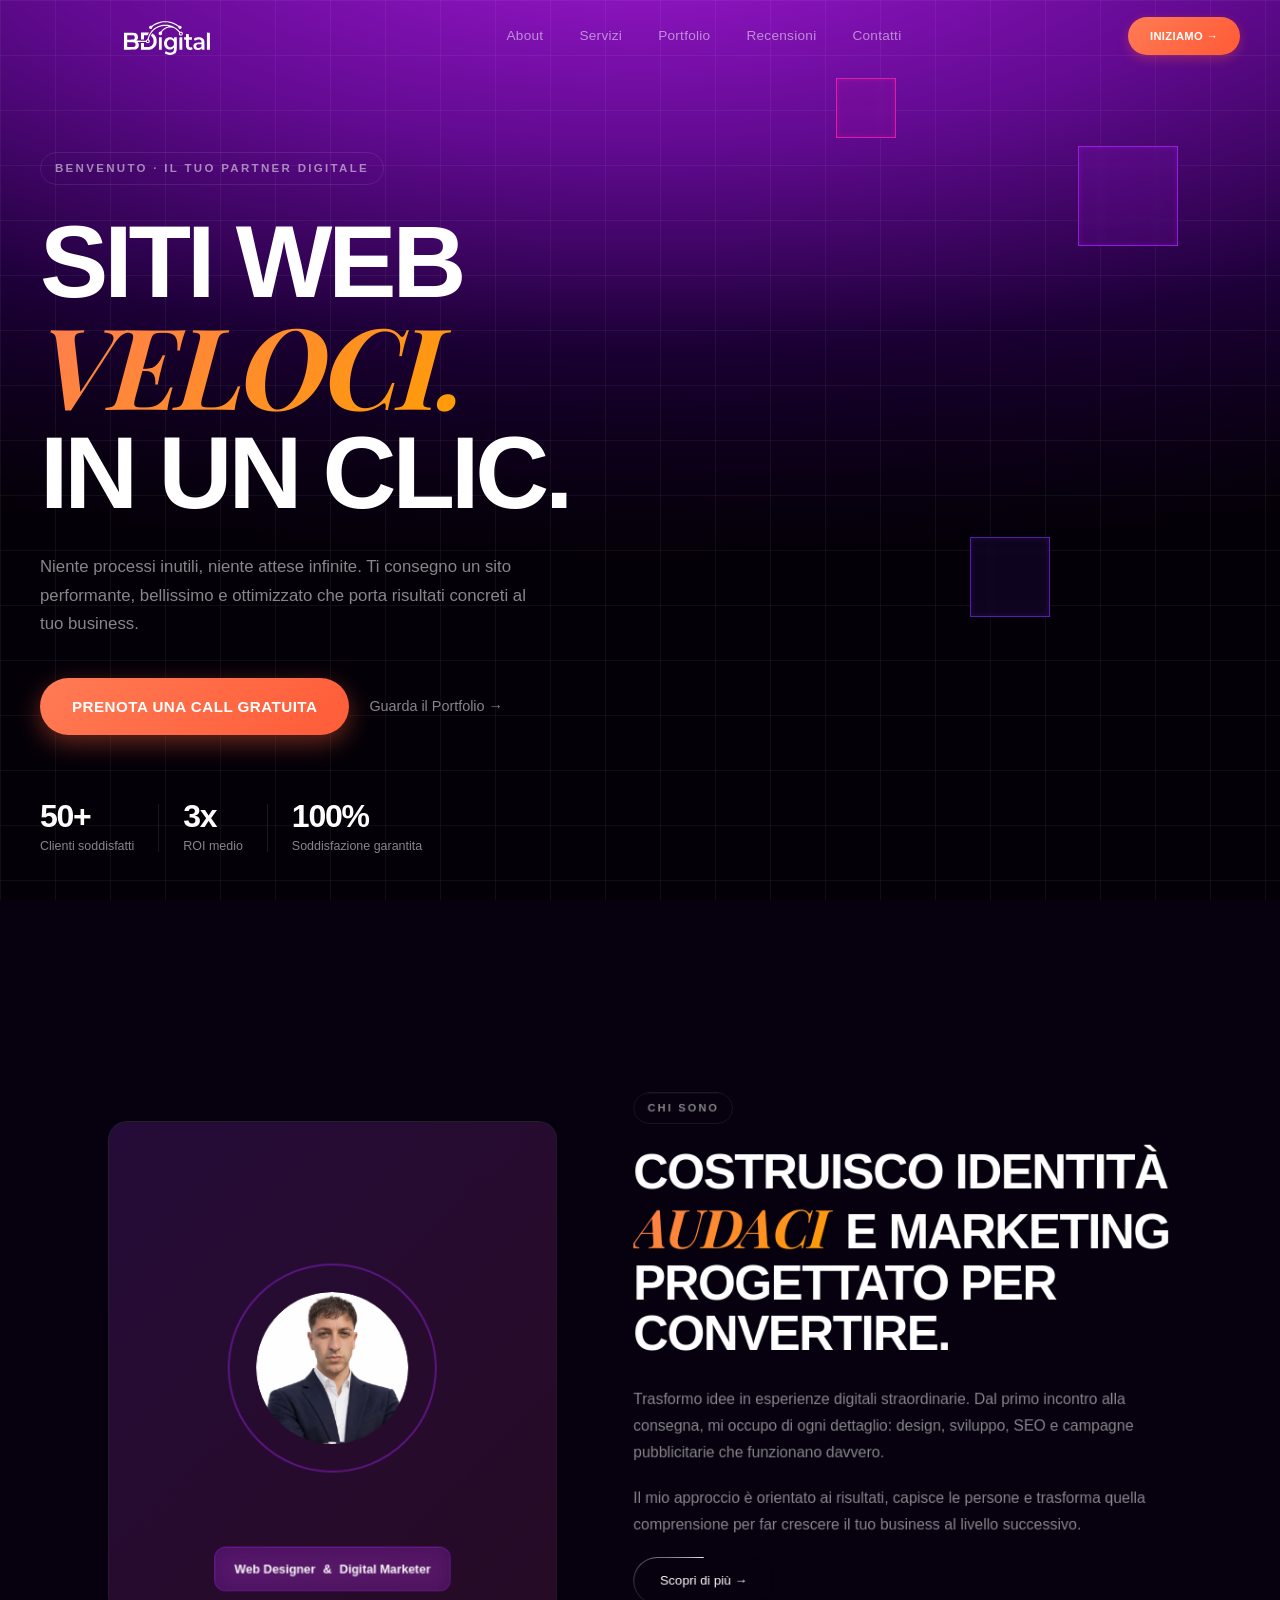
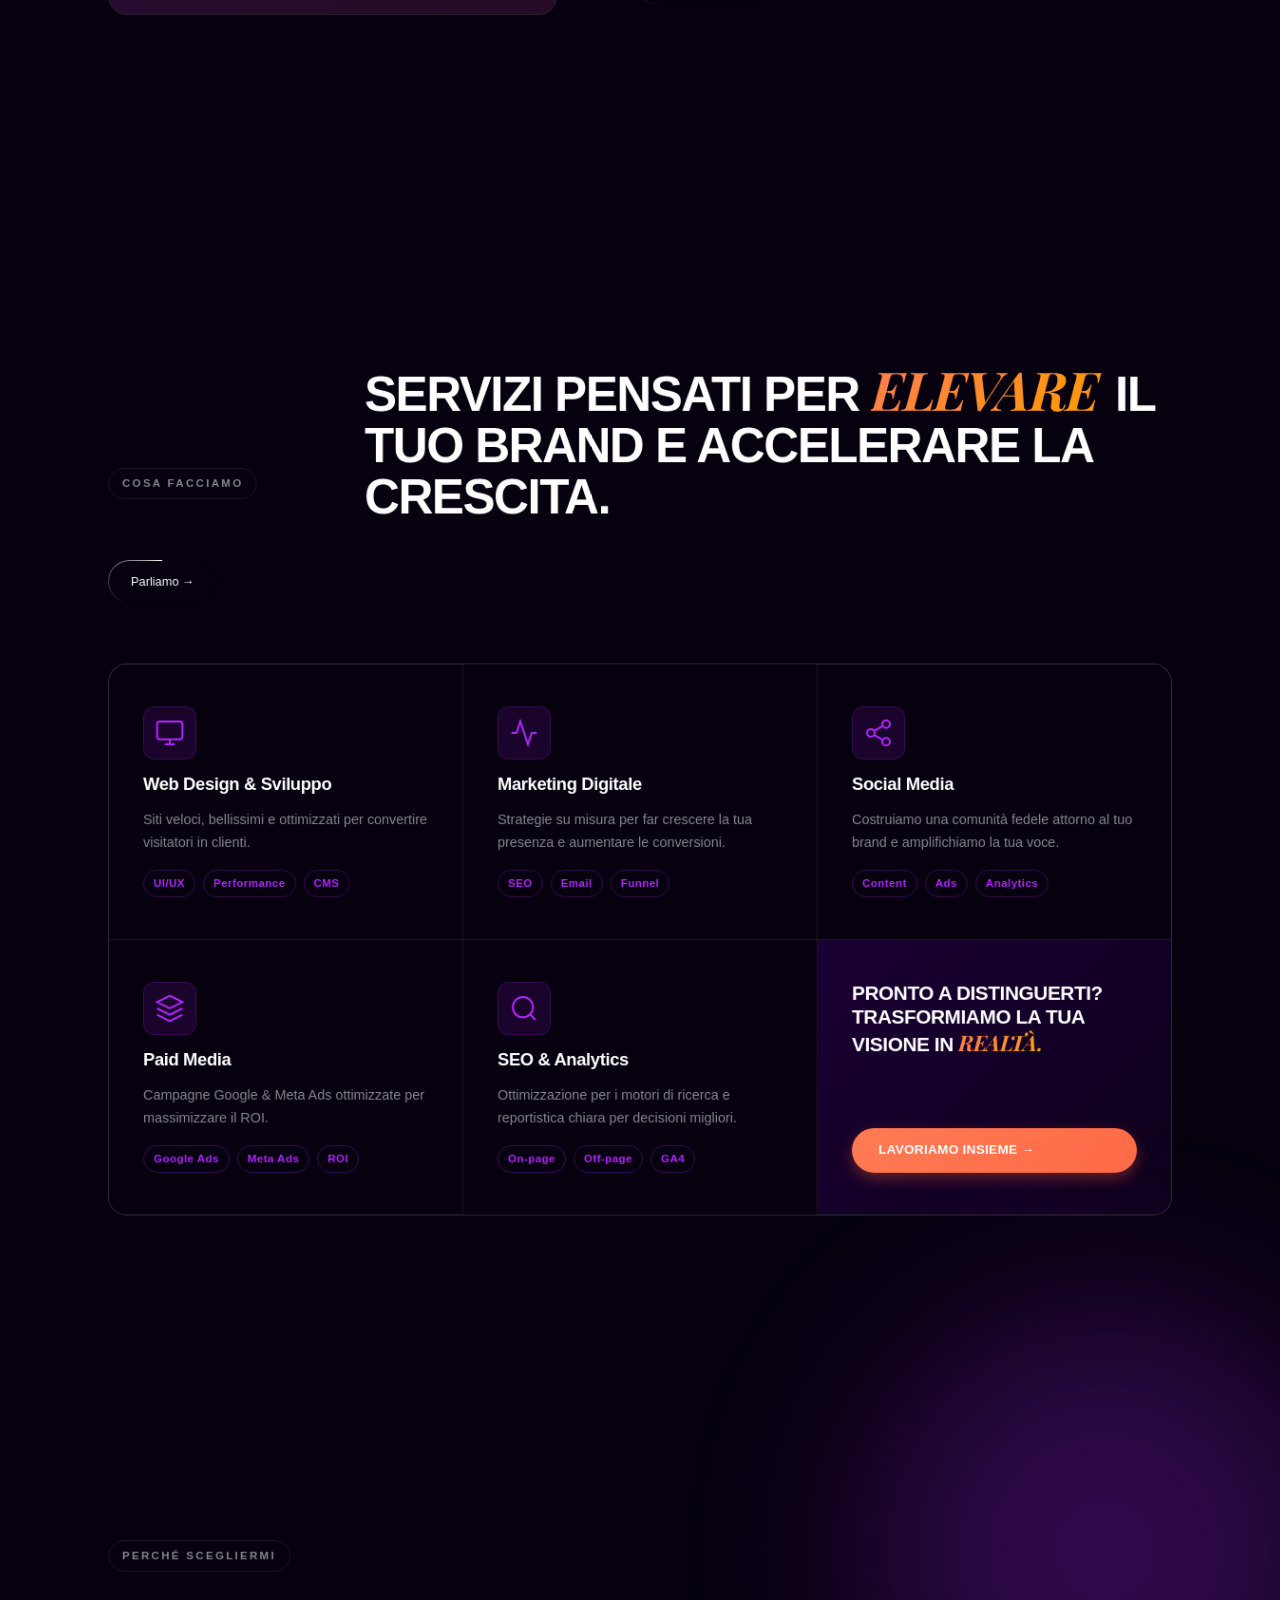
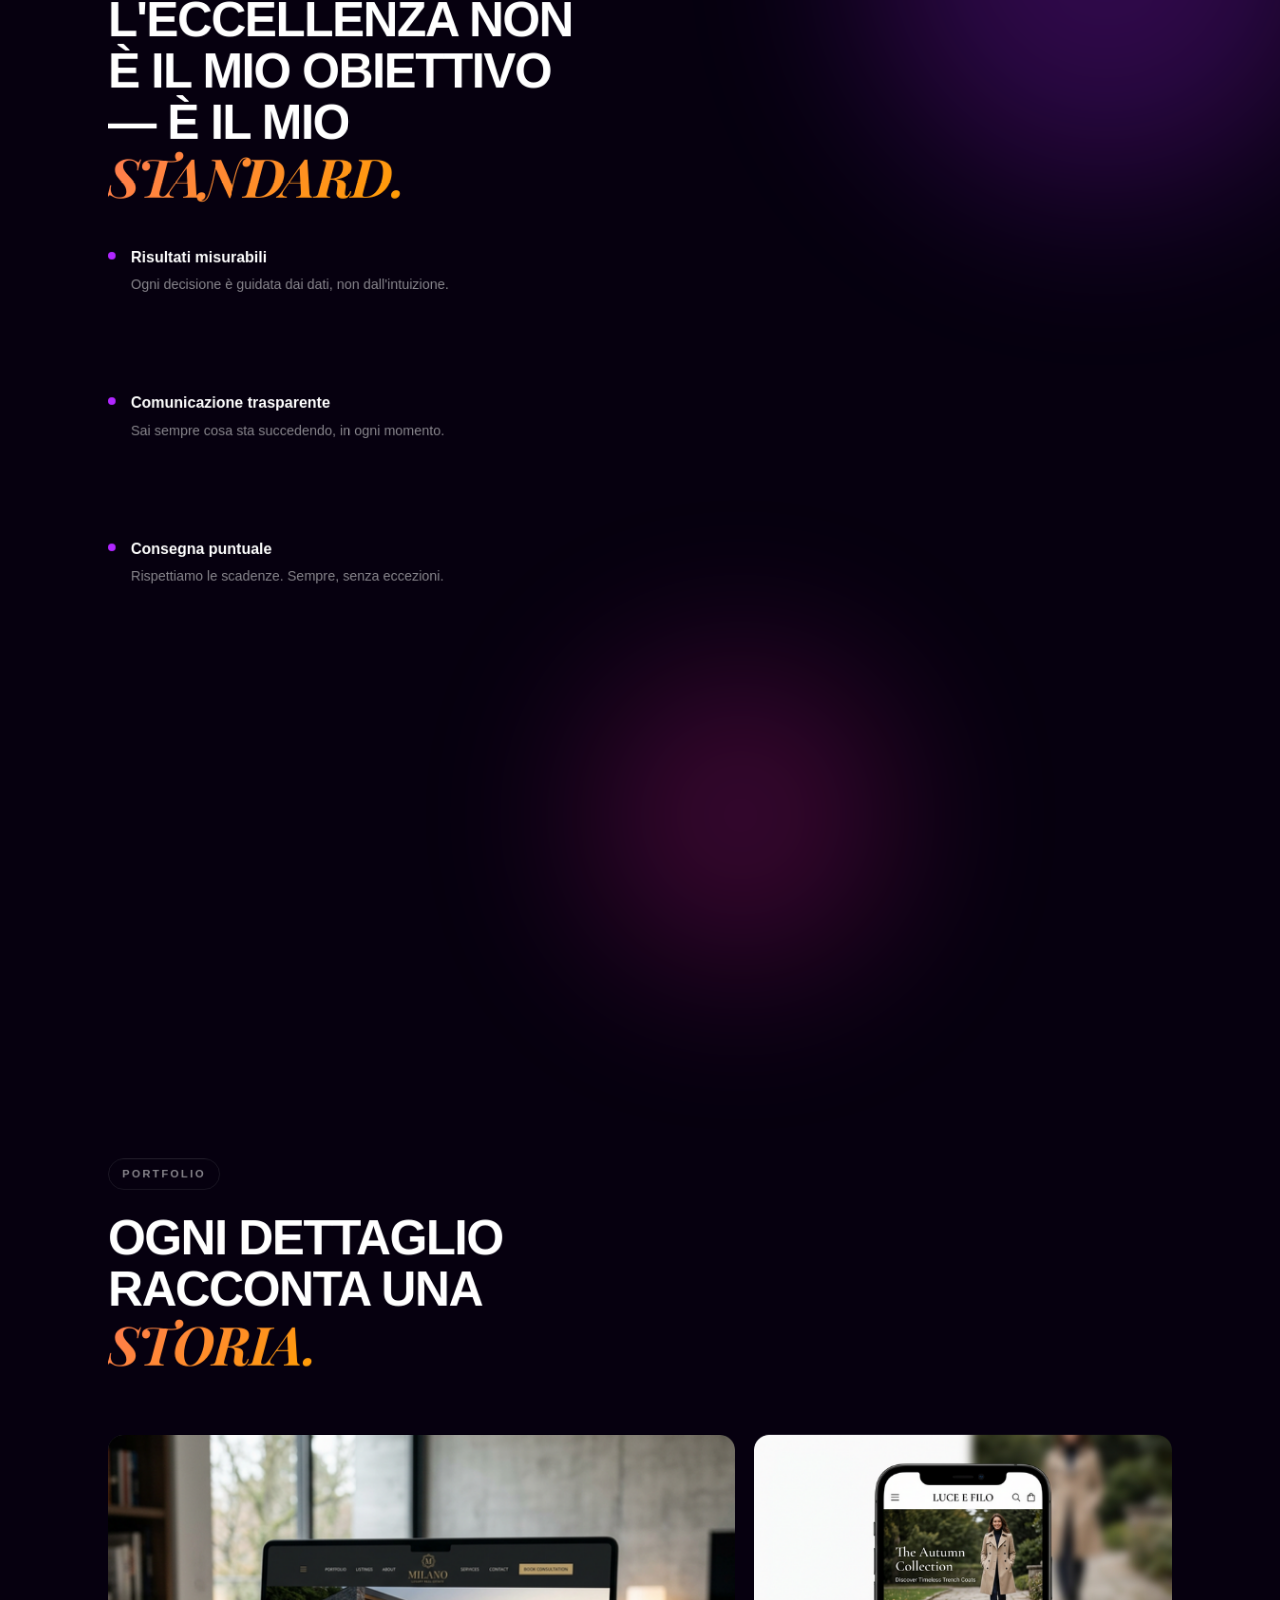
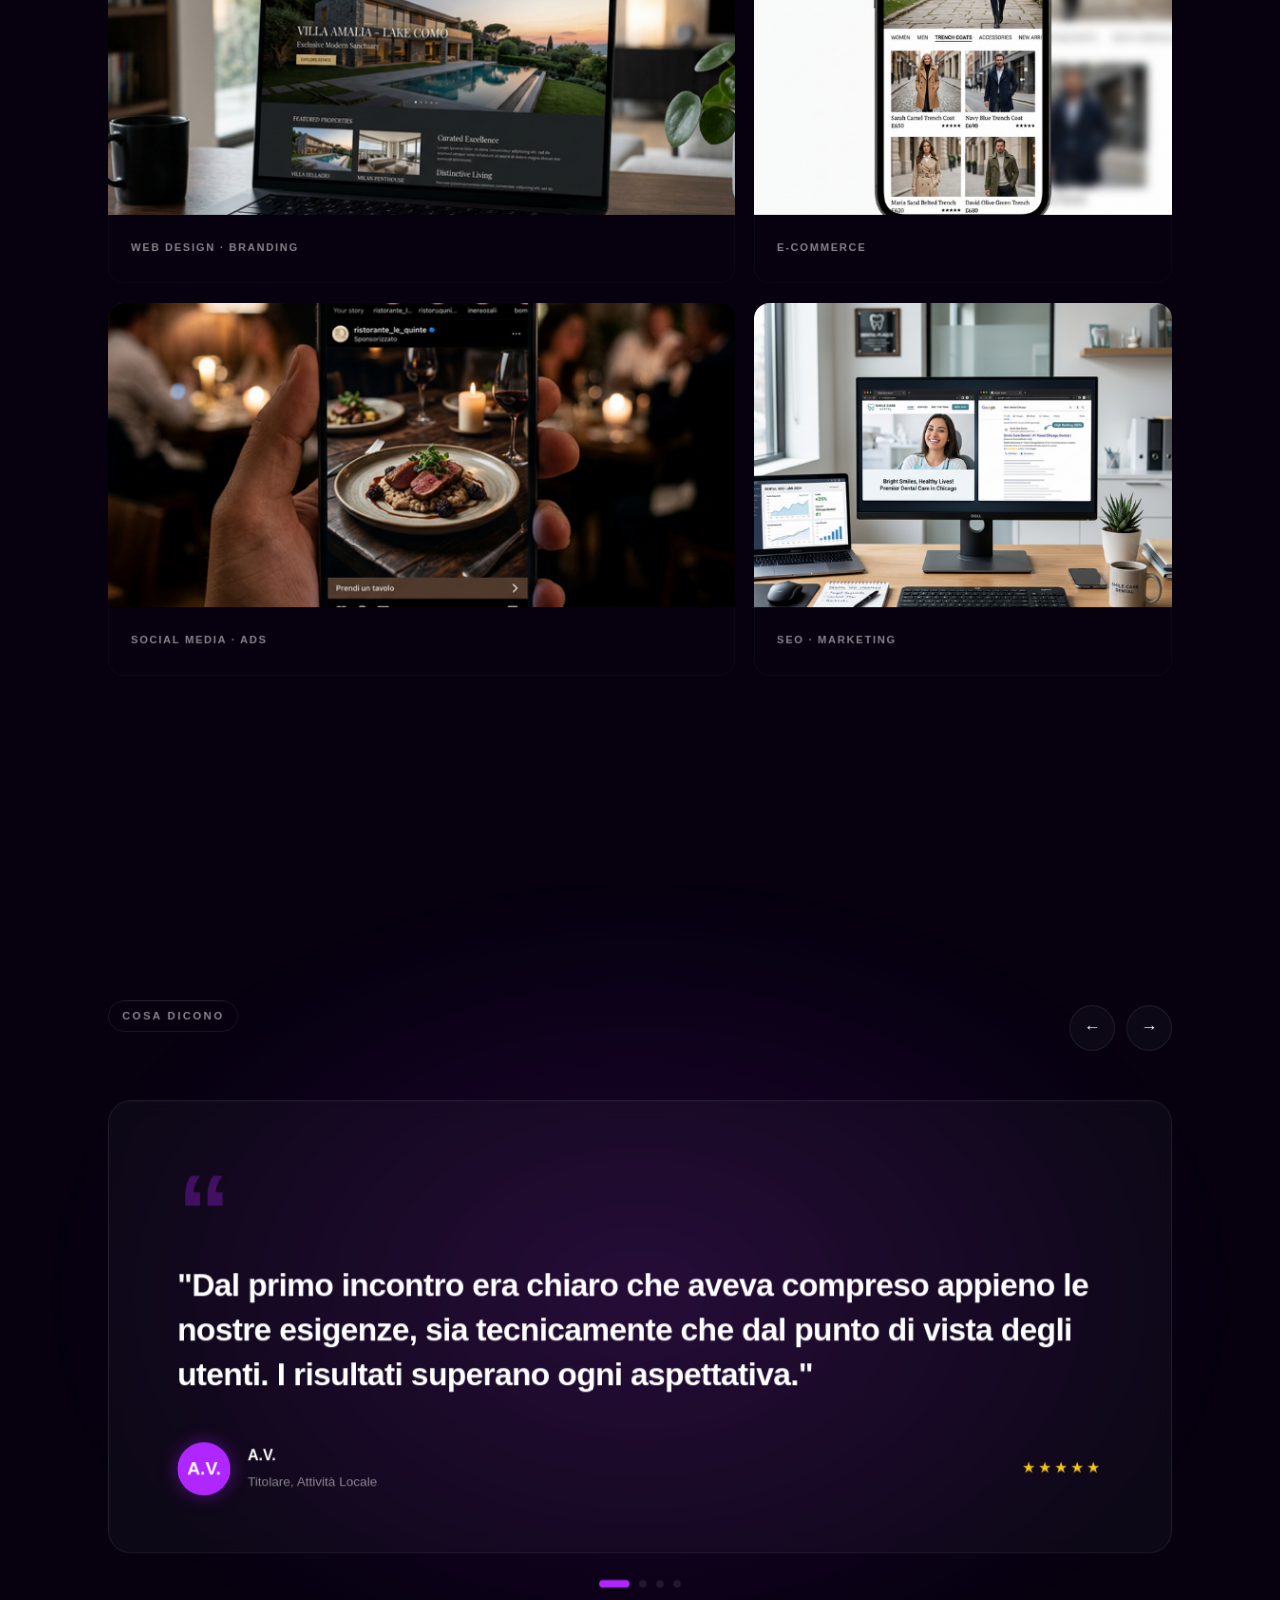
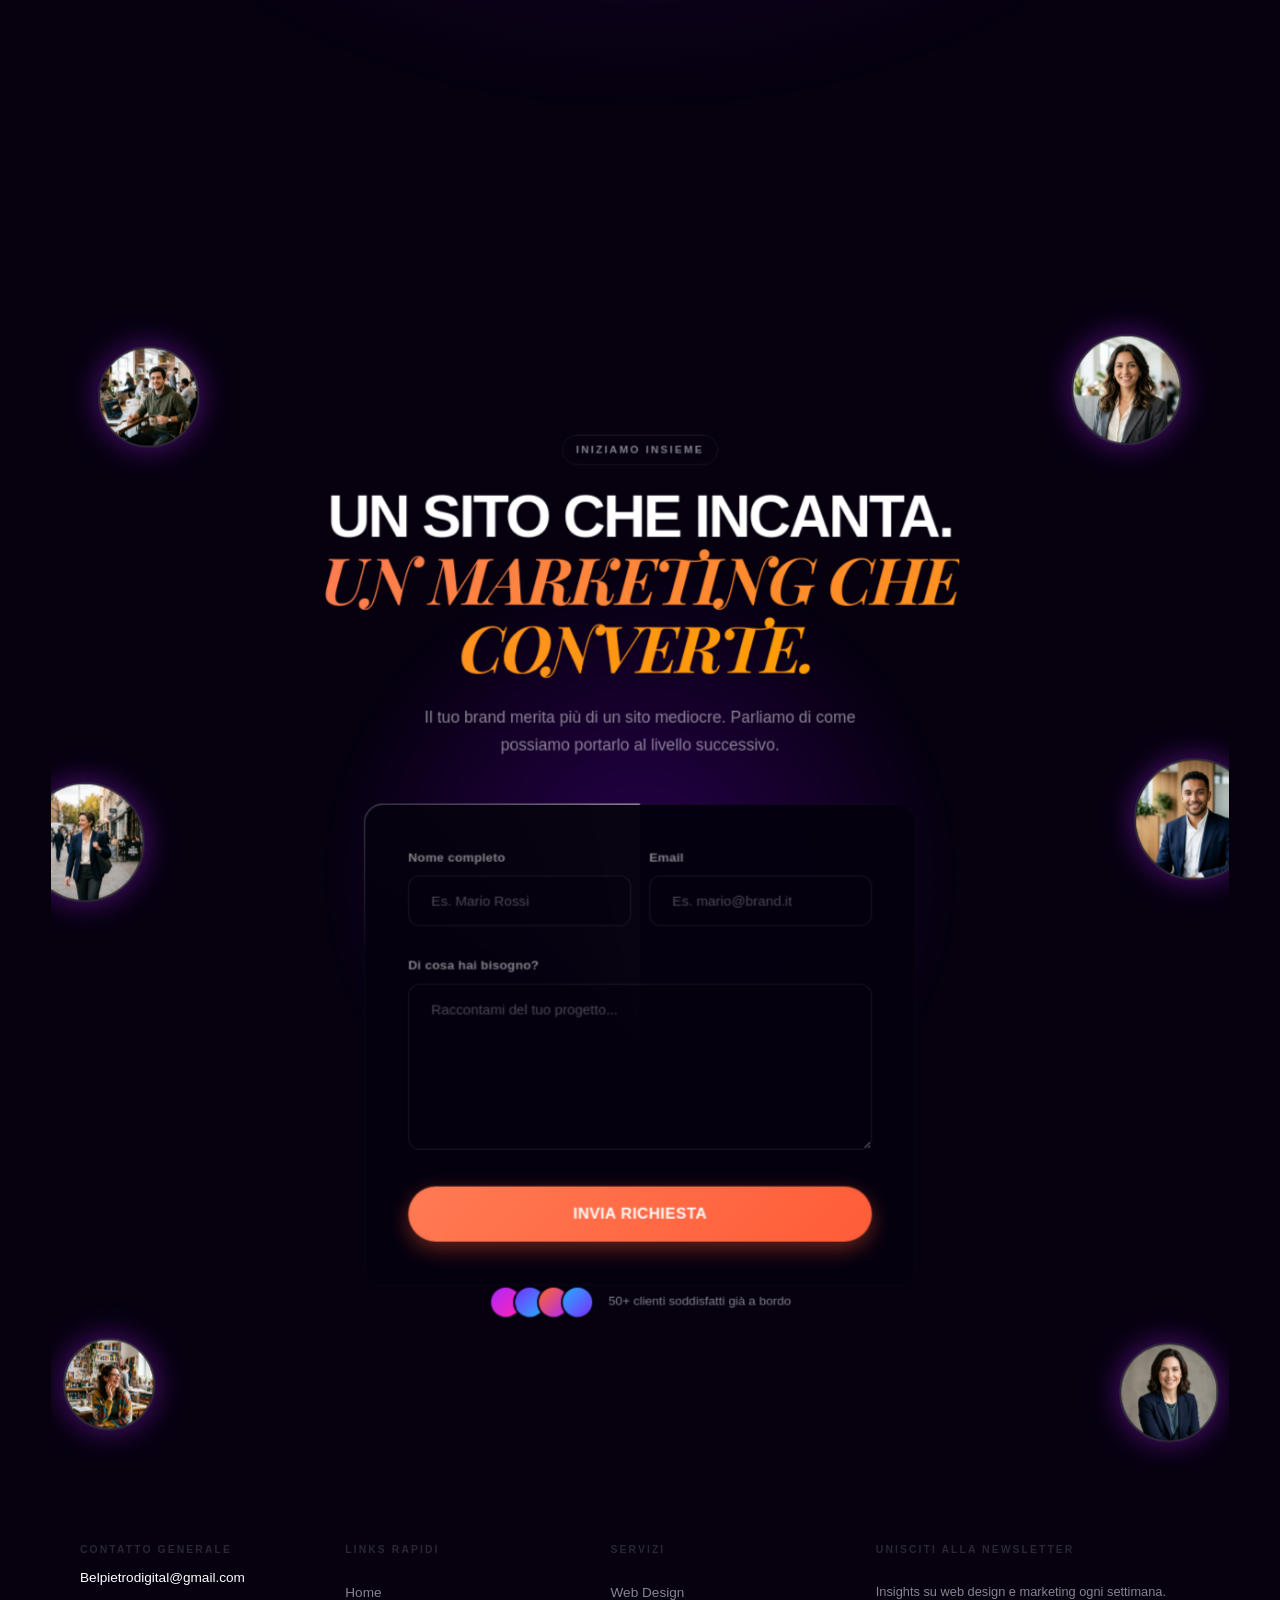
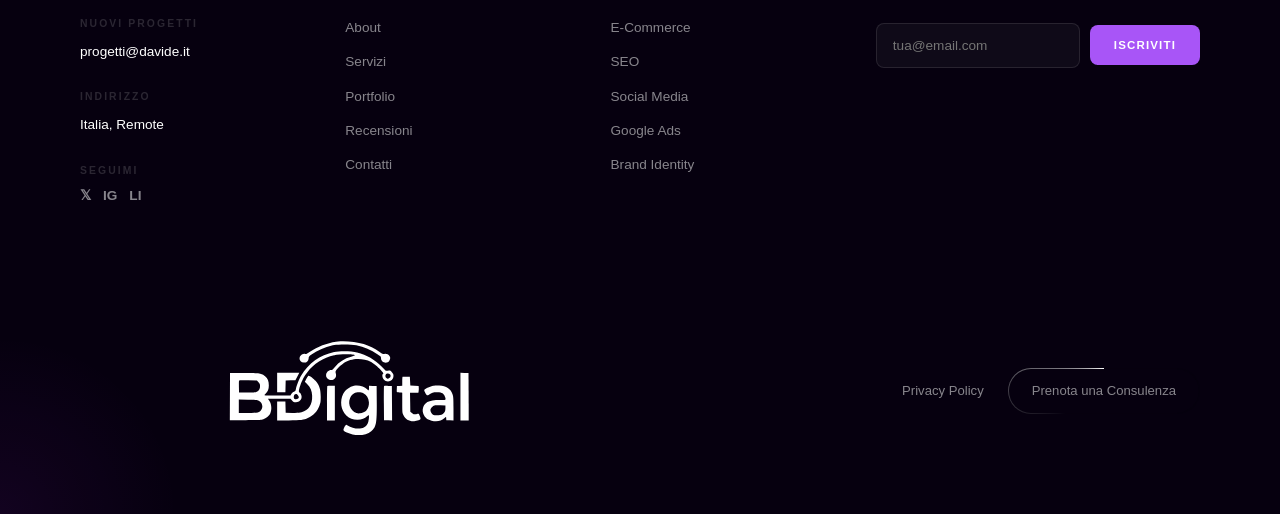
==== index.html @ a038f0a9 "Privacy: Anonymize testimonials with letter-avatars and initials" ====
<!DOCTYPE html>
<html lang="it">

<head>
    <meta charset="UTF-8" />
    <meta name="viewport" content="width=device-width, initial-scale=1.0" />
    <title>BDigital · Web Design & Digital Marketing</title>
    <meta name="description"
        content="Creo siti web veloci, bellissimi e campagne di marketing digitale che fanno crescere il tuo brand. Risultati concreti, non promesse." />

    <link rel="stylesheet" href="style.css" />
    <link href="https://fonts.googleapis.com/css2?family=Playfair+Display:ital,wght@1,700&display=swap"
        rel="stylesheet">
</head>

<body>

    <!-- ══════════════ GLOBAL BACKGROUND ══════════════ -->
    <div class="global-bg" aria-hidden="true">
        <div class="global-glow"></div>
        <div class="global-vignette"></div>
        <div class="global-grid"></div>
    </div>

    <!-- ═══════════════════════════════ NAVBAR ═══════════════════════════════ -->
    <nav class="navbar" id="navbar">
        <div class="nav-brand">
            <svg class="brand-logo" version="1.0" xmlns="http://www.w3.org/2000/svg" width="160" height="40"
                viewBox="0 0 691 361" preserveAspectRatio="xMidYMid meet">
                <g transform="translate(0.000000,361.000000) scale(0.100000,-0.100000)" fill="white" stroke="none">
                    <path
                        d="M3627 2690 c-207 -24 -429 -105 -606 -223 -70 -47 -87 -55 -103 -46 -31 17 -93 -15 -113 -57 -29 -61 9 -121 82 -131 56 -7 101 31 105 90 3 38 8 45 63 84 118 83 278 152 460 199 101 26 397 26 510 0 171 -39 315 -100 465 -196 65 -41 70 -46 70 -83 0 -94 131 -132 180 -53 24 40 26 74 4 104 -22 32 -79 54 -109 42 -21 -8 -36 -2 -97 39 -113 76 -243 140 -353 175 -154 49 -401 73 -558 56z" />
                    <path
                        d="M3545 2460 c-310 -67 -555 -243 -717 -515 -40 -67 -102 -228 -113 -291 -5 -34 -11 -42 -40 -53 -20 -7 -43 -26 -55 -46 l-22 -35 -277 0 c-153 0 -281 3 -284 7 -4 3 6 18 22 32 50 46 71 97 71 178 0 90 -23 147 -81 197 -77 65 -113 71 -457 71 l-303 0 -2 -510 -2 -510 345 0 c338 1 346 1 393 23 58 28 113 75 133 113 43 84 36 213 -16 287 l-30 42 245 0 245 0 33 -37 c30 -32 40 -37 83 -37 75 -1 124 44 124 115 0 36 -23 84 -45 92 -23 9 -18 56 16 154 43 121 78 187 150 283 140 186 349 319 583 371 124 27 434 27 451 -1 3 -4 -34 -17 -81 -29 -146 -37 -264 -112 -357 -227 -35 -45 -57 -64 -73 -64 -62 0 -114 -53 -114 -116 0 -73 97 -125 162 -87 55 32 67 78 43 158 -11 36 122 167 225 224 14 7 56 24 94 37 127 44 327 28 441 -35 29 -15 41 -24 116 -81 52 -40 159 -151 159 -166 0 -7 -4 -16 -10 -19 -21 -13 -11 -82 16 -114 76 -91 214 -41 214 77 0 32 -7 48 -35 77 -32 34 -38 37 -83 33 l-49 -3 -91 93 c-150 151 -317 246 -532 303 -115 31 -375 35 -495 9z m1213 -488 c18 -24 11 -52 -19 -75 -21 -15 -31 -17 -48 -8 -30 17 -43 45 -32 75 15 38 71 43 99 8z m-2852 -164 c28 -31 34 -45 34 -82 0 -60 -16 -92 -59 -119 -34 -21 -47 -22 -216 -22 l-180 0 -3 119 c-1 66 0 126 3 134 4 11 40 13 196 10 l191 -3 34 -37z m853 -284 c25 -32 26 -47 5 -68 -21 -21 -80 -21 -88 0 -17 45 5 94 44 94 10 0 28 -12 39 -26z m-848 -116 c74 -33 102 -131 56 -199 -41 -62 -68 -68 -289 -69 l-198 0 0 146 0 146 198 -4 c153 -3 205 -7 233 -20z" />
                    <path d="M2310 1800 l0 -210 90 0 89 0 3 128 3 127 105 3 105 3 43 79 42 80 -240 0 -240 0 0 -210z" />
                    <path d="M6280 1495 l0 -515 90 0 90 0 -2 513 -3 512 -87 3 -88 3 0 -516z" />
                    <path
                        d="M2964 1918 c-9 -17 -25 -47 -36 -66 l-19 -35 49 -46 c74 -70 106 -144 110 -258 8 -190 -71 -311 -230 -358 -42 -12 -90 -15 -199 -13 l-144 3 -3 123 -3 122 -89 0 -90 0 0 -205 0 -205 250 0 c270 0 322 6 415 50 125 60 204 143 251 266 24 61 27 84 28 189 0 167 -23 243 -112 353 -34 43 -126 112 -149 112 -7 0 -20 -14 -29 -32z" />
                    <path
                        d="M5027 1924 c-4 -4 -7 -49 -7 -100 l0 -93 -57 -3 -58 -3 -3 -67 c-3 -65 -2 -68 20 -69 13 -1 30 -2 38 -3 8 -2 25 -3 38 -4 l22 -2 0 -217 c0 -208 1 -220 24 -268 42 -89 115 -135 215 -135 51 0 141 26 153 44 9 13 4 35 -19 89 -12 28 -21 36 -32 31 -9 -3 -34 -8 -57 -11 -35 -5 -46 -1 -75 25 l-34 30 -3 206 -4 206 91 0 90 0 6 33 c4 18 5 51 3 72 l-3 40 -90 5 -90 5 -5 95 -5 95 -75 3 c-42 1 -79 0 -83 -4z" />
                    <path
                        d="M3975 1731 c-89 -16 -193 -94 -233 -175 -80 -159 -52 -359 66 -467 72 -67 141 -93 242 -93 96 0 156 21 208 74 16 16 32 26 36 23 11 -11 6 -89 -9 -140 -19 -63 -46 -98 -98 -126 -84 -44 -255 -22 -350 45 -29 21 -30 21 -44 2 -8 -10 -23 -36 -34 -56 -25 -49 -15 -66 61 -101 177 -84 412 -71 528 29 109 93 123 167 120 629 l-3 350 -82 3 -83 3 0 -51 c0 -27 -4 -50 -8 -50 -5 0 -19 12 -33 26 -57 61 -181 94 -284 75z m203 -160 c72 -37 112 -102 120 -196 5 -65 -17 -136 -56 -178 -25 -29 -86 -57 -137 -64 -158 -21 -284 171 -215 331 23 54 42 76 90 105 47 28 145 29 198 2z" />
                    <path
                        d="M5691 1729 c-55 -9 -172 -61 -191 -84 -8 -10 -4 -27 17 -65 15 -29 33 -54 39 -57 6 -2 28 7 49 21 55 38 102 49 186 45 91 -5 129 -28 154 -94 28 -71 23 -75 -106 -75 -255 0 -351 -53 -376 -206 -9 -55 24 -139 73 -184 34 -31 56 -41 119 -55 114 -26 210 -8 275 51 l39 35 3 -38 3 -38 78 -3 77 -3 0 254 c0 230 -2 259 -21 315 -39 115 -134 177 -287 186 -42 3 -101 1 -131 -5z m264 -484 c0 -64 -14 -92 -64 -131 -37 -27 -168 -33 -205 -9 -32 21 -56 64 -56 99 0 33 54 94 88 99 15 2 74 4 132 3 l105 -1 0 -60z" />
                    <path
                        d="M3397 1723 c-4 -3 -7 -172 -7 -375 l0 -368 85 0 85 0 0 375 0 375 -78 0 c-43 0 -82 -3 -85 -7z" />
                    <path
                        d="M4625 1718 c-3 -7 -4 -175 -3 -373 l3 -360 88 -3 87 -3 -2 373 -3 373 -83 3 c-60 2 -84 -1 -87 -10z" />
                </g>
            </svg>
        </div>
        <div class="nav-links" id="navLinks">
            <a href="#about">About</a>
            <a href="#services">Servizi</a>
            <a href="#works">Portfolio</a>
            <a href="#testimonials">Recensioni</a>
            <a href="#contact">Contatti</a>
        </div>
        <div class="nav-right">
            <a href="#contact" class="nav-cta" id="navCta">Iniziamo →</a>
            <button class="menu-toggle" id="menuToggle" aria-label="Menu">
                <span></span><span></span><span></span>
            </button>
        </div>
    </nav>

    <!-- Mobile Menu -->
    <div class="mobile-menu" id="mobileMenu">
        <div class="mobile-menu-inner">
            <a href="#about" class="mobile-link">About</a>
            <a href="#services" class="mobile-link">Servizi</a>
            <a href="#works" class="mobile-link">Portfolio</a>
            <a href="#testimonials" class="mobile-link">Recensioni</a>
            <a href="#contact" class="mobile-link">Contatti</a>
            <a href="#contact" class="mobile-link mobile-menu-cta">Iniziamo →</a>
        </div>
    </div>

    <!-- ═══════════════════════════════ HERO ═══════════════════════════════ -->
    <section class="hero" id="hero">
        <div class="hero-bg-shapes">
            <div class="cube cube-1">
                <div class="cube-face cube-front"></div>
                <div class="cube-face cube-back"></div>
                <div class="cube-face cube-left"></div>
                <div class="cube-face cube-right"></div>
                <div class="cube-face cube-top"></div>
                <div class="cube-face cube-bottom"></div>
            </div>
            <div class="cube cube-2">
                <div class="cube-face cube-front"></div>
                <div class="cube-face cube-back"></div>
                <div class="cube-face cube-left"></div>
                <div class="cube-face cube-right"></div>
                <div class="cube-face cube-top"></div>
                <div class="cube-face cube-bottom"></div>
            </div>
            <div class="cube cube-3">
                <div class="cube-face cube-front"></div>
                <div class="cube-face cube-back"></div>
                <div class="cube-face cube-left"></div>
                <div class="cube-face cube-right"></div>
                <div class="cube-face cube-top"></div>
                <div class="cube-face cube-bottom"></div>
            </div>
        </div>

        <div class="hero-content">
            <div class="hero-tag reveal-up">BENVENUTO · IL TUO PARTNER DIGITALE</div>
            <h1 class="hero-title reveal-up">
                SITI WEB<br />
                <span class="serif-highlight highlight">VELOCI.</span><br />
                IN UN CLIC.
            </h1>
            <p class="hero-desc reveal-up">
                Niente processi inutili, niente attese infinite. Ti consegno un sito performante,
                bellissimo e ottimizzato che porta risultati concreti al tuo business.
            </p>
            <div class="hero-actions reveal-up">
                <a href="#contact" class="btn-primary" id="heroCtaBtn">Prenota una Call Gratuita</a>
                <a href="#works" class="btn-ghost" id="heroWorkBtn">Guarda il Portfolio →</a>
            </div>
            <div class="hero-stats reveal-up">
                <div class="stat">
                    <span class="stat-num">5+</span>
                    <span class="stat-label">Clienti soddisfatti</span>
                </div>
                <div class="stat-divider"></div>
                <div class="stat">
                    <span class="stat-num">3x</span>
                    <span class="stat-label">ROI medio</span>
                </div>
                <div class="stat-divider"></div>
                <div class="stat">
                    <span class="stat-num">100%</span>
                    <span class="stat-label">Soddisfazione garantita</span>
                </div>
            </div>
        </div>
    </section>

    <!-- ═══════════════════════════════ ABOUT ═══════════════════════════════ -->
    <section class="about section-blur" id="about">
        <div class="container">
            <div class="about-grid">
                <div class="about-image-wrap reveal-left">
                    <div class="about-img-card">
                        <div class="about-img-overlay"></div>
                        <div class="about-img-placeholder">
                            <div class="avatar-ring"></div>
                            <div class="avatar-inner">
                                <img src="assets/images/IMG_1176.PNG" alt="Davide"
                                    style="width: 100%; height: 100%; object-fit: cover; border-radius: 50%;" />
                            </div>
                        </div>
                        <div class="about-img-badge">
                            <span>Web Designer</span>
                            <span>&amp;</span>
                            <span>Digital Marketer</span>
                        </div>
                    </div>
                </div>
                <div class="about-text reveal-right">
                    <div class="section-tag">CHI SONO</div>
                    <h2 class="section-title">COSTRUISCO IDENTITÀ <span class="serif-highlight highlight">AUDACI</span>
                        E
                        MARKETING PROGETTATO PER CONVERTIRE.</h2>
                    <p class="about-body">
                        Trasformo idee in esperienze digitali straordinarie. Dal primo incontro alla consegna, mi occupo
                        di ogni dettaglio: design, sviluppo, SEO e campagne pubblicitarie che funzionano davvero.
                    </p>
                    <p class="about-body">
                        Il mio approccio è orientato ai risultati, capisce le persone e trasforma quella comprensione
                        per far
                        crescere il tuo business al livello successivo.
                    </p>
                    <a href="#about" class="btn-outline" id="aboutViewBtn">Scopri di più →</a>

                </div>
            </div>
        </div>
    </section>

    <!-- ═══════════════════════════════ SERVICES ═══════════════════════════════ -->
    <section class="services section-blur" id="services">
        <div class="container">
            <div class="services-header reveal-up">
                <div class="section-tag">COSA FACCIAMO</div>
                <h2 class="section-title">SERVIZI PENSATI PER <span class="serif-highlight highlight">ELEVARE</span> IL
                    TUO BRAND E
                    ACCELERARE LA CRESCITA.</h2>
                <a href="#contact" class="btn-outline-small" id="servicesTalkBtn">Parliamo →</a>
            </div>

            <div class="services-grid">
                <div class="service-card reveal-up" id="serviceCard1">
                    <div class="service-icon">
                        <svg width="32" height="32" viewBox="0 0 24 24" fill="none" stroke="currentColor"
                            stroke-width="1.5">
                            <rect x="2" y="3" width="20" height="14" rx="2" />
                            <path d="M8 21h8M12 17v4" />
                        </svg>
                    </div>
                    <h3 class="service-name">Web Design &amp; Sviluppo</h3>
                    <p class="service-desc">Siti veloci, bellissimi e ottimizzati per convertire visitatori in clienti.
                    </p>
                    <div class="service-tags">
                        <span>UI/UX</span><span>Performance</span><span>CMS</span>
                    </div>
                </div>

                <div class="service-card reveal-up" id="serviceCard2">
                    <div class="service-icon">
                        <svg width="32" height="32" viewBox="0 0 24 24" fill="none" stroke="currentColor"
                            stroke-width="1.5">
                            <path d="M22 12h-4l-3 9L9 3l-3 9H2" />
                        </svg>
                    </div>
                    <h3 class="service-name">Marketing Digitale</h3>
                    <p class="service-desc">Strategie su misura per far crescere la tua presenza e aumentare le
                        conversioni.</p>
                    <div class="service-tags">
                        <span>SEO</span><span>Email</span><span>Funnel</span>
                    </div>
                </div>

                <div class="service-card reveal-up" id="serviceCard3">
                    <div class="service-icon">
                        <svg width="32" height="32" viewBox="0 0 24 24" fill="none" stroke="currentColor"
                            stroke-width="1.5">
                            <circle cx="18" cy="5" r="3" />
                            <circle cx="6" cy="12" r="3" />
                            <circle cx="18" cy="19" r="3" />
                            <line x1="8.59" y1="13.51" x2="15.42" y2="17.49" />
                            <line x1="15.41" y1="6.51" x2="8.59" y2="10.49" />
                        </svg>
                    </div>
                    <h3 class="service-name">Social Media</h3>
                    <p class="service-desc">Costruiamo una comunità fedele attorno al tuo brand e amplifichiamo la tua
                        voce.</p>
                    <div class="service-tags">
                        <span>Content</span><span>Ads</span><span>Analytics</span>
                    </div>
                </div>

                <div class="service-card reveal-up" id="serviceCard4">
                    <div class="service-icon">
                        <svg width="32" height="32" viewBox="0 0 24 24" fill="none" stroke="currentColor"
                            stroke-width="1.5">
                            <path d="M12 2L2 7l10 5 10-5-10-5z" />
                            <path d="M2 17l10 5 10-5" />
                            <path d="M2 12l10 5 10-5" />
                        </svg>
                    </div>
                    <h3 class="service-name">Paid Media</h3>
                    <p class="service-desc">Campagne Google &amp; Meta Ads ottimizzate per massimizzare il ROI.</p>
                    <div class="service-tags">
                        <span>Google Ads</span><span>Meta Ads</span><span>ROI</span>
                    </div>
                </div>

                <div class="service-card reveal-up" id="serviceCard5">
                    <div class="service-icon">
                        <svg width="32" height="32" viewBox="0 0 24 24" fill="none" stroke="currentColor"
                            stroke-width="1.5">
                            <circle cx="11" cy="11" r="8" />
                            <path d="m21 21-4.35-4.35" />
                        </svg>
                    </div>
                    <h3 class="service-name">SEO &amp; Analytics</h3>
                    <p class="service-desc">Ottimizzazione per i motori di ricerca e reportistica chiara per decisioni
                        migliori.</p>
                    <div class="service-tags">
                        <span>On-page</span><span>Off-page</span><span>GA4</span>
                    </div>
                </div>

                <div class="service-card service-card-cta reveal-up" id="serviceCard6">
                    <h3 class="service-cta-title">PRONTO A DISTINGUERTI? TRASFORMIAMO LA TUA VISIONE IN <span
                            class="serif-highlight highlight">REALTÀ.</span></h3>
                    <a href="#contact" class="btn-primary-sm" id="serviceContactBtn">Lavoriamo insieme →</a>
                </div>
            </div>
        </div>
    </section>

    <!-- ═══════════════════════════════ EXCELLENCE ═══════════════════════════════ -->
    <section class="excellence section-blur" id="excellence">
        <div class="excellence-bg">
            <div class="exc-glow exc-glow-1"></div>
            <div class="exc-glow exc-glow-2"></div>
        </div>
        <div class="container">
            <div class="excellence-inner">
                <div class="excellence-text reveal-left">
                    <div class="section-tag">PERCHÉ SCEGLIERMI</div>
                    <h2 class="section-title">L'ECCELLENZA NON È IL MIO OBIETTIVO — È IL MIO <span
                            class="serif-highlight highlight">STANDARD.</span></h2>
                    <div class="excellence-features">
                        <div class="exc-feature">
                            <div class="exc-dot"></div>
                            <div>
                                <strong>Risultati misurabili</strong>
                                <p>Ogni decisione è guidata dai dati, non dall'intuizione.</p>
                            </div>
                        </div>
                        <div class="exc-feature">
                            <div class="exc-dot"></div>
                            <div>
                                <strong>Comunicazione trasparente</strong>
                                <p>Sai sempre cosa sta succedendo, in ogni momento.</p>
                            </div>
                        </div>
                        <div class="exc-feature">
                            <div class="exc-dot"></div>
                            <div>
                                <strong>Consegna puntuale</strong>
                                <p>Rispettiamo le scadenze. Sempre, senza eccezioni.</p>
                            </div>
                        </div>
                    </div>
                </div>
            </div>
        </div>
        </div>
    </section>

    <!-- ═══════════════════════════════ PORTFOLIO ═══════════════════════════════ -->
    <section class="works section-blur" id="works">
        <div class="container">
            <div class="works-header reveal-up">
                <div class="section-tag">PORTFOLIO</div>
                <h2 class="section-title">OGNI DETTAGLIO RACCONTA UNA<br /><span
                        class="serif-highlight highlight">STORIA.</span></h2>
            </div>
            <div class="works-grid">
                <div class="work-item work-item-large reveal-up" id="work1">
                    <div class="work-img"
                        style="background-image: url('assets/images/real_estate_mockup.png'); background-size: cover; background-position: center 25%;">
                        <div class="work-img-inner">
                        </div>
                    </div>
                    <div class="work-info">
                        <span class="work-type">WEB DESIGN · BRANDING</span>
                        <h4 class="work-title"></h4>
                    </div>
                </div>
                <div class="work-item reveal-up" id="work2">
                    <div class="work-img"
                        style="background-image: url('assets/images/ecommerce_mockup.png'); background-size: cover; background-position: center 15%;">
                        <div class="work-img-inner">
                        </div>
                    </div>
                    <div class="work-info">
                        <span class="work-type">E-COMMERCE</span>
                        <h4 class="work-title"></h4>
                    </div>
                </div>
                <div class="work-item reveal-up" id="work3">
                    <div class="work-img"
                        style="background-image: url('assets/images/restaurant_ads_mockup.png'); background-size: cover; background-position: center;">
                        <div class="work-img-inner">
                        </div>
                    </div>
                    <div class="work-info">
                        <span class="work-type">SOCIAL MEDIA · ADS</span>
                        <h4 class="work-title"></h4>
                    </div>
                </div>
                <div class="work-item reveal-up" id="work4">
                    <div class="work-img"
                        style="background-image: url('assets/images/dentist_seo_mockup.png'); background-size: cover; background-position: center;">
                        <div class="work-img-inner">
                        </div>
                    </div>
                    <div class="work-info">
                        <span class="work-type">SEO · MARKETING</span>
                        <h4 class="work-title"></h4>
                    </div>
                </div>
            </div>
        </div>
    </section>

    <!-- ═══════════════════════════════ TESTIMONIALS SLIDER ═══════════════════════════════ -->
    <section class="testimonials section-blur" id="testimonials">
        <div class="testi-slider-bg" id="testiSliderBg"></div>
        <div class="container">
            <div class="testi-header reveal-up">
                <div class="section-tag">COSA DICONO</div>
                <div class="testi-nav">
                    <button class="testi-btn" id="testiPrev" aria-label="precedente">←</button>
                    <button class="testi-btn" id="testiNext" aria-label="successivo">→</button>
                </div>
            </div>

            <!-- Slider Track -->
            <div class="testi-track-wrap reveal-up">
                <div class="testi-track" id="testiTrack">

                    <!-- Slide 1 -->
                    <div class="testi-slide" data-color="#b026ff" data-color2="#ff26b0">
                        <div class="slide-quote-mark">&ldquo;</div>
                        <blockquote class="slide-quote">"Dal primo incontro era chiaro che aveva compreso appieno le
                            nostre esigenze, sia tecnicamente che dal punto di vista degli utenti. I risultati superano
                            ogni aspettativa."</blockquote>
                        <div class="slide-author">
                            <div class="slide-avatar"><span style="background: #b026ff">A.V.</span></div>
                            <div class="slide-info">
                                <strong>A.V.</strong>
                                <span>Titolare, Attività Locale</span>
                            </div>
                            <div class="slide-stars">★★★★★</div>
                        </div>
                    </div>

                    <!-- Slide 2 -->
                    <div class="testi-slide" data-color="#7b2fff" data-color2="#26b0ff">
                        <div class="slide-quote-mark">&ldquo;</div>
                        <blockquote class="slide-quote">"Il sito ha triplicato le nostre richieste di preventivo in soli
                            due mesi. Comunicazione impeccabile e risultati che vanno oltre ogni aspettativa."
                        </blockquote>
                        <div class="slide-author">
                            <div class="slide-avatar"><span style="background: #7b2fff">M.B.</span></div>
                            <div class="slide-info">
                                <strong>M.B.</strong>
                                <span>Proprietario, Piccola Impresa</span>
                            </div>
                            <div class="slide-stars">★★★★★</div>
                        </div>
                    </div>

                    <!-- Slide 3 -->
                    <div class="testi-slide" data-color="#ff26b0" data-color2="#ff6b26">
                        <div class="slide-quote-mark">&ldquo;</div>
                        <blockquote class="slide-quote">"Professionale, veloce e con un occhio estetico unico. In pochi
                            mesi le vendite online sono cresciute del 180%. Consiglio assolutamente."</blockquote>
                        <div class="slide-author">
                            <div class="slide-avatar"><span style="background: #ff26b0">G.R.</span></div>
                            <div class="slide-info">
                                <strong>G.R.</strong>
                                <span>Responsabile, Store Online</span>
                            </div>
                            <div class="slide-stars">★★★★★</div>
                        </div>
                    </div>

                    <!-- Slide 4 -->
                    <div class="testi-slide" data-color="#26b0ff" data-color2="#7b2fff">
                        <div class="slide-quote-mark">&ldquo;</div>
                        <blockquote class="slide-quote">"Le campagne Google Ads hanno abbassato il costo per
                            acquisizione del 60%. Dati alla mano, è il miglior investimento che abbiamo fatto."
                        </blockquote>
                        <div class="slide-author">
                            <div class="slide-avatar"><span style="background: #26b0ff">L.M.</span></div>
                            <div class="slide-info">
                                <strong>L.M.</strong>
                                <span>CEO, Startup Tech</span>
                            </div>
                            <div class="slide-stars">★★★★★</div>
                        </div>
                    </div>

                </div><!-- /.testi-track -->
            </div><!-- /.testi-track-wrap -->

            <!-- Dots -->
            <div class="testi-dots" id="testiDots">
                <button class="testi-dot active" data-index="0"></button>
                <button class="testi-dot" data-index="1"></button>
                <button class="testi-dot" data-index="2"></button>
                <button class="testi-dot" data-index="3"></button>
            </div>
        </div>
    </section>

    <!-- ═══════════════════════════════ CTA ═══════════════════════════════ -->
    <!-- ═══════════════════════════════ CTA ═══════════════════════════════ -->
    <section class="cta-section section-blur" id="contact">

        <!-- Floating avatar circles with pulse rings -->
        <div class="float-avatars" aria-hidden="true">
            <!-- Top-left -->
            <div class="float-av float-av-1">
                <div class="pulse-ring"></div>
                <div class="pulse-ring delay1"></div>
                <div class="av-circle"><img src="assets/images/avatar_1.png" alt="Alessandro Villa" /></div>
            </div>
            <!-- Mid-left -->
            <div class="float-av float-av-2">
                <div class="pulse-ring"></div>
                <div class="pulse-ring delay1"></div>
                <div class="av-circle"><img src="assets/images/avatar_2.png" alt="Lorenzo Martini" /></div>
            </div>
            <!-- Bottom-left (partial) -->
            <div class="float-av float-av-3">
                <div class="pulse-ring"></div>
                <div class="pulse-ring delay1"></div>
                <div class="av-circle"><img src="assets/images/avatar_3.png" alt="Giulia Romano" /></div>
            </div>
            <!-- Top-right -->
            <div class="float-av float-av-4">
                <div class="pulse-ring"></div>
                <div class="pulse-ring delay1"></div>
                <div class="av-circle"><img src="assets/images/avatar_4.png" alt="Marco Bianchi" /></div>
            </div>
            <!-- Mid-right -->
            <div class="float-av float-av-5">
                <div class="pulse-ring"></div>
                <div class="pulse-ring delay1"></div>
                <div class="av-circle"><img src="assets/images/avatar_5.png" alt="Cliente soddisfatto" /></div>
            </div>
            <!-- Bottom-right (partial) -->
            <div class="float-av float-av-6">
                <div class="pulse-ring"></div>
                <div class="pulse-ring delay1"></div>
                <div class="av-circle"><img src="assets/images/avatar_6.png" alt="Cliente soddisfatta" /></div>
            </div>
        </div>

        <div class="container">
            <div class="cta-inner reveal-up">
                <div class="section-tag">INIZIAMO INSIEME</div>
                <h2 class="cta-title">UN SITO CHE INCANTA. <span class="serif-highlight highlight">UN MARKETING CHE
                        CONVERTE.</span>
                </h2>
                <p class="cta-desc">Il tuo brand merita più di un sito mediocre. Parliamo di come possiamo portarlo al
                    livello successivo.</p>
                <div class="cta-form-wrapper">
                    <form action="https://formsubmit.co/Belpietrodigital@gmail.com" method="POST" class="cta-form"
                        id="contactForm">
                        <!-- Redirige l'utente dopo l'invio (Fallback) -->
                        <input type="hidden" name="_next"
                            value="https://belpietrodavide01-beep.github.io/sito-web-personale/">
                        <!-- Disabilita la pagina intermedia del CAPTCHA per uno scorrimento più fluido -->
                        <input type="hidden" name="_captcha" value="false">
                        <input type="hidden" name="_subject" value="Nuovo lead dal sito web!">
                        <input type="hidden" name="_template" value="table">
                        <input type="text" name="_honey" style="display:none">

                        <div class="form-row">
                            <div class="form-group">
                                <label for="name">Nome completo</label>
                                <input type="text" id="name" name="name" placeholder="Es. Mario Rossi" required>
                            </div>
                            <div class="form-group">
                                <label for="email">Email</label>
                                <input type="email" id="email" name="email" placeholder="Es. mario@brand.it" required>
                            </div>
                        </div>
                        <div class="form-group">
                            <label for="message">Di cosa hai bisogno?</label>
                            <textarea id="message" name="message" placeholder="Raccontami del tuo progetto..." rows="4"
                                required></textarea>
                        </div>
                        <button type="submit" class="btn-primary btn-large btn-submit" id="contactSubmitBtn">Invia
                            Richiesta</button>
                    </form>

                    <!-- Messaggio di Successo (Nascosto di default) -->
                    <div id="contactSuccess" class="cta-success-message" style="display: none;">
                        <div class="success-icon">✓</div>
                        <h3>Messaggio Inviato!</h3>
                        <p>Grazie per avermi contattato. Ti risponderò il prima possibile, solitamente entro 24 ore.</p>
                        <button class="btn-outline-sm" onclick="location.reload()">Invia un altro messaggio</button>
                    </div>
                </div>
                <div class="cta-clients">
                    <div class="client-avatars">
                        <div class="client-avatar ca1"></div>
                        <div class="client-avatar ca2"></div>
                        <div class="client-avatar ca3"></div>
                        <div class="client-avatar ca4"></div>
                    </div>
                    <span>50+ clienti soddisfatti già a bordo</span>
                </div>
            </div>
        </div>
    </section>

    <!-- ═══════════════════════════════ FOOTER ═══════════════════════════════ -->
    <footer class="footer" id="footer">
        <div class="container">
            <div class="footer-grid">
                <div class="footer-col footer-brand-col">
                    <div class="footer-contact">
                        <div class="footer-contact-label">CONTATTO GENERALE</div>
                        <a href="mailto:Belpietrodigital@gmail.com">Belpietrodigital@gmail.com</a>
                    </div>
                    <div class="footer-contact">
                        <div class="footer-contact-label">NUOVI PROGETTI</div>
                        <a href="mailto:progetti@davide.it">progetti@davide.it</a>
                    </div>
                    <div class="footer-contact">
                        <div class="footer-contact-label">INDIRIZZO</div>
                        <span>Italia, Remote</span>
                    </div>
                    <div class="footer-social">
                        <div class="footer-contact-label">SEGUIMI</div>
                        <div class="social-links">
                            <a href="#" id="footerX">𝕏</a>
                            <a href="#" id="footerIg">IG</a>
                            <a href="#" id="footerLi">LI</a>
                        </div>
                    </div>
                </div>

                <div class="footer-col">
                    <div class="footer-nav-label">LINKS RAPIDI</div>
                    <nav class="footer-nav">
                        <a href="#hero">Home</a>
                        <a href="#about">About</a>
                        <a href="#services">Servizi</a>
                        <a href="#works">Portfolio</a>
                        <a href="#testimonials">Recensioni</a>
                        <a href="#contact">Contatti</a>
                    </nav>
                </div>

                <div class="footer-col">
                    <div class="footer-nav-label">SERVIZI</div>
                    <nav class="footer-nav">
                        <a href="#services">Web Design</a>
                        <a href="#services">E-Commerce</a>
                        <a href="#services">SEO</a>
                        <a href="#services">Social Media</a>
                        <a href="#services">Google Ads</a>
                        <a href="#services">Brand Identity</a>
                    </nav>
                </div>

                <div class="footer-col footer-newsletter-col">
                    <div class="footer-nav-label">UNISCITI ALLA NEWSLETTER</div>
                    <p class="newsletter-desc">Insights su web design e marketing ogni settimana.</p>
                    <form class="newsletter-form" id="newsletterForm">
                        <input type="email" placeholder="tua@email.com" id="emailInput" required />
                        <button type="submit" id="subscribeBtn">ISCRIVITI</button>
                    </form>
                </div>
            </div>

            <div class="footer-bottom">
                <div class="footer-brand-huge">
                    <svg width="600" height="200" viewBox="0 0 691 361" preserveAspectRatio="xMidYMid meet"
                        style="width: 100%; height: auto; max-width: 500px;">
                        <g transform="translate(0.000000,361.000000) scale(0.100000,-0.100000)" fill="white"
                            stroke="none">
                            <path
                                d="M3627 2690 c-207 -24 -429 -105 -606 -223 -70 -47 -87 -55 -103 -46 -31 17 -93 -15 -113 -57 -29 -61 9 -121 82 -131 56 -7 101 31 105 90 3 38 8 45 63 84 118 83 278 152 460 199 101 26 397 26 510 0 171 -39 315 -100 465 -196 65 -41 70 -46 70 -83 0 -94 131 -132 180 -53 24 40 26 74 4 104 -22 32 -79 54 -109 42 -21 -8 -36 -2 -97 39 -113 76 -243 140 -353 175 -154 49 -401 73 -558 56z" />
                            <path
                                d="M3545 2460 c-310 -67 -555 -243 -717 -515 -40 -67 -102 -228 -113 -291 -5 -34 -11 -42 -40 -53 -20 -7 -43 -26 -55 -46 l-22 -35 -277 0 c-153 0 -281 3 -284 7 -4 3 6 18 22 32 50 46 71 97 71 178 0 90 -23 147 -81 197 -77 65 -113 71 -457 71 l-303 0 -2 -510 -2 -510 345 0 c338 1 346 1 393 23 58 28 113 75 133 113 43 84 36 213 -16 287 l-30 42 245 0 245 0 33 -37 c30 -32 40 -37 83 -37 75 -1 124 44 124 115 0 36 -23 84 -45 92 -23 9 -18 56 16 154 43 121 78 187 150 283 140 186 349 319 583 371 124 27 434 27 451 -1 3 -4 -34 -17 -81 -29 -146 -37 -264 -112 -357 -227 -35 -45 -57 -64 -73 -64 -62 0 -114 -53 -114 -116 0 -73 97 -125 162 -87 55 32 67 78 43 158 -11 36 122 167 225 224 14 7 56 24 94 37 127 44 327 28 441 -35 29 -15 41 -24 116 -81 52 -40 159 -151 159 -166 0 -7 -4 -16 -10 -19 -21 -13 -11 -82 16 -114 76 -91 214 -41 214 77 0 32 -7 48 -35 77 -32 34 -38 37 -83 33 l-49 -3 -91 93 c-150 151 -317 246 -532 303 -115 31 -375 35 -495 9z m1213 -488 c18 -24 11 -52 -19 -75 -21 -15 -31 -17 -48 -8 -30 17 -43 45 -32 75 15 38 71 43 99 8z m-2852 -164 c28 -31 34 -45 34 -82 0 -60 -16 -92 -59 -119 -34 -21 -47 -22 -216 -22 l-180 0 -3 119 c-1 66 0 126 3 134 4 11 40 13 196 10 l191 -3 34 -37z m853 -284 c25 -32 26 -47 5 -68 -21 -21 -80 -21 -88 0 -17 45 5 94 44 94 10 0 28 -12 39 -26z m-848 -116 c74 -33 102 -131 56 -199 -41 -62 -68 -68 -289 -69 l-198 0 0 146 0 146 198 -4 c153 -3 205 -7 233 -20z" />
                            <path
                                d="M2310 1800 l0 -210 90 0 89 0 3 128 3 127 105 3 105 3 43 79 42 80 -240 0 -240 0 0 -210z" />
                            <path d="M6280 1495 l0 -515 90 0 90 0 -2 513 -3 512 -87 3 -88 3 0 -516z" />
                            <path
                                d="M2964 1918 c-9 -17 -25 -47 -36 -66 l-19 -35 49 -46 c74 -70 106 -144 110 -258 8 -190 -71 -311 -230 -358 -42 -12 -90 -15 -199 -13 l-144 3 -3 123 -3 122 -89 0 -90 0 0 -205 0 -205 250 0 c270 0 322 6 415 50 125 60 204 143 251 266 24 61 27 84 28 189 0 167 -23 243 -112 353 -34 43 -126 112 -149 112 -7 0 -20 -14 -29 -32z" />
                            <path
                                d="M5027 1924 c-4 -4 -7 -49 -7 -100 l0 -93 -57 -3 -58 -3 -3 -67 c-3 -65 -2 -68 20 -69 13 -1 30 -2 38 -3 8 -2 25 -3 38 -4 l22 -2 0 -217 c0 -208 1 -220 24 -268 42 -89 115 -135 215 -135 51 0 141 26 153 44 9 13 4 35 -19 89 -12 28 -21 36 -32 31 -9 -3 -34 -8 -57 -11 -35 -5 -46 -1 -75 25 l-34 30 -3 206 -4 206 91 0 90 0 6 33 c4 18 5 51 3 72 l-3 40 -90 5 -90 5 -5 95 -5 95 -75 3 c-42 1 -79 0 -83 -4z" />
                            <path
                                d="M3975 1731 c-89 -16 -193 -94 -233 -175 -80 -159 -52 -359 66 -467 72 -67 141 -93 242 -93 96 0 156 21 208 74 16 16 32 26 36 23 11 -11 6 -89 -9 -140 -19 -63 -46 -98 -98 -126 -84 -44 -255 -22 -350 45 -29 21 -30 21 -44 2 -8 -10 -23 -36 -34 -56 -25 -49 -15 -66 61 -101 177 -84 412 -71 528 29 109 93 123 167 120 629 l-3 350 -82 3 -83 3 0 -51 c0 -27 -4 -50 -8 -50 -5 0 -19 12 -33 26 -57 61 -181 94 -284 75z m203 -160 c72 -37 112 -102 120 -196 5 -65 -17 -136 -56 -178 -25 -29 -86 -57 -137 -64 -158 -21 -284 171 -215 331 23 54 42 76 90 105 47 28 145 29 198 2z" />
                            <path
                                d="M5691 1729 c-55 -9 -172 -61 -191 -84 -8 -10 -4 -27 17 -65 15 -29 33 -54 39 -57 6 -2 28 7 49 21 55 38 102 49 186 45 91 -5 129 -28 154 -94 28 -71 23 -75 -106 -75 -255 0 -351 -53 -376 -206 -9 -55 24 -139 73 -184 34 -31 56 -41 119 -55 114 -26 210 -8 275 51 l39 35 3 -38 3 -38 78 -3 77 -3 0 254 c0 230 -2 259 -21 315 -39 115 -134 177 -287 186 -42 3 -101 1 -131 -5z m264 -484 c0 -64 -14 -92 -64 -131 -37 -27 -168 -33 -205 -9 -32 21 -56 64 -56 99 0 33 54 94 88 99 15 2 74 4 132 3 l105 -1 0 -60z" />
                            <path
                                d="M3397 1723 c-4 -3 -7 -172 -7 -375 l0 -368 85 0 85 0 0 375 0 375 -78 0 c-43 0 -82 -3 -85 -7z" />
                            <path
                                d="M4625 1718 c-3 -7 -4 -175 -3 -373 l3 -360 88 -3 87 -3 -2 373 -3 373 -83 3 c-60 2 -84 -1 -87 -10z" />
                        </g>
                    </svg>
                </div>
                <div class="footer-meta">
                    <a href="#" id="footerPrivacy">Privacy Policy</a>
                    <a href="#contact" class="btn-outline-sm" id="footerConsultBtn">Prenota una Consulenza</a>
                </div>
            </div>
        </div>
    </footer>

    <script src="app.js"></script>
</body>

</html>
---- style.css ----
/* ═══════════════════════════════════════════════════════════
   FONTS & DESIGN TOKENS
═══════════════════════════════════════════════════════════ */
@font-face {
    font-family: 'Soligant';
    src: url('fonts/Soligant.otf') format('opentype'),
        url('fonts/Soligant.ttf') format('truetype');
    font-weight: normal;
    font-style: normal;
    font-display: swap;
}

@font-face {
    font-family: 'Griffiths';
    src: url('fonts/Griffiths.otf') format('opentype');
    font-weight: normal;
    font-style: normal;
    font-display: swap;
}

:root {
    --bg: #06000f;
    --bg-2: #0d0020;
    --bg-card: rgba(255, 255, 255, 0.03);
    --bg-card-hover: rgba(255, 255, 255, 0.07);
    --purple: #b026ff;
    --purple-mid: #7b2fff;
    --purple-dark: #3d0080;
    --pink: #ff26b0;
    --white: #ffffff;
    --gray: rgba(255, 255, 255, 0.52);
    --gray-dim: rgba(255, 255, 255, 0.15);
    --border: rgba(255, 255, 255, 0.09);
    /* Helvetica system stack — crisp, classic, no CDN */
    --font: 'Helvetica Neue', Helvetica, Arial, sans-serif;
    --font-title: 'Soligant', var(--font);
    --font-serif: 'Playfair Display', serif;
    --nav-h: 72px;
    --easing: cubic-bezier(0.16, 1, 0.3, 1);
    --testi-color: #b026ff;
    --testi-color2: #ff26b0;
}

/* ═══════════════════════════════════════════════════════════
   RESET & BASE
═══════════════════════════════════════════════════════════ */
*,
*::before,
*::after {
    box-sizing: border-box;
    margin: 0;
    padding: 0;
}

html {
    scroll-behavior: smooth;
    font-size: 16px;
    overflow-x: hidden !important;
    width: 100%;
}

h1,
h2,
h3,
h4,
h5,
h6 {
    font-family: var(--font);
    /* Back to ultra-clean Helvetica */
    font-weight: 800;
    line-height: 1.1;
    letter-spacing: -0.03em;
}

body {
    background-color: var(--bg);
    color: var(--white);
    font-family: var(--font);
    line-height: 1.65;
    overflow-x: hidden !important;
    width: 100%;
    position: relative;
    -webkit-font-smoothing: antialiased;
    -moz-osx-font-smoothing: grayscale;
}

/* Single font stack for everything */
h1,
h2,
h3,
h4,
h5,
h6,
.hero-title,
.section-title,
.cta-title,
.service-cta-title,
.nav-brand,
.footer-brand-huge,
.mobile-link,
.slide-quote,
.slide-quote-mark,
.section-tag,
.btn-primary,
.btn-outline,
.btn-ghost,
.btn-primary-sm,
button {
    font-family: var(--font);
}

/* ═══════════════════════════════════════════════════════════
   GLOBAL BACKGROUND — Fixed purple glow & restricted grid
═══════════════════════════════════════════════════════════ */
.global-bg {
    position: fixed;
    inset: 0;
    z-index: 0;
    pointer-events: none;
    background: #040008;
}

/* Square grid lines — visible across the entire page */
.global-grid {
    position: fixed;
    /* Changed from absolute to fixed for total stability */
    inset: 0;
    background-image:
        linear-gradient(rgba(255, 255, 255, 0.05) 1px, transparent 1px),
        linear-gradient(90deg, rgba(255, 255, 255, 0.05) 1px, transparent 1px);
    background-size: 55px 55px;
    pointer-events: none;
}

/* Wide, soft purple wave/glow at the top — tuned to reference image */
.global-glow {
    position: absolute;
    inset: 0;
    background:
        radial-gradient(ellipse 140% 75% at 50% -10%,
            #a119d5 0%,
            #620a91 35%,
            #1e003a 65%,
            transparent 95%);
}

/* Bottom fade to pure black to ensure content grounds perfectly */
.global-vignette {
    position: absolute;
    inset: 0;
    background: linear-gradient(to bottom, transparent 30%, #040008 100%);
}

/* All content sits above the fixed background */
.navbar,
section,
footer {
    position: relative;
    z-index: 1;
}

a {
    color: inherit;
    text-decoration: none;
}

img {
    display: block;
    max-width: 100%;
}

button {
    cursor: pointer;
    font-family: var(--font);
}

/* ═══════════════════════════════════════════════════════════
   SCROLL ANIMATION CLASSES
═══════════════════════════════════════════════════════════ */
.reveal-up {
    opacity: 0;
    transform: translateY(30px);
    transition: opacity 0.5s var(--easing), transform 0.5s var(--easing);
    will-change: transform, opacity;
}

.reveal-left {
    opacity: 0;
    transform: translateX(-40px);
    transition: opacity 0.5s var(--easing), transform 0.5s var(--easing);
    will-change: transform, opacity;
}

.reveal-right {
    opacity: 0;
    transform: translateX(40px);
    transition: opacity 0.5s var(--easing), transform 0.5s var(--easing);
    will-change: transform, opacity;
}

.reveal-up.visible,
.reveal-left.visible,
.reveal-right.visible {
    opacity: 1;
    transform: translate(0, 0);
}

/* Stagger delays */
.reveal-up:nth-child(2) {
    transition-delay: 0.1s;
}

.reveal-up:nth-child(3) {
    transition-delay: 0.2s;
}

.reveal-up:nth-child(4) {
    transition-delay: 0.3s;
}

.reveal-up:nth-child(5) {
    transition-delay: 0.4s;
}

/* Progressive blur — JS writes inline filter/opacity on each section */
.section-blur {
    transition: transform 0.8s cubic-bezier(0.2, 0.8, 0.2, 1), opacity 0.8s ease;
}

@media (max-width: 768px) {
    .section-blur {
        transition: none !important;
        will-change: auto !important;
        transform: none !important;
        opacity: 1 !important;
    }
}

/* ═══════════════════════════════════════════════════════════
   CONTAINER
═══════════════════════════════════════════════════════════ */
.container {
    width: 100%;
    max-width: 1280px;
    margin: 0 auto;
    padding: 0 40px;
}

/* ═══════════════════════════════════════════════════════════
   BUTTONS
═══════════════════════════════════════════════════════════ */
.btn-primary {
    display: inline-flex;
    align-items: center;
    gap: 8px;
    background: linear-gradient(135deg, #ff7b54, #ff5e3a, #ff9f00);
    background-size: 200% auto;
    color: var(--white);
    border: none;
    padding: 16px 32px;
    border-radius: 999px;
    font-size: 0.95rem;
    font-weight: 700;
    letter-spacing: 0.03em;
    box-shadow: 0 8px 24px rgba(255, 94, 58, 0.4);
    transition: all 0.4s cubic-bezier(0.16, 1, 0.3, 1);
    cursor: pointer;
    text-transform: uppercase;
}

.btn-primary:hover {
    background-position: right center;
    transform: translateY(-3px);
    box-shadow: 0 16px 40px rgba(255, 123, 84, 0.6);
}

.btn-primary.btn-large {
    padding: 20px 48px;
    font-size: 1.05rem;
}

.btn-primary-sm {
    display: inline-block;
    background: linear-gradient(135deg, #ff7b54, #ff5e3a);
    background-size: 200% auto;
    color: var(--white);
    padding: 12px 28px;
    border-radius: 999px;
    font-size: 0.85rem;
    font-weight: 700;
    letter-spacing: 0.02em;
    box-shadow: 0 6px 16px rgba(255, 94, 58, 0.35);
    transition: all 0.4s ease;
    text-transform: uppercase;
}

.btn-primary-sm:hover {
    background-position: right center;
    transform: translateY(-2px);
    box-shadow: 0 10px 24px rgba(255, 123, 84, 0.5);
}

.btn-ghost {
    display: inline-flex;
    align-items: center;
    gap: 8px;
    background: transparent;
    color: var(--gray);
    padding: 16px 0;
    font-size: 0.9rem;
    font-weight: 500;
    transition: color 0.3s;
}

.btn-ghost:hover {
    color: var(--white);
}

.btn-outline,
.btn-outline-small,
.btn-outline-sm {
    position: relative;
    display: inline-flex;
    align-items: center;
    gap: 8px;
    color: var(--white);
    border-radius: 999px;
    font-weight: 500;
    overflow: hidden;
    background: rgba(6, 0, 15, 0.5);
    cursor: pointer;
    border: none;
    z-index: 1;
    text-decoration: none;
}

.btn-outline {
    padding: 14px 28px;
    font-size: 0.85rem;
}

.btn-outline-small,
.btn-outline-sm {
    padding: 12px 24px;
    font-size: 0.8rem;
}

/* Inner masking layer for outline button */
.btn-outline::after,
.btn-outline-small::after,
.btn-outline-sm::after {
    content: '';
    position: absolute;
    inset: 1px;
    /* Creates the 1px border */
    background: var(--bg);
    border-radius: 999px;
    z-index: -1;
    transition: background 0.3s;
}

/* Spinning conic gradient for the border */
.btn-outline::before,
.btn-outline-small::before,
.btn-outline-sm::before {
    content: '';
    position: absolute;
    top: 50%;
    left: 50%;
    width: 300%;
    height: 300%;
    background: conic-gradient(transparent, transparent, transparent, var(--white));
    transform: translate(-50%, -50%);
    animation: borderSpin 2.5s linear infinite;
    z-index: -2;
}

@keyframes borderSpin {
    from {
        transform: translate(-50%, -50%) rotate(0deg);
    }

    to {
        transform: translate(-50%, -50%) rotate(360deg);
    }
}

/* ═══════════════════════════════════════════════════════════
   TYPOGRAPHY HELPERS
═══════════════════════════════════════════════════════════ */
.section-tag {
    display: inline-block;
    font-size: 0.72rem;
    font-weight: 600;
    letter-spacing: 0.2em;
    color: var(--gray);
    border: 1px solid var(--border);
    padding: 6px 14px;
    border-radius: 999px;
    margin-bottom: 24px;
    text-transform: uppercase;
}

.section-title {
    font-size: clamp(2rem, 4vw, 3.6rem);
    font-weight: 800;
    line-height: 1.05;
    letter-spacing: -0.03em;
    color: var(--white);
}

.highlight {
    background: linear-gradient(135deg, #ff7b54, #ff9f00);
    -webkit-background-clip: text;
    -webkit-text-fill-color: transparent;
    background-clip: text;
}

.serif-highlight {
    font-family: 'Playfair Display', serif;
    font-style: italic;
    text-transform: none;
    font-weight: 700;
    font-size: 1.1em;
    padding-right: 0.1em;
}

/* ═══════════════════════════════════════════════════════════
   NAVBAR
═══════════════════════════════════════════════════════════ */
.navbar {
    position: fixed;
    top: 0;
    left: 0;
    right: 0;
    height: var(--nav-h);
    z-index: 1000;
    display: flex;
    align-items: center;
    justify-content: space-between;
    padding: 0 40px;
    transition: background 0.4s, border-bottom 0.4s, backdrop-filter 0.4s;
}

.navbar.scrolled {
    background: rgba(6, 0, 15, 0.85);
    backdrop-filter: blur(20px);
    -webkit-backdrop-filter: blur(20px);
    border-bottom: 1px solid var(--border);
}

.nav-brand {
    font-size: 1.5rem;
    font-weight: 800;
    letter-spacing: -0.04em;
    color: var(--white);
    display: flex;
    align-items: center;
    z-index: 2;
}

.brand-logo {
    height: 60px;
    width: auto;
    color: var(--white);
    transition: color 0.3s ease;
}

.nav-brand:hover .brand-logo {
    color: var(--purple);
}

.nav-links {
    display: flex;
    align-items: center;
    gap: 36px;
}

.nav-links a {
    font-size: 0.85rem;
    font-weight: 500;
    color: var(--gray);
    transition: color 0.3s;
    letter-spacing: 0.02em;
}

.nav-links a:hover {
    color: var(--white);
}

.nav-right {
    display: flex;
    align-items: center;
    gap: 16px;
    z-index: 2;
}

.nav-cta {
    background: linear-gradient(135deg, #ff7b54, #ff5e3a, #ff9f00);
    background-size: 200% auto;
    color: var(--white);
    padding: 10px 22px;
    border-radius: 999px;
    font-size: 0.70rem;
    font-weight: 700;
    text-transform: uppercase;
    letter-spacing: 0.03em;
    box-shadow: 0 4px 12px rgba(255, 94, 58, 0.3);
    transition: all 0.3s ease;
    text-decoration: none;
}

.nav-cta:hover {
    background-position: right center;
    transform: translateY(-2px);
    box-shadow: 0 8px 20px rgba(255, 94, 58, 0.5);
}

.menu-toggle {
    display: none;
    flex-direction: column;
    gap: 5px;
    background: none;
    border: none;
    padding: 4px;
}

.menu-toggle span {
    display: block;
    width: 24px;
    height: 2px;
    background: var(--white);
    border-radius: 2px;
    transition: transform 0.3s, opacity 0.3s;
}

.menu-toggle.active span:nth-child(1) {
    transform: translateY(7px) rotate(45deg);
}

.menu-toggle.active span:nth-child(2) {
    opacity: 0;
}

.menu-toggle.active span:nth-child(3) {
    transform: translateY(-7px) rotate(-45deg);
}

/* Mobile Menu */
.mobile-menu {
    position: fixed;
    inset: 0;
    z-index: 999;
    background: rgba(6, 0, 15, 0.98);
    backdrop-filter: blur(20px);
    display: flex;
    align-items: center;
    justify-content: center;
    opacity: 0;
    pointer-events: none;
    transition: opacity 0.3s;
}

.mobile-menu.open {
    opacity: 1;
    pointer-events: all;
}

.mobile-menu-inner {
    display: flex;
    flex-direction: column;
    align-items: center;
    gap: 32px;
}

.mobile-link {
    font-size: 2.5rem;
    font-weight: 800;
    color: var(--white);
    letter-spacing: -0.03em;
    transition: color 0.3s;
}

.mobile-link:hover {
    color: var(--purple);
}

/* ═══════════════════════════════════════════════════════════
   HERO
═══════════════════════════════════════════════════════════ */
.hero {
    position: relative;
    min-height: 100vh;
    display: flex;
    align-items: center;
    padding-top: var(--nav-h);
    overflow: hidden;
}



.hero-bg-shapes {
    position: absolute;
    inset: 0;
    z-index: 1;
    pointer-events: none;
}

/* Glowing blobs */
.shape {
    position: absolute;
    border-radius: 50%;
    filter: blur(80px);
    opacity: 0.4;
    animation: floatShape 8s ease-in-out infinite;
}

.shape-1 {
    width: 500px;
    height: 500px;
    background: var(--purple);
    top: -120px;
    right: 8%;
    animation-delay: 0s;
    opacity: 0.55;
}

.shape-2 {
    width: 300px;
    height: 300px;
    background: var(--pink);
    top: 22%;
    right: 22%;
    animation-delay: 2s;
    opacity: 0.45;
}

.shape-3 {
    width: 380px;
    height: 380px;
    background: var(--purple-mid);
    bottom: 5%;
    right: 2%;
    animation-delay: 4s;
    opacity: 0.45;
}

.shape-4 {
    width: 200px;
    height: 200px;
    background: #8b00ff;
    top: 55%;
    right: 38%;
    animation-delay: 1s;
    opacity: 0.35;
}

.shape-5 {
    width: 260px;
    height: 260px;
    background: var(--purple);
    bottom: 18%;
    right: 12%;
    animation-delay: 3s;
    opacity: 0.4;
}

@keyframes floatShape {

    0%,
    100% {
        transform: translateY(0px) scale(1);
    }

    50% {
        transform: translateY(-30px) scale(1.05);
    }
}

/* 3D Cubes */
.cube {
    position: absolute;
    transform-style: preserve-3d;
    animation: rotateCube 12s linear infinite;
}

.cube-1 {
    right: 8%;
    top: 15%;
    width: 100px;
    height: 100px;
    animation-duration: 14s;
}

.cube-2 {
    right: 30%;
    top: 8%;
    width: 60px;
    height: 60px;
    animation-duration: 10s;
    animation-direction: reverse;
}

.cube-3 {
    right: 18%;
    top: 55%;
    width: 80px;
    height: 80px;
    animation-duration: 16s;
    animation-delay: 2s;
}

@keyframes rotateCube {
    from {
        transform: rotateX(0deg) rotateY(0deg) rotateZ(0deg);
    }

    to {
        transform: rotateX(360deg) rotateY(360deg) rotateZ(360deg);
    }
}

.cube-face {
    position: absolute;
    width: 100%;
    height: 100%;
    border: 1.5px solid rgba(176, 38, 255, 0.6);
    background: rgba(176, 38, 255, 0.06);
    backdrop-filter: blur(2px);
}

.cube-front {
    transform: translateZ(50px);
}

.cube-back {
    transform: rotateY(180deg) translateZ(50px);
}

.cube-left {
    transform: rotateY(-90deg) translateZ(50px);
}

.cube-right {
    transform: rotateY(90deg) translateZ(50px);
}

.cube-top {
    transform: rotateX(90deg) translateZ(50px);
}

.cube-bottom {
    transform: rotateX(-90deg) translateZ(50px);
}

.cube-2 .cube-face {
    border-color: rgba(255, 38, 176, 0.6);
    background: rgba(255, 38, 176, 0.04);
}

.cube-2 .cube-front {
    transform: translateZ(30px);
}

.cube-2 .cube-back {
    transform: rotateY(180deg) translateZ(30px);
}

.cube-2 .cube-left {
    transform: rotateY(-90deg) translateZ(30px);
}

.cube-2 .cube-right {
    transform: rotateY(90deg) translateZ(30px);
}

.cube-2 .cube-top {
    transform: rotateX(90deg) translateZ(30px);
}

.cube-2 .cube-bottom {
    transform: rotateX(-90deg) translateZ(30px);
}

.cube-3 .cube-face {
    border-color: rgba(123, 47, 255, 0.5);
    background: rgba(123, 47, 255, 0.05);
}

.cube-3 .cube-front {
    transform: translateZ(40px);
}

.cube-3 .cube-back {
    transform: rotateY(180deg) translateZ(40px);
}

.cube-3 .cube-left {
    transform: rotateY(-90deg) translateZ(40px);
}

.cube-3 .cube-right {
    transform: rotateY(90deg) translateZ(40px);
}

.cube-3 .cube-top {
    transform: rotateX(90deg) translateZ(40px);
}

.cube-3 .cube-bottom {
    transform: rotateX(-90deg) translateZ(40px);
}

.hero-content {
    position: relative;
    z-index: 2;
    padding: 80px 40px 120px;
    max-width: 750px;
}

.hero-tag {
    display: inline-block;
    font-size: 0.72rem;
    font-weight: 600;
    letter-spacing: 0.2em;
    color: var(--gray);
    border: 1px solid var(--border);
    padding: 6px 14px;
    border-radius: 999px;
    margin-bottom: 28px;
    text-transform: uppercase;
}

.hero-title {
    font-size: clamp(3.5rem, 8vw, 7.5rem);
    font-weight: 900;
    line-height: 0.95;
    letter-spacing: -0.04em;
    margin-bottom: 32px;
    color: var(--white);
}

.hero-desc {
    font-size: 1.05rem;
    color: var(--gray);
    max-width: 500px;
    margin-bottom: 40px;
    line-height: 1.7;
}

.hero-actions {
    display: flex;
    align-items: center;
    gap: 20px;
    flex-wrap: wrap;
    margin-bottom: 64px;
}

.hero-stats {
    display: flex;
    align-items: center;
    gap: 0;
}

.stat {
    display: flex;
    flex-direction: column;
    padding: 0 24px;
}

.stat:first-child {
    padding-left: 0;
}

.stat-num {
    font-size: 2rem;
    font-weight: 800;
    letter-spacing: -0.04em;
    line-height: 1;
    color: var(--white);
}

.stat-label {
    font-size: 0.78rem;
    color: var(--gray);
    margin-top: 4px;
}

.stat-divider {
    width: 1px;
    height: 48px;
    background: var(--border);
}

/* ═══════════════════════════════════════════════════════════
   ABOUT
═══════════════════════════════════════════════════════════ */
.about {
    padding: 140px 0;
    position: relative;
}


.about-grid {
    display: grid;
    grid-template-columns: 1fr 1.2fr;
    gap: 80px;
    align-items: center;
}

.about-img-card {
    position: relative;
    border-radius: 20px;
    overflow: hidden;
    background: var(--bg-card);
    border: 1px solid var(--border);
    height: 520px;
    display: flex;
    align-items: center;
    justify-content: center;
}

.about-img-overlay {
    position: absolute;
    inset: 0;
    background: linear-gradient(135deg, rgba(176, 38, 255, 0.15), rgba(255, 38, 176, 0.1));
}

.about-img-placeholder {
    position: relative;
    display: flex;
    align-items: center;
    justify-content: center;
}

.avatar-ring {
    position: absolute;
    width: 220px;
    height: 220px;
    border-radius: 50%;
    border: 2px solid rgba(176, 38, 255, 0.4);
    animation: pulse-ring 3s ease-in-out infinite;
}

@keyframes pulse-ring {

    0%,
    100% {
        transform: scale(1);
        opacity: 0.6;
    }

    50% {
        transform: scale(1.08);
        opacity: 1;
    }
}

.avatar-inner {
    width: 160px;
    height: 160px;
    border-radius: 50%;
    overflow: hidden;
    display: flex;
    align-items: center;
    justify-content: center;
    position: relative;
    z-index: 1;
}

.about-img-badge {
    position: absolute;
    bottom: 24px;
    left: 50%;
    transform: translateX(-50%);
    background: rgba(176, 38, 255, 0.2);
    border: 1px solid rgba(176, 38, 255, 0.4);
    backdrop-filter: blur(12px);
    padding: 12px 20px;
    border-radius: 12px;
    display: flex;
    gap: 8px;
    font-size: clamp(0.7rem, 3.5vw, 0.8rem);
    font-weight: 600;
    white-space: nowrap;
    color: var(--white);
    width: max-content;
    max-width: 90%;
}

.about-text .section-title {
    margin-bottom: 28px;
}

.about-body {
    color: var(--gray);
    font-size: 1rem;
    line-height: 1.75;
    margin-bottom: 20px;
}

.about-text .btn-outline {
    margin-bottom: 40px;
}




/* ═══════════════════════════════════════════════════════════
   SERVICES
═══════════════════════════════════════════════════════════ */
.services {
    padding: 140px 0;
    position: relative;
}


.services-header {
    display: flex;
    align-items: flex-end;
    justify-content: space-between;
    gap: 40px;
    margin-bottom: 64px;
    flex-wrap: wrap;
}

.services-header .section-title {
    max-width: 850px;
}

.services-grid {
    display: grid;
    grid-template-columns: repeat(3, 1fr);
    gap: 1px;
    background: var(--border);
    border: 1px solid var(--border);
    border-radius: 20px;
    overflow: hidden;
}

.service-card {
    background: var(--bg);
    padding: 44px 36px;
    display: flex;
    flex-direction: column;
    gap: 16px;
    transition: background 0.3s;
    position: relative;
}

.service-card:hover {
    background: var(--bg-card-hover);
}

.service-icon {
    width: 56px;
    height: 56px;
    border-radius: 12px;
    background: rgba(176, 38, 255, 0.12);
    border: 1px solid rgba(176, 38, 255, 0.2);
    display: flex;
    align-items: center;
    justify-content: center;
    color: var(--purple);
}

.service-name {
    font-size: 1.15rem;
    font-weight: 700;
    color: var(--white);
    letter-spacing: -0.02em;
}

.service-desc {
    font-size: 0.9rem;
    color: var(--gray);
    line-height: 1.65;
    flex: 1;
}

.service-tags {
    display: flex;
    flex-wrap: wrap;
    gap: 8px;
}

.service-tags span {
    font-size: 0.72rem;
    font-weight: 600;
    color: var(--purple);
    border: 1px solid rgba(176, 38, 255, 0.3);
    padding: 4px 10px;
    border-radius: 999px;
    letter-spacing: 0.04em;
}

.service-card-cta {
    background: linear-gradient(135deg, #1a0035, #0d001a);
    justify-content: space-between;
}

.service-cta-title {
    font-size: 1.3rem;
    font-weight: 800;
    line-height: 1.2;
    letter-spacing: -0.02em;
    color: var(--white);
}

/* ═══════════════════════════════════════════════════════════
   EXCELLENCE
═══════════════════════════════════════════════════════════ */
.excellence {
    padding: 140px 0;
    position: relative;
    /* overflow removed to allow sticky */
}


.excellence-bg {
    position: absolute;
    inset: 0;
    pointer-events: none;
}

.exc-glow {
    position: absolute;
    border-radius: 50%;
    filter: blur(100px);
    opacity: 0.25;
}

.exc-glow-1 {
    width: 500px;
    height: 500px;
    background: var(--purple);
    top: -100px;
    right: -100px;
}

.exc-glow-2 {
    width: 300px;
    height: 300px;
    background: var(--pink);
    bottom: 0;
    right: 30%;
}

.excellence-inner {
    position: relative;
    z-index: 1;
    display: grid;
    grid-template-columns: 1fr 1fr;
    gap: 120px;
    align-items: start;
}

.excellence-text .section-title {
    margin-bottom: 40px;
}

.excellence-features {
    display: flex;
    flex-direction: column;
    gap: 100px;
    /* Even more space between points */
    padding-bottom: 250px;
    /* Much more room at the bottom for the cards to "travel" */
}

.exc-feature {
    display: flex;
    gap: 16px;
    align-items: flex-start;
}

.exc-dot {
    width: 8px;
    height: 8px;
    border-radius: 50%;
    background: var(--purple);
    margin-top: 7px;
    flex-shrink: 0;
}

.exc-feature strong {
    display: block;
    font-weight: 700;
    font-size: 1rem;
    color: var(--white);
    margin-bottom: 4px;
}

.exc-feature p {
    font-size: 0.9rem;
    color: var(--gray);
    line-height: 1.6;
}

.excellence-cards {
    display: flex;
    flex-direction: column;
    gap: 40px;
    position: relative;
    z-index: 2;
}

.exc-card-large {
    position: sticky;
    top: 160px;
    z-index: 2;
    align-self: start;
}

.exc-card-small {
    position: sticky;
    top: 220px;
    z-index: 3;
    align-self: start;
    margin-top: -60px;
    /* Overlap effect */
}

.exc-card {
    border-radius: 16px;
    border: 1px solid var(--border);
    padding: 28px;
    position: relative;
    overflow: hidden;
    min-height: 260px;
    display: flex;
    flex-direction: column;
    justify-content: space-between;
    background: var(--bg-card);
    transition: transform 0.4s var(--easing), box-shadow 0.4s;
}

.exc-card:hover {
    transform: translateY(-4px);
    box-shadow: 0 24px 48px rgba(176, 38, 255, 0.15);
}

.exc-card-label {
    font-size: 0.7rem;
    font-weight: 700;
    letter-spacing: 0.15em;
    color: var(--gray);
}

.exc-card-sub {
    font-size: 0.85rem;
    color: var(--gray);
    margin-top: 4px;
}

.exc-visual {
    position: absolute;
    border-radius: 50%;
    filter: blur(40px);
}

.exc-visual-1 {
    width: 180px;
    height: 180px;
    background: linear-gradient(135deg, var(--purple), var(--pink));
    bottom: -40px;
    right: -40px;
    opacity: 0.5;
}

.exc-visual-2 {
    width: 140px;
    height: 140px;
    background: linear-gradient(135deg, var(--purple-mid), var(--purple));
    bottom: -30px;
    right: -30px;
    opacity: 0.4;
}

/* ═══════════════════════════════════════════════════════════
   PORTFOLIO / WORKS
═══════════════════════════════════════════════════════════ */
.works {
    padding: 140px 0;
    position: relative;
    overflow: visible;
    /* Prevents ghost scrollbars on some devices */
}


.works-header {
    margin-bottom: 64px;
}

.works-header .section-title {
    max-width: 700px;
}

.works-grid {
    display: grid;
    grid-template-columns: 1.5fr 1fr;
    grid-template-rows: auto auto;
    gap: 20px;
}

.work-item {
    border-radius: 16px;
    overflow: hidden;
    background: var(--bg-card);
    transition: transform 0.4s var(--easing), box-shadow 0.4s;
    cursor: pointer;
    position: relative;
    z-index: 1;
}

/* Inner masking for Portfolio */
.work-item::after {
    content: '';
    position: absolute;
    inset: 1px;
    background: var(--bg);
    border-radius: 16px;
    z-index: -1;
}

/* Animated border for Portfolio */
.work-item::before {
    content: '';
    position: absolute;
    top: 50%;
    left: 50%;
    width: 200%;
    height: 200%;
    background: conic-gradient(from 0deg, transparent 0%, transparent 80%, rgba(255, 255, 255, 0.8) 100%);
    transform: translate(-50%, -50%);
    animation: borderSpin 4s linear infinite;
    z-index: -2;
}

.work-item:hover {
    transform: translateY(-6px);
    box-shadow: 0 32px 64px rgba(0, 0, 0, 0.5);
}

.work-item-large {
    grid-row: span 1;
}

.work-img {
    height: 320px;
    position: relative;
    overflow: hidden;
    border-top-left-radius: 15px;
    border-top-right-radius: 15px;
}

.work-item-large .work-img,
#work2 .work-img {
    height: 400px;
}

.work-img-inner {
    position: absolute;
    inset: 0;
    display: flex;
    align-items: center;
    justify-content: center;
}

.work-shape {
    position: absolute;
    border-radius: 50%;
    border: 2px solid rgba(255, 255, 255, 0.15);
}

.ws1 {
    width: 200px;
    height: 200px;
    top: 20%;
    left: 20%;
    animation: spin 20s linear infinite;
}

.ws2 {
    width: 120px;
    height: 120px;
    top: 50%;
    left: 50%;
    animation: spin 15s linear infinite reverse;
}

.ws3 {
    width: 160px;
    height: 160px;
    top: 30%;
    left: 30%;
    animation: spin 18s linear infinite;
}

.ws4 {
    width: 180px;
    height: 180px;
    animation: spin 22s linear infinite;
}

.ws5 {
    width: 100px;
    height: 100px;
    top: 60%;
    left: 60%;
    animation: spin 12s linear infinite reverse;
}

.ws6 {
    width: 150px;
    height: 150px;
    top: 25%;
    left: 25%;
    animation: spin 16s linear infinite;
}

@keyframes spin {
    from {
        transform: rotate(0deg);
    }

    to {
        transform: rotate(360deg);
    }
}

.work-info {
    padding: 20px 24px;
}

.work-type {
    font-size: 0.7rem;
    font-weight: 600;
    letter-spacing: 0.15em;
    color: var(--gray);
    text-transform: uppercase;
}

.work-title {
    font-size: 1.1rem;
    font-weight: 700;
    color: var(--white);
    margin-top: 6px;
    letter-spacing: -0.02em;
}

/* ═══════════════════════════════════════════════════════════
   TESTIMONIALS — SLIDER
═══════════════════════════════════════════════════════════ */
.testimonials {
    padding: 140px 0;
    position: relative;
    overflow: hidden;
}


/* Full-bleed color wash that transitions per slide */
.testi-slider-bg {
    position: absolute;
    inset: 0;
    background: radial-gradient(ellipse 70% 70% at 50% 50%,
            rgba(var(--testi-rgb, 176, 38, 255), 0.14) 0%,
            transparent 70%);
    transition: background 0.8s ease;
    pointer-events: none;
    z-index: 0;
}

/* Header row: tag + nav buttons */
.testi-header {
    display: flex;
    align-items: center;
    justify-content: space-between;
    margin-bottom: 48px;
    position: relative;
    z-index: 1;
}

.testi-nav {
    display: flex;
    gap: 12px;
}

.testi-btn {
    width: 48px;
    height: 48px;
    border-radius: 50%;
    border: 1px solid var(--border);
    background: var(--bg-card);
    color: var(--white);
    font-size: 1.1rem;
    display: flex;
    align-items: center;
    justify-content: center;
    cursor: pointer;
    transition: background 0.3s, border-color 0.3s, transform 0.3s;
}

.testi-btn:hover {
    background: var(--testi-color, var(--purple));
    border-color: transparent;
    transform: scale(1.08);
}

/* Slider viewport */
.testi-track-wrap {
    overflow: hidden;
    border-radius: 24px;
    border: 1px solid var(--border);
    background: var(--bg-card);
    position: relative;
    z-index: 1;
    backdrop-filter: blur(10px);
    -webkit-backdrop-filter: blur(10px);
}

.testi-track {
    display: flex;
    transition: transform 0.75s var(--easing);
    will-change: transform;
}

/* Individual slide */
.testi-slide {
    flex: 0 0 100%;
    width: 100%;
    max-width: 100%;
    padding: 72px 72px 60px;
    position: relative;
    display: flex;
    flex-direction: column;
    justify-content: flex-start;
}

.slide-quote-mark {
    font-size: 7rem;
    line-height: 0.8;
    font-family: var(--font);
    font-weight: 800;
    color: var(--testi-color, var(--purple));
    opacity: 0.3;
    margin-bottom: 8px;
    transition: color 0.6s ease;
    user-select: none;
}

.slide-quote {
    font-family: var(--font);
    font-size: clamp(1.3rem, 2.8vw, 2.1rem);
    font-weight: 600;
    line-height: 1.4;
    color: var(--white);
    letter-spacing: -0.02em;
    margin-bottom: 48px;
    quotes: none;
    white-space: normal;
    overflow-wrap: break-word;
    word-break: break-word;
}

.slide-author {
    display: flex;
    align-items: center;
    gap: 18px;
    flex-wrap: wrap;
}

.slide-avatar {
    width: 56px;
    height: 56px;
    border-radius: 50%;
    overflow: hidden;
    flex-shrink: 0;
    box-shadow: 0 0 20px rgba(176, 38, 255, 0.4);
}

.slide-avatar img {
    width: 100%;
    height: 100%;
    object-fit: cover;
    object-position: center top;
    display: block;
}

.slide-avatar span {
    display: flex;
    align-items: center;
    justify-content: center;
    width: 100%;
    height: 100%;
    font-size: 1.2rem;
    font-weight: 800;
    color: var(--white);
    background: var(--purple);
    /* Default, will be overridden by inline styles */
    text-transform: uppercase;
}

.slide-info {
    flex: 1;
}

.slide-info strong {
    display: block;
    font-weight: 700;
    font-size: 1rem;
}

.slide-info span {
    font-size: 0.85rem;
    color: var(--gray);
}

.slide-stars {
    color: #f5c518;
    font-size: 1rem;
    letter-spacing: 3px;
    margin-left: auto;
}

/* Progress dots */
.testi-dots {
    display: flex;
    align-items: center;
    justify-content: center;
    gap: 10px;
    margin-top: 28px;
    position: relative;
    z-index: 1;
}

.container {
    max-width: 1200px;
    margin: 0 auto;
    padding: 0 40px;
    position: relative;
    z-index: 2;
    overflow-x: hidden;
}

.testi-dot {
    width: 8px;
    height: 8px;
    border-radius: 999px;
    border: none;
    background: var(--border);
    cursor: pointer;
    transition: width 0.4s var(--easing), background 0.4s ease;
    padding: 0;
}

.testi-dot.active {
    width: 32px;
    background: var(--testi-color, var(--purple));
}

/* ═══════════════════════════════════════════════════════════
   CTA SECTION
═══════════════════════════════════════════════════════════ */

.cta-section {
    padding: 160px 0;
    position: relative;
    overflow-x: hidden;
    /* Prevent floating avatars from stretching viewport */
    overflow-y: visible;
}

/* Extra purple glow centered in CTA */
.cta-section::after {
    content: '';
    position: absolute;
    width: 700px;
    height: 700px;
    background: radial-gradient(circle, rgba(120, 0, 220, 0.3) 0%, transparent 70%);
    top: 50%;
    left: 50%;
    transform: translate(-50%, -50%);
    pointer-events: none;
    z-index: 0;
    will-change: transform;
}

.cta-inner {
    position: relative;
    z-index: 2;
    text-align: center;
    max-width: 780px;
    margin: 0 auto;
}

.cta-title {
    font-size: clamp(2.5rem, 5vw, 5rem);
    font-weight: 900;
    line-height: 1.0;
    letter-spacing: -0.04em;
    margin-bottom: 24px;
}

.cta-desc {
    font-size: 1.1rem;
    color: var(--gray);
    max-width: 520px;
    margin: 0 auto 48px;
    line-height: 1.7;
}

.cta-actions {
    margin-bottom: 40px;
}

.cta-clients {
    display: flex;
    align-items: center;
    justify-content: center;
    gap: 16px;
    font-size: 0.85rem;
    color: var(--gray);
}

.client-avatars {
    display: flex;
}

.client-avatar {
    width: 36px;
    height: 36px;
    border-radius: 50%;
    border: 2px solid var(--bg);
    margin-left: -10px;
}

.client-avatar:first-child {
    margin-left: 0;
}

.ca1 {
    background: linear-gradient(135deg, #b026ff, #ff26b0);
}

.ca2 {
    background: linear-gradient(135deg, #7b2fff, #26b0ff);
}

.ca3 {
    background: linear-gradient(135deg, #ff6b26, #b026ff);
}

.ca4 {
    background: linear-gradient(135deg, #26b0ff, #7b2fff);
}

/* ═══════════════════════════════════════════════════════════
   CTA CONTACT FORM
═══════════════════════════════════════════════════════════ */
.cta-form-wrapper {
    margin: 40px auto 0;
    max-width: 600px;
    width: 100%;
    text-align: left;
    background: rgba(255, 255, 255, 0.03);
    backdrop-filter: blur(12px);
    -webkit-backdrop-filter: blur(12px);
    border-radius: 20px;
    padding: 48px;
    position: relative;
    z-index: 1;
    overflow: hidden;
    /* Contains the spinning border */
}

/* Inner mask for form wrapper */
.cta-form-wrapper::after {
    content: '';
    position: absolute;
    inset: 1px;
    background: rgba(6, 0, 15, 0.98);
    border-radius: 20px;
    z-index: -1;
}

/* Animated border for form wrapper */
.cta-form-wrapper::before {
    content: '';
    position: absolute;
    top: 50%;
    left: 50%;
    width: 200%;
    height: 200%;
    background: conic-gradient(from 0deg, transparent 0%, transparent 80%, rgba(255, 255, 255, 0.8) 100%);
    transform: translate(-50%, -50%);
    animation: borderSpin 4s linear infinite;
    z-index: -2;
    will-change: transform;
}

.cta-form {
    display: flex;
    flex-direction: column;
    gap: 32px;
}

.form-row {
    display: flex;
    gap: 20px;
}

.form-row .form-group {
    flex: 1;
}

/* Success Message Styles */
.cta-success-message {
    display: none;
    flex-direction: column;
    align-items: center;
    justify-content: center;
    text-align: center;
    padding: 60px 20px;
    animation: fadeInSuccess 0.5s ease forwards;
}

.success-icon {
    width: 64px;
    height: 64px;
    background: var(--purple);
    color: var(--white);
    border-radius: 50%;
    display: flex;
    align-items: center;
    justify-content: center;
    font-size: 2rem;
    margin-bottom: 24px;
    box-shadow: 0 0 30px rgba(176, 38, 255, 0.4);
}

.cta-success-message h3 {
    font-size: 1.8rem;
    color: var(--white);
    margin-bottom: 16px;
}

.cta-success-message p {
    color: var(--gray);
    margin-bottom: 32px;
    max-width: 400px;
}

@keyframes fadeInSuccess {
    from {
        opacity: 0;
        transform: translateY(10px);
    }

    to {
        opacity: 1;
        transform: translateY(0);
    }
}

.form-group {
    display: flex;
    flex-direction: column;
    gap: 8px;
    flex: 1;
}

.form-group label {
    font-size: 0.85rem;
    font-weight: 600;
    color: var(--gray);
    letter-spacing: 0.02em;
}

.form-group input,
.form-group textarea {
    width: 100%;
    background: rgba(6, 0, 15, 0.5);
    border: 1px solid rgba(255, 255, 255, 0.1);
    color: var(--white);
    font-family: var(--font);
    font-size: 0.95rem;
    padding: 18px 24px;
    border-radius: 12px;
    outline: none;
    transition: all 0.3s ease;
}

.form-group textarea {
    resize: vertical;
    min-height: 180px;
}

.form-group input::placeholder,
.form-group textarea::placeholder {
    color: rgba(255, 255, 255, 0.3);
}

.form-group input:focus,
.form-group textarea:focus {
    border-color: var(--purple);
    background: rgba(6, 0, 15, 0.8);
    box-shadow: 0 0 16px rgba(176, 38, 255, 0.2);
}

.btn-submit {
    margin-top: 8px;
    width: 100%;
    justify-content: center;
}

@media (max-width: 640px) {
    .form-row {
        flex-direction: column;
        gap: 20px;
    }
}

/* ═══════════════════════════════════════════════════════════
   FLOATING AVATAR CIRCLES + PULSE RINGS (CTA section)
═══════════════════════════════════════════════════════════ */
.float-avatars {
    position: absolute;
    inset: 0;
    pointer-events: none;
    z-index: 1;
}

/* Wrapper for each avatar + its rings */
.float-av {
    position: absolute;
    display: flex;
    align-items: center;
    justify-content: center;
    animation: floatBob 6s ease-in-out infinite;
}

/* Positions matching the reference image */
.float-av-1 {
    top: 5%;
    left: 4%;
    --av-s: 110px;
    animation-delay: 0s;
}

.float-av-2 {
    top: 42%;
    left: 0%;
    --av-s: 130px;
    animation-delay: 1.2s;
}

.float-av-3 {
    bottom: 3%;
    left: 3%;
    --av-s: 100px;
    animation-delay: 2.1s;
}

.float-av-4 {
    top: 4%;
    right: 4%;
    --av-s: 120px;
    animation-delay: 0.6s;
}

.float-av-5 {
    top: 40%;
    right: 0%;
    --av-s: 132px;
    animation-delay: 1.8s;
}

.float-av-6 {
    bottom: 2%;
    right: 3%;
    --av-s: 108px;
    animation-delay: 2.7s;
}

/* Partially cut off at left/right edges */
.float-av-2 {
    transform: translateX(-22%);
}

.float-av-3 {
    transform: translateX(-25%);
}

.float-av-5 {
    transform: translateX(22%);
}

.float-av-6 {
    transform: translateX(25%);
}

/* The visible gradient circle */
.av-circle {
    width: var(--av-s, 120px);
    height: var(--av-s, 120px);
    border-radius: 50%;
    overflow: hidden;
    /* clips the photo into a circle */
    position: relative;
    z-index: 2;
    box-shadow: 0 0 36px rgba(176, 38, 255, 0.45);
    border: 2.5px solid rgba(255, 255, 255, 0.18);
    flex-shrink: 0;
}

.av-circle img {
    width: 100%;
    height: 100%;
    object-fit: cover;
    object-position: center top;
    display: block;
}

/* Expanding ring that pulses outward */
.pulse-ring {
    display: none;
    /* Disabled for extreme performance */
}

.pulse-ring.delay1 {
    animation-delay: 1.4s;
}

@keyframes pulseRing {
    0% {
        transform: scale(1);
        opacity: 0.75;
    }

    100% {
        transform: scale(2.5);
        opacity: 0;
    }
}

@keyframes floatBob {

    0%,
    100% {
        transform: translateY(0px);
    }

    50% {
        transform: translateY(-14px);
    }
}

/* Overrides for the clipped avatars – floatBob vs translateX combined */
.float-av-2 {
    animation-name: floatBobLeft2;
}

.float-av-3 {
    animation-name: floatBobLeft3;
}

.float-av-5 {
    animation-name: floatBobRight5;
}

.float-av-6 {
    animation-name: floatBobRight6;
}

@keyframes floatBobLeft2 {

    0%,
    100% {
        transform: translateX(-22%) translateY(0px)
    }

    50% {
        transform: translateX(-22%) translateY(-14px)
    }
}

@keyframes floatBobLeft3 {

    0%,
    100% {
        transform: translateX(-25%) translateY(0px)
    }

    50% {
        transform: translateX(-25%) translateY(-14px)
    }
}

@keyframes floatBobRight5 {

    0%,
    100% {
        transform: translateX(22%) translateY(0px)
    }

    50% {
        transform: translateX(22%) translateY(-14px)
    }
}

@keyframes floatBobRight6 {

    0%,
    100% {
        transform: translateX(25%) translateY(0px)
    }

    50% {
        transform: translateX(25%) translateY(-14px)
    }
}

/* Responsive: hide avatars on very small screens */
@media (max-width: 480px) {
    .float-avatars {
        display: none;
    }
}

/* ═══════════════════════════════════════════════════════════
   FOOTER
═══════════════════════════════════════════════════════════ */
.footer {
    padding: 80px 0 0;
    background: transparent !important;
}

.footer-grid {
    display: grid;
    grid-template-columns: repeat(4, 1fr);
    gap: 40px;
    padding-bottom: 60px;
}

.footer-contact {
    margin-bottom: 24px;
}

.footer-contact-label {
    font-size: 0.65rem;
    font-weight: 700;
    letter-spacing: 0.2em;
    color: var(--gray-dim);
    text-transform: uppercase;
    margin-bottom: 6px;
}

.footer-contact a {
    font-size: 0.85rem;
    color: var(--white);
    transition: color 0.3s;
}

.footer-contact a:hover {
    color: var(--purple);
}

.footer-contact span {
    font-size: 0.85rem;
    color: var(--white);
}

.social-links {
    display: flex;
    gap: 12px;
    margin-top: 4px;
}

.social-links a {
    font-size: 0.85rem;
    font-weight: 700;
    color: var(--gray);
    transition: color 0.3s;
}

.social-links a:hover {
    color: var(--purple);
}

.footer-nav-label {
    font-size: 0.65rem;
    font-weight: 700;
    letter-spacing: 0.2em;
    color: var(--gray-dim);
    text-transform: uppercase;
    margin-bottom: 24px;
}

.footer-nav {
    display: flex;
    flex-direction: column;
    gap: 12px;
}

.footer-nav a {
    font-size: 0.85rem;
    color: var(--gray);
    transition: color 0.3s;
}

.footer-nav a:hover {
    color: var(--white);
}

.newsletter-desc {
    font-size: 0.8rem;
    color: var(--gray);
    margin-bottom: 20px;
    line-height: 1.6;
}

.newsletter-form {
    display: flex;
    gap: 10px;
    align-items: center;
}

.newsletter-form input {
    flex: 1;
    background: rgba(255, 255, 255, 0.04);
    border: 1px solid rgba(255, 255, 255, 0.1);
    border-radius: 8px;
    padding: 14px 16px;
    font-size: 0.85rem;
    color: var(--white);
    outline: none;
    transition: border-color 0.3s;
}

.newsletter-form button {
    background: #a855f7;
    color: var(--white);
    border: none;
    padding: 14px 24px;
    border-radius: 8px;
    font-size: 0.72rem;
    font-weight: 800;
    letter-spacing: 0.1em;
    cursor: pointer;
    transition: transform 0.3s, background 0.3s;
    text-transform: uppercase;
}


.newsletter-form button:hover {
    background: #9333ea;
    transform: translateY(-2px);
}

.footer-bottom {
    display: flex;
    align-items: center;
    justify-content: space-between;
    padding: 32px 0;
    flex-wrap: wrap;
    gap: 20px;
}

.footer-brand-huge {
    font-size: clamp(3rem, 8vw, 7rem);
    font-weight: 900;
    letter-spacing: -0.04em;
    color: rgba(255, 255, 255, 0.07);
    user-select: none;
    line-height: 1;
}

.footer-meta {
    display: flex;
    align-items: center;
    gap: 24px;
    flex-wrap: wrap;
}

.footer-meta a {
    font-size: 0.82rem;
    color: var(--gray);
    transition: color 0.3s;
}

.footer-meta a:hover {
    color: var(--white);
}



/* ═══════════════════════════════════════════════════════════
   RESPONSIVE
═══════════════════════════════════════════════════════════ */

/* ── Mobile Menu Link Animation ── */
.mobile-link {
    font-size: clamp(2rem, 8vw, 2.8rem);
    font-weight: 800;
    color: var(--white);
    letter-spacing: -0.03em;
    transition: color 0.3s, opacity 0.4s, transform 0.4s;
    opacity: 0;
    transform: translateY(20px);
    display: block;
}

.mobile-link.visible {
    opacity: 1;
    transform: translateY(0);
}

.mobile-link:hover {
    color: var(--purple);
}

.mobile-menu-cta {
    margin-top: 8px;
    background: linear-gradient(135deg, #ff7b54, #ff5e3a, #ff9f00);
    -webkit-background-clip: text;
    -webkit-text-fill-color: transparent;
    background-clip: text;
}

/* ── Tablet (≤ 1024px) ── */
@media (max-width: 1024px) {

    /* Force background grid visibility on tablet & boost contrast for Retina */
    .global-bg {
        transform: translateZ(0);
        /* Hardware acceleration for iOS */
    }

    .global-grid {
        display: block !important;
        opacity: 1 !important;
        background-image:
            linear-gradient(rgba(255, 255, 255, 0.12) 1.5px, transparent 1.5px),
            linear-gradient(90deg, rgba(255, 255, 255, 0.12) 1.5px, transparent 1.5px);
    }

    .hero,
    .about,
    .services,
    .excellence,
    .works,
    .testimonials,
    .cta-section,
    .footer {
        background: transparent !important;
    }

    /* Navbar Symmetry Fix */
    .navbar {
        padding: 0 40px !important;
        /* Force symmetry */
    }

    .nav-brand {
        padding-left: 0;
        margin-left: 0;
    }

    .nav-right {
        padding-right: 0;
        margin-right: 0;
    }

    .about-grid {
        grid-template-columns: 1fr;
        gap: 48px;
    }

    .about-img-card {
        height: auto;
        padding: 60px 20px 80px;
    }

    .excellence-inner {
        grid-template-columns: 1fr;
        gap: 48px;
    }

    .excellence-cards {
        gap: 24px;
        /* Inherits vertical sticky stack from desktop */
    }

    .services-grid {
        grid-template-columns: repeat(2, 1fr);
    }

    .footer-grid {
        grid-template-columns: repeat(4, 1fr);
        /* Restored to 4 columns for iPad */
        gap: 30px;
    }

    .works-grid {
        display: grid;
        grid-template-columns: 1fr 1fr;
        gap: 32px;
    }

    /* Pattern: 100% - 50% - 50% - 100% */
    #work1 {
        grid-column: span 2;
    }

    #work1 .work-img {
        height: 380px;
    }

    #work2,
    #work3 {
        grid-column: span 1;
    }

    #work2 .work-img,
    #work3 .work-img {
        height: 280px;
    }

    #work4 {
        grid-column: span 2;
    }

    #work4 .work-img {
        height: 380px;
    }

    .cta-inner {
        padding: 60px 40px;
    }

    /* Brutal Performance Optimization for Form Area */
    .cta-form-wrapper {
        background: rgba(14, 5, 23, 0.95) !important;
        /* Solid elegant dark background */
        backdrop-filter: none !important;
        /* Disable expensive blur */
        -webkit-backdrop-filter: none !important;
        border: 1px solid rgba(255, 255, 255, 0.08);
        /* Fallback subtle border */
    }

    /* Restore conic-gradient animation */
    .cta-form-wrapper::before {
        display: block !important;
    }

    .form-row {
        flex-direction: column;
        gap: 20px;
    }

    .cta-form {
        grid-template-columns: 1fr;
    }
}

/* ── Smartphone Large (≤ 768px) ── */
@media (max-width: 768px) {

    /* Navbar */
    .container {
        padding: 0 24px;
    }

    .navbar {
        padding: 0 24px;
        height: 60px;
    }

    .brand-logo {
        height: 40px;
    }

    .nav-links,
    .nav-cta {
        display: none;
    }

    /* Move hamburger to the LEFT: logo goes right */
    .navbar {
        flex-direction: row-reverse;
        justify-content: space-between;
    }

    .menu-toggle {
        display: flex;
        cursor: pointer;
        order: -1;
        /* ensures it's first (left) */
    }

    /* Hero */
    .hero {
        min-height: 100svh;
        align-items: flex-end;
    }

    .hero-content {
        padding: 80px 24px 60px;
        max-width: 100%;
    }

    .hero-title {
        font-size: clamp(2.8rem, 12vw, 5rem);
        margin-bottom: 20px;
    }

    .hero-desc {
        font-size: 0.95rem;
        margin-bottom: 28px;
    }

    .hero-actions {
        flex-direction: column;
        align-items: flex-start;
        gap: 12px;
        margin-bottom: 40px;
    }

    .hero-actions .btn-primary,
    .hero-actions .btn-ghost {
        width: 100%;
        text-align: center;
    }

    .hero-stats {
        flex-direction: row;
        flex-wrap: wrap;
        gap: 20px;
        align-items: flex-start;
    }

    .stat {
        padding: 0;
    }

    .stat-divider {
        display: none;
    }

    /* Hide 3D cubes on mobile (performance) */
    .hero-bg-shapes .cube {
        display: none;
    }

    /* About */
    .about {
        padding: 80px 0;
    }

    .about-grid {
        display: flex;
        flex-direction: column;
        align-items: stretch;
        /* Force children to take full width */
        gap: 40px;
    }

    .about-text {
        order: 1;
        /* Text comes first */
    }

    .about-img {
        order: 2;
        /* Image comes second */
    }

    .about-img-card {
        height: 380px;
        /* Bit more height for better proportions */
        width: 100%;
        max-width: 480px;
        /* Sufficiently wide but elegant */
        margin: 0 auto;
        padding: 0;
    }

    .avatar-ring {
        width: 180px;
        /* Slightly larger for better balance */
        height: 180px;
    }

    .avatar-inner {
        width: 140px;
        height: 140px;
    }

    .about-img-badge {
        bottom: 30px;
        font-size: 0.72rem;
        padding: 10px 18px;
        white-space: nowrap;
        /* MUST be on one line as requested */
        text-align: center;
        letter-spacing: 0.02em;
    }

    .about-text .btn-outline {
        margin-bottom: 24px;
    }

    /* Services */
    .services {
        padding: 80px 0;
    }

    .services-grid {
        grid-template-columns: 1fr;
    }

    .service-card {
        padding: 32px 24px;
    }

    .services-header {
        flex-direction: column;
        align-items: flex-start;
        gap: 16px;
    }

    .services-header .section-title {
        font-size: clamp(1.8rem, 7vw, 2.8rem);
    }

    /* Restore global background & grid for mobile */
    .global-bg,
    .global-grid,
    .global-glow {
        display: block !important;
        pointer-events: none !important;
        z-index: -10;
        opacity: 1;
        /* Restore original visibility */
    }

    /* Excellence - Text Only for Mobile flow */
    .excellence {
        padding: 60px 0 0 0;
        /* Direct flow to portfolio */
        overflow: visible !important;
        touch-action: pan-y !important;
    }

    /* Completely disable localized Excellence glows to avoid interference */
    .excellence-bg,
    .exc-glow-1,
    .exc-glow-2 {
        display: none !important;
    }

    .excellence-inner {
        padding: 0 16px;
        grid-template-columns: 1fr;
        gap: 0;
    }

    .excellence-features {
        gap: 20px;
        padding-bottom: 0px;
    }

    /* Portfolio */
    .works-grid {
        grid-template-columns: 1fr;
        gap: 32px;
    }

    .work-item-large,
    #work1,
    #work2,
    #work3,
    #work4 {
        grid-column: span 1;
    }

    .work-item-large .work-img,
    #work2 .work-img,
    .work-img {
        height: 240px;
    }

    /* Testimonials */
    .testi-quote {
        padding: 32px 24px;
    }

    .slide-quote {
        font-size: clamp(1.1rem, 4vw, 1.4rem);
    }

    .testi-nav {
        margin-top: 20px;
        gap: 12px;
    }

    .testi-arrow {
        width: 40px;
        height: 40px;
    }

    /* CTA Section */
    .cta-inner {
        padding: 48px 24px;
        border-radius: 16px;
    }

    .cta-title {
        font-size: clamp(1.8rem, 7vw, 2.8rem);
    }

    .cta-form {
        grid-template-columns: 1fr;
        gap: 12px;
    }

    .cta-form input,
    .cta-form textarea {
        padding: 14px 16px;
    }

    .cta-form textarea {
        min-height: 120px;
    }

    .cta-form button {
        width: 100%;
    }

    /* Floating avatars: hide them on small screens */
    .cta-float-1,
    .cta-float-2,
    .cta-float-3 {
        display: none;
    }

    /* Footer - Unified 4-column layout as per image reference */
    .footer {
        padding: 80px 0 0;
    }

    .footer-grid {
        grid-template-columns: repeat(4, 1fr);
        gap: 40px;
        padding-bottom: 60px;
    }

    .footer-newsletter-col {
        grid-column: span 1;
        /* Reset to 1 column */
    }

    .footer-bottom {
        flex-direction: row;
        justify-content: space-between;
        align-items: center;
        padding: 40px 0;
    }

    .footer-brand-huge {
        display: none !important;
        /* Hide as per second reference image */
    }
}

/* ── Smartphone Small (≤ 480px) ── */
@media (max-width: 480px) {

    .hero-title {
        font-size: clamp(2.4rem, 13vw, 3.5rem);
    }

    .section-title {
        font-size: clamp(1.6rem, 7vw, 2.4rem);
    }

    .hero-tag {
        font-size: 0.62rem;
    }

    .about-img-badge {
        font-size: 0.65rem;
        padding: 8px 12px;
    }

    .exc-card {
        min-height: 160px;
        padding: 20px;
    }

    .testi-quote {
        padding: 24px 16px;
    }

    .slide-quote {
        font-size: 1rem;
    }

    .slide-author-name {
        font-size: 0.85rem;
    }

    .cta-inner {
        padding: 36px 16px;
    }

    /* Footer - Compact but matching the 4-col grouping */
    .footer-grid {
        grid-template-columns: 1fr 1fr;
        gap: 40px 20px;
    }

    .footer-newsletter-col {
        grid-column: span 2;
        margin-top: 20px;
    }

    .newsletter-form {
        flex-direction: row;
        gap: 10px;
    }

    .newsletter-form button {
        width: auto;
        flex-shrink: 0;
    }

    .footer-bottom {
        flex-direction: column;
        align-items: center;
        gap: 20px;
        text-align: center;
    }
}

/* Reduced motion */
@media (prefers-reduced-motion: reduce) {

    *,
    *::before,
    *::after {
        animation-duration: 0.01ms !important;
        transition-duration: 0.01ms !important;
    }

    .reveal-up,
    .reveal-left,
    .reveal-right {
        opacity: 1;
        transform: none;
    }
}
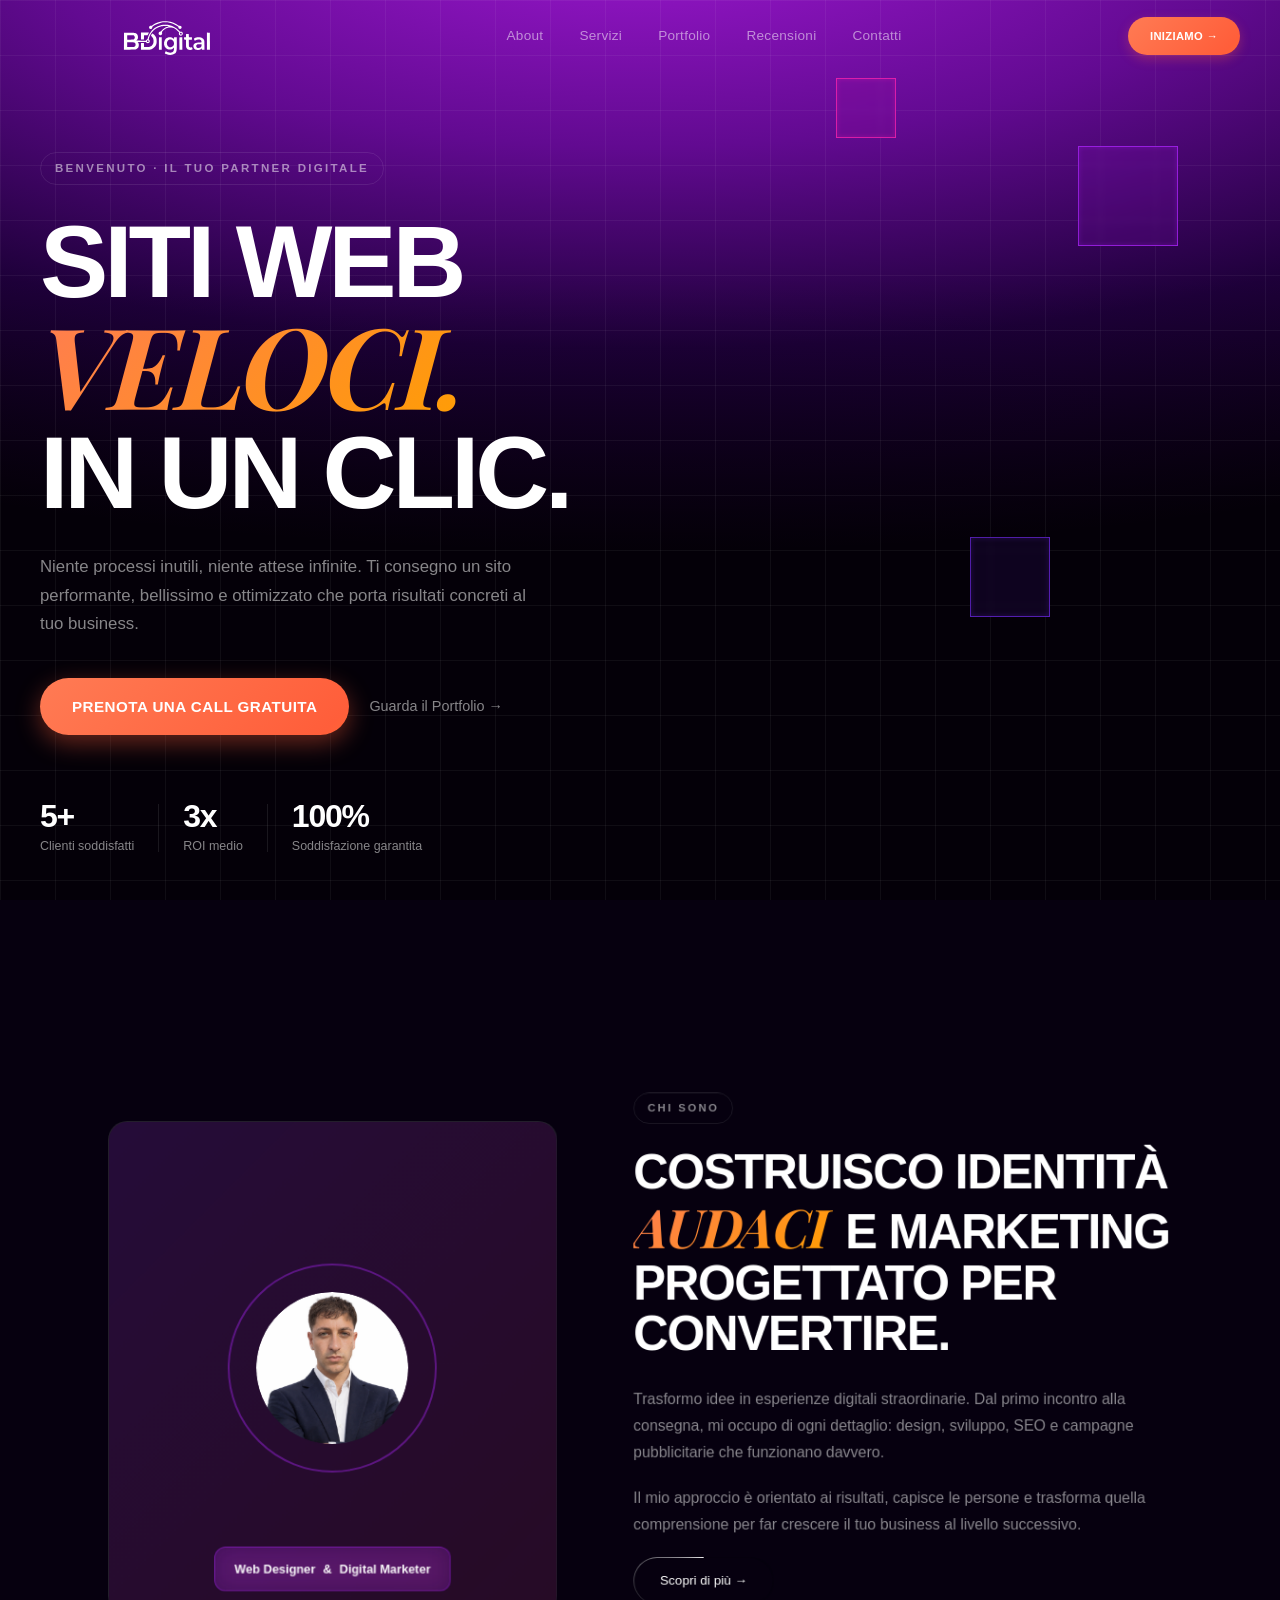
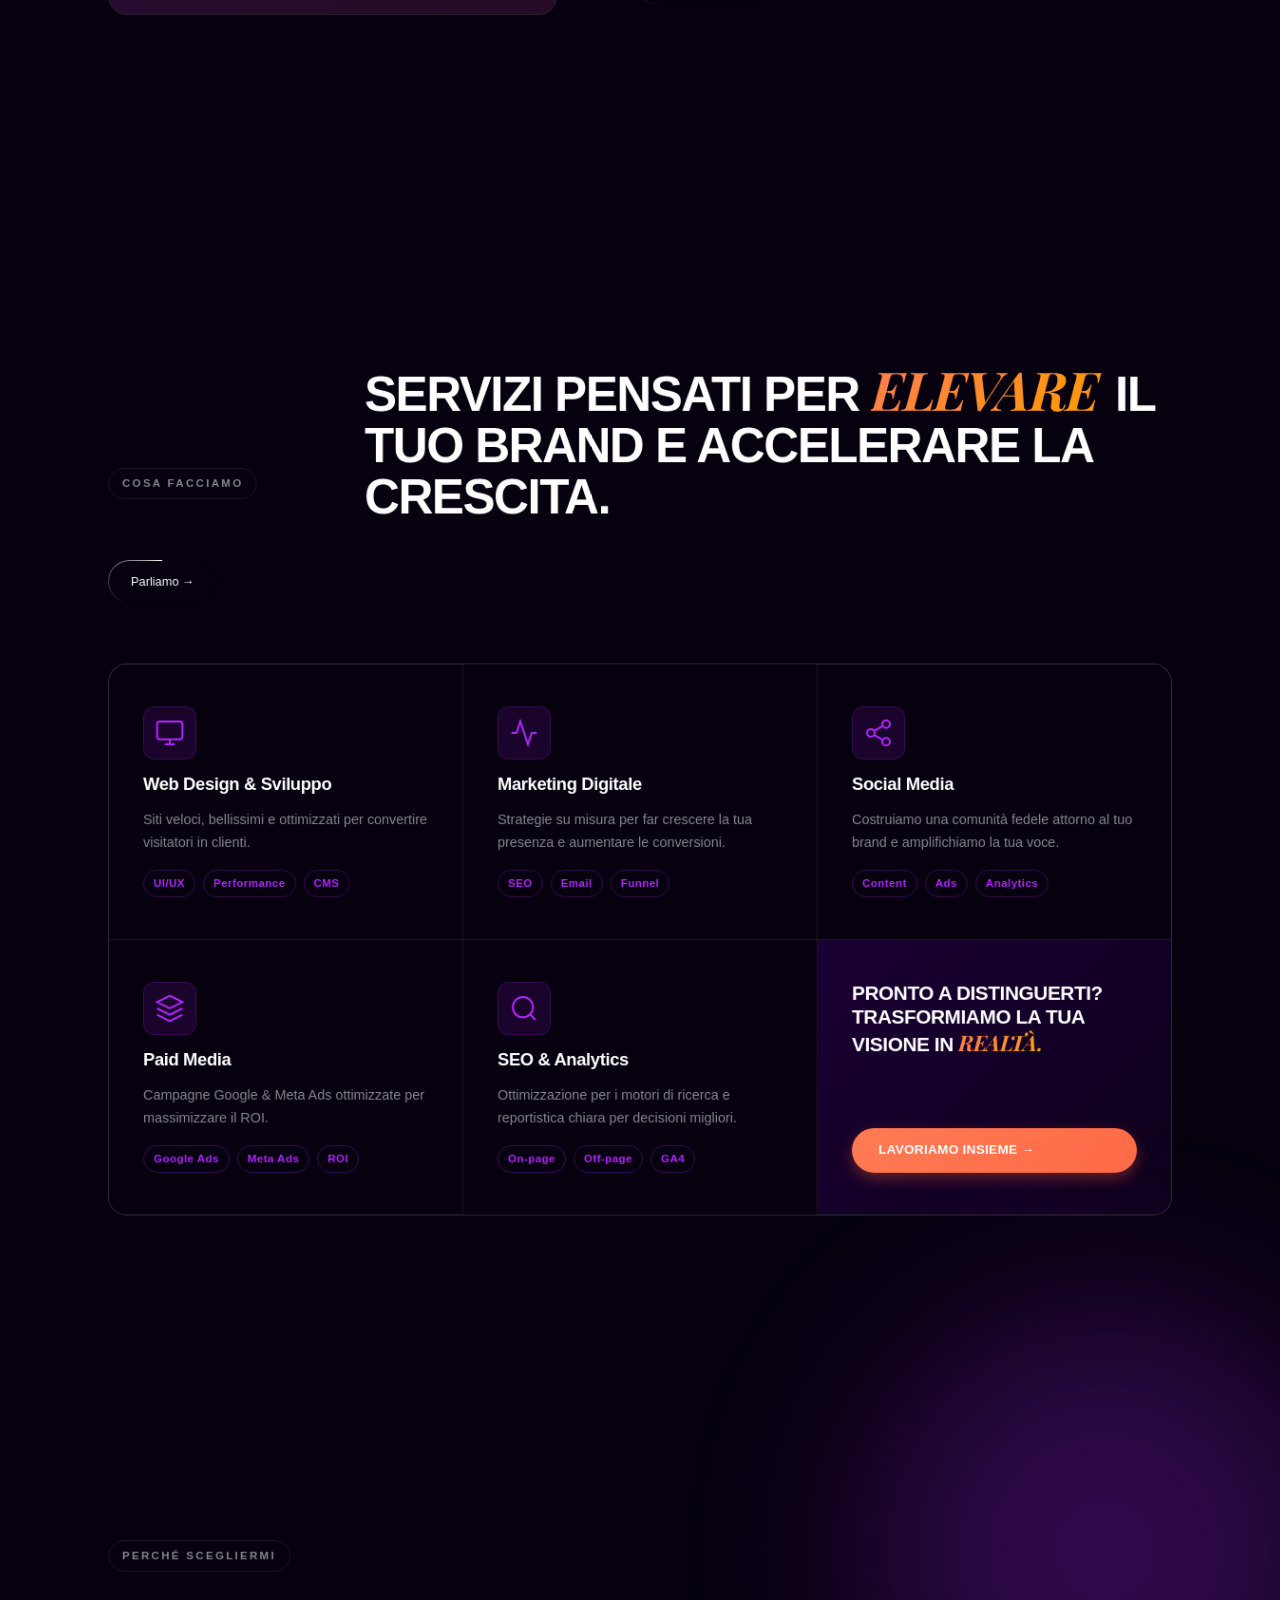
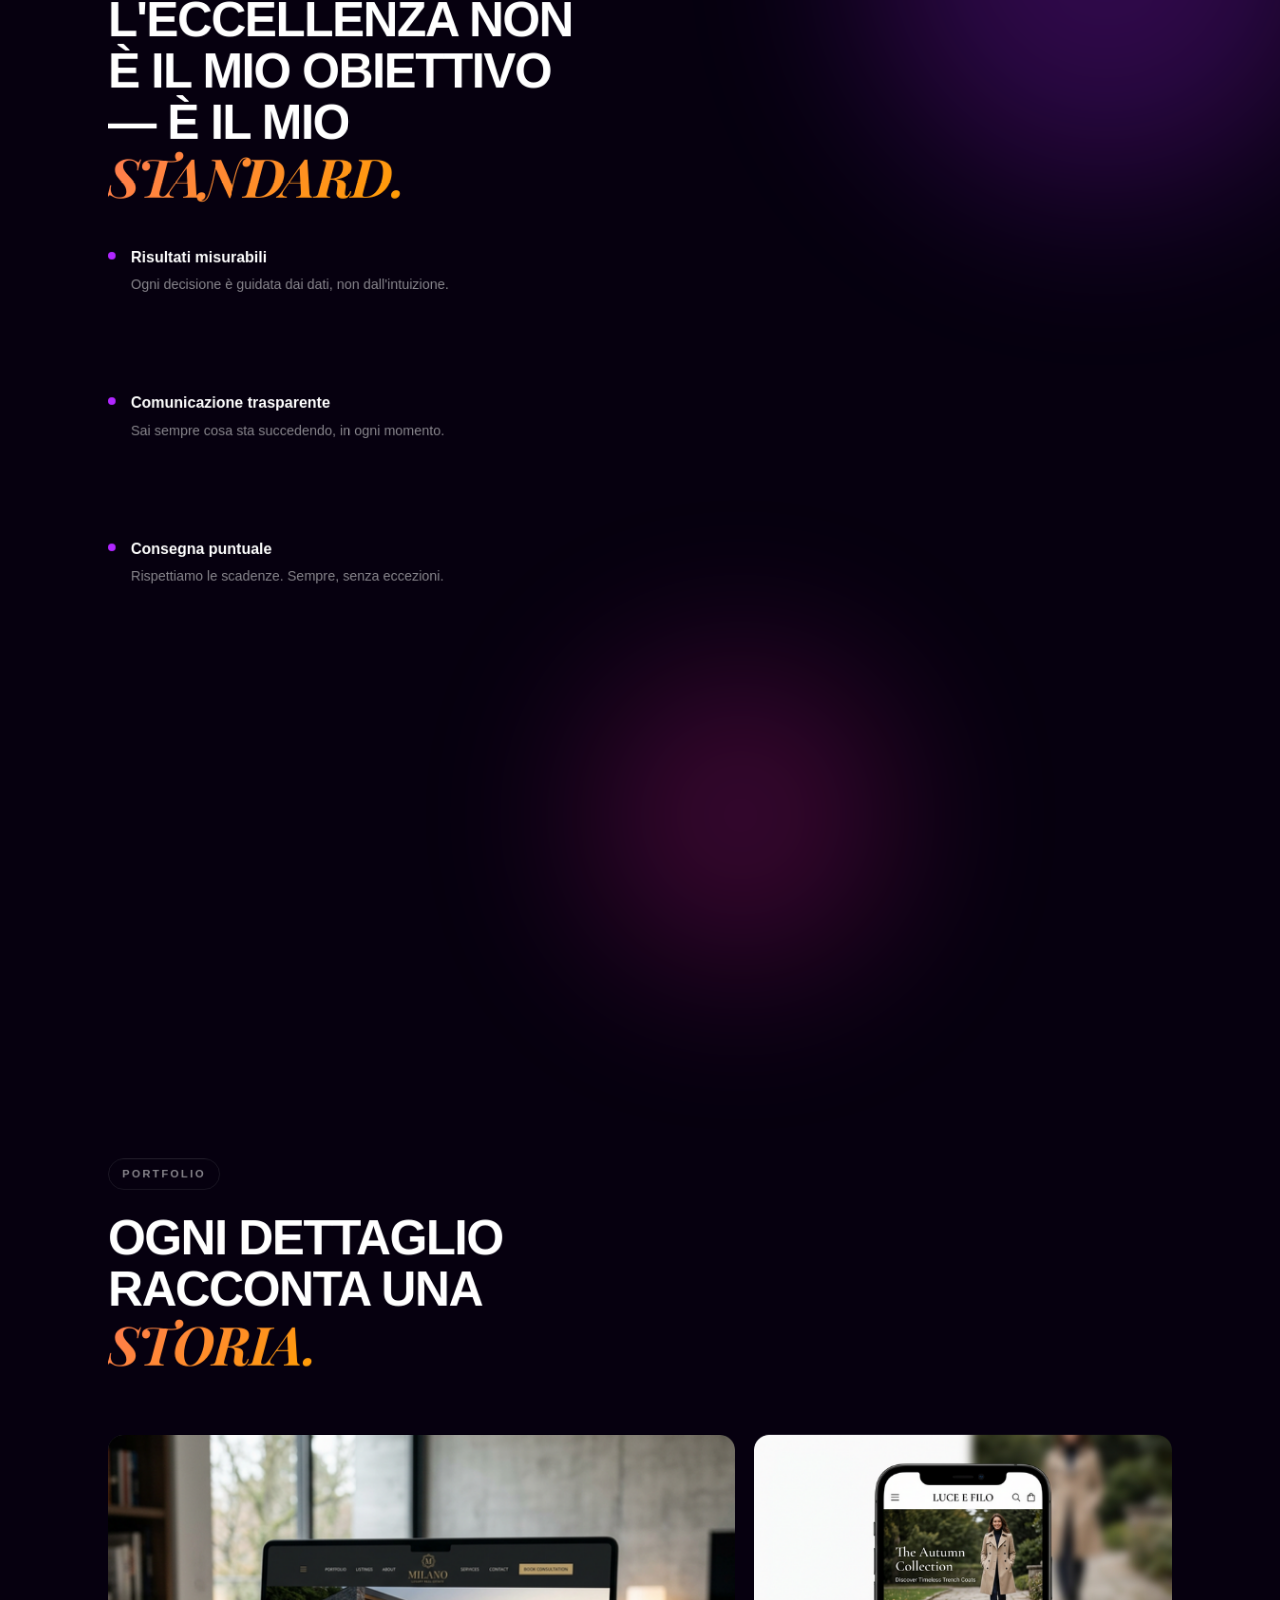
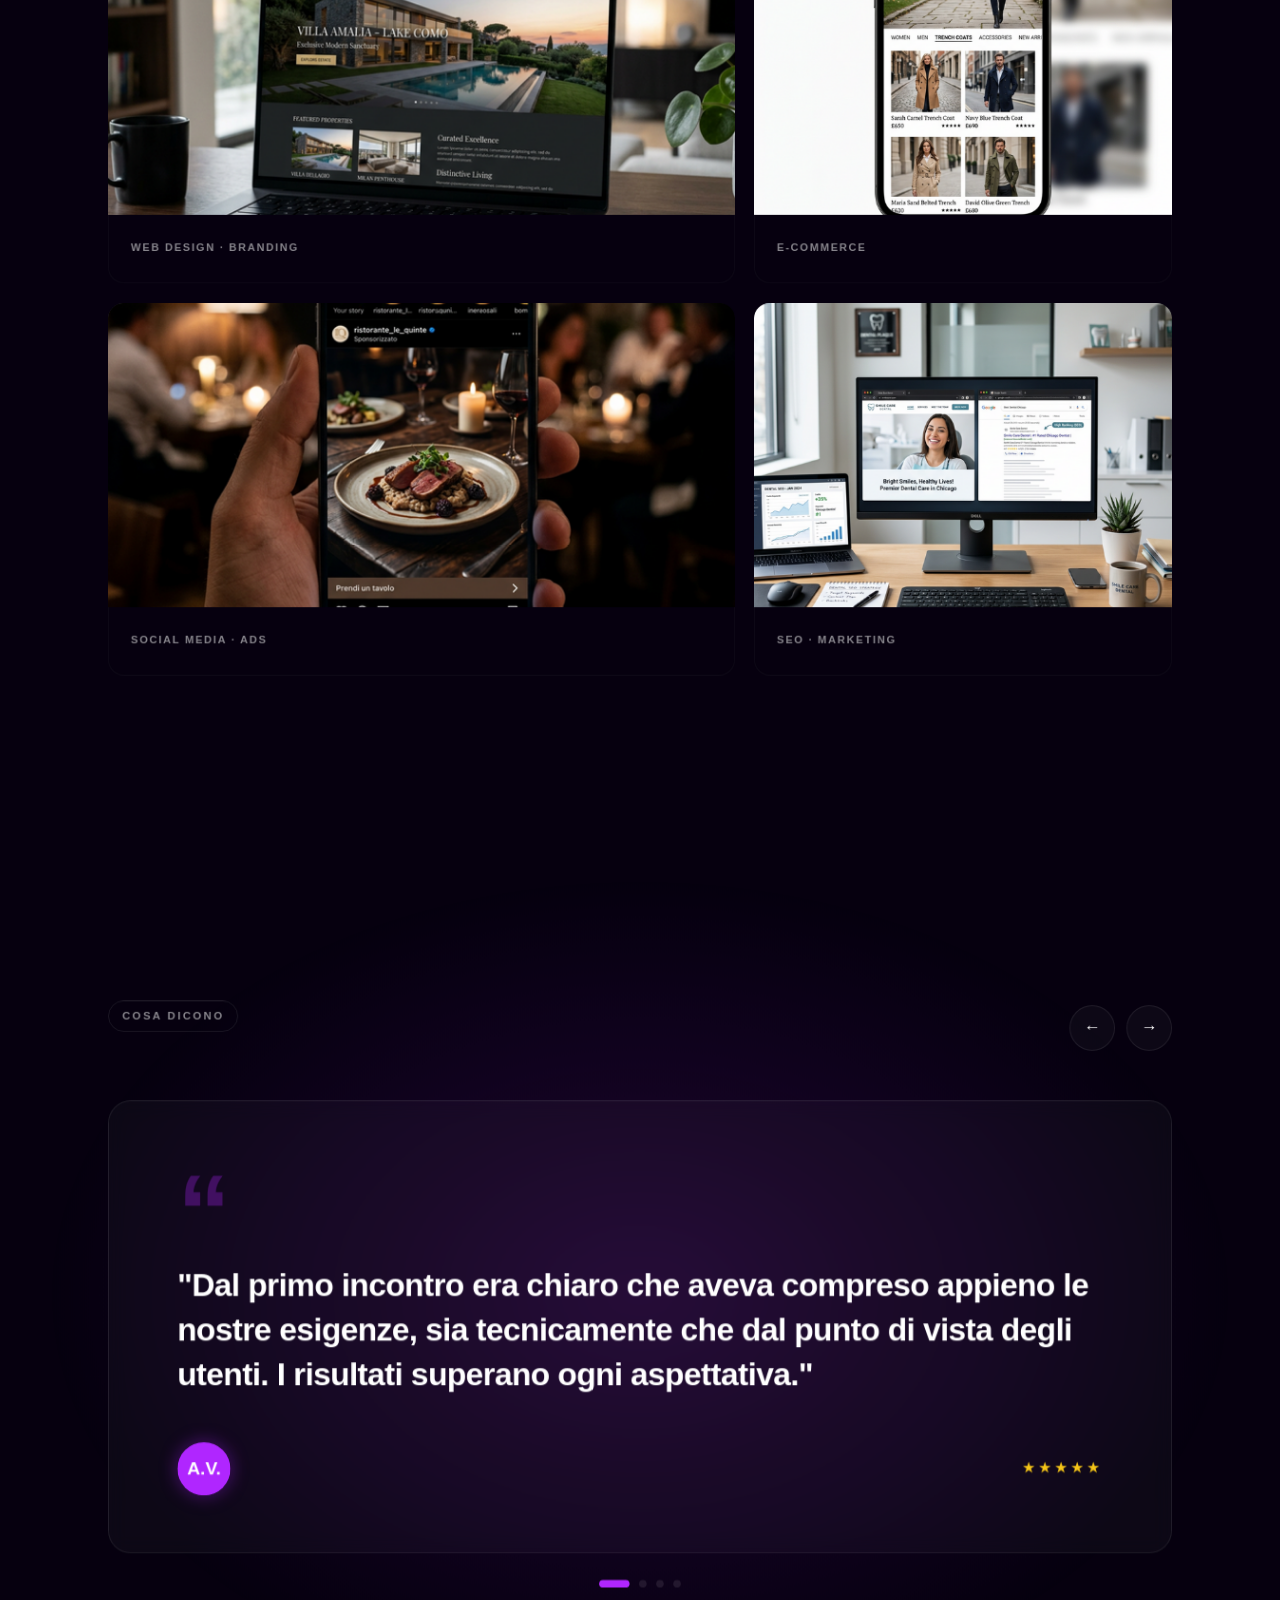
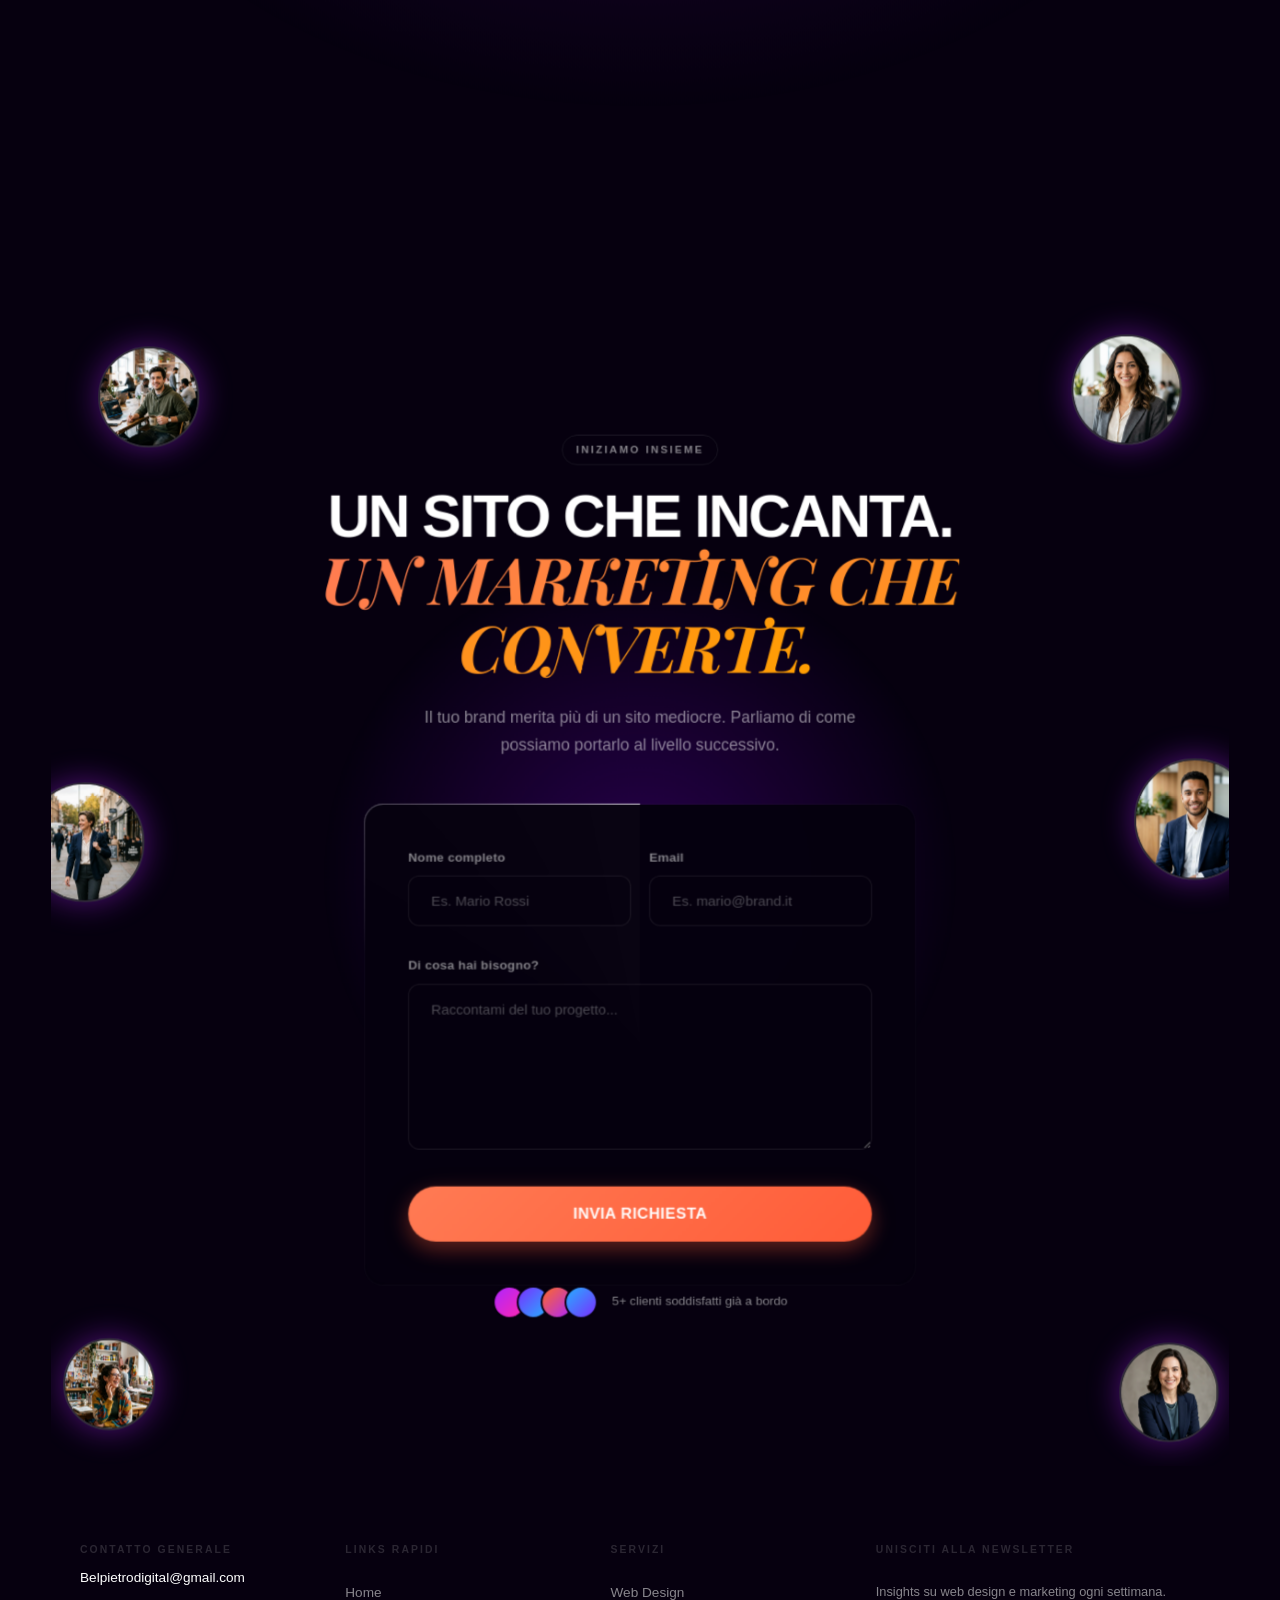
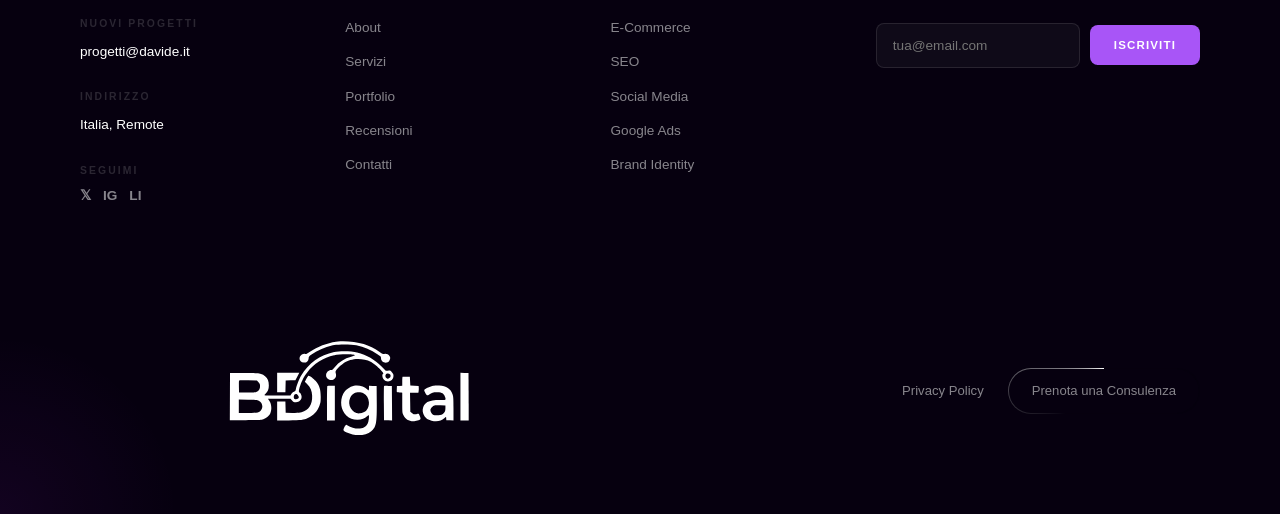
==== commit 87597e8c: "Aggiornamento contatore clienti e testi recensioni" ====
--- a/index.html
+++ b/index.html
@@ -407,8 +407,7 @@
                         <div class="slide-author">
                             <div class="slide-avatar"><span style="background: #b026ff">A.V.</span></div>
                             <div class="slide-info">
-                                <strong>A.V.</strong>
-                                <span>Titolare, Attività Locale</span>
+
                             </div>
                             <div class="slide-stars">★★★★★</div>
                         </div>
@@ -417,14 +416,13 @@
                     <!-- Slide 2 -->
                     <div class="testi-slide" data-color="#7b2fff" data-color2="#26b0ff">
                         <div class="slide-quote-mark">&ldquo;</div>
-                        <blockquote class="slide-quote">"Il sito ha triplicato le nostre richieste di preventivo in soli
+                        <blockquote class="slide-quote">"Il sito ha duplicato le nostre richieste di preventivo in soli
                             due mesi. Comunicazione impeccabile e risultati che vanno oltre ogni aspettativa."
                         </blockquote>
                         <div class="slide-author">
                             <div class="slide-avatar"><span style="background: #7b2fff">M.B.</span></div>
                             <div class="slide-info">
-                                <strong>M.B.</strong>
-                                <span>Proprietario, Piccola Impresa</span>
+
                             </div>
                             <div class="slide-stars">★★★★★</div>
                         </div>
@@ -434,12 +432,11 @@
                     <div class="testi-slide" data-color="#ff26b0" data-color2="#ff6b26">
                         <div class="slide-quote-mark">&ldquo;</div>
                         <blockquote class="slide-quote">"Professionale, veloce e con un occhio estetico unico. In pochi
-                            mesi le vendite online sono cresciute del 180%. Consiglio assolutamente."</blockquote>
+                            mesi le vendite online sono cresciute del 90%. Consiglio assolutamente."</blockquote>
                         <div class="slide-author">
                             <div class="slide-avatar"><span style="background: #ff26b0">G.R.</span></div>
                             <div class="slide-info">
-                                <strong>G.R.</strong>
-                                <span>Responsabile, Store Online</span>
+
                             </div>
                             <div class="slide-stars">★★★★★</div>
                         </div>
@@ -449,13 +446,12 @@
                     <div class="testi-slide" data-color="#26b0ff" data-color2="#7b2fff">
                         <div class="slide-quote-mark">&ldquo;</div>
                         <blockquote class="slide-quote">"Le campagne Google Ads hanno abbassato il costo per
-                            acquisizione del 60%. Dati alla mano, è il miglior investimento che abbiamo fatto."
+                            acquisizione del 60%. Ottimo investimento"
                         </blockquote>
                         <div class="slide-author">
                             <div class="slide-avatar"><span style="background: #26b0ff">L.M.</span></div>
                             <div class="slide-info">
-                                <strong>L.M.</strong>
-                                <span>CEO, Startup Tech</span>
+
                             </div>
                             <div class="slide-stars">★★★★★</div>
                         </div>
@@ -572,7 +568,7 @@
                         <div class="client-avatar ca3"></div>
                         <div class="client-avatar ca4"></div>
                     </div>
-                    <span>50+ clienti soddisfatti già a bordo</span>
+                    <span>5+ clienti soddisfatti già a bordo</span>
                 </div>
             </div>
         </div>
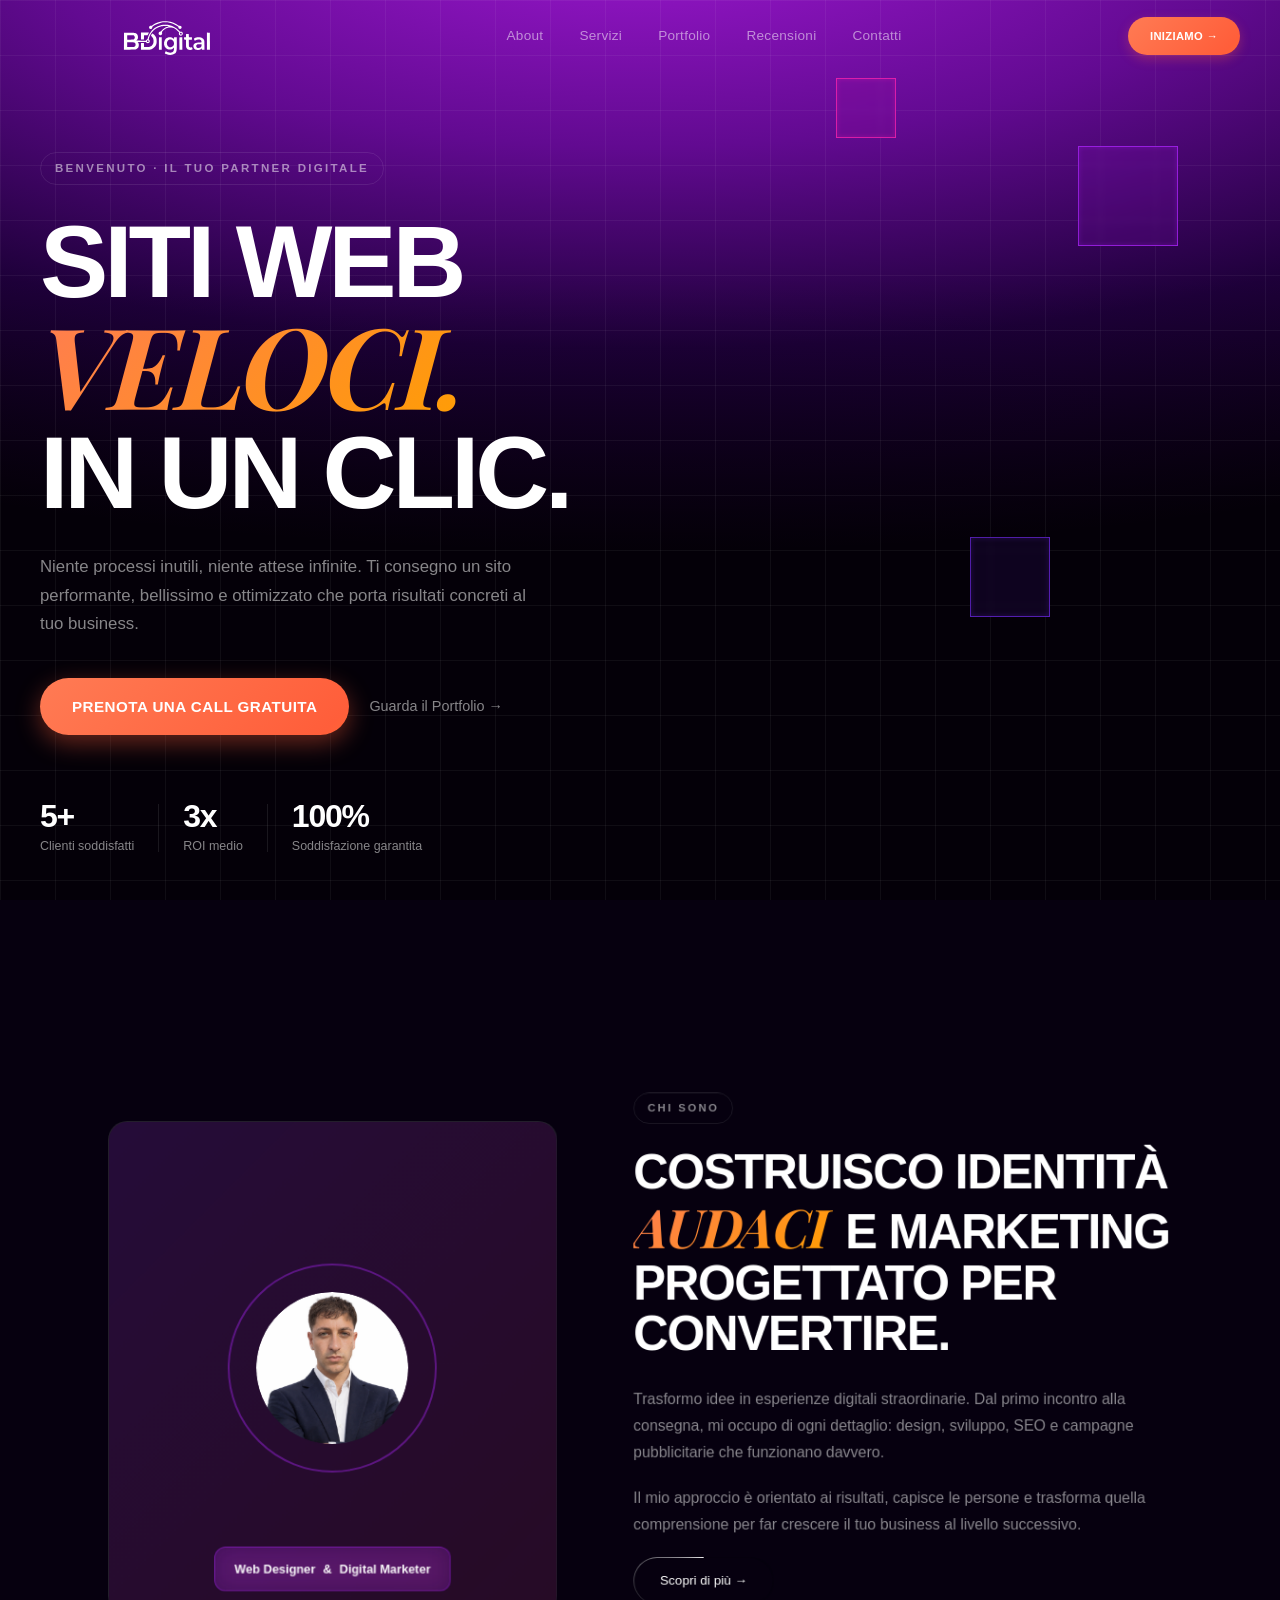
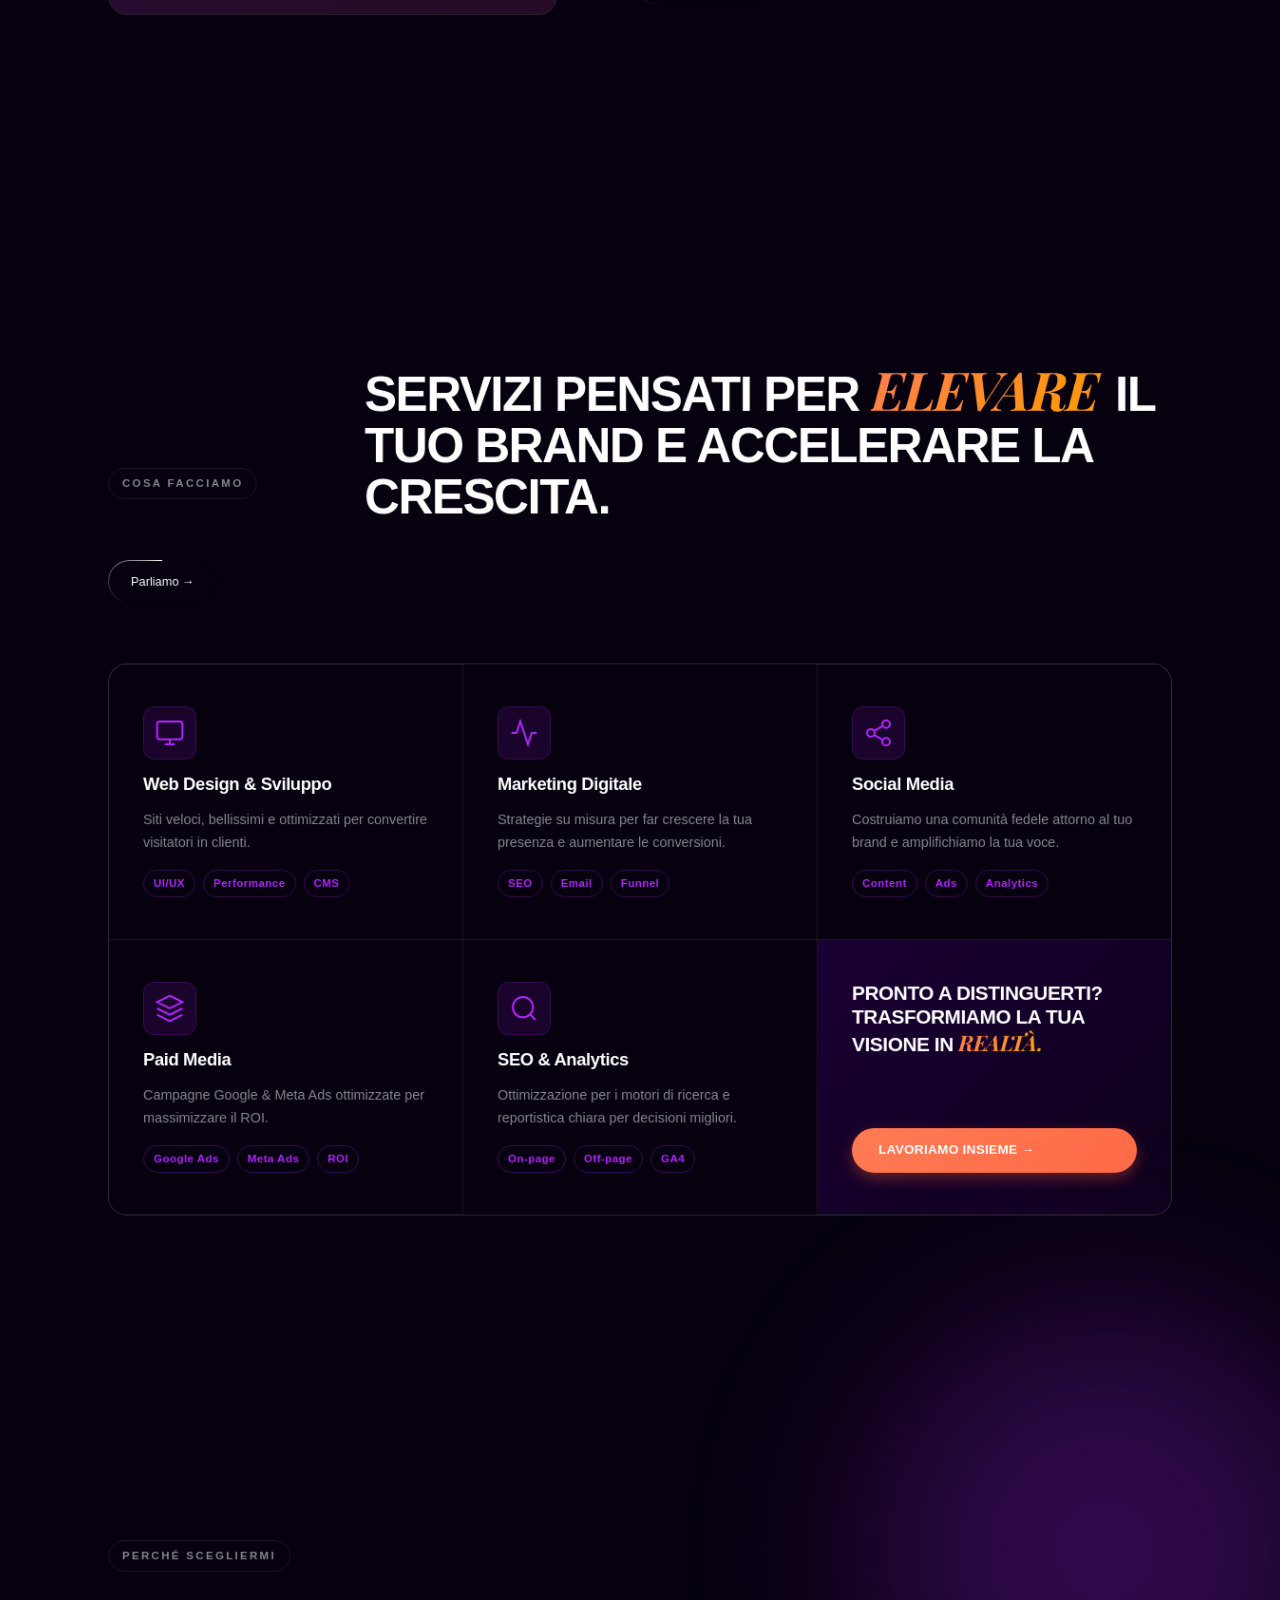
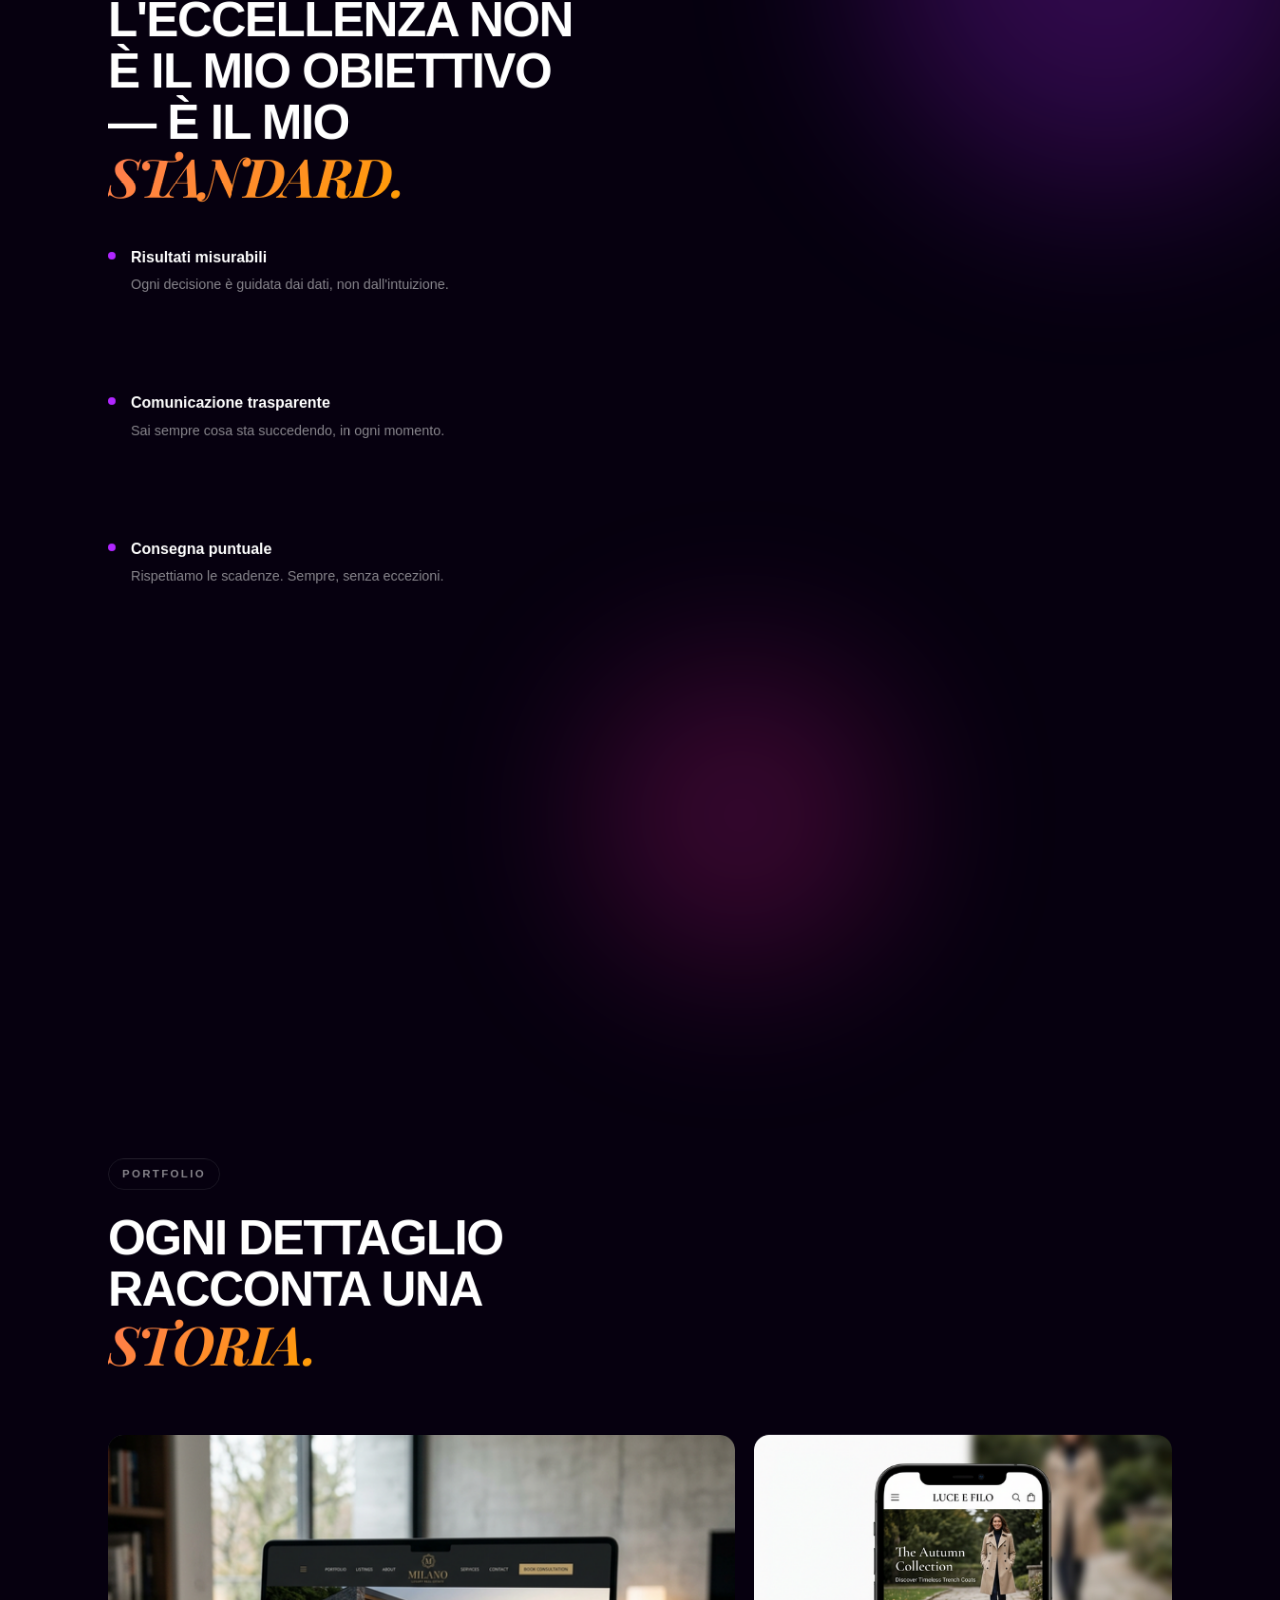
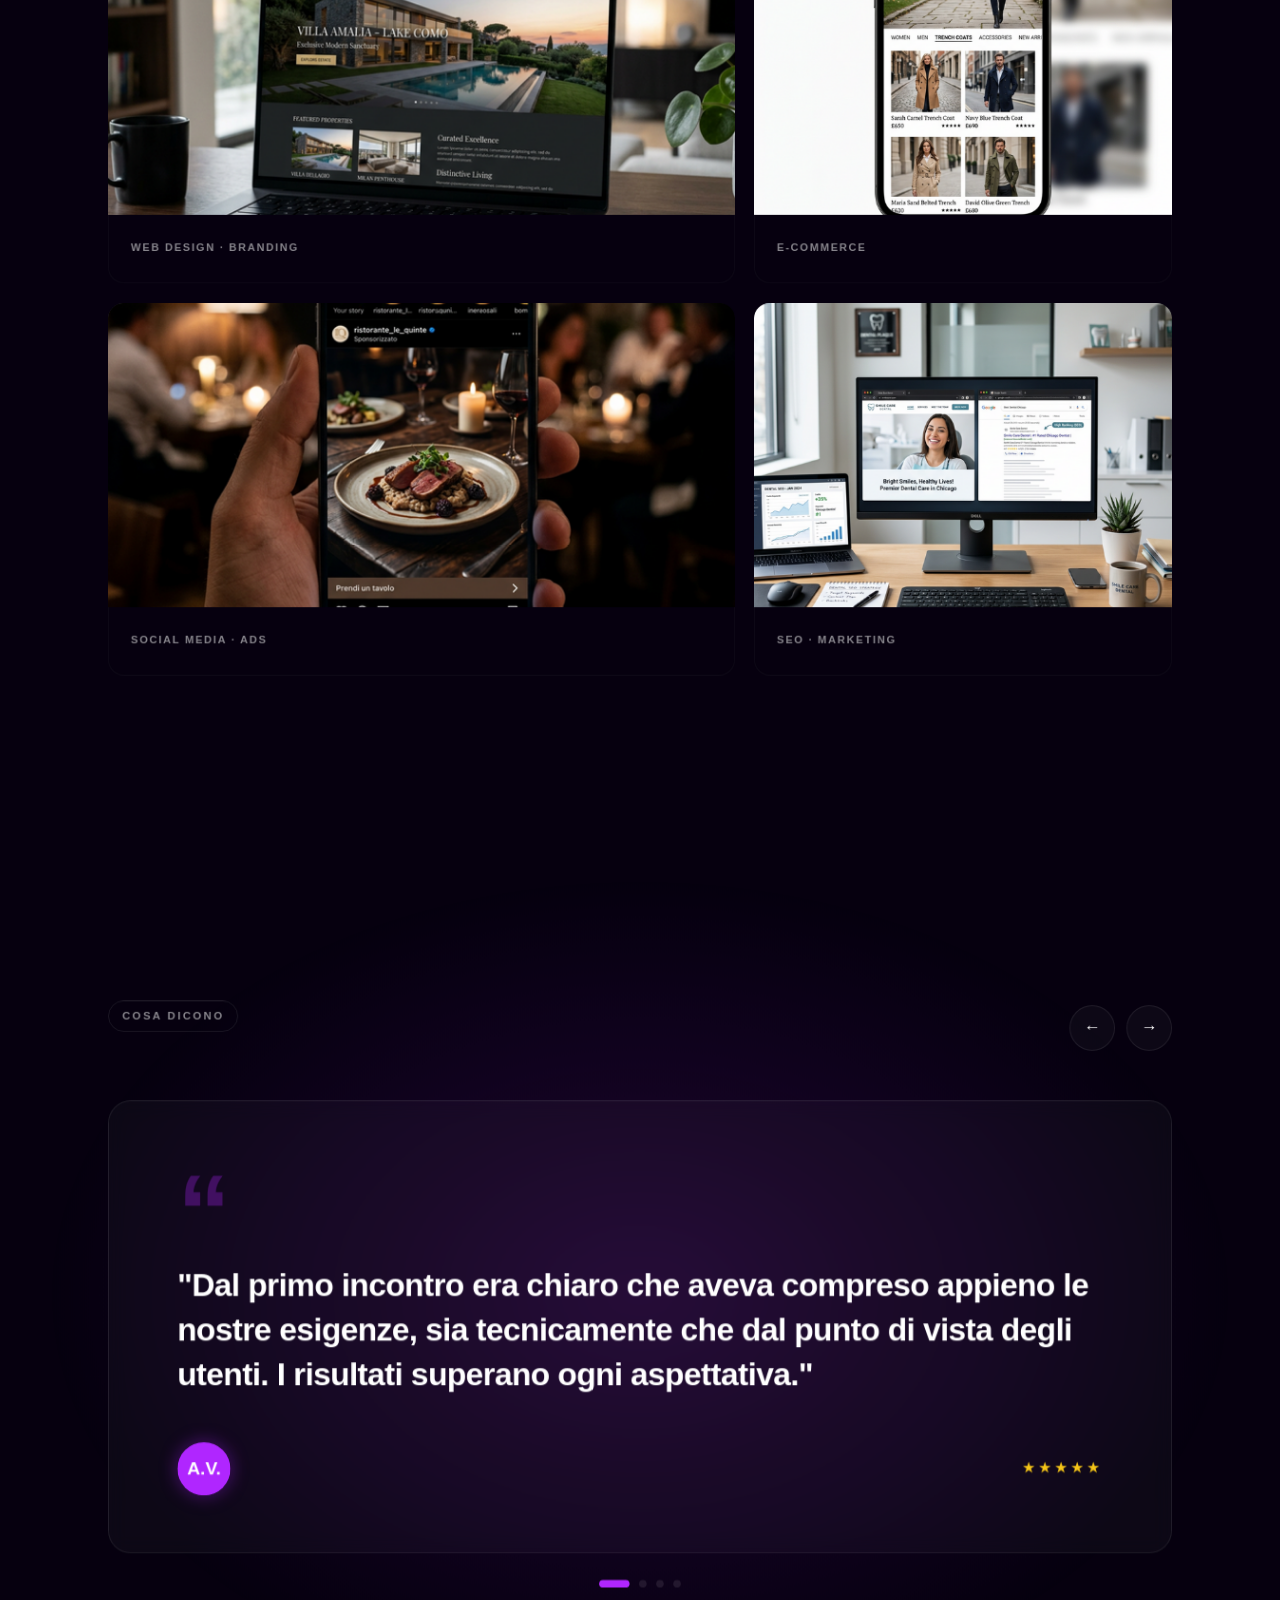
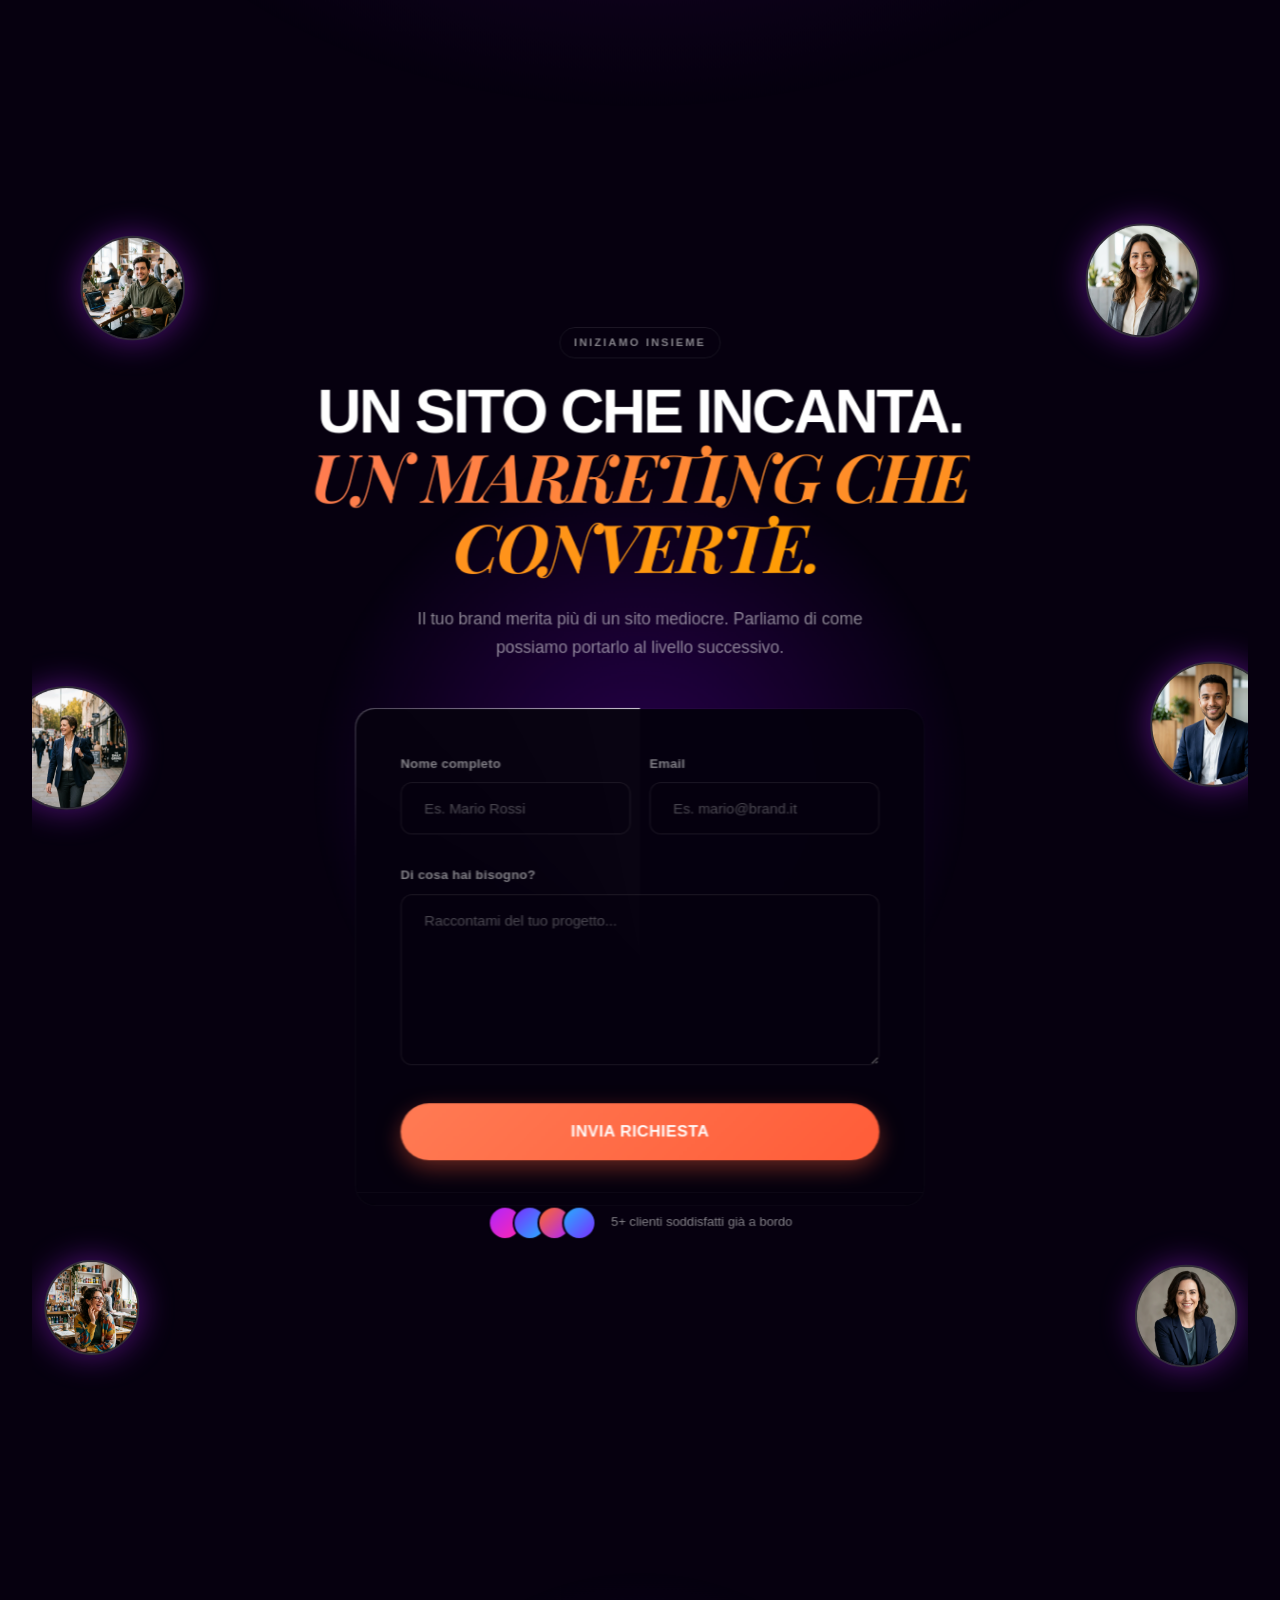
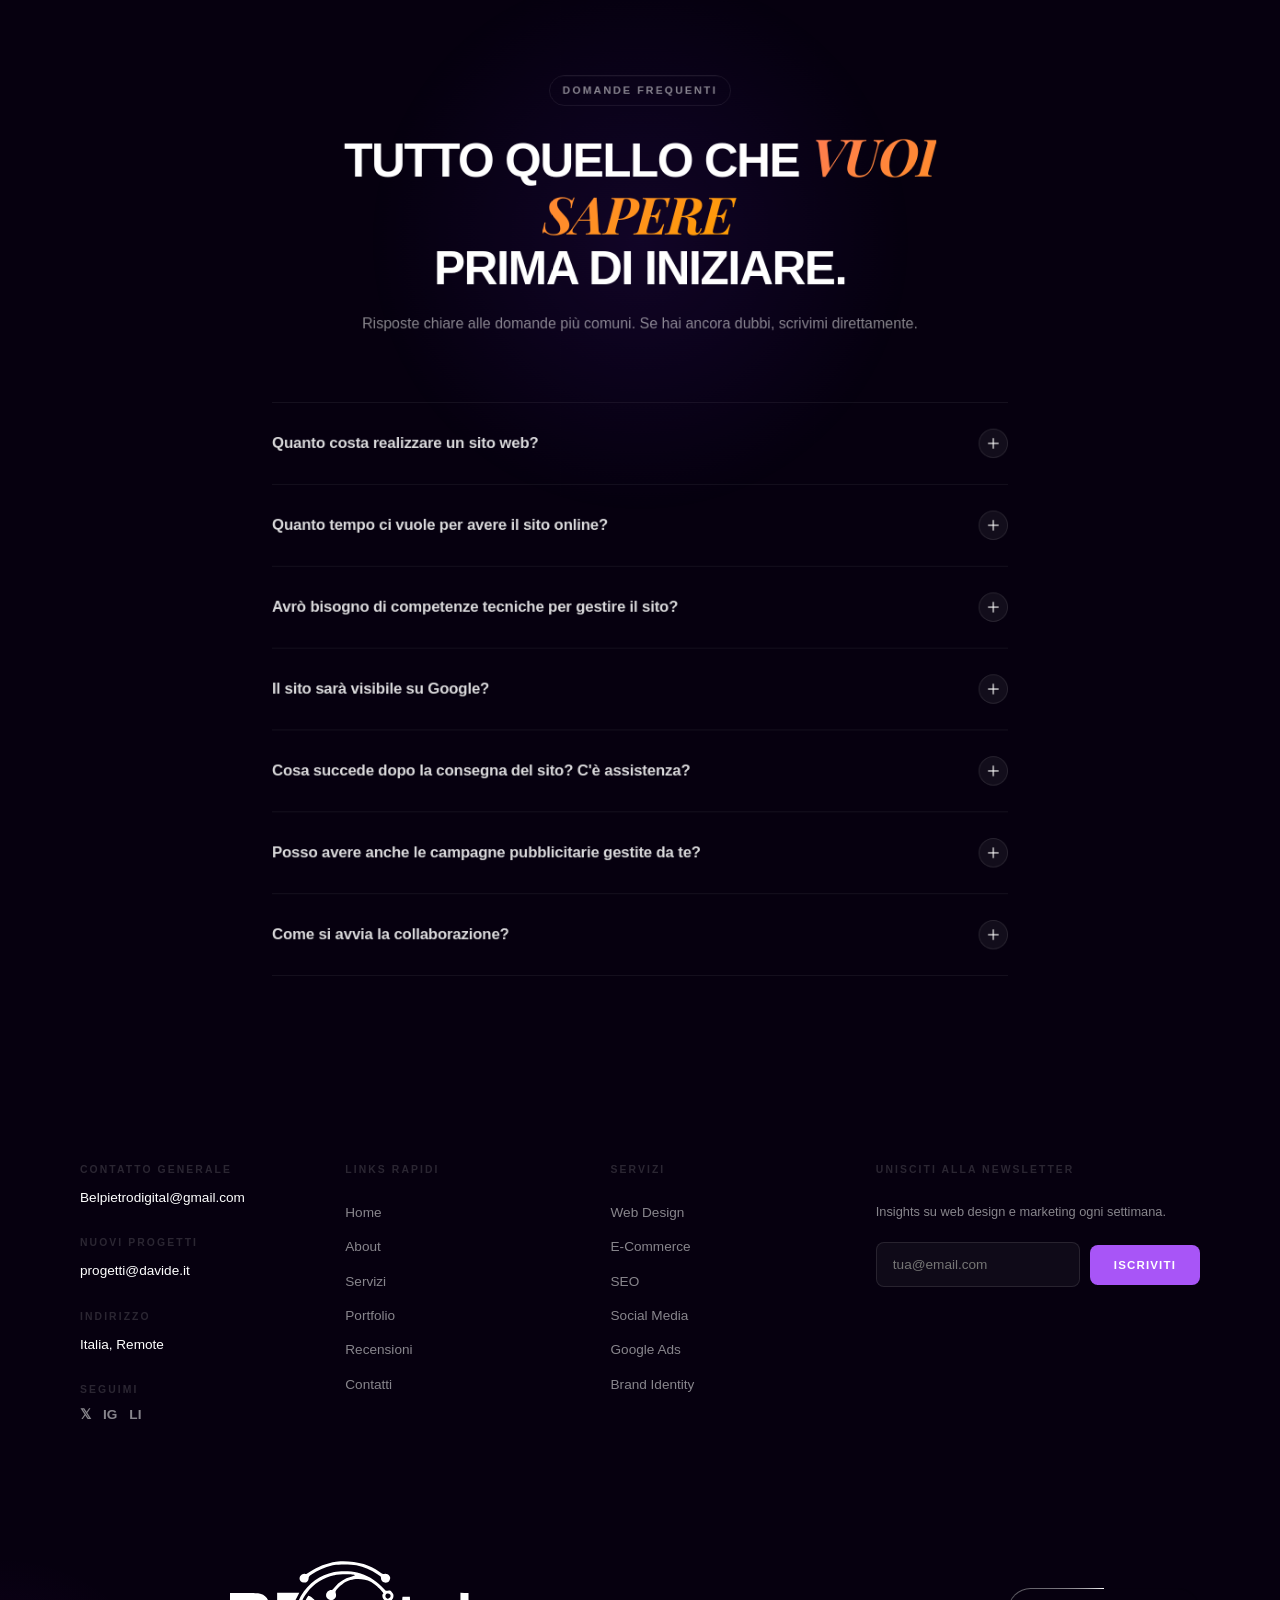
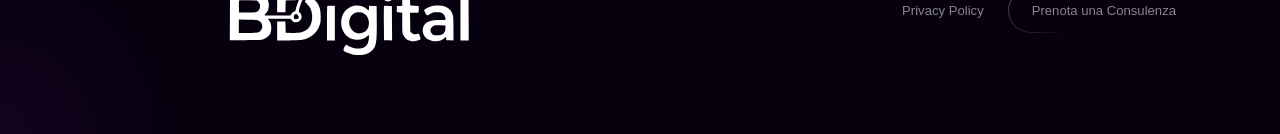
==== commit eb71e81c: "Aggiunta sezione FAQ con accordion e stili personalizzati" ====
--- a/index.html
+++ b/index.html
@@ -574,6 +574,91 @@
         </div>
     </section>
 
+    <!-- ═══════════════════════════════ FAQ ═══════════════════════════════ -->
+    <section class="faq-section section-blur" id="faq">
+        <div class="container">
+            <div class="faq-header reveal-up">
+                <div class="section-tag">DOMANDE FREQUENTI</div>
+                <h2 class="section-title">TUTTO QUELLO CHE <span class="serif-highlight highlight">VUOI SAPERE</span><br>PRIMA DI INIZIARE.</h2>
+                <p class="faq-intro">Risposte chiare alle domande più comuni. Se hai ancora dubbi, scrivimi direttamente.</p>
+            </div>
+
+            <div class="faq-list reveal-up" id="faqList">
+
+                <div class="faq-item" id="faqItem1">
+                    <button class="faq-question" aria-expanded="false" aria-controls="faqAnswer1" id="faqBtn1">
+                        <span>Quanto costa realizzare un sito web?</span>
+                        <span class="faq-icon" aria-hidden="true"></span>
+                    </button>
+                    <div class="faq-answer" id="faqAnswer1" role="region" aria-labelledby="faqBtn1">
+                        <p>Il prezzo dipende dalla complessità del progetto. Un sito vetrina professionale parte da circa <strong>500–900€</strong>, mentre soluzioni più articolate (e-commerce, funnel di marketing, animazioni custom) possono variare tra i <strong>1.000€ e i 3.000€+</strong>. Dopo una breve call gratuita, ti fornirò un preventivo su misura senza impegno.</p>
+                    </div>
+                </div>
+
+                <div class="faq-item" id="faqItem2">
+                    <button class="faq-question" aria-expanded="false" aria-controls="faqAnswer2" id="faqBtn2">
+                        <span>Quanto tempo ci vuole per avere il sito online?</span>
+                        <span class="faq-icon" aria-hidden="true"></span>
+                    </button>
+                    <div class="faq-answer" id="faqAnswer2" role="region" aria-labelledby="faqBtn2">
+                        <p>I tempi medi di consegna sono di <strong>7–14 giorni lavorativi</strong> per un sito vetrina completo. Per progetti più complessi (e-commerce, integrazioni avanzate) il processo dura tipicamente 3–6 settimane. Lavoriamo in modo trasparente: ricevi aggiornamenti regolari sull'avanzamento e hai voce in capitolo in ogni fase.</p>
+                    </div>
+                </div>
+
+                <div class="faq-item" id="faqItem3">
+                    <button class="faq-question" aria-expanded="false" aria-controls="faqAnswer3" id="faqBtn3">
+                        <span>Avrò bisogno di competenze tecniche per gestire il sito?</span>
+                        <span class="faq-icon" aria-hidden="true"></span>
+                    </button>
+                    <div class="faq-answer" id="faqAnswer3" role="region" aria-labelledby="faqBtn3">
+                        <p>Assolutamente no. I siti che realizzo integrano pannelli di gestione intuitivi (come CMS su misura o WordPress) che ti permettono di aggiornare testi, immagini e contenuti <strong>in totale autonomia</strong>, anche senza esperienza tecnica. Ti fornisco anche una breve guida video personalizzata a fine progetto.</p>
+                    </div>
+                </div>
+
+                <div class="faq-item" id="faqItem4">
+                    <button class="faq-question" aria-expanded="false" aria-controls="faqAnswer4" id="faqBtn4">
+                        <span>Il sito sarà visibile su Google?</span>
+                        <span class="faq-icon" aria-hidden="true"></span>
+                    </button>
+                    <div class="faq-answer" id="faqAnswer4" role="region" aria-labelledby="faqBtn4">
+                        <p>Sì. Ogni sito che realizzo include una <strong>ottimizzazione SEO on-page di base</strong>: struttura corretta dei titoli, meta tag, velocità di caricamento, sitemap e schema markup. Per risultati più ambiziosi offro anche pacchetti SEO avanzati (link building, content strategy, SEO locale) che posizionano il tuo sito in cima ai risultati di ricerca.</p>
+                    </div>
+                </div>
+
+                <div class="faq-item" id="faqItem5">
+                    <button class="faq-question" aria-expanded="false" aria-controls="faqAnswer5" id="faqBtn5">
+                        <span>Cosa succede dopo la consegna del sito? C'è assistenza?</span>
+                        <span class="faq-icon" aria-hidden="true"></span>
+                    </button>
+                    <div class="faq-answer" id="faqAnswer5" role="region" aria-labelledby="faqBtn5">
+                        <p>Ogni progetto include <strong>30 giorni di assistenza gratuita</strong> per correzioni e piccole modifiche post-lancio. Dopodichè è possibile attivare un piano di manutenzione mensile che copre aggiornamenti, backup automatici, monitoraggio delle performance e supporto prioritario. Non ti lascio mai solo.</p>
+                    </div>
+                </div>
+
+                <div class="faq-item" id="faqItem6">
+                    <button class="faq-question" aria-expanded="false" aria-controls="faqAnswer6" id="faqBtn6">
+                        <span>Posso avere anche le campagne pubblicitarie gestite da te?</span>
+                        <span class="faq-icon" aria-hidden="true"></span>
+                    </button>
+                    <div class="faq-answer" id="faqAnswer6" role="region" aria-labelledby="faqBtn6">
+                        <p>Sì, è uno dei miei servizi principali. Gestisco campagne <strong>Google Ads e Meta Ads</strong> (Facebook & Instagram) dalla strategia alla creazione dei creativi, fino all'ottimizzazione continua. Il mio obiettivo è sempre lo stesso: massimizzare il ritorno sull'investimento abbassando il costo per acquisizione cliente.</p>
+                    </div>
+                </div>
+
+                <div class="faq-item" id="faqItem7">
+                    <button class="faq-question" aria-expanded="false" aria-controls="faqAnswer7" id="faqBtn7">
+                        <span>Come si avvia la collaborazione?</span>
+                        <span class="faq-icon" aria-hidden="true"></span>
+                    </button>
+                    <div class="faq-answer" id="faqAnswer7" role="region" aria-labelledby="faqBtn7">
+                        <p>È semplicissimo: <strong>compila il modulo qui sopra</strong> o scrivimi direttamente via email. Ti rispondo entro 24 ore per fissare una call gratuita di 30 minuti in cui capisco le tue esigenze, ti propongo la soluzione migliore e ti invio un preventivo dettagliato. Nessun impegno, nessun costo nascosto.</p>
+                    </div>
+                </div>
+
+            </div><!-- /.faq-list -->
+        </div>
+    </section>
+
     <!-- ═══════════════════════════════ FOOTER ═══════════════════════════════ -->
     <footer class="footer" id="footer">
         <div class="container">
--- a/style.css
+++ b/style.css
@@ -2129,6 +2129,179 @@
 }
 
 /* ═══════════════════════════════════════════════════════════
+   FAQ
+═══════════════════════════════════════════════════════════ */
+.faq-section {
+    padding: 120px 0;
+    position: relative;
+    overflow: hidden;
+}
+
+.faq-section::before {
+    content: '';
+    position: absolute;
+    top: 0;
+    left: 50%;
+    transform: translateX(-50%);
+    width: 600px;
+    height: 600px;
+    background: radial-gradient(ellipse at center, rgba(123, 47, 255, 0.1) 0%, transparent 70%);
+    pointer-events: none;
+}
+
+.faq-header {
+    text-align: center;
+    max-width: 700px;
+    margin: 0 auto 72px;
+}
+
+.faq-intro {
+    font-size: 1rem;
+    color: var(--gray);
+    margin-top: 20px;
+    line-height: 1.7;
+}
+
+.faq-list {
+    max-width: 800px;
+    margin: 0 auto;
+    display: flex;
+    flex-direction: column;
+    gap: 0;
+}
+
+.faq-item {
+    border-bottom: 1px solid rgba(255, 255, 255, 0.07);
+    position: relative;
+}
+
+.faq-item:first-child {
+    border-top: 1px solid rgba(255, 255, 255, 0.07);
+}
+
+.faq-item::before {
+    content: '';
+    position: absolute;
+    left: 0;
+    bottom: -1px;
+    width: 0;
+    height: 1px;
+    background: linear-gradient(90deg, var(--purple), #26b0ff);
+    transition: width 0.4s ease;
+    z-index: 1;
+}
+
+.faq-item.open::before {
+    width: 100%;
+}
+
+.faq-question {
+    display: flex;
+    align-items: center;
+    justify-content: space-between;
+    width: 100%;
+    background: none;
+    border: none;
+    cursor: pointer;
+    padding: 28px 0;
+    text-align: left;
+    gap: 24px;
+    transition: color 0.3s;
+}
+
+.faq-question span:first-child {
+    font-size: 1.05rem;
+    font-weight: 600;
+    color: rgba(255, 255, 255, 0.85);
+    line-height: 1.4;
+    letter-spacing: -0.01em;
+    transition: color 0.3s;
+    font-family: var(--font);
+}
+
+.faq-item.open .faq-question span:first-child,
+.faq-question:hover span:first-child {
+    color: var(--white);
+}
+
+.faq-icon {
+    flex-shrink: 0;
+    width: 32px;
+    height: 32px;
+    border-radius: 50%;
+    background: rgba(255, 255, 255, 0.05);
+    border: 1px solid rgba(255, 255, 255, 0.1);
+    display: flex;
+    align-items: center;
+    justify-content: center;
+    transition: all 0.35s cubic-bezier(0.4, 0, 0.2, 1);
+    position: relative;
+}
+
+/* Plus icon via pseudo-elements */
+.faq-icon::before,
+.faq-icon::after {
+    content: '';
+    position: absolute;
+    background: rgba(255, 255, 255, 0.6);
+    border-radius: 2px;
+    transition: all 0.35s cubic-bezier(0.4, 0, 0.2, 1);
+}
+
+.faq-icon::before {
+    width: 12px;
+    height: 1.5px;
+}
+
+.faq-icon::after {
+    width: 1.5px;
+    height: 12px;
+}
+
+.faq-item.open .faq-icon {
+    background: rgba(176, 38, 255, 0.15);
+    border-color: rgba(176, 38, 255, 0.4);
+    transform: rotate(45deg);
+}
+
+.faq-item.open .faq-icon::before,
+.faq-item.open .faq-icon::after {
+    background: var(--purple);
+}
+
+.faq-question:hover .faq-icon {
+    background: rgba(255, 255, 255, 0.08);
+    border-color: rgba(255, 255, 255, 0.2);
+}
+
+.faq-answer {
+    overflow: hidden;
+    max-height: 0;
+    transition: max-height 0.45s cubic-bezier(0.4, 0, 0.2, 1),
+                opacity 0.35s ease,
+                padding 0.35s ease;
+    opacity: 0;
+    padding-bottom: 0;
+}
+
+.faq-answer.open {
+    max-height: 400px;
+    opacity: 1;
+    padding-bottom: 28px;
+}
+
+.faq-answer p {
+    font-size: 0.95rem;
+    color: var(--gray);
+    line-height: 1.85;
+}
+
+.faq-answer p strong {
+    color: rgba(255, 255, 255, 0.9);
+    font-weight: 600;
+}
+
+/* ═══════════════════════════════════════════════════════════
    FOOTER
 ═══════════════════════════════════════════════════════════ */
 .footer {
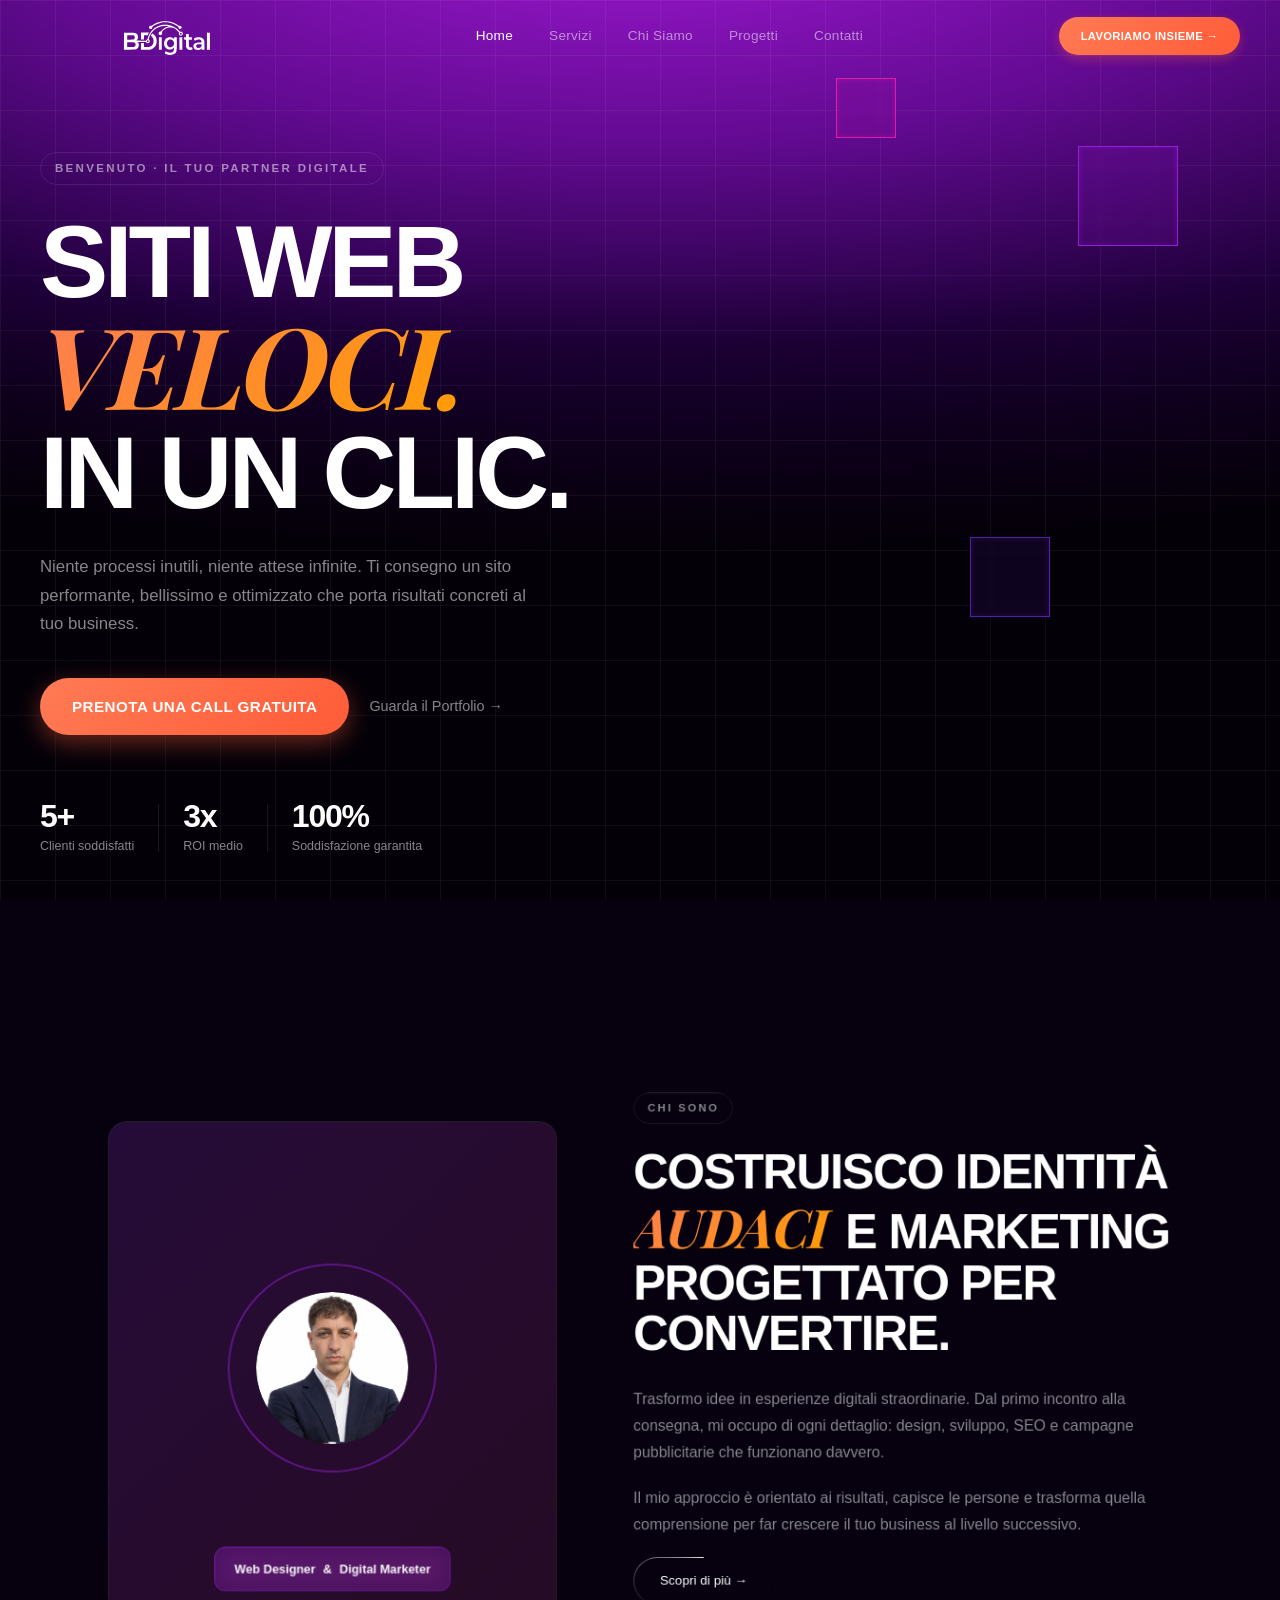
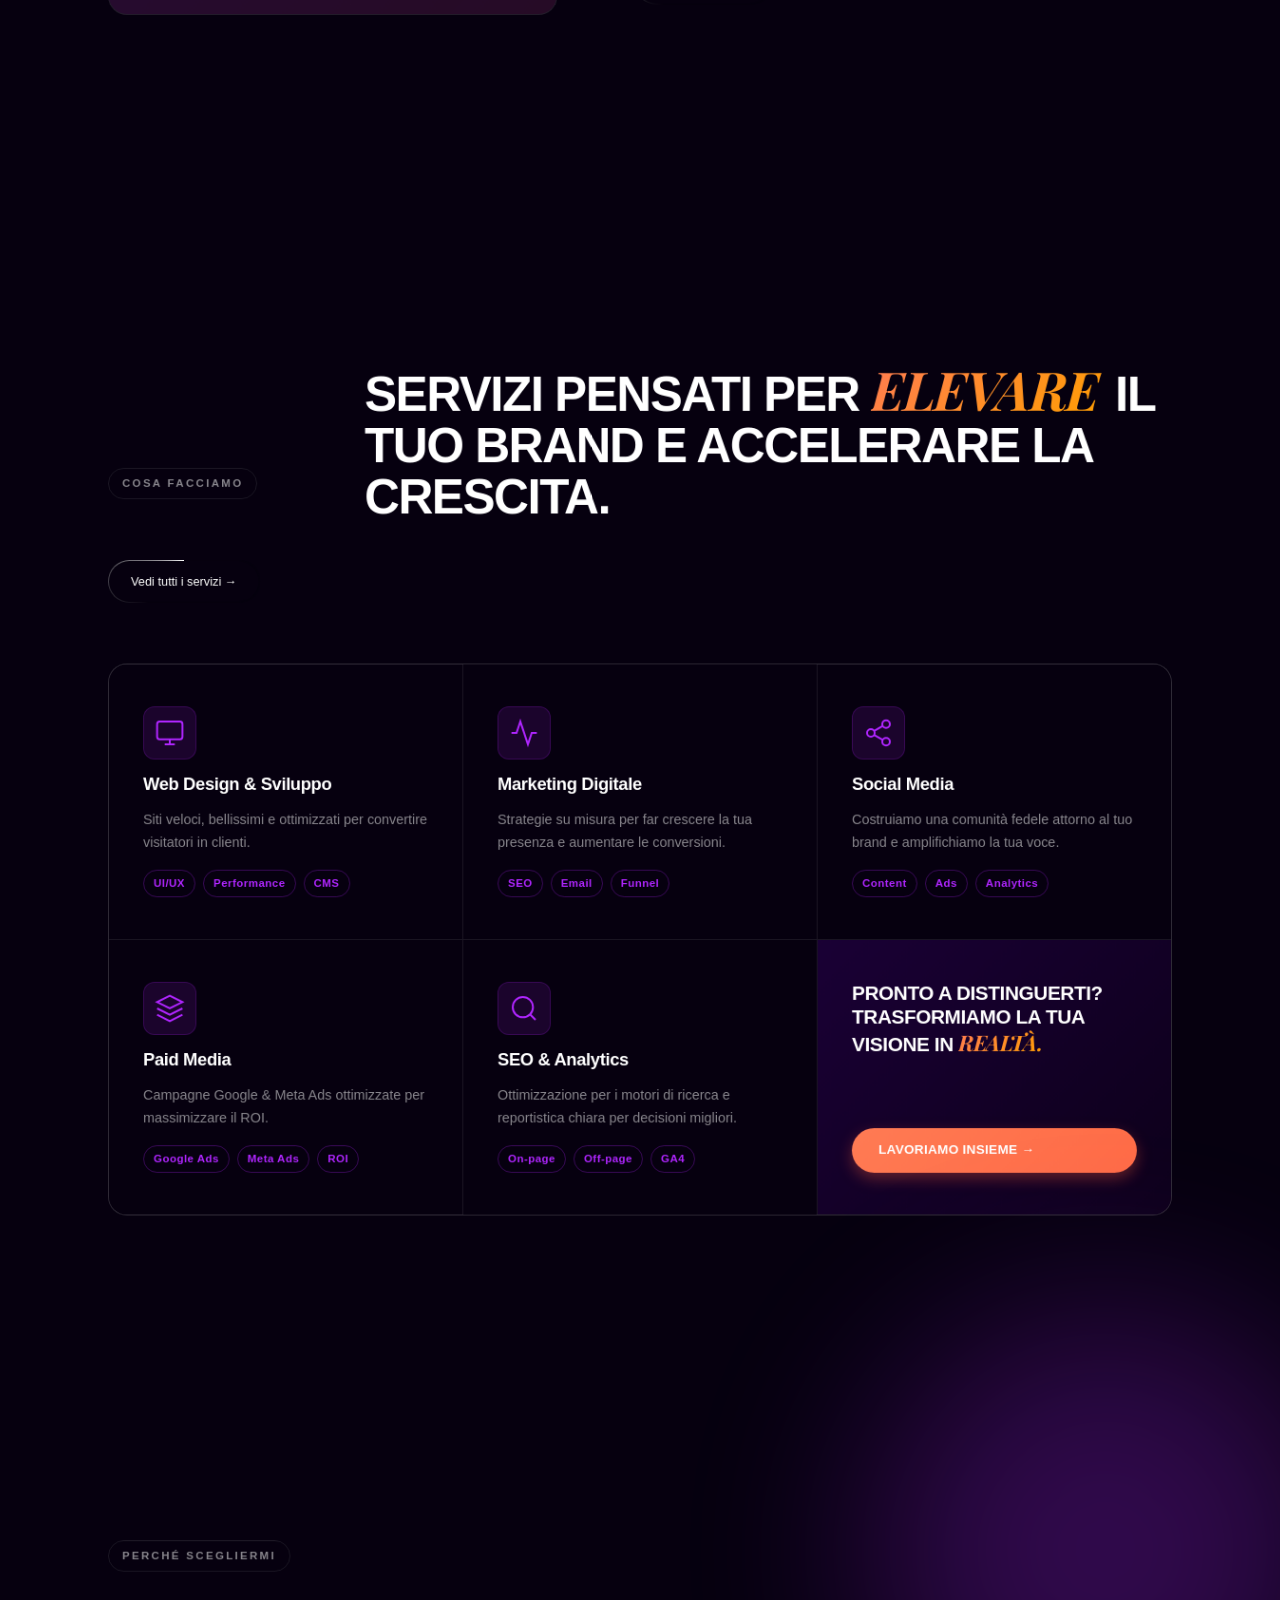
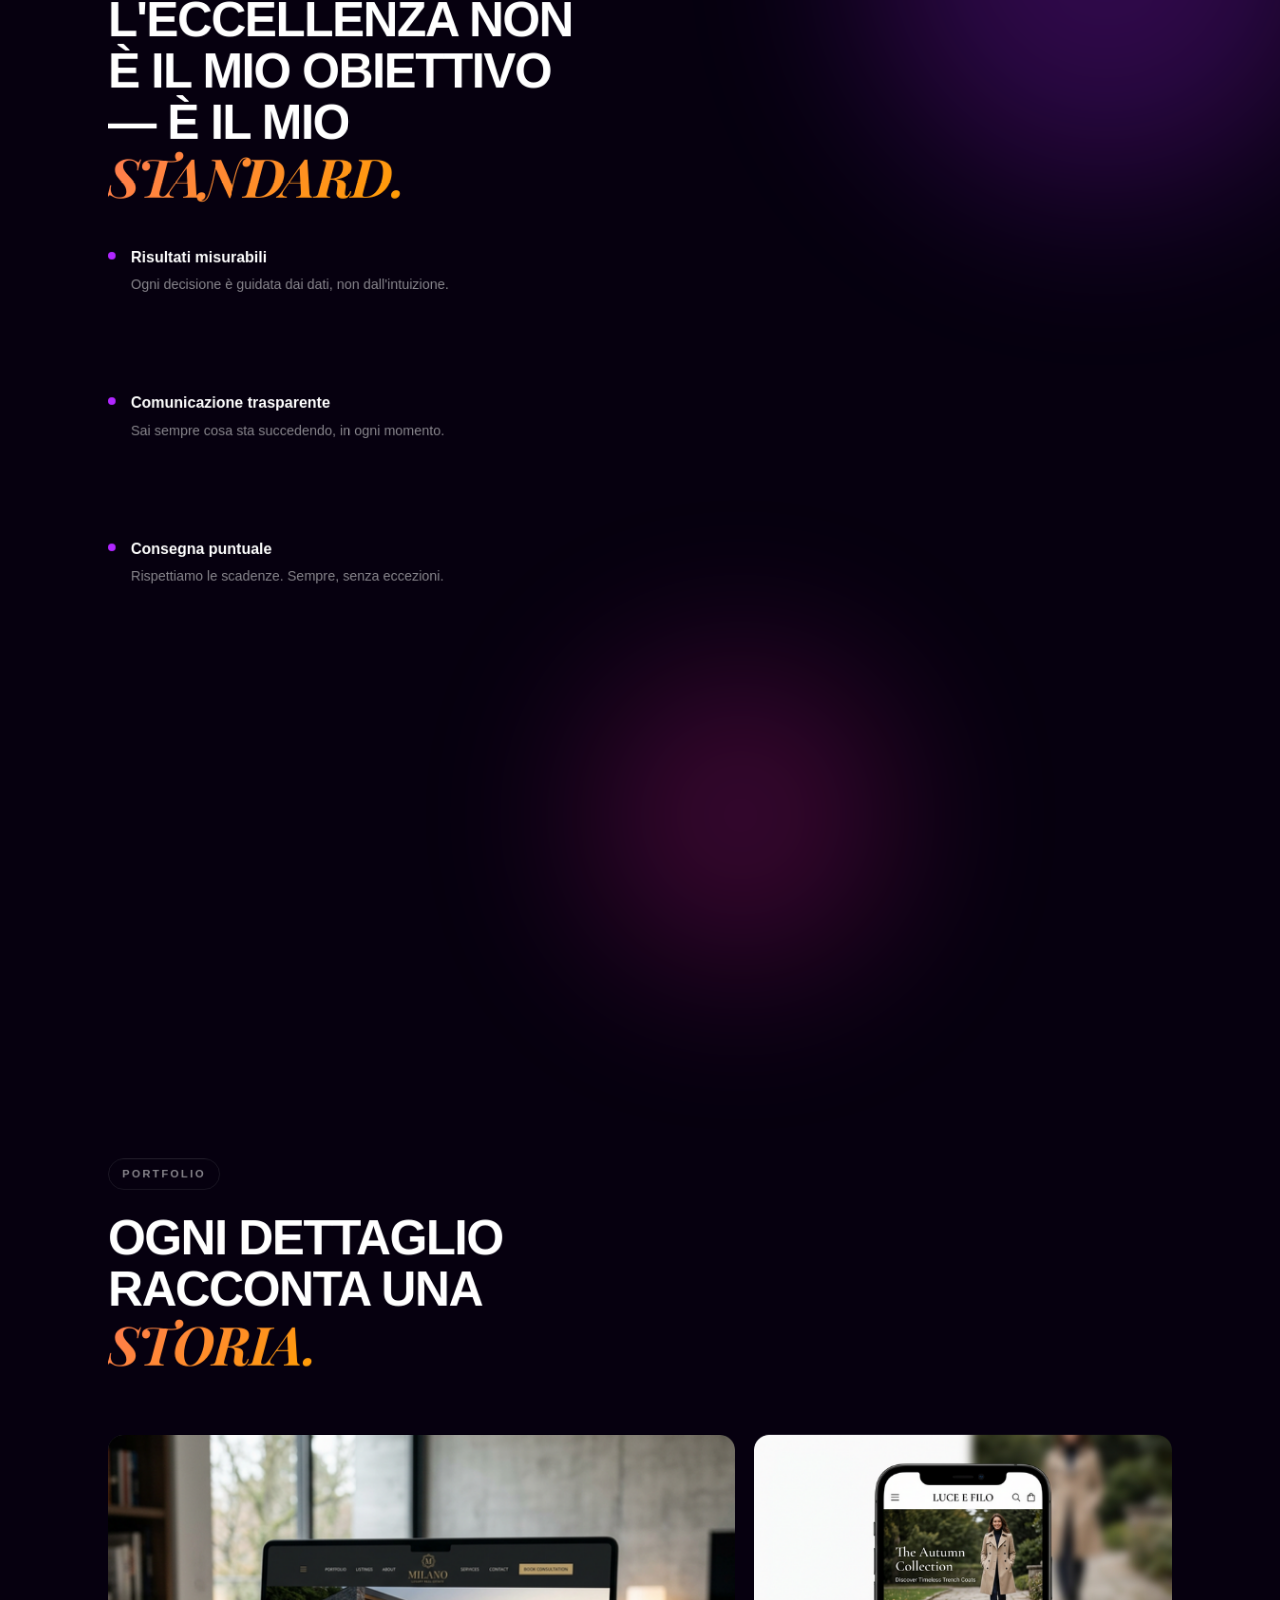
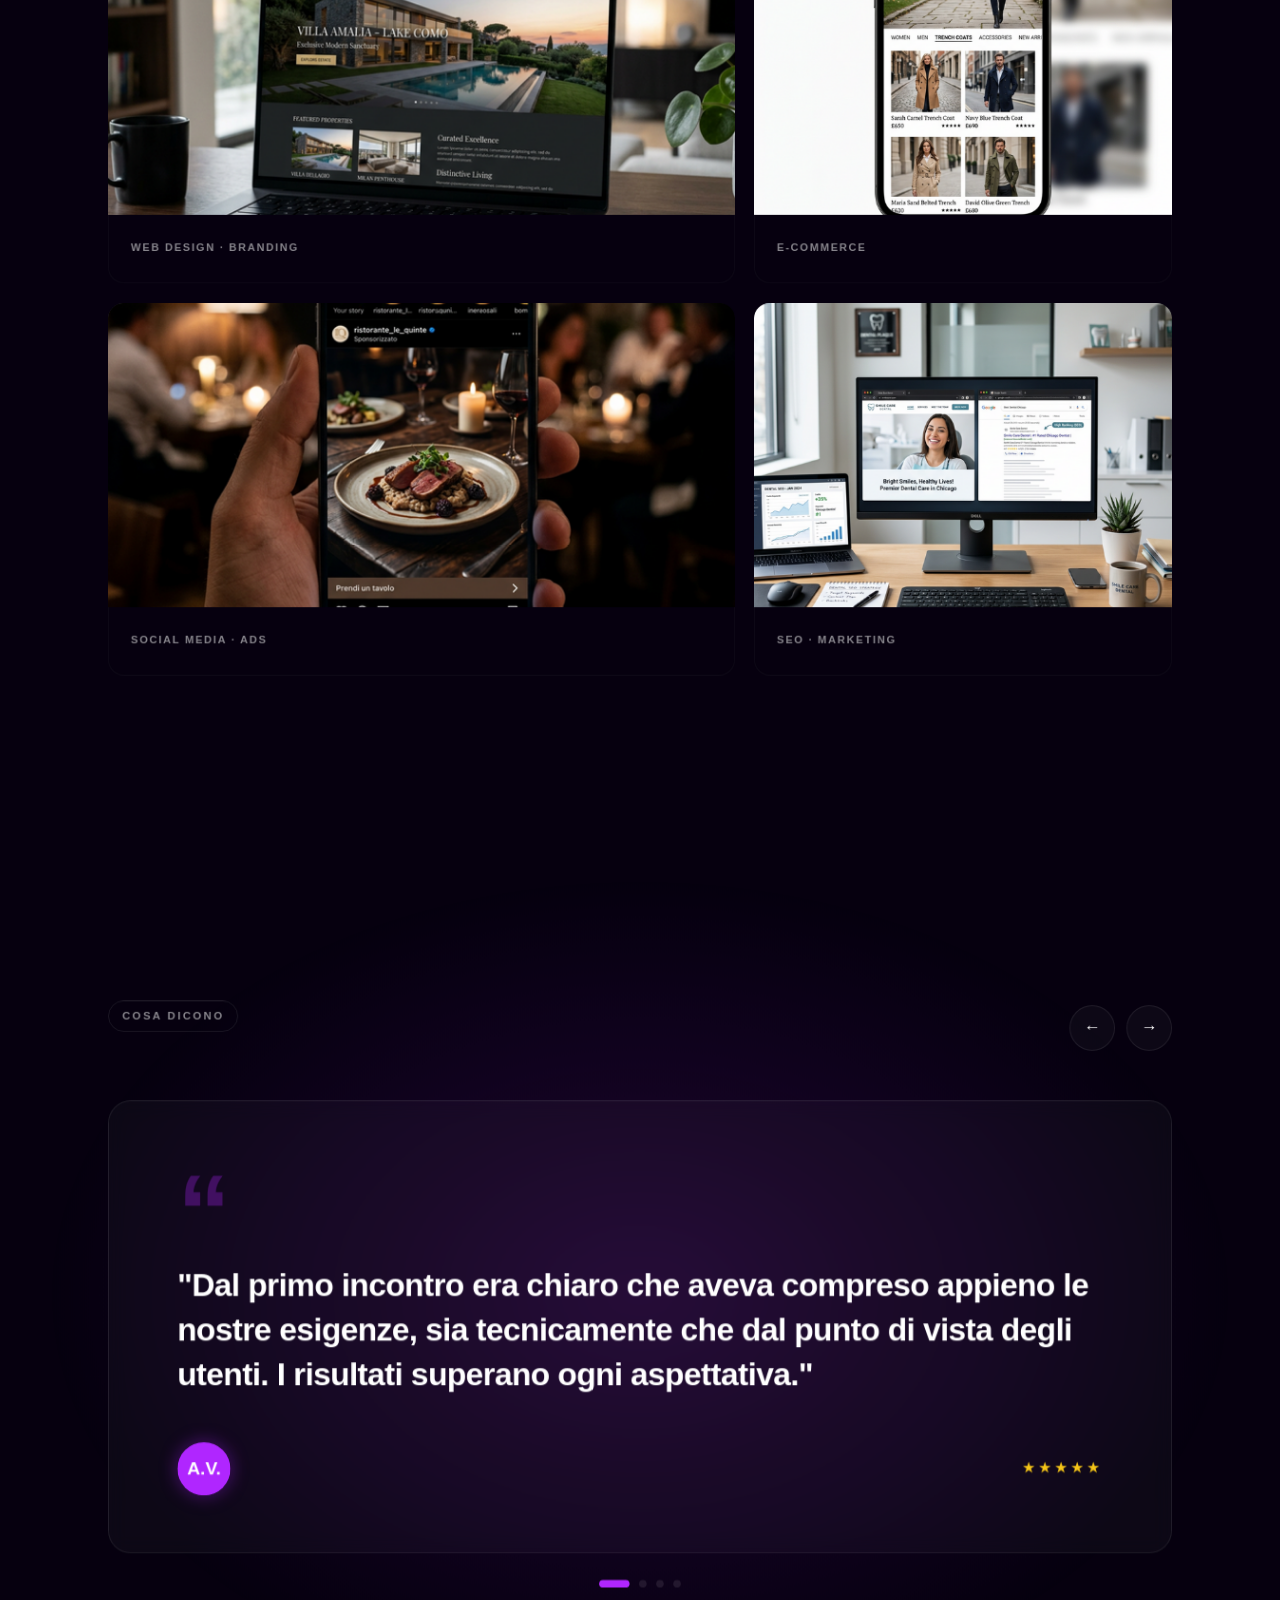
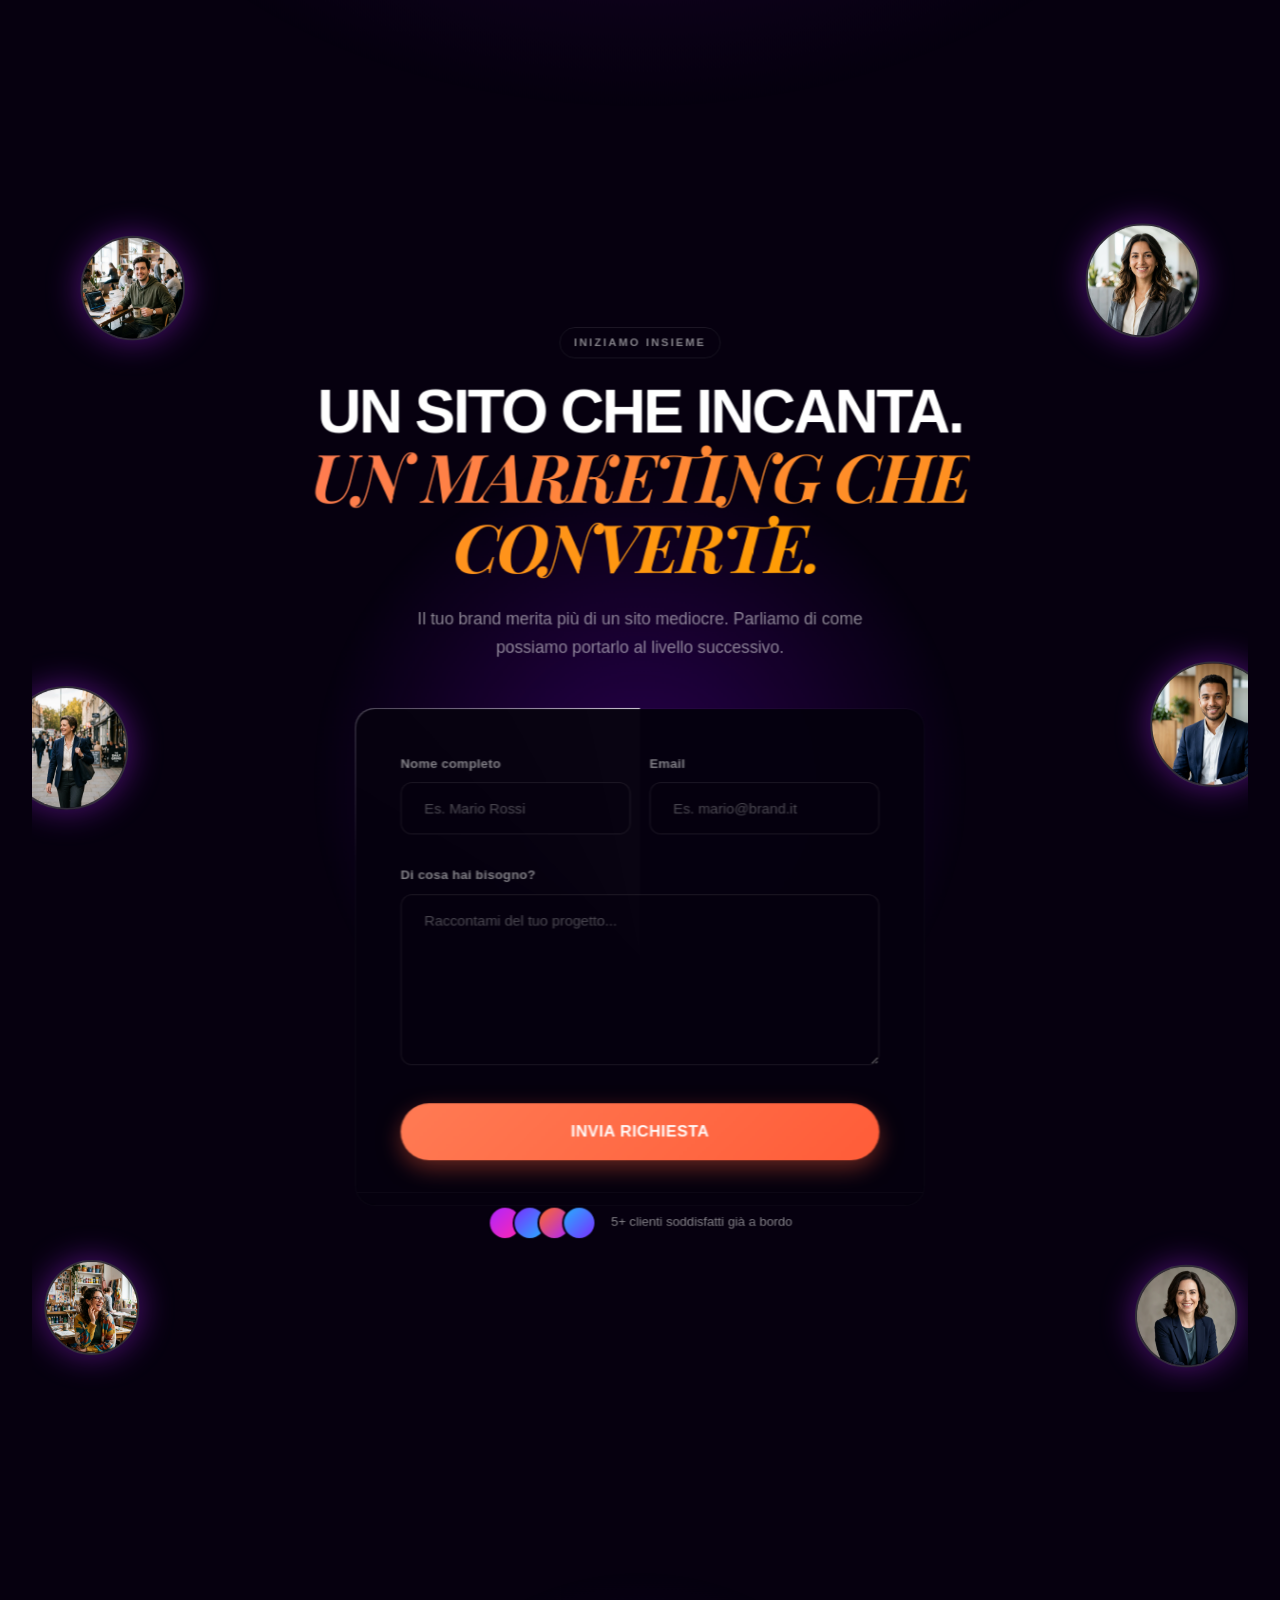
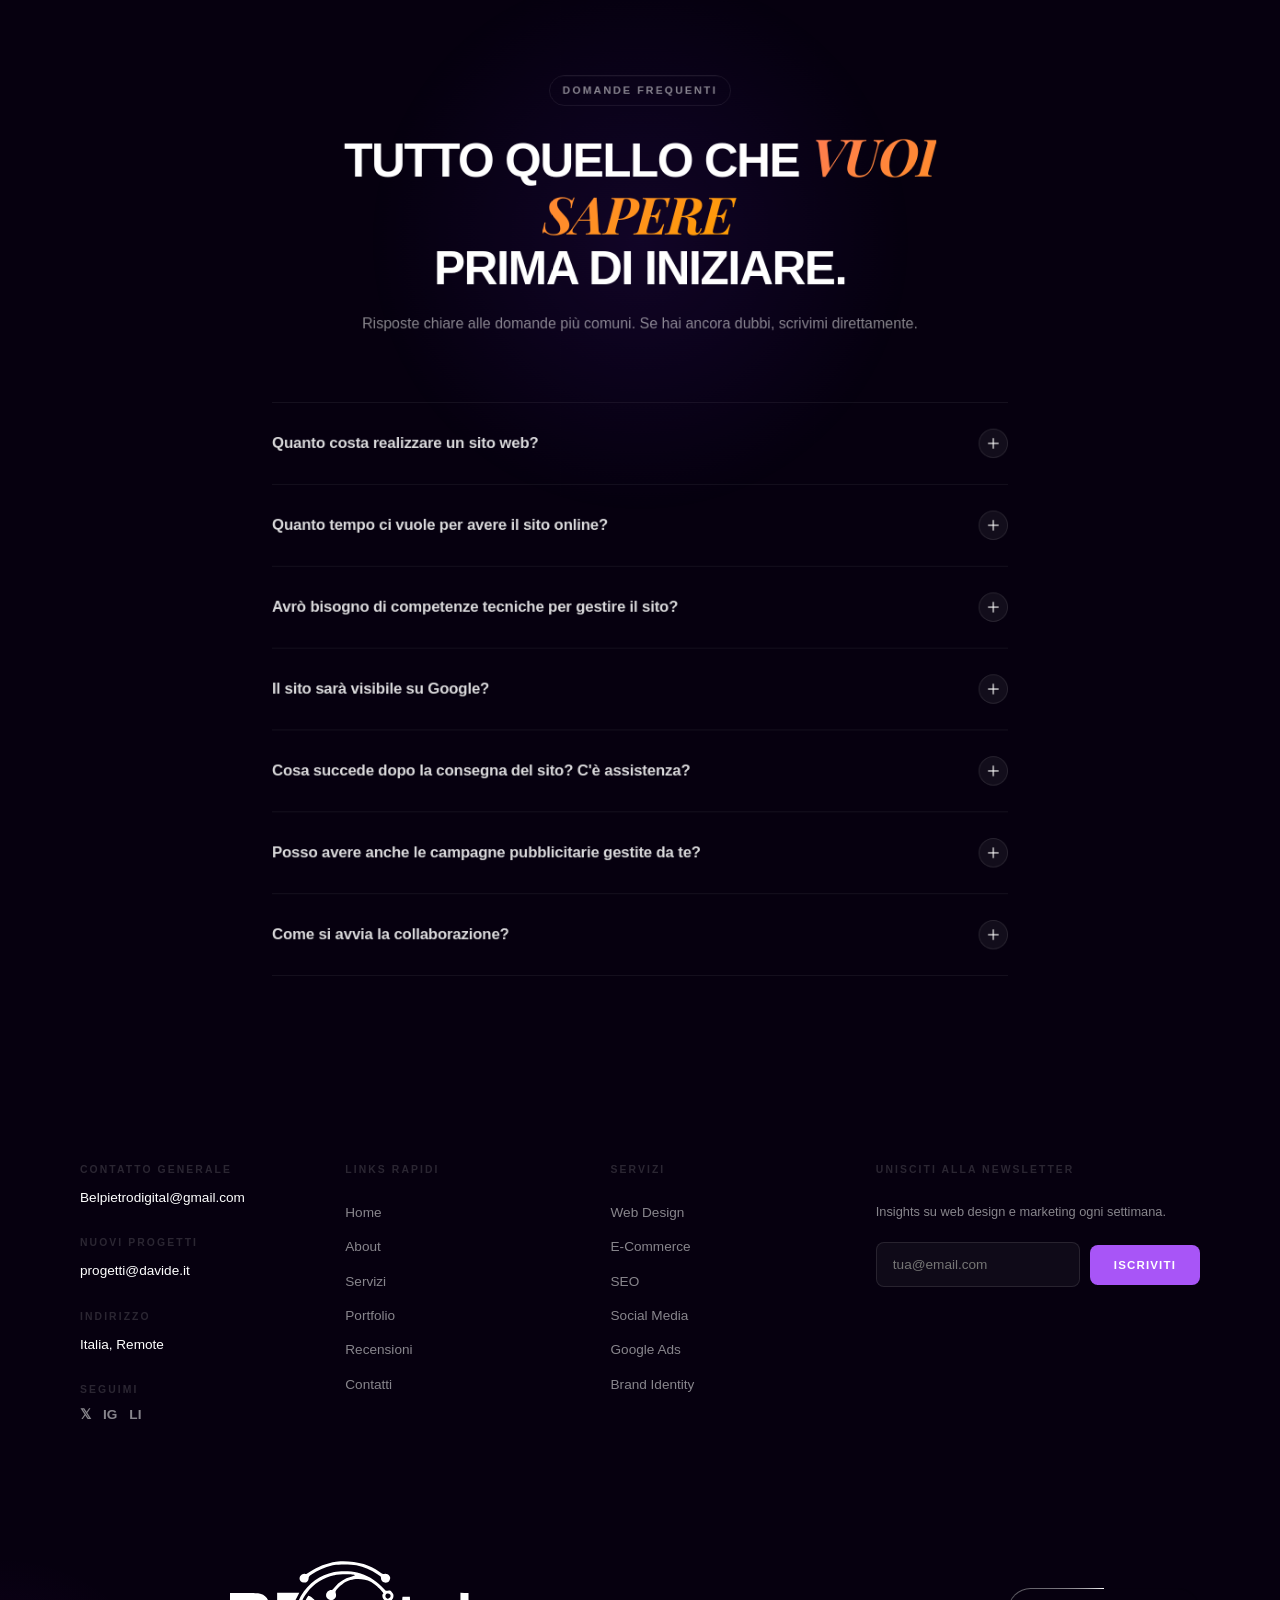
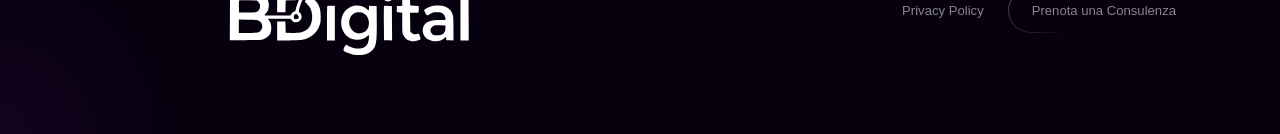
==== commit 2f4ea69f: "Espansione multi-pagina: Home, Servizi, Chi Siamo, Progetti, Contatti" ====
--- a/index.html
+++ b/index.html
@@ -50,14 +50,14 @@
             </svg>
         </div>
         <div class="nav-links" id="navLinks">
-            <a href="#about">About</a>
-            <a href="#services">Servizi</a>
-            <a href="#works">Portfolio</a>
-            <a href="#testimonials">Recensioni</a>
-            <a href="#contact">Contatti</a>
+            <a href="index.html">Home</a>
+            <a href="servizi.html">Servizi</a>
+            <a href="chi-siamo.html">Chi Siamo</a>
+            <a href="progetti.html">Progetti</a>
+            <a href="contatti.html">Contatti</a>
         </div>
         <div class="nav-right">
-            <a href="#contact" class="nav-cta" id="navCta">Iniziamo →</a>
+            <a href="contatti.html" class="nav-cta" id="navCta">Lavoriamo insieme →</a>
             <button class="menu-toggle" id="menuToggle" aria-label="Menu">
                 <span></span><span></span><span></span>
             </button>
@@ -67,12 +67,12 @@
     <!-- Mobile Menu -->
     <div class="mobile-menu" id="mobileMenu">
         <div class="mobile-menu-inner">
-            <a href="#about" class="mobile-link">About</a>
-            <a href="#services" class="mobile-link">Servizi</a>
-            <a href="#works" class="mobile-link">Portfolio</a>
-            <a href="#testimonials" class="mobile-link">Recensioni</a>
-            <a href="#contact" class="mobile-link">Contatti</a>
-            <a href="#contact" class="mobile-link mobile-menu-cta">Iniziamo →</a>
+            <a href="index.html" class="mobile-link">Home</a>
+            <a href="servizi.html" class="mobile-link">Servizi</a>
+            <a href="chi-siamo.html" class="mobile-link">Chi Siamo</a>
+            <a href="progetti.html" class="mobile-link">Progetti</a>
+            <a href="contatti.html" class="mobile-link">Contatti</a>
+            <a href="contatti.html" class="mobile-link mobile-menu-cta">Lavoriamo insieme →</a>
         </div>
     </div>
 
@@ -117,8 +117,8 @@
                 bellissimo e ottimizzato che porta risultati concreti al tuo business.
             </p>
             <div class="hero-actions reveal-up">
-                <a href="#contact" class="btn-primary" id="heroCtaBtn">Prenota una Call Gratuita</a>
-                <a href="#works" class="btn-ghost" id="heroWorkBtn">Guarda il Portfolio →</a>
+                <a href="contatti.html" class="btn-primary" id="heroCtaBtn">Prenota una Call Gratuita</a>
+                <a href="progetti.html" class="btn-ghost" id="heroWorkBtn">Guarda il Portfolio →</a>
             </div>
             <div class="hero-stats reveal-up">
                 <div class="stat">
@@ -174,7 +174,7 @@
                         per far
                         crescere il tuo business al livello successivo.
                     </p>
-                    <a href="#about" class="btn-outline" id="aboutViewBtn">Scopri di più →</a>
+                    <a href="chi-siamo.html" class="btn-outline" id="aboutViewBtn">Scopri di più →</a>
 
                 </div>
             </div>
@@ -189,7 +189,7 @@
                 <h2 class="section-title">SERVIZI PENSATI PER <span class="serif-highlight highlight">ELEVARE</span> IL
                     TUO BRAND E
                     ACCELERARE LA CRESCITA.</h2>
-                <a href="#contact" class="btn-outline-small" id="servicesTalkBtn">Parliamo →</a>
+                <a href="servizi.html" class="btn-outline-small" id="servicesTalkBtn">Vedi tutti i servizi →</a>
             </div>
 
             <div class="services-grid">
@@ -278,7 +278,7 @@
                 <div class="service-card service-card-cta reveal-up" id="serviceCard6">
                     <h3 class="service-cta-title">PRONTO A DISTINGUERTI? TRASFORMIAMO LA TUA VISIONE IN <span
                             class="serif-highlight highlight">REALTÀ.</span></h3>
-                    <a href="#contact" class="btn-primary-sm" id="serviceContactBtn">Lavoriamo insieme →</a>
+                    <a href="contatti.html" class="btn-primary-sm" id="serviceContactBtn">Lavoriamo insieme →</a>
                 </div>
             </div>
         </div>
--- a/style.css
+++ b/style.css
@@ -3034,4 +3034,795 @@
         opacity: 1;
         transform: none;
     }
+}
+
+/* ═══════════════════════════════════════════════════════════
+   MULTI-PAGE — SHARED INNER PAGE STYLES
+═══════════════════════════════════════════════════════════ */
+
+/* Active nav link */
+.nav-links a.active {
+    color: var(--white) !important;
+    opacity: 1 !important;
+}
+
+.nav-links a.active::after {
+    width: 100% !important;
+    opacity: 1 !important;
+}
+
+/* ── Inner Page Hero ── */
+.inner-hero {
+    padding: 160px 0 80px;
+    text-align: center;
+    position: relative;
+    overflow: hidden;
+}
+
+.inner-hero::before {
+    content: '';
+    position: absolute;
+    top: -100px;
+    left: 50%;
+    transform: translateX(-50%);
+    width: 800px;
+    height: 500px;
+    background: radial-gradient(ellipse at center, rgba(123, 47, 255, 0.15) 0%, transparent 65%);
+    pointer-events: none;
+}
+
+.inner-hero .section-tag {
+    margin-bottom: 20px;
+}
+
+.inner-hero-title {
+    font-size: clamp(2.8rem, 7vw, 5.5rem);
+    font-weight: 900;
+    letter-spacing: -0.04em;
+    line-height: 1.05;
+    margin-bottom: 20px;
+    color: var(--white);
+}
+
+.inner-hero-sub {
+    font-size: 1.1rem;
+    color: var(--gray);
+    max-width: 600px;
+    margin: 0 auto 32px;
+    line-height: 1.7;
+}
+
+.breadcrumb {
+    display: flex;
+    align-items: center;
+    gap: 8px;
+    justify-content: center;
+    font-size: 0.78rem;
+    color: var(--gray);
+    letter-spacing: 0.05em;
+    text-transform: uppercase;
+}
+
+.breadcrumb a {
+    color: var(--gray);
+    transition: color 0.3s;
+}
+
+.breadcrumb a:hover {
+    color: var(--white);
+}
+
+.breadcrumb .sep {
+    opacity: 0.3;
+}
+
+/* ── Page Sections ── */
+.page-section {
+    padding: 88px 0;
+}
+
+.page-section-sm {
+    padding: 56px 0;
+}
+
+/* ── Intro Pillars (Home teaser) ── */
+.pillars-grid {
+    display: grid;
+    grid-template-columns: repeat(3, 1fr);
+    gap: 24px;
+    margin-top: 56px;
+}
+
+.pillar-card {
+    background: var(--bg-card);
+    border: 1px solid var(--border);
+    border-radius: 20px;
+    padding: 40px 32px;
+    transition: all 0.3s var(--easing);
+    position: relative;
+    overflow: hidden;
+}
+
+.pillar-card::before {
+    content: '';
+    position: absolute;
+    inset: 0;
+    background: linear-gradient(135deg, rgba(176, 38, 255, 0.05) 0%, transparent 60%);
+    opacity: 0;
+    transition: opacity 0.3s;
+}
+
+.pillar-card:hover {
+    border-color: rgba(176, 38, 255, 0.3);
+    transform: translateY(-6px);
+    background: var(--bg-card-hover);
+}
+
+.pillar-card:hover::before {
+    opacity: 1;
+}
+
+.pillar-num {
+    font-size: 0.65rem;
+    font-weight: 800;
+    letter-spacing: 0.2em;
+    color: var(--purple);
+    text-transform: uppercase;
+    margin-bottom: 20px;
+    display: block;
+}
+
+.pillar-title {
+    font-size: 1.3rem;
+    font-weight: 800;
+    color: var(--white);
+    margin-bottom: 12px;
+}
+
+.pillar-desc {
+    font-size: 0.9rem;
+    color: var(--gray);
+    line-height: 1.7;
+}
+
+.pillar-link {
+    display: inline-flex;
+    align-items: center;
+    gap: 6px;
+    margin-top: 20px;
+    font-size: 0.82rem;
+    font-weight: 700;
+    color: var(--purple);
+    transition: gap 0.3s;
+}
+
+.pillar-link:hover {
+    gap: 10px;
+}
+
+/* ── Methodology Steps ── */
+.method-steps {
+    display: grid;
+    grid-template-columns: repeat(3, 1fr);
+    gap: 0;
+    margin-top: 56px;
+    position: relative;
+}
+
+.method-steps::before {
+    content: '';
+    position: absolute;
+    top: 32px;
+    left: 16%;
+    right: 16%;
+    height: 1px;
+    background: linear-gradient(90deg, transparent, rgba(176, 38, 255, 0.4), transparent);
+}
+
+.method-step {
+    text-align: center;
+    padding: 0 32px;
+    position: relative;
+}
+
+.method-step-num {
+    width: 64px;
+    height: 64px;
+    border-radius: 50%;
+    border: 1px solid var(--border);
+    background: rgba(176, 38, 255, 0.1);
+    display: flex;
+    align-items: center;
+    justify-content: center;
+    font-size: 1.3rem;
+    font-weight: 900;
+    color: var(--purple);
+    margin: 0 auto 24px;
+}
+
+.method-step-title {
+    font-size: 1rem;
+    font-weight: 800;
+    color: var(--white);
+    margin-bottom: 10px;
+}
+
+.method-step-desc {
+    font-size: 0.875rem;
+    color: var(--gray);
+    line-height: 1.7;
+}
+
+/* ── Service Detail Cards ── */
+.services-detail-grid {
+    display: grid;
+    grid-template-columns: repeat(2, 1fr);
+    gap: 24px;
+    margin-top: 56px;
+}
+
+.service-detail-card {
+    background: var(--bg-card);
+    border: 1px solid var(--border);
+    border-radius: 20px;
+    padding: 40px;
+    transition: all 0.3s var(--easing);
+    position: relative;
+    overflow: hidden;
+}
+
+.service-detail-card:hover {
+    border-color: rgba(176, 38, 255, 0.25);
+    background: var(--bg-card-hover);
+    transform: translateY(-4px);
+}
+
+.service-detail-card.card-wide {
+    grid-column: span 2;
+}
+
+.sdc-icon {
+    width: 52px;
+    height: 52px;
+    border-radius: 14px;
+    background: rgba(176, 38, 255, 0.12);
+    border: 1px solid rgba(176, 38, 255, 0.2);
+    display: flex;
+    align-items: center;
+    justify-content: center;
+    margin-bottom: 24px;
+    color: var(--purple);
+}
+
+.sdc-title {
+    font-size: 1.2rem;
+    font-weight: 800;
+    color: var(--white);
+    margin-bottom: 12px;
+}
+
+.sdc-desc {
+    font-size: 0.9rem;
+    color: var(--gray);
+    line-height: 1.7;
+    margin-bottom: 24px;
+}
+
+.sdc-includes {
+    list-style: none;
+    display: flex;
+    flex-direction: column;
+    gap: 8px;
+    margin-bottom: 28px;
+}
+
+.sdc-includes li {
+    font-size: 0.85rem;
+    color: rgba(255, 255, 255, 0.7);
+    display: flex;
+    align-items: center;
+    gap: 10px;
+}
+
+.sdc-includes li::before {
+    content: '✓';
+    color: var(--purple);
+    font-weight: 700;
+    flex-shrink: 0;
+}
+
+.sdc-price {
+    display: inline-block;
+    font-size: 0.75rem;
+    font-weight: 800;
+    letter-spacing: 0.08em;
+    text-transform: uppercase;
+    color: var(--purple);
+    background: rgba(176, 38, 255, 0.1);
+    border: 1px solid rgba(176, 38, 255, 0.2);
+    border-radius: 40px;
+    padding: 6px 16px;
+}
+
+/* ── Values Grid (Chi Siamo) ── */
+.values-grid {
+    display: grid;
+    grid-template-columns: repeat(4, 1fr);
+    gap: 20px;
+    margin-top: 56px;
+}
+
+.value-card {
+    background: var(--bg-card);
+    border: 1px solid var(--border);
+    border-radius: 20px;
+    padding: 32px 24px;
+    text-align: center;
+    transition: all 0.3s var(--easing);
+}
+
+.value-card:hover {
+    border-color: rgba(176, 38, 255, 0.3);
+    background: var(--bg-card-hover);
+    transform: translateY(-4px);
+}
+
+.value-icon {
+    font-size: 2rem;
+    margin-bottom: 16px;
+    display: block;
+}
+
+.value-title {
+    font-size: 1rem;
+    font-weight: 800;
+    color: var(--white);
+    margin-bottom: 10px;
+}
+
+.value-desc {
+    font-size: 0.82rem;
+    color: var(--gray);
+    line-height: 1.65;
+}
+
+/* ── About Split Layout (Chi Siamo hero) ── */
+.about-split {
+    display: grid;
+    grid-template-columns: 1fr 1fr;
+    gap: 80px;
+    align-items: center;
+    padding: 80px 0;
+}
+
+.about-split-img {
+    position: relative;
+}
+
+.about-split-img .about-img-card {
+    aspect-ratio: 3/4;
+    max-height: 560px;
+}
+
+.about-split-text .section-tag {
+    margin-bottom: 16px;
+}
+
+.about-split-text h2 {
+    font-size: clamp(2rem, 4vw, 3rem);
+    margin-bottom: 24px;
+}
+
+.about-split-text p {
+    font-size: 1rem;
+    color: var(--gray);
+    line-height: 1.8;
+    margin-bottom: 16px;
+}
+
+/* ── Tech Stack ── */
+.tech-stack-grid {
+    display: flex;
+    flex-wrap: wrap;
+    gap: 12px;
+    margin-top: 40px;
+}
+
+.tech-chip {
+    display: flex;
+    align-items: center;
+    gap: 8px;
+    background: var(--bg-card);
+    border: 1px solid var(--border);
+    border-radius: 40px;
+    padding: 10px 20px;
+    font-size: 0.85rem;
+    font-weight: 600;
+    color: rgba(255, 255, 255, 0.8);
+    transition: all 0.3s;
+}
+
+.tech-chip:hover {
+    border-color: rgba(176, 38, 255, 0.3);
+    background: var(--bg-card-hover);
+    color: var(--white);
+}
+
+.tech-chip span {
+    font-size: 1.1rem;
+}
+
+/* ── Numbers Strip (Chi Siamo) ── */
+.numbers-strip {
+    display: grid;
+    grid-template-columns: repeat(3, 1fr);
+    gap: 24px;
+    padding: 56px 0;
+    border-top: 1px solid var(--border);
+    border-bottom: 1px solid var(--border);
+    margin: 56px 0;
+}
+
+.number-item {
+    text-align: center;
+}
+
+.number-value {
+    font-size: clamp(2.5rem, 5vw, 4rem);
+    font-weight: 900;
+    letter-spacing: -0.05em;
+    background: linear-gradient(135deg, var(--white), rgba(255,255,255,0.6));
+    -webkit-background-clip: text;
+    -webkit-text-fill-color: transparent;
+    background-clip: text;
+    line-height: 1;
+    margin-bottom: 8px;
+}
+
+.number-label {
+    font-size: 0.82rem;
+    color: var(--gray);
+    letter-spacing: 0.05em;
+    text-transform: uppercase;
+    font-weight: 600;
+}
+
+/* ── Project Filters ── */
+.project-filters {
+    display: flex;
+    gap: 10px;
+    flex-wrap: wrap;
+    margin: 40px 0 56px;
+}
+
+.filter-btn {
+    background: var(--bg-card);
+    border: 1px solid var(--border);
+    border-radius: 40px;
+    padding: 10px 22px;
+    font-size: 0.8rem;
+    font-weight: 700;
+    letter-spacing: 0.06em;
+    text-transform: uppercase;
+    color: var(--gray);
+    cursor: pointer;
+    transition: all 0.3s;
+    font-family: var(--font);
+}
+
+.filter-btn:hover {
+    border-color: rgba(176, 38, 255, 0.3);
+    color: var(--white);
+}
+
+.filter-btn.active {
+    background: var(--purple);
+    border-color: var(--purple);
+    color: var(--white);
+}
+
+/* ── Expanded Project Cards ── */
+.projects-full-grid {
+    display: grid;
+    grid-template-columns: repeat(2, 1fr);
+    gap: 32px;
+}
+
+.project-full-card {
+    background: var(--bg-card);
+    border: 1px solid var(--border);
+    border-radius: 20px;
+    overflow: hidden;
+    transition: all 0.3s var(--easing);
+}
+
+.project-full-card:hover {
+    border-color: rgba(176, 38, 255, 0.25);
+    transform: translateY(-6px);
+}
+
+.project-full-img {
+    width: 100%;
+    height: 260px;
+    object-fit: cover;
+    object-position: center top;
+    display: block;
+    transition: transform 0.5s var(--easing);
+}
+
+.project-full-card:hover .project-full-img {
+    transform: scale(1.04);
+}
+
+.project-full-img-wrap {
+    overflow: hidden;
+    height: 260px;
+}
+
+.project-full-body {
+    padding: 32px;
+}
+
+.project-full-type {
+    font-size: 0.65rem;
+    font-weight: 800;
+    letter-spacing: 0.18em;
+    color: var(--purple);
+    text-transform: uppercase;
+    margin-bottom: 10px;
+}
+
+.project-full-title {
+    font-size: 1.2rem;
+    font-weight: 800;
+    color: var(--white);
+    margin-bottom: 10px;
+}
+
+.project-full-desc {
+    font-size: 0.875rem;
+    color: var(--gray);
+    line-height: 1.7;
+    margin-bottom: 20px;
+}
+
+.project-results {
+    display: flex;
+    gap: 16px;
+    flex-wrap: wrap;
+}
+
+.result-badge {
+    font-size: 0.75rem;
+    font-weight: 700;
+    background: rgba(176, 38, 255, 0.1);
+    border: 1px solid rgba(176, 38, 255, 0.2);
+    color: var(--purple);
+    border-radius: 6px;
+    padding: 5px 12px;
+}
+
+.project-tags {
+    display: flex;
+    gap: 8px;
+    flex-wrap: wrap;
+    margin-top: 14px;
+}
+
+.project-tag {
+    font-size: 0.72rem;
+    color: var(--gray);
+    background: rgba(255,255,255,0.04);
+    border: 1px solid var(--border);
+    border-radius: 4px;
+    padding: 3px 10px;
+}
+
+/* ── Contact Info Cards ── */
+.contact-layout {
+    display: grid;
+    grid-template-columns: 1fr 1fr;
+    gap: 64px;
+    align-items: start;
+}
+
+.contact-info-cards {
+    display: flex;
+    flex-direction: column;
+    gap: 16px;
+}
+
+.contact-info-card {
+    background: var(--bg-card);
+    border: 1px solid var(--border);
+    border-radius: 16px;
+    padding: 24px 28px;
+    display: flex;
+    align-items: flex-start;
+    gap: 20px;
+    transition: all 0.3s;
+}
+
+.contact-info-card:hover {
+    border-color: rgba(176, 38, 255, 0.25);
+    background: var(--bg-card-hover);
+}
+
+.cic-icon {
+    width: 44px;
+    height: 44px;
+    min-width: 44px;
+    border-radius: 12px;
+    background: rgba(176, 38, 255, 0.12);
+    border: 1px solid rgba(176, 38, 255, 0.2);
+    display: flex;
+    align-items: center;
+    justify-content: center;
+    color: var(--purple);
+    font-size: 1.1rem;
+}
+
+.cic-label {
+    font-size: 0.65rem;
+    font-weight: 700;
+    letter-spacing: 0.15em;
+    text-transform: uppercase;
+    color: var(--gray);
+    margin-bottom: 4px;
+}
+
+.cic-value {
+    font-size: 0.95rem;
+    font-weight: 600;
+    color: var(--white);
+}
+
+.cic-value a {
+    color: var(--white);
+    transition: color 0.3s;
+}
+
+.cic-value a:hover {
+    color: var(--purple);
+}
+
+/* ── CTA Strip (shared across pages) ── */
+.cta-strip {
+    margin-top: 80px;
+    padding: 64px;
+    background: linear-gradient(135deg, rgba(176, 38, 255, 0.08) 0%, rgba(123, 47, 255, 0.05) 100%);
+    border: 1px solid rgba(176, 38, 255, 0.15);
+    border-radius: 24px;
+    text-align: center;
+    position: relative;
+    overflow: hidden;
+}
+
+.cta-strip::before {
+    content: '';
+    position: absolute;
+    top: 50%;
+    left: 50%;
+    transform: translate(-50%,-50%);
+    width: 400px;
+    height: 200px;
+    background: radial-gradient(ellipse, rgba(176, 38, 255, 0.12) 0%, transparent 70%);
+    pointer-events: none;
+}
+
+.cta-strip-tag {
+    font-size: 0.65rem;
+    font-weight: 800;
+    letter-spacing: 0.22em;
+    text-transform: uppercase;
+    color: var(--purple);
+    margin-bottom: 16px;
+    display: block;
+}
+
+.cta-strip-title {
+    font-size: clamp(1.8rem, 4vw, 2.6rem);
+    font-weight: 900;
+    color: var(--white);
+    letter-spacing: -0.03em;
+    margin-bottom: 16px;
+}
+
+.cta-strip-sub {
+    font-size: 1rem;
+    color: var(--gray);
+    margin-bottom: 32px;
+}
+
+/* ── Responsive: Multi-page ── */
+@media (max-width: 1024px) {
+    .pillars-grid {
+        grid-template-columns: 1fr;
+    }
+
+    .method-steps {
+        grid-template-columns: 1fr;
+        gap: 40px;
+    }
+
+    .method-steps::before {
+        display: none;
+    }
+
+    .services-detail-grid {
+        grid-template-columns: 1fr;
+    }
+
+    .service-detail-card.card-wide {
+        grid-column: span 1;
+    }
+
+    .values-grid {
+        grid-template-columns: repeat(2, 1fr);
+    }
+
+    .about-split {
+        grid-template-columns: 1fr;
+        gap: 48px;
+    }
+
+    .about-split-img {
+        max-width: 400px;
+        margin: 0 auto;
+    }
+
+    .projects-full-grid {
+        grid-template-columns: 1fr;
+    }
+
+    .contact-layout {
+        grid-template-columns: 1fr;
+        gap: 40px;
+    }
+
+    .cta-strip {
+        padding: 40px 24px;
+    }
+
+    .numbers-strip {
+        grid-template-columns: 1fr;
+        text-align: center;
+    }
+}
+
+@media (max-width: 768px) {
+    .inner-hero {
+        padding: 120px 0 60px;
+    }
+
+    .inner-hero-title {
+        font-size: clamp(2rem, 10vw, 3rem);
+    }
+
+    .values-grid {
+        grid-template-columns: 1fr 1fr;
+    }
+
+    .project-filters {
+        gap: 8px;
+    }
+
+    .filter-btn {
+        padding: 8px 16px;
+        font-size: 0.75rem;
+    }
+
+    .cta-strip {
+        padding: 32px 20px;
+    }
+
+    .tech-stack-grid {
+        gap: 8px;
+    }
+}
+
+@media (max-width: 480px) {
+    .values-grid {
+        grid-template-columns: 1fr;
+    }
 }
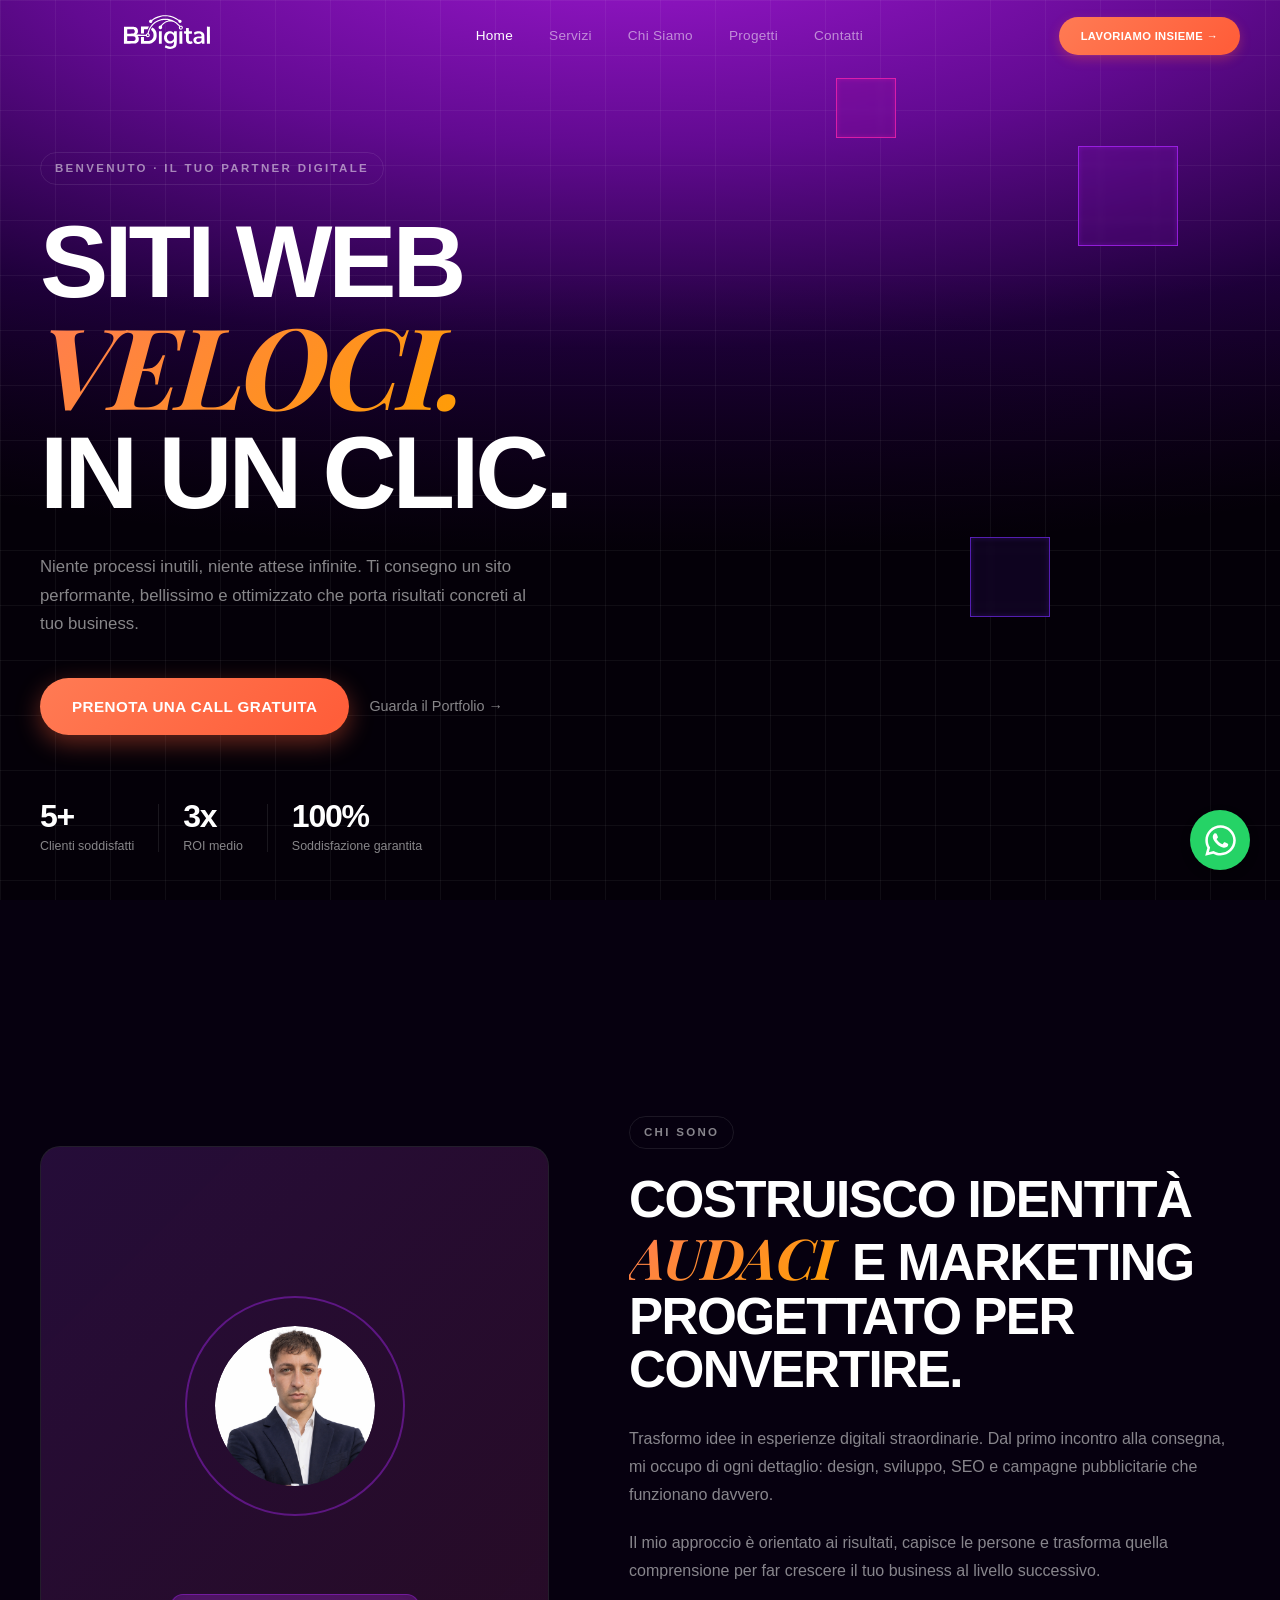
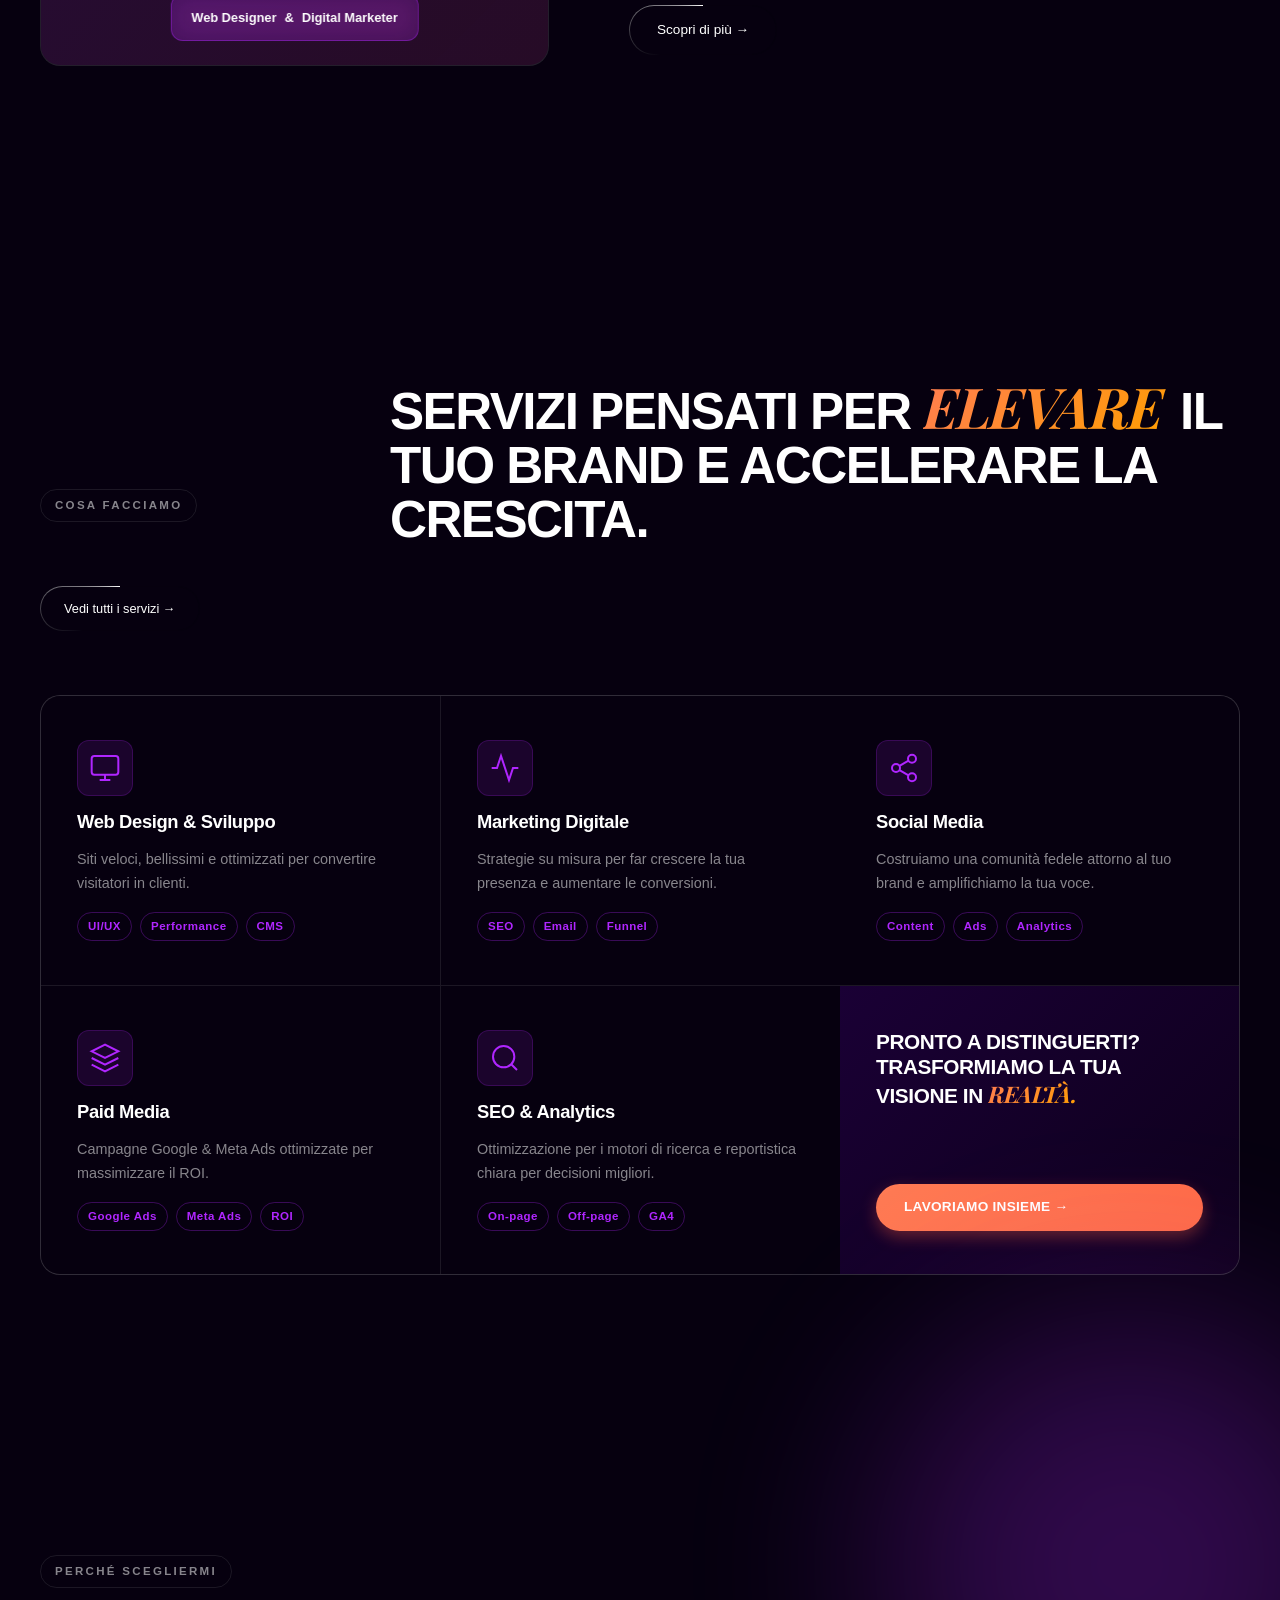
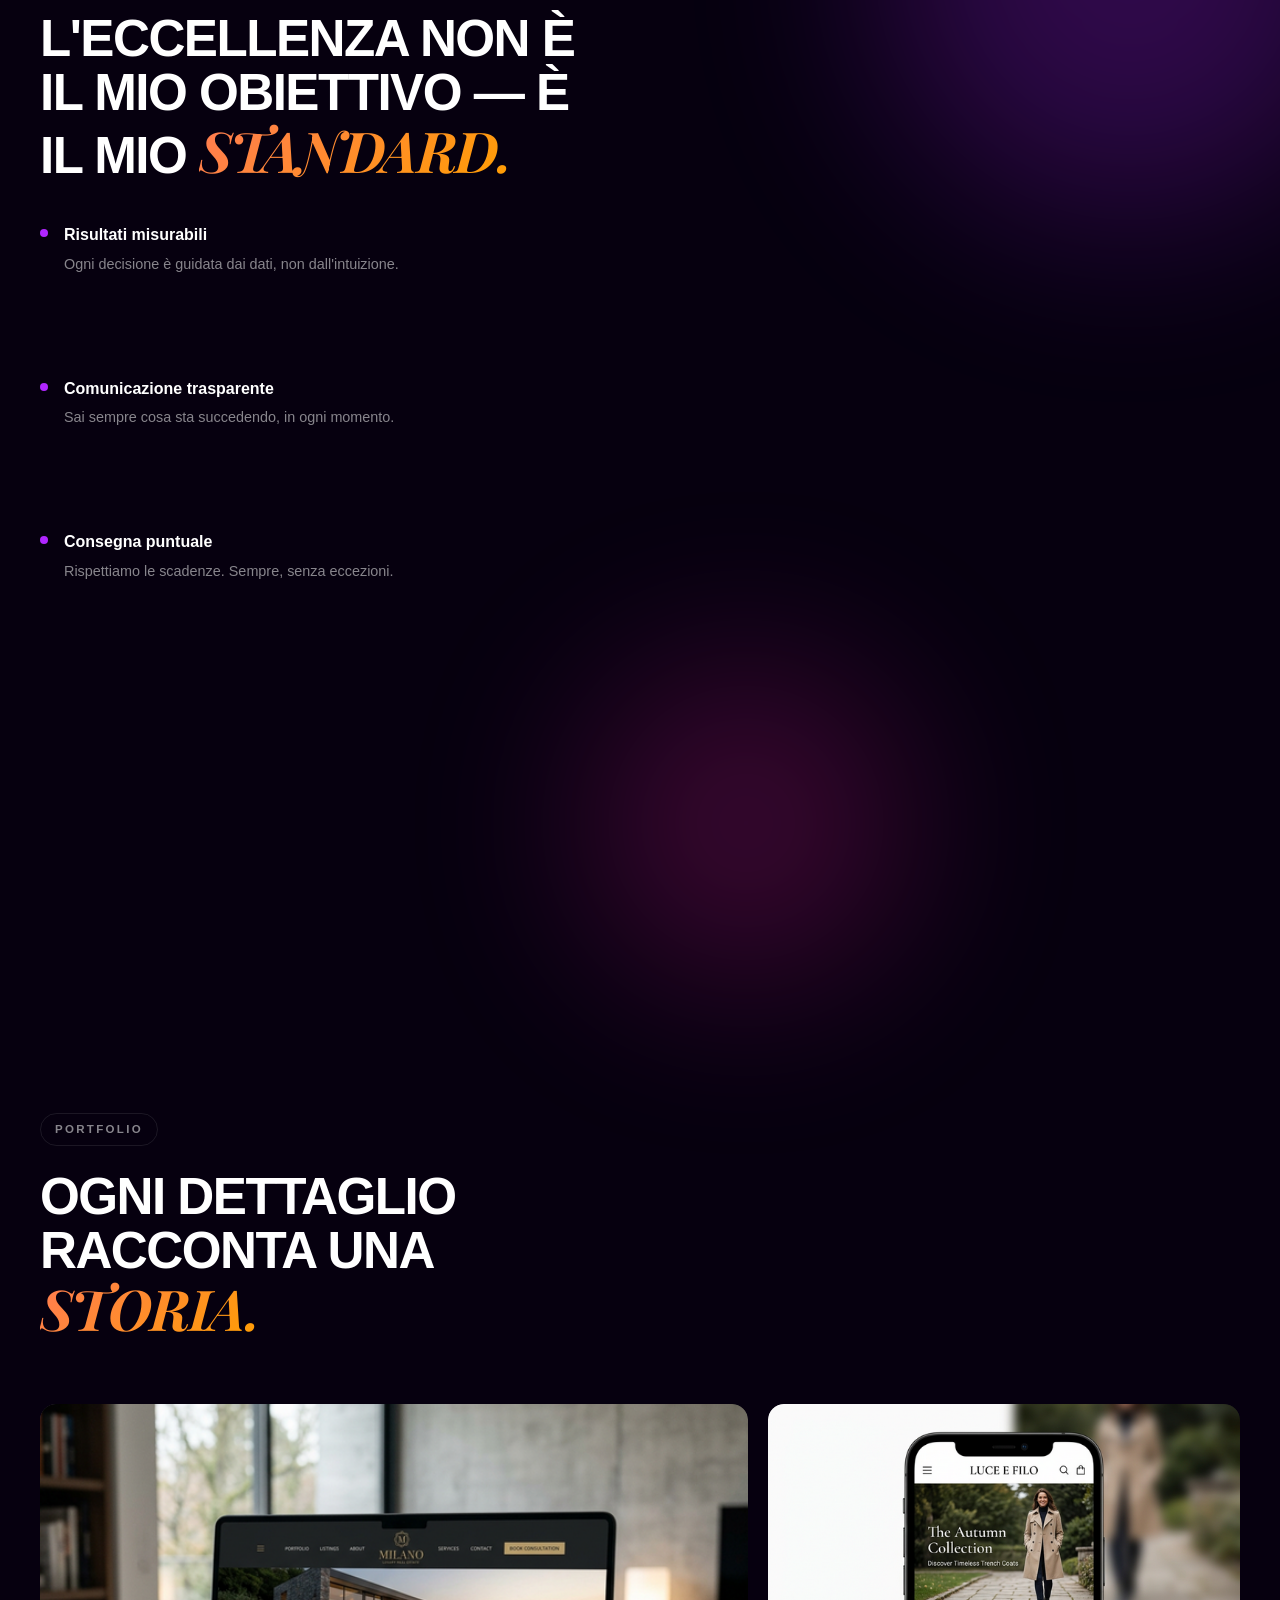
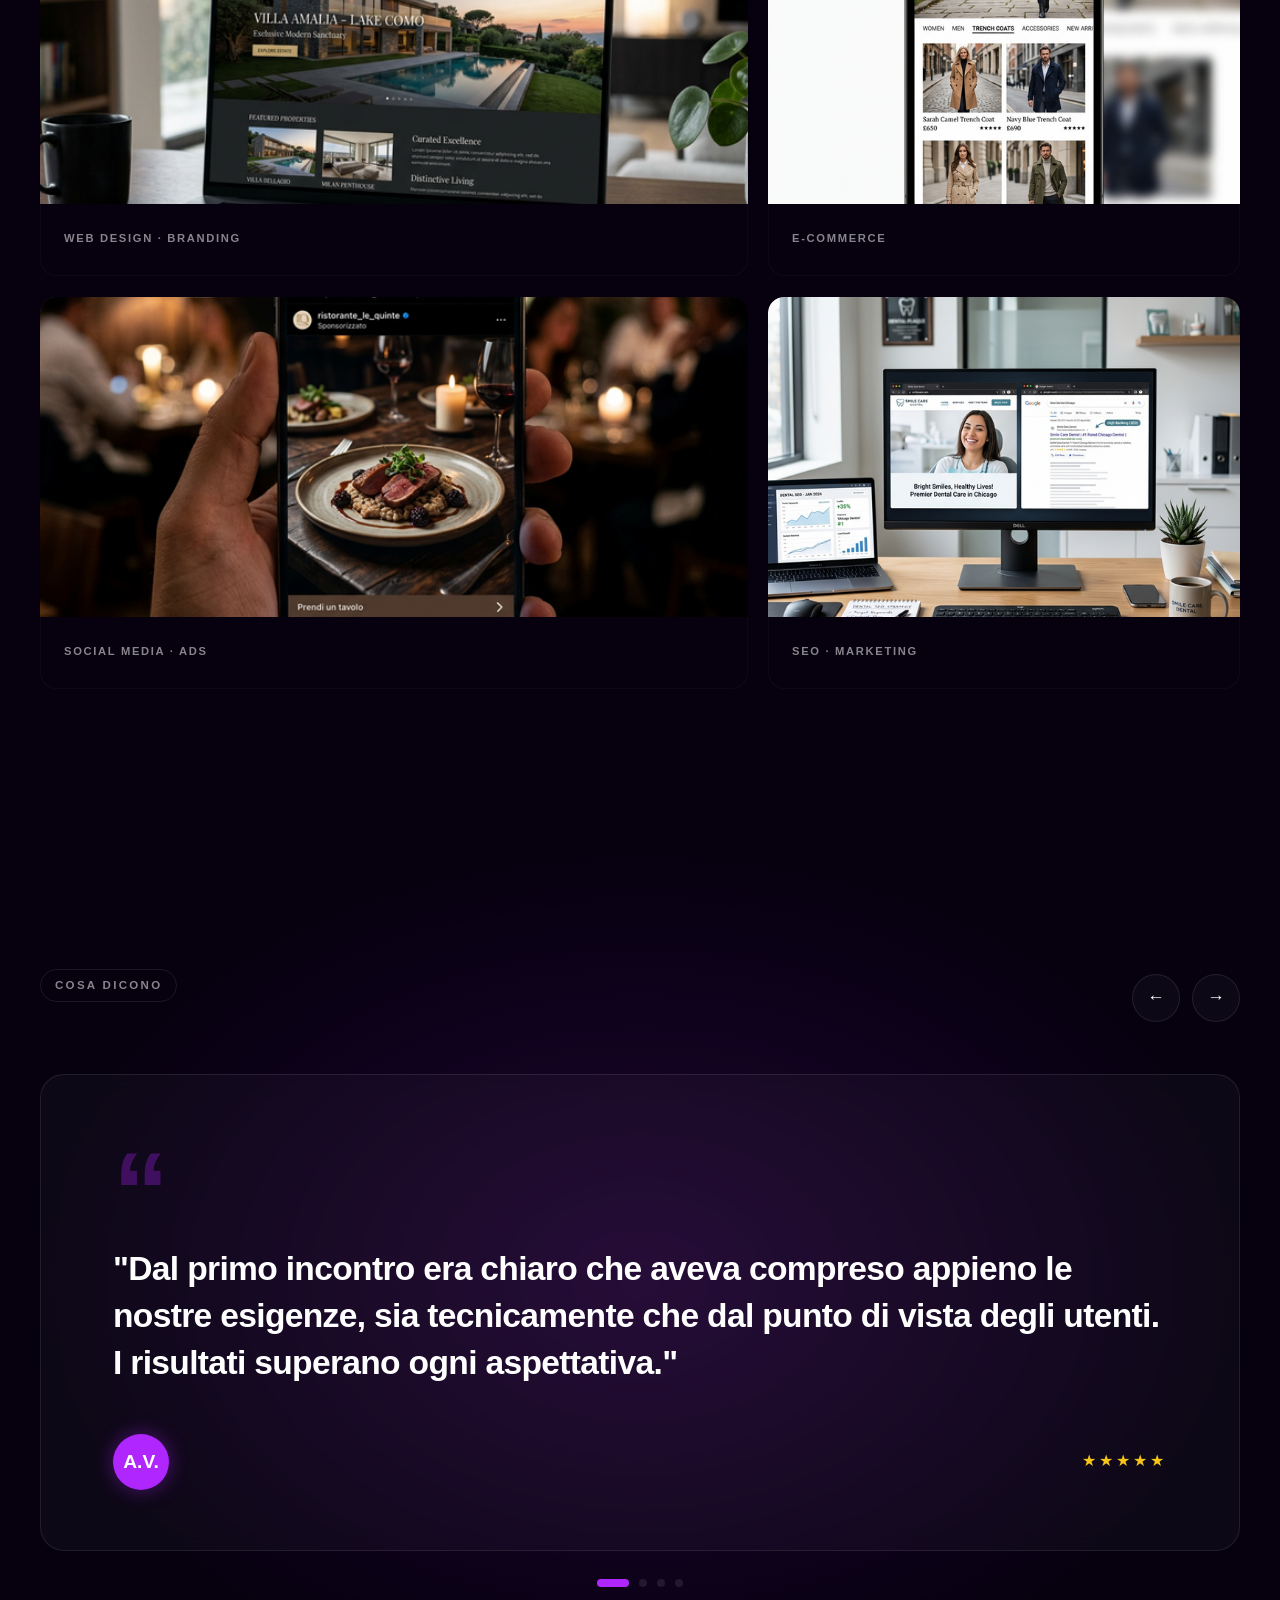
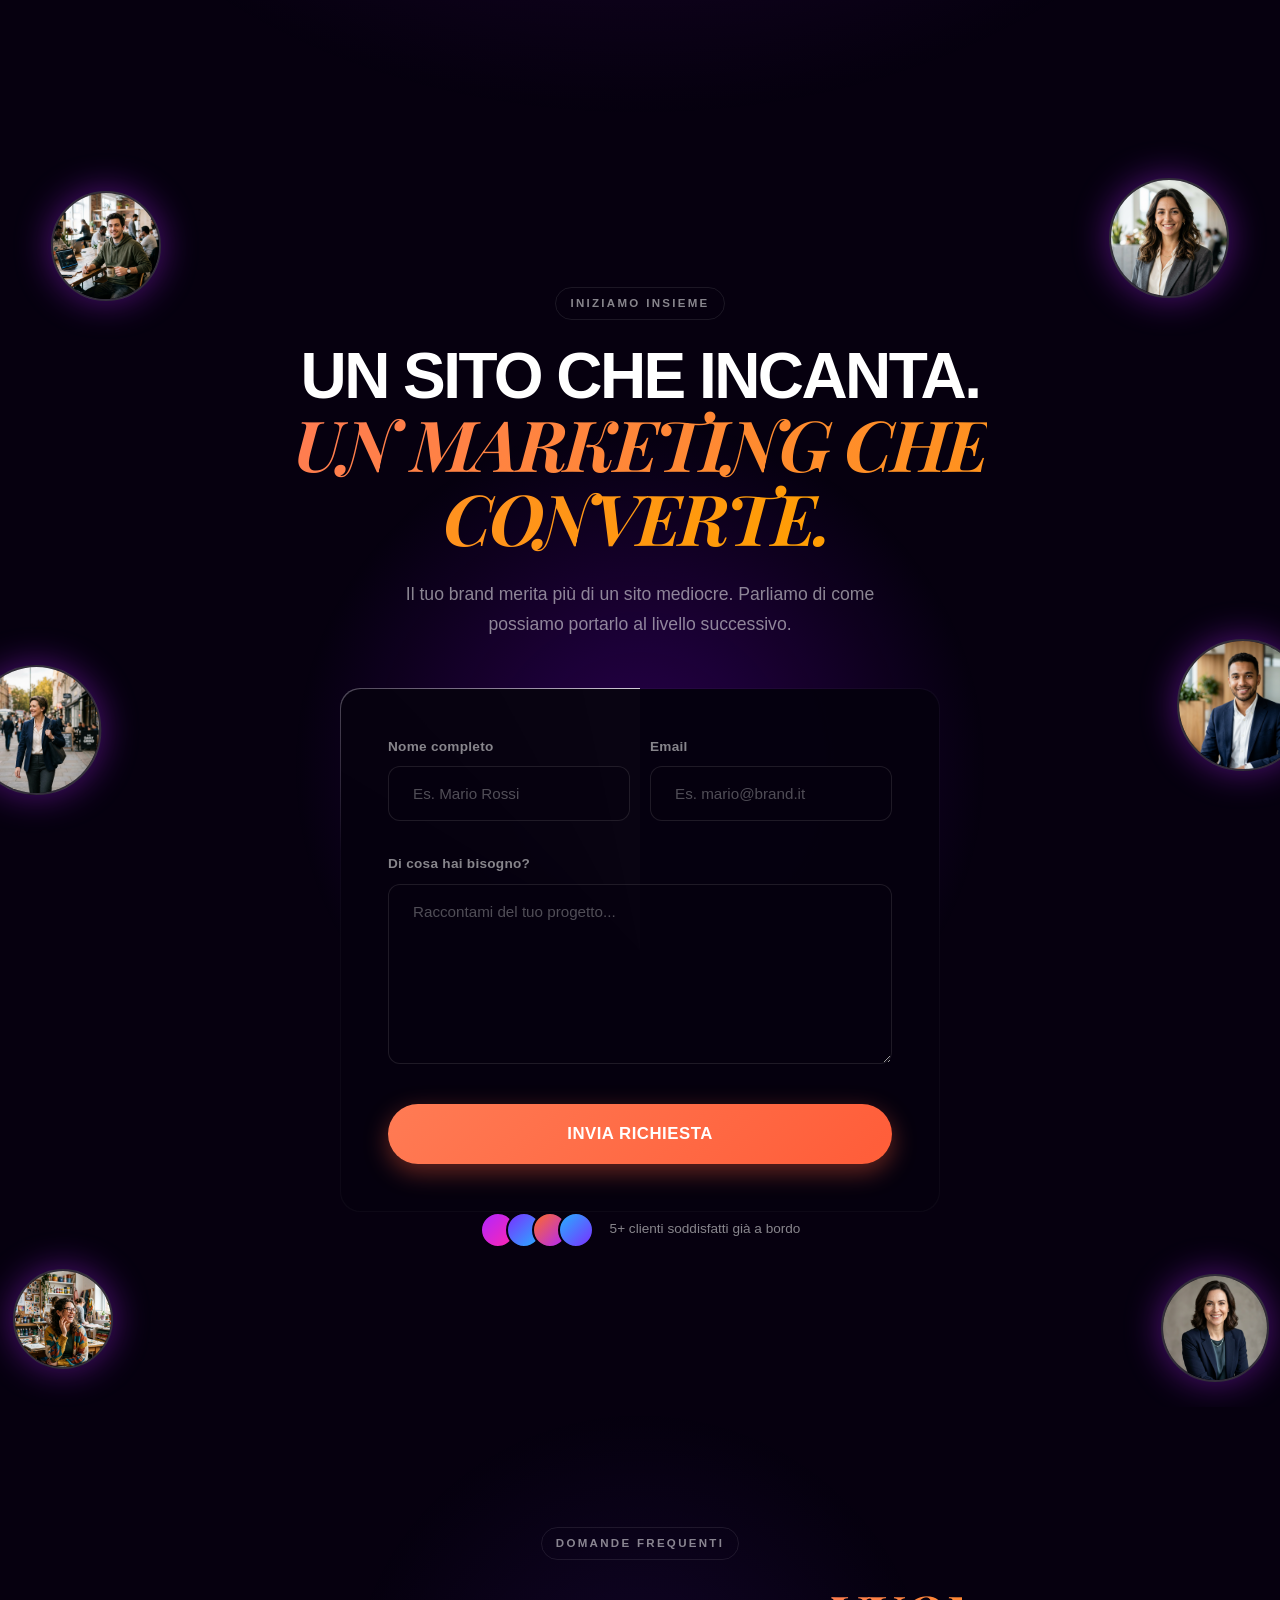
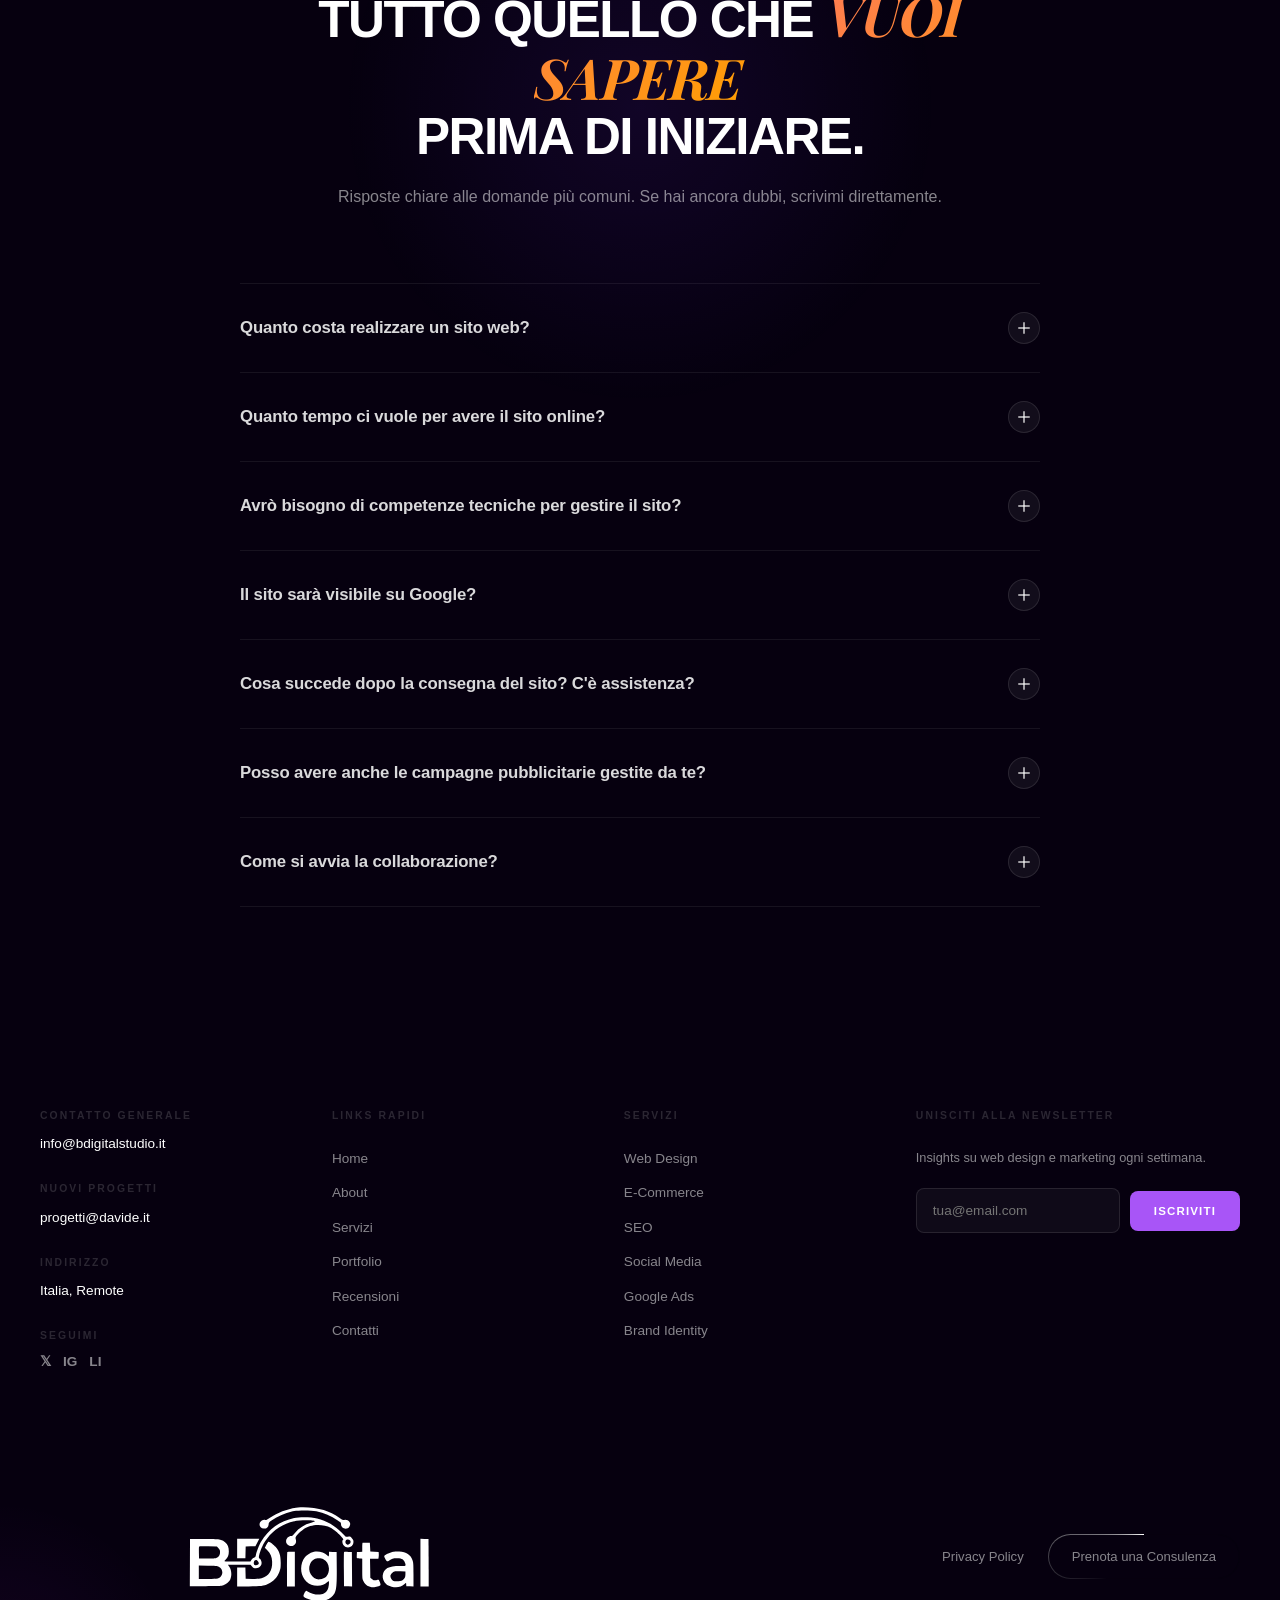
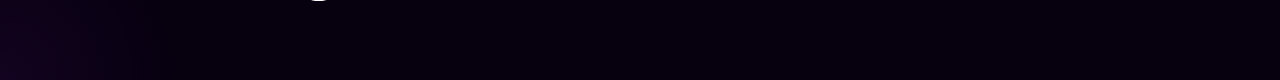
==== commit c015f3c8: "Aggiornamento contenuti e ottimizzazione performance" ====
--- a/index.html
+++ b/index.html
@@ -11,6 +11,7 @@
     <link rel="stylesheet" href="style.css" />
     <link href="https://fonts.googleapis.com/css2?family=Playfair+Display:ital,wght@1,700&display=swap"
         rel="stylesheet">
+    <link rel="icon" type="image/svg+xml" href="assets/images/logo/logo.svg">
 </head>
 
 <body>
@@ -25,29 +26,32 @@
     <!-- ═══════════════════════════════ NAVBAR ═══════════════════════════════ -->
     <nav class="navbar" id="navbar">
         <div class="nav-brand">
-            <svg class="brand-logo" version="1.0" xmlns="http://www.w3.org/2000/svg" width="160" height="40"
-                viewBox="0 0 691 361" preserveAspectRatio="xMidYMid meet">
-                <g transform="translate(0.000000,361.000000) scale(0.100000,-0.100000)" fill="white" stroke="none">
-                    <path
-                        d="M3627 2690 c-207 -24 -429 -105 -606 -223 -70 -47 -87 -55 -103 -46 -31 17 -93 -15 -113 -57 -29 -61 9 -121 82 -131 56 -7 101 31 105 90 3 38 8 45 63 84 118 83 278 152 460 199 101 26 397 26 510 0 171 -39 315 -100 465 -196 65 -41 70 -46 70 -83 0 -94 131 -132 180 -53 24 40 26 74 4 104 -22 32 -79 54 -109 42 -21 -8 -36 -2 -97 39 -113 76 -243 140 -353 175 -154 49 -401 73 -558 56z" />
-                    <path
-                        d="M3545 2460 c-310 -67 -555 -243 -717 -515 -40 -67 -102 -228 -113 -291 -5 -34 -11 -42 -40 -53 -20 -7 -43 -26 -55 -46 l-22 -35 -277 0 c-153 0 -281 3 -284 7 -4 3 6 18 22 32 50 46 71 97 71 178 0 90 -23 147 -81 197 -77 65 -113 71 -457 71 l-303 0 -2 -510 -2 -510 345 0 c338 1 346 1 393 23 58 28 113 75 133 113 43 84 36 213 -16 287 l-30 42 245 0 245 0 33 -37 c30 -32 40 -37 83 -37 75 -1 124 44 124 115 0 36 -23 84 -45 92 -23 9 -18 56 16 154 43 121 78 187 150 283 140 186 349 319 583 371 124 27 434 27 451 -1 3 -4 -34 -17 -81 -29 -146 -37 -264 -112 -357 -227 -35 -45 -57 -64 -73 -64 -62 0 -114 -53 -114 -116 0 -73 97 -125 162 -87 55 32 67 78 43 158 -11 36 122 167 225 224 14 7 56 24 94 37 127 44 327 28 441 -35 29 -15 41 -24 116 -81 52 -40 159 -151 159 -166 0 -7 -4 -16 -10 -19 -21 -13 -11 -82 16 -114 76 -91 214 -41 214 77 0 32 -7 48 -35 77 -32 34 -38 37 -83 33 l-49 -3 -91 93 c-150 151 -317 246 -532 303 -115 31 -375 35 -495 9z m1213 -488 c18 -24 11 -52 -19 -75 -21 -15 -31 -17 -48 -8 -30 17 -43 45 -32 75 15 38 71 43 99 8z m-2852 -164 c28 -31 34 -45 34 -82 0 -60 -16 -92 -59 -119 -34 -21 -47 -22 -216 -22 l-180 0 -3 119 c-1 66 0 126 3 134 4 11 40 13 196 10 l191 -3 34 -37z m853 -284 c25 -32 26 -47 5 -68 -21 -21 -80 -21 -88 0 -17 45 5 94 44 94 10 0 28 -12 39 -26z m-848 -116 c74 -33 102 -131 56 -199 -41 -62 -68 -68 -289 -69 l-198 0 0 146 0 146 198 -4 c153 -3 205 -7 233 -20z" />
-                    <path d="M2310 1800 l0 -210 90 0 89 0 3 128 3 127 105 3 105 3 43 79 42 80 -240 0 -240 0 0 -210z" />
-                    <path d="M6280 1495 l0 -515 90 0 90 0 -2 513 -3 512 -87 3 -88 3 0 -516z" />
-                    <path
-                        d="M2964 1918 c-9 -17 -25 -47 -36 -66 l-19 -35 49 -46 c74 -70 106 -144 110 -258 8 -190 -71 -311 -230 -358 -42 -12 -90 -15 -199 -13 l-144 3 -3 123 -3 122 -89 0 -90 0 0 -205 0 -205 250 0 c270 0 322 6 415 50 125 60 204 143 251 266 24 61 27 84 28 189 0 167 -23 243 -112 353 -34 43 -126 112 -149 112 -7 0 -20 -14 -29 -32z" />
-                    <path
-                        d="M5027 1924 c-4 -4 -7 -49 -7 -100 l0 -93 -57 -3 -58 -3 -3 -67 c-3 -65 -2 -68 20 -69 13 -1 30 -2 38 -3 8 -2 25 -3 38 -4 l22 -2 0 -217 c0 -208 1 -220 24 -268 42 -89 115 -135 215 -135 51 0 141 26 153 44 9 13 4 35 -19 89 -12 28 -21 36 -32 31 -9 -3 -34 -8 -57 -11 -35 -5 -46 -1 -75 25 l-34 30 -3 206 -4 206 91 0 90 0 6 33 c4 18 5 51 3 72 l-3 40 -90 5 -90 5 -5 95 -5 95 -75 3 c-42 1 -79 0 -83 -4z" />
-                    <path
-                        d="M3975 1731 c-89 -16 -193 -94 -233 -175 -80 -159 -52 -359 66 -467 72 -67 141 -93 242 -93 96 0 156 21 208 74 16 16 32 26 36 23 11 -11 6 -89 -9 -140 -19 -63 -46 -98 -98 -126 -84 -44 -255 -22 -350 45 -29 21 -30 21 -44 2 -8 -10 -23 -36 -34 -56 -25 -49 -15 -66 61 -101 177 -84 412 -71 528 29 109 93 123 167 120 629 l-3 350 -82 3 -83 3 0 -51 c0 -27 -4 -50 -8 -50 -5 0 -19 12 -33 26 -57 61 -181 94 -284 75z m203 -160 c72 -37 112 -102 120 -196 5 -65 -17 -136 -56 -178 -25 -29 -86 -57 -137 -64 -158 -21 -284 171 -215 331 23 54 42 76 90 105 47 28 145 29 198 2z" />
-                    <path
-                        d="M5691 1729 c-55 -9 -172 -61 -191 -84 -8 -10 -4 -27 17 -65 15 -29 33 -54 39 -57 6 -2 28 7 49 21 55 38 102 49 186 45 91 -5 129 -28 154 -94 28 -71 23 -75 -106 -75 -255 0 -351 -53 -376 -206 -9 -55 24 -139 73 -184 34 -31 56 -41 119 -55 114 -26 210 -8 275 51 l39 35 3 -38 3 -38 78 -3 77 -3 0 254 c0 230 -2 259 -21 315 -39 115 -134 177 -287 186 -42 3 -101 1 -131 -5z m264 -484 c0 -64 -14 -92 -64 -131 -37 -27 -168 -33 -205 -9 -32 21 -56 64 -56 99 0 33 54 94 88 99 15 2 74 4 132 3 l105 -1 0 -60z" />
-                    <path
-                        d="M3397 1723 c-4 -3 -7 -172 -7 -375 l0 -368 85 0 85 0 0 375 0 375 -78 0 c-43 0 -82 -3 -85 -7z" />
-                    <path
-                        d="M4625 1718 c-3 -7 -4 -175 -3 -373 l3 -360 88 -3 87 -3 -2 373 -3 373 -83 3 c-60 2 -84 -1 -87 -10z" />
-                </g>
-            </svg>
+            <a href="index.html">
+                <svg class="brand-logo" version="1.0" xmlns="http://www.w3.org/2000/svg" width="160" height="40"
+                    viewBox="0 0 691 361" preserveAspectRatio="xMidYMid meet">
+                    <g transform="translate(0.000000,361.000000) scale(0.100000,-0.100000)" fill="white" stroke="none">
+                        <path
+                            d="M3627 2690 c-207 -24 -429 -105 -606 -223 -70 -47 -87 -55 -103 -46 -31 17 -93 -15 -113 -57 -29 -61 9 -121 82 -131 56 -7 101 31 105 90 3 38 8 45 63 84 118 83 278 152 460 199 101 26 397 26 510 0 171 -39 315 -100 465 -196 65 -41 70 -46 70 -83 0 -94 131 -132 180 -53 24 40 26 74 4 104 -22 32 -79 54 -109 42 -21 -8 -36 -2 -97 39 -113 76 -243 140 -353 175 -154 49 -401 73 -558 56z" />
+                        <path
+                            d="M3545 2460 c-310 -67 -555 -243 -717 -515 -40 -67 -102 -228 -113 -291 -5 -34 -11 -42 -40 -53 -20 -7 -43 -26 -55 -46 l-22 -35 -277 0 c-153 0 -281 3 -284 7 -4 3 6 18 22 32 50 46 71 97 71 178 0 90 -23 147 -81 197 -77 65 -113 71 -457 71 l-303 0 -2 -510 -2 -510 345 0 c338 1 346 1 393 23 58 28 113 75 133 113 43 84 36 213 -16 287 l-30 42 245 0 245 0 33 -37 c30 -32 40 -37 83 -37 75 -1 124 44 124 115 0 36 -23 84 -45 92 -23 9 -18 56 16 154 43 121 78 187 150 283 140 186 349 319 583 371 124 27 434 27 451 -1 3 -4 -34 -17 -81 -29 -146 -37 -264 -112 -357 -227 -35 -45 -57 -64 -73 -64 -62 0 -114 -53 -114 -116 0 -73 97 -125 162 -87 55 32 67 78 43 158 -11 36 122 167 225 224 14 7 56 24 94 37 127 44 327 28 441 -35 29 -15 41 -24 116 -81 52 -40 159 -151 159 -166 0 -7 -4 -16 -10 -19 -21 -13 -11 -82 16 -114 76 -91 214 -41 214 77 0 32 -7 48 -35 77 -32 34 -38 37 -83 33 l-49 -3 -91 93 c-150 151 -317 246 -532 303 -115 31 -375 35 -495 9z m1213 -488 c18 -24 11 -52 -19 -75 -21 -15 -31 -17 -48 -8 -30 17 -43 45 -32 75 15 38 71 43 99 8z m-2852 -164 c28 -31 34 -45 34 -82 0 -60 -16 -92 -59 -119 -34 -21 -47 -22 -216 -22 l-180 0 -3 119 c-1 66 0 126 3 134 4 11 40 13 196 10 l191 -3 34 -37z m853 -284 c25 -32 26 -47 5 -68 -21 -21 -80 -21 -88 0 -17 45 5 94 44 94 10 0 28 -12 39 -26z m-848 -116 c74 -33 102 -131 56 -199 -41 -62 -68 -68 -289 -69 l-198 0 0 146 0 146 198 -4 c153 -3 205 -7 233 -20z" />
+                        <path
+                            d="M2310 1800 l0 -210 90 0 89 0 3 128 3 127 105 3 105 3 43 79 42 80 -240 0 -240 0 0 -210z" />
+                        <path d="M6280 1495 l0 -515 90 0 90 0 -2 513 -3 512 -87 3 -88 3 0 -516z" />
+                        <path
+                            d="M2964 1918 c-9 -17 -25 -47 -36 -66 l-19 -35 49 -46 c74 -70 106 -144 110 -258 8 -190 -71 -311 -230 -358 -42 -12 -90 -15 -199 -13 l-144 3 -3 123 -3 122 -89 0 -90 0 0 -205 0 -205 250 0 c270 0 322 6 415 50 125 60 204 143 251 266 24 61 27 84 28 189 0 167 -23 243 -112 353 -34 43 -126 112 -149 112 -7 0 -20 -14 -29 -32z" />
+                        <path
+                            d="M5027 1924 c-4 -4 -7 -49 -7 -100 l0 -93 -57 -3 -58 -3 -3 -67 c-3 -65 -2 -68 20 -69 13 -1 30 -2 38 -3 8 -2 25 -3 38 -4 l22 -2 0 -217 c0 -208 1 -220 24 -268 42 -89 115 -135 215 -135 51 0 141 26 153 44 9 13 4 35 -19 89 -12 28 -21 36 -32 31 -9 -3 -34 -8 -57 -11 -35 -5 -46 -1 -75 25 l-34 30 -3 206 -4 206 91 0 90 0 6 33 c4 18 5 51 3 72 l-3 40 -90 5 -90 5 -5 95 -5 95 -75 3 c-42 1 -79 0 -83 -4z" />
+                        <path
+                            d="M3975 1731 c-89 -16 -193 -94 -233 -175 -80 -159 -52 -359 66 -467 72 -67 141 -93 242 -93 96 0 156 21 208 74 16 16 32 26 36 23 11 -11 6 -89 -9 -140 -19 -63 -46 -98 -98 -126 -84 -44 -255 -22 -350 45 -29 21 -30 21 -44 2 -8 -10 -23 -36 -34 -56 -25 -49 -15 -66 61 -101 177 -84 412 -71 528 29 109 93 123 167 120 629 l-3 350 -82 3 -83 3 0 -51 c0 -27 -4 -50 -8 -50 -5 0 -19 12 -33 26 -57 61 -181 94 -284 75z m203 -160 c72 -37 112 -102 120 -196 5 -65 -17 -136 -56 -178 -25 -29 -86 -57 -137 -64 -158 -21 -284 171 -215 331 23 54 42 76 90 105 47 28 145 29 198 2z" />
+                        <path
+                            d="M5691 1729 c-55 -9 -172 -61 -191 -84 -8 -10 -4 -27 17 -65 15 -29 33 -54 39 -57 6 -2 28 7 49 21 55 38 102 49 186 45 91 -5 129 -28 154 -94 28 -71 23 -75 -106 -75 -255 0 -351 -53 -376 -206 -9 -55 24 -139 73 -184 34 -31 56 -41 119 -55 114 -26 210 -8 275 51 l39 35 3 -38 3 -38 78 -3 77 -3 0 254 c0 230 -2 259 -21 315 -39 115 -134 177 -287 186 -42 3 -101 1 -131 -5z m264 -484 c0 -64 -14 -92 -64 -131 -37 -27 -168 -33 -205 -9 -32 21 -56 64 -56 99 0 33 54 94 88 99 15 2 74 4 132 3 l105 -1 0 -60z" />
+                        <path
+                            d="M3397 1723 c-4 -3 -7 -172 -7 -375 l0 -368 85 0 85 0 0 375 0 375 -78 0 c-43 0 -82 -3 -85 -7z" />
+                        <path
+                            d="M4625 1718 c-3 -7 -4 -175 -3 -373 l3 -360 88 -3 87 -3 -2 373 -3 373 -83 3 c-60 2 -84 -1 -87 -10z" />
+                    </g>
+                </svg>
+            </a>
         </div>
         <div class="nav-links" id="navLinks">
             <a href="index.html">Home</a>
@@ -523,7 +527,7 @@
                 <p class="cta-desc">Il tuo brand merita più di un sito mediocre. Parliamo di come possiamo portarlo al
                     livello successivo.</p>
                 <div class="cta-form-wrapper">
-                    <form action="https://formsubmit.co/Belpietrodigital@gmail.com" method="POST" class="cta-form"
+                    <form action="https://formsubmit.co/info@bdigitalstudio.it" method="POST" class="cta-form"
                         id="contactForm">
                         <!-- Redirige l'utente dopo l'invio (Fallback) -->
                         <input type="hidden" name="_next"
@@ -666,7 +670,7 @@
                 <div class="footer-col footer-brand-col">
                     <div class="footer-contact">
                         <div class="footer-contact-label">CONTATTO GENERALE</div>
-                        <a href="mailto:Belpietrodigital@gmail.com">Belpietrodigital@gmail.com</a>
+                        <a href="mailto:info@bdigitalstudio.it">info@bdigitalstudio.it</a>
                     </div>
                     <div class="footer-contact">
                         <div class="footer-contact-label">NUOVI PROGETTI</div>
@@ -756,6 +760,11 @@
         </div>
     </footer>
 
+    <!-- ═══════════════════════════════ WHATSAPP STICKY BUTTON ═══════════════════════════════ -->
+    <a href="https://wa.me/393272506011" class="whatsapp-float" target="_blank" rel="noopener noreferrer" aria-label="Contattaci su WhatsApp">
+        <svg xmlns="http://www.w3.org/2000/svg" viewBox="0 0 448 512"><!--!Font Awesome Free 6.x.x by @fontawesome - https://fontawesome.com License - https://fontawesome.com/license/free Copyright 2024 Fonticons, Inc.--><path d="M380.9 97.1C339 55.1 283.2 32 223.9 32c-122.4 0-222 99.6-222 222 0 39.1 10.2 77.3 29.6 111L0 480l117.7-30.9c32.4 17.7 68.9 27 106.1 27h.1c122.3 0 224.1-99.6 224.1-222 0-59.3-25.2-115-67.1-157zm-157 341.6c-33.2 0-65.7-8.9-94-25.7l-6.7-4-69.8 18.3L72 359.2l-4.4-7c-18.5-29.4-28.2-63.3-28.2-98.2 0-101.7 82.8-184.5 184.6-184.5 49.3 0 95.6 19.2 130.4 54.1 34.8 34.9 56.2 81.2 56.1 130.5 0 101.8-84.9 184.6-186.6 184.6zm101.2-138.2c-5.5-2.8-32.8-16.2-37.9-18-5.1-1.9-8.8-2.8-12.5 2.8-3.7 5.6-14.3 18-17.6 21.8-3.2 3.7-6.5 4.2-12 1.4-32.6-16.3-54-29.1-75.5-66-5.7-9.8 5.7-9.1 16.3-30.3 1.8-3.7 .9-6.9-.5-9.7-1.4-2.8-12.5-30.1-17.1-41.2-4.5-10.8-9.1-9.3-12.5-9.5-3.2-.2-6.9-.2-10.6-.2-3.7 0-9.7 1.4-14.8 6.9-5.1 5.6-19.4 19-19.4 46.3s19.9 53.7 22.7 57.4c2.8 3.7 39.1 59.7 94.8 83.8 35.2 15.2 49 16.5 66.6 13.9 10.7-1.6 32.8-13.4 37.4-26.4 4.6-13 4.6-24.1 3.2-26.4-1.3-2.5-5-3.9-10.5-6.6z"/></svg>
+    </a>
+
     <script src="app.js"></script>
 </body>
 
--- a/style.css
+++ b/style.css
@@ -244,6 +244,8 @@
     max-width: 1280px;
     margin: 0 auto;
     padding: 0 40px;
+    position: relative;
+    z-index: 2;
 }
 
 /* ═══════════════════════════════════════════════════════════
@@ -613,6 +615,7 @@
     filter: blur(80px);
     opacity: 0.4;
     animation: floatShape 8s ease-in-out infinite;
+    will-change: transform;
 }
 
 .shape-1 {
@@ -682,6 +685,7 @@
     position: absolute;
     transform-style: preserve-3d;
     animation: rotateCube 12s linear infinite;
+    will-change: transform;
 }
 
 .cube-1 {
@@ -1128,6 +1132,7 @@
     border-radius: 50%;
     filter: blur(100px);
     opacity: 0.25;
+    will-change: transform, opacity;
 }
 
 .exc-glow-1 {
@@ -1257,6 +1262,7 @@
     position: absolute;
     border-radius: 50%;
     filter: blur(40px);
+    will-change: transform, opacity;
 }
 
 .exc-visual-1 {
@@ -1634,14 +1640,7 @@
     z-index: 1;
 }
 
-.container {
-    max-width: 1200px;
-    margin: 0 auto;
-    padding: 0 40px;
-    position: relative;
-    z-index: 2;
-    overflow-x: hidden;
-}
+/* NOTE: duplicate .container removed — see top of file */
 
 .testi-dot {
     width: 8px;
@@ -1666,9 +1665,8 @@
 .cta-section {
     padding: 160px 0;
     position: relative;
-    overflow-x: hidden;
-    /* Prevent floating avatars from stretching viewport */
-    overflow-y: visible;
+    overflow: hidden;
+    /* Contain floating avatars so they don't push page horizontally */
 }
 
 /* Extra purple glow centered in CTA */
@@ -3373,6 +3371,23 @@
     display: block;
 }
 
+.value-icon-svg {
+    display: flex;
+    align-items: center;
+    justify-content: center;
+    width: 48px;
+    height: 48px;
+    border-radius: 14px;
+    background: rgba(176, 38, 255, 0.12);
+    border: 1px solid rgba(176, 38, 255, 0.25);
+    color: var(--purple);
+    margin-bottom: 18px;
+}
+
+.value-icon-svg svg {
+    stroke: var(--purple);
+}
+
 .value-title {
     font-size: 1rem;
     font-weight: 800;
@@ -3825,4 +3840,52 @@
     .values-grid {
         grid-template-columns: 1fr;
     }
+}
+
+/* ═══════════════════════════════════════════════════════════
+   WHATSAPP FLOAT
+═══════════════════════════════════════════════════════════ */
+.whatsapp-float {
+    position: fixed;
+    bottom: 30px;
+    right: 30px;
+    width: 60px;
+    height: 60px;
+    background-color: #25d366;
+    color: #FFF;
+    border-radius: 50%;
+    text-align: center;
+    font-size: 30px;
+    box-shadow: 0px 4px 10px rgba(0,0,0,0.3);
+    z-index: 1000;
+    display: flex;
+    align-items: center;
+    justify-content: center;
+    transition: all 0.3s ease;
+}
+
+.whatsapp-float svg {
+    width: 35px;
+    height: 35px;
+    fill: currentColor;
+}
+
+.whatsapp-float:hover {
+    background-color: #1ebe57;
+    transform: translateY(-5px);
+    box-shadow: 0px 6px 15px rgba(37, 211, 102, 0.4);
+    color: #FFF;
+}
+
+@media (max-width: 768px) {
+    .whatsapp-float {
+        bottom: 20px;
+        right: 20px;
+        width: 50px;
+        height: 50px;
+    }
+    .whatsapp-float svg {
+        width: 28px;
+        height: 28px;
+    }
 }
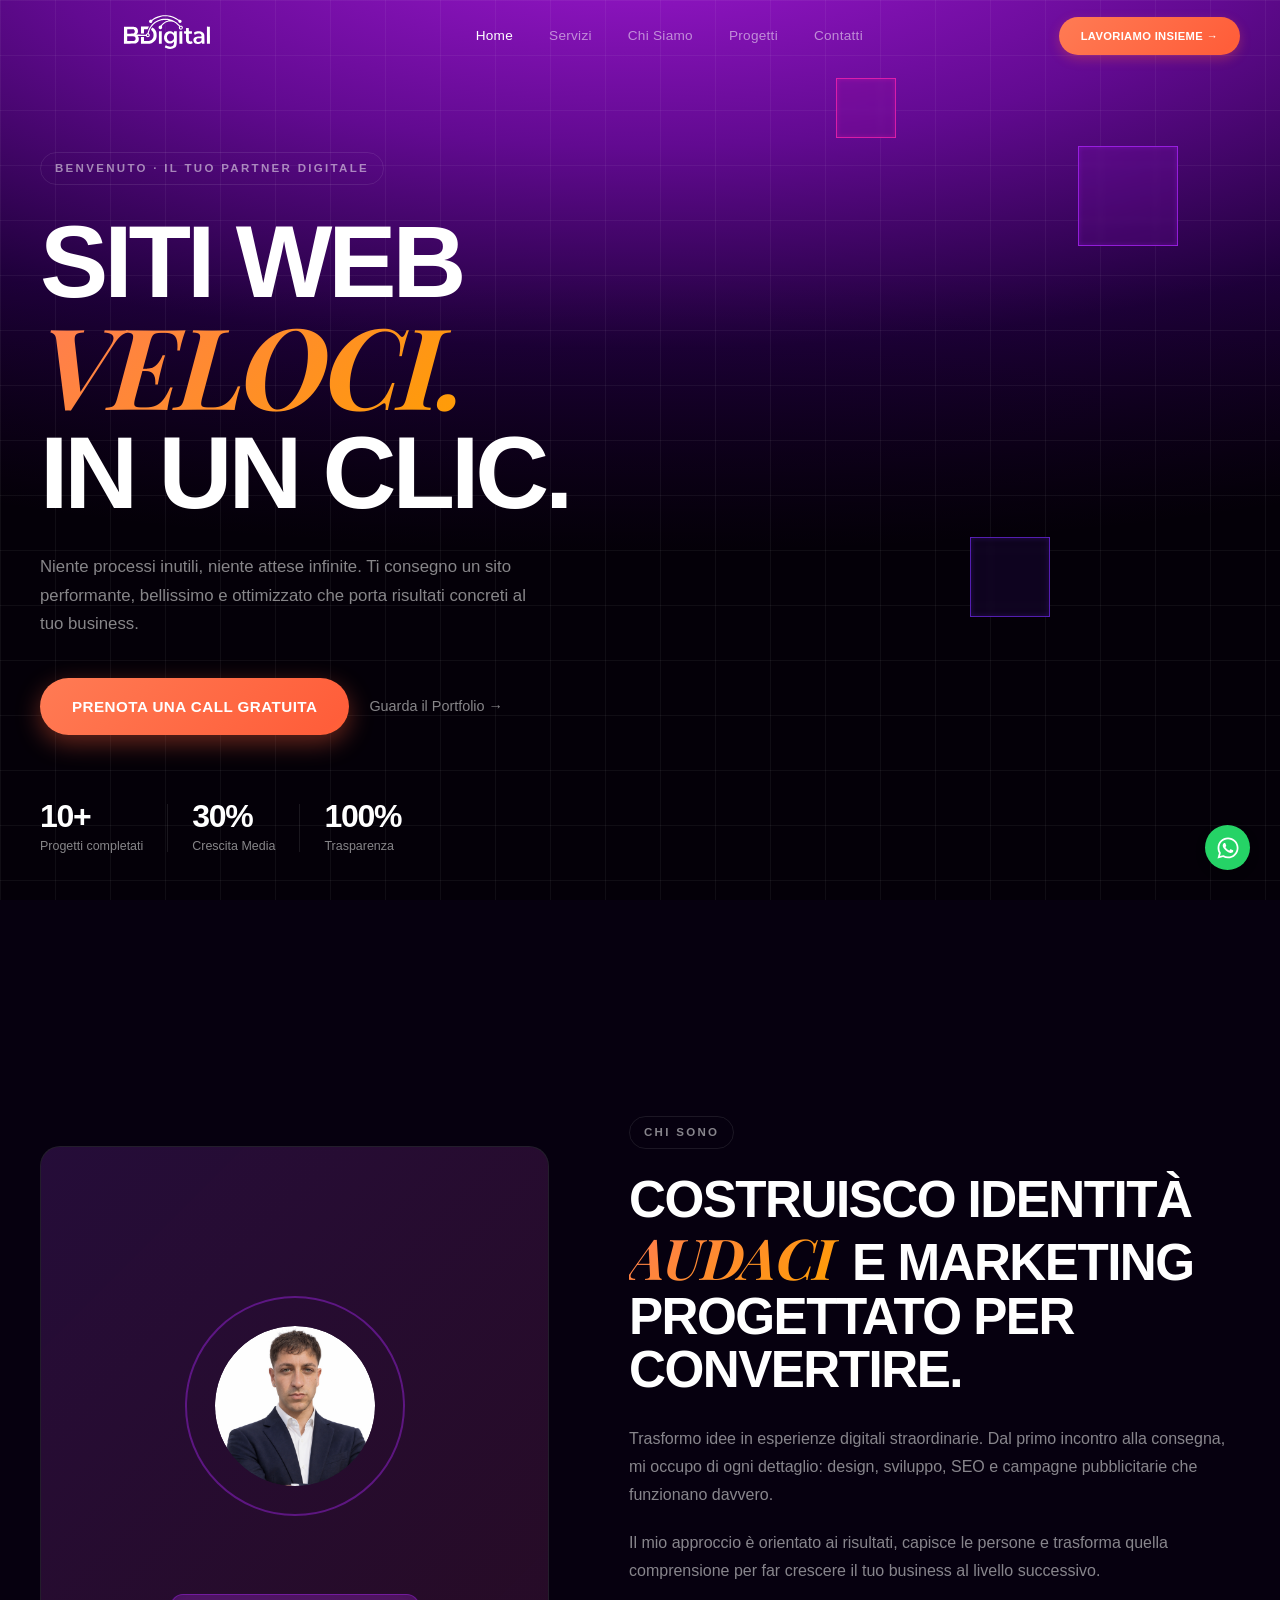
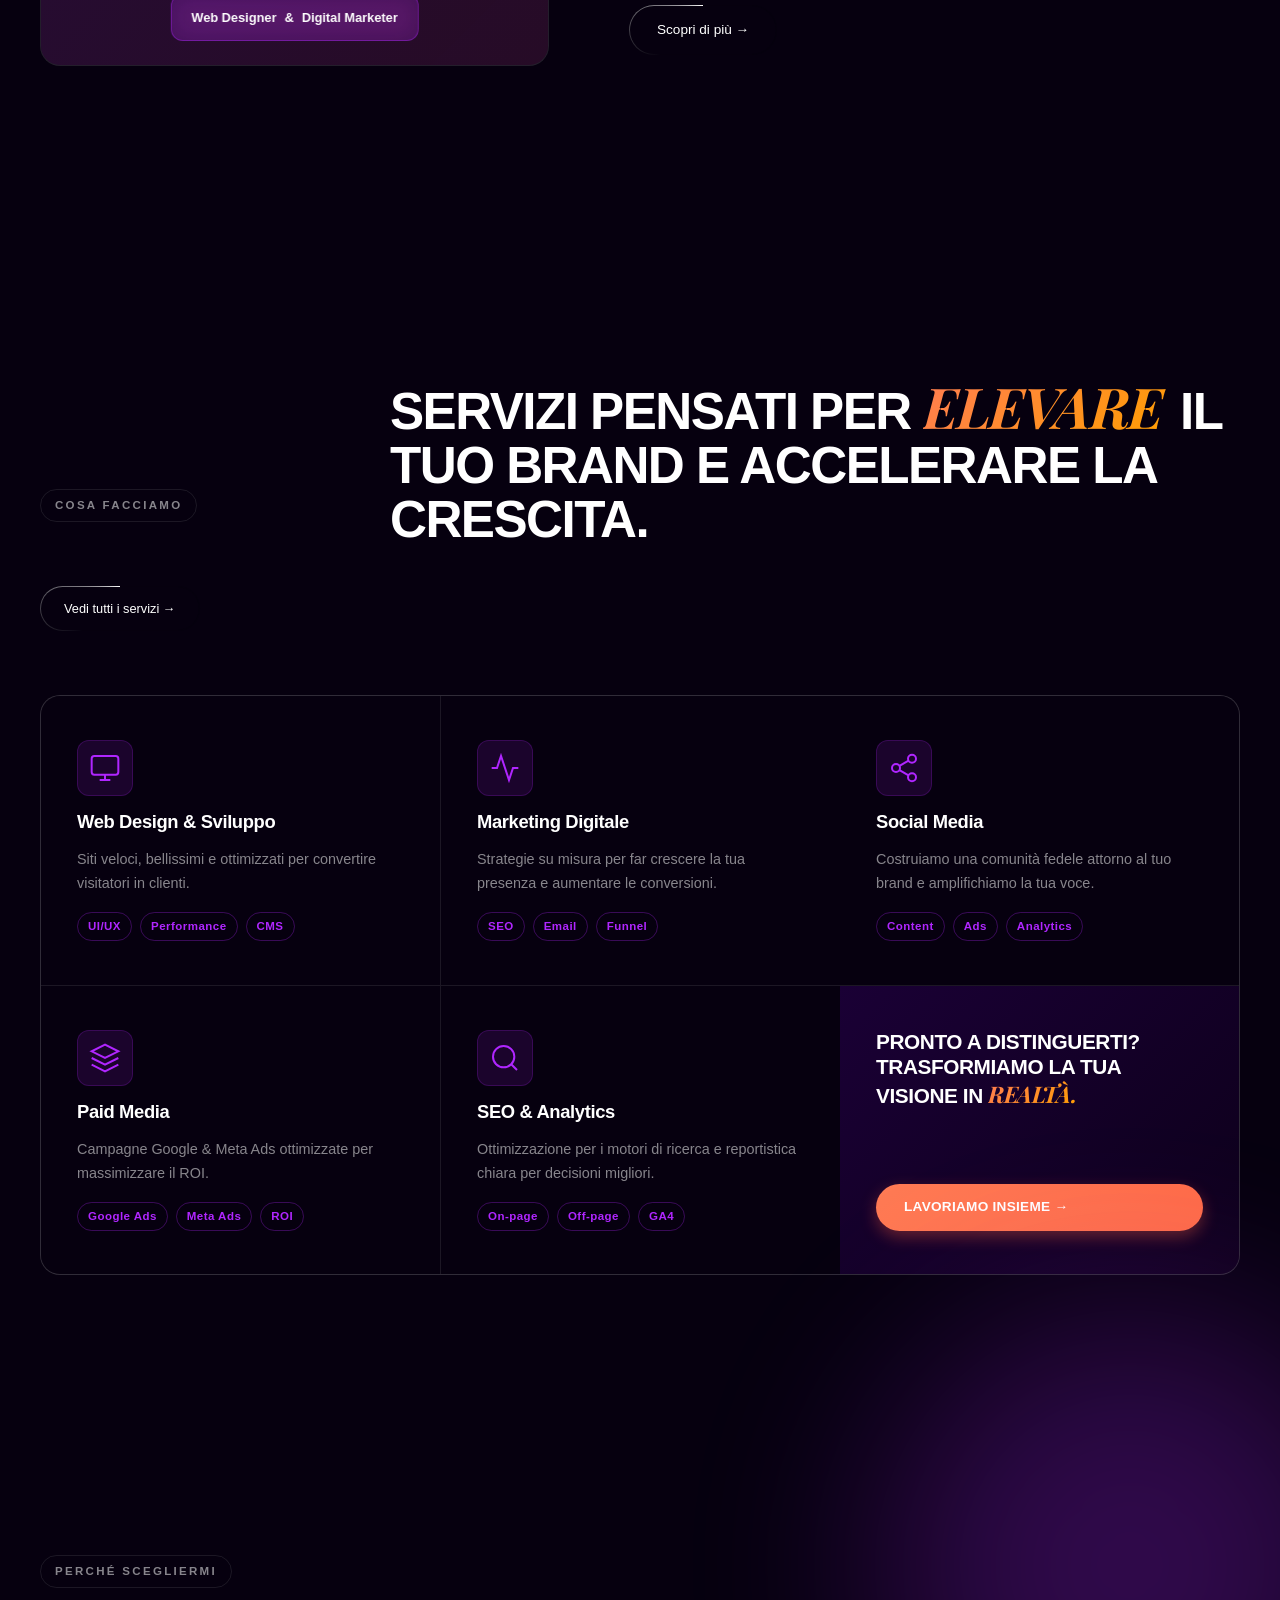
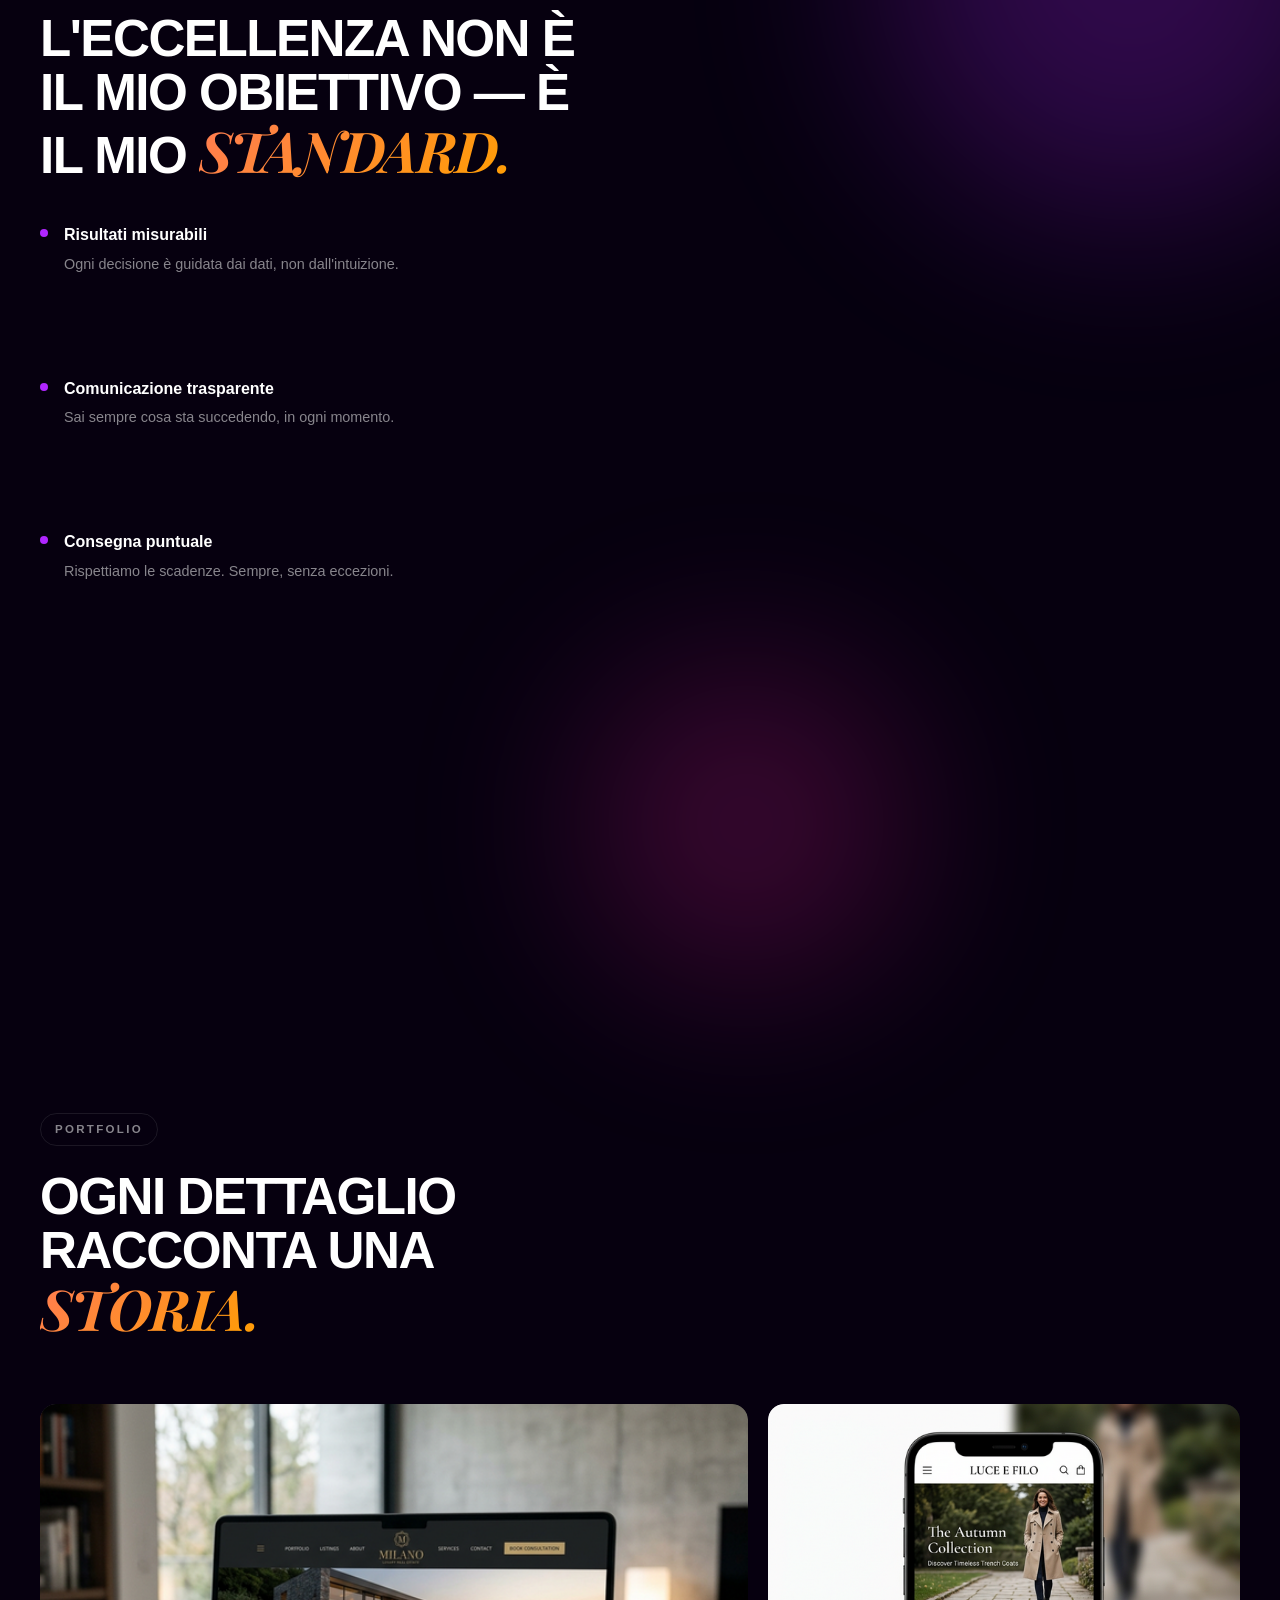
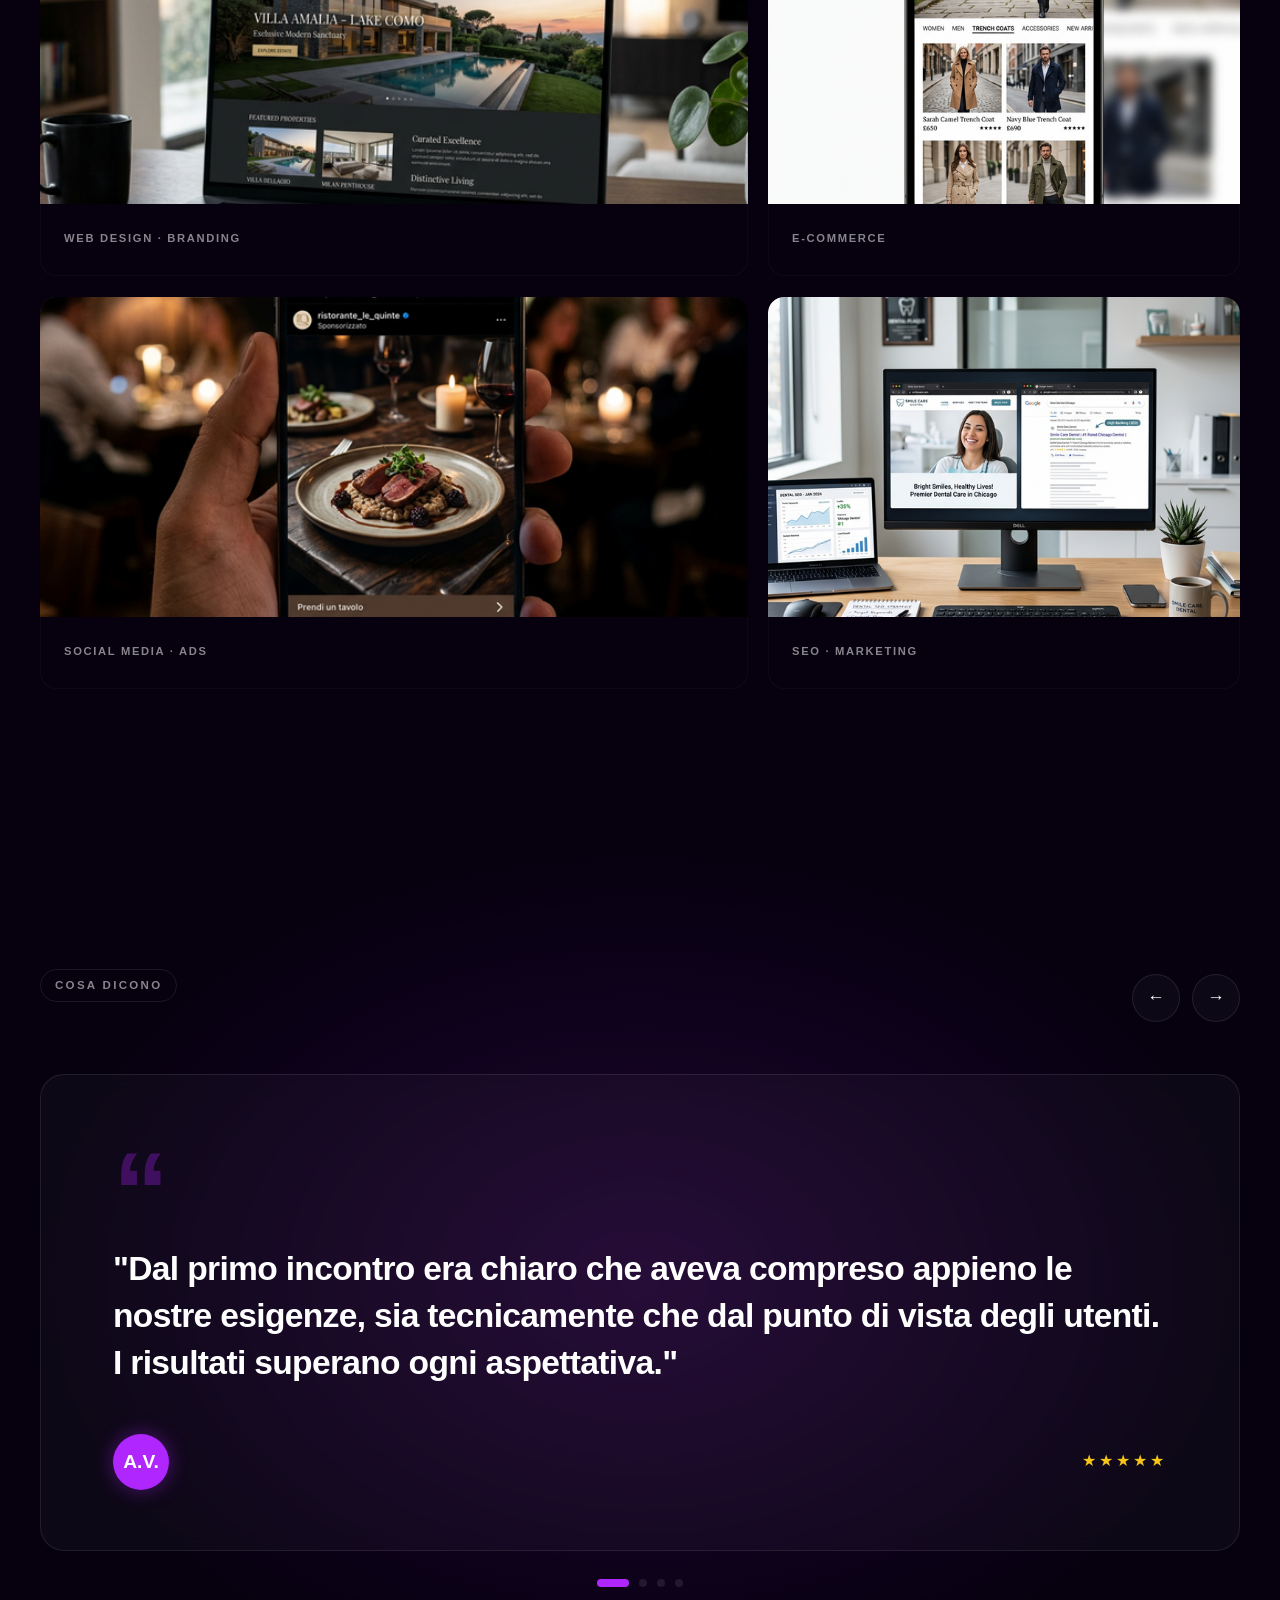
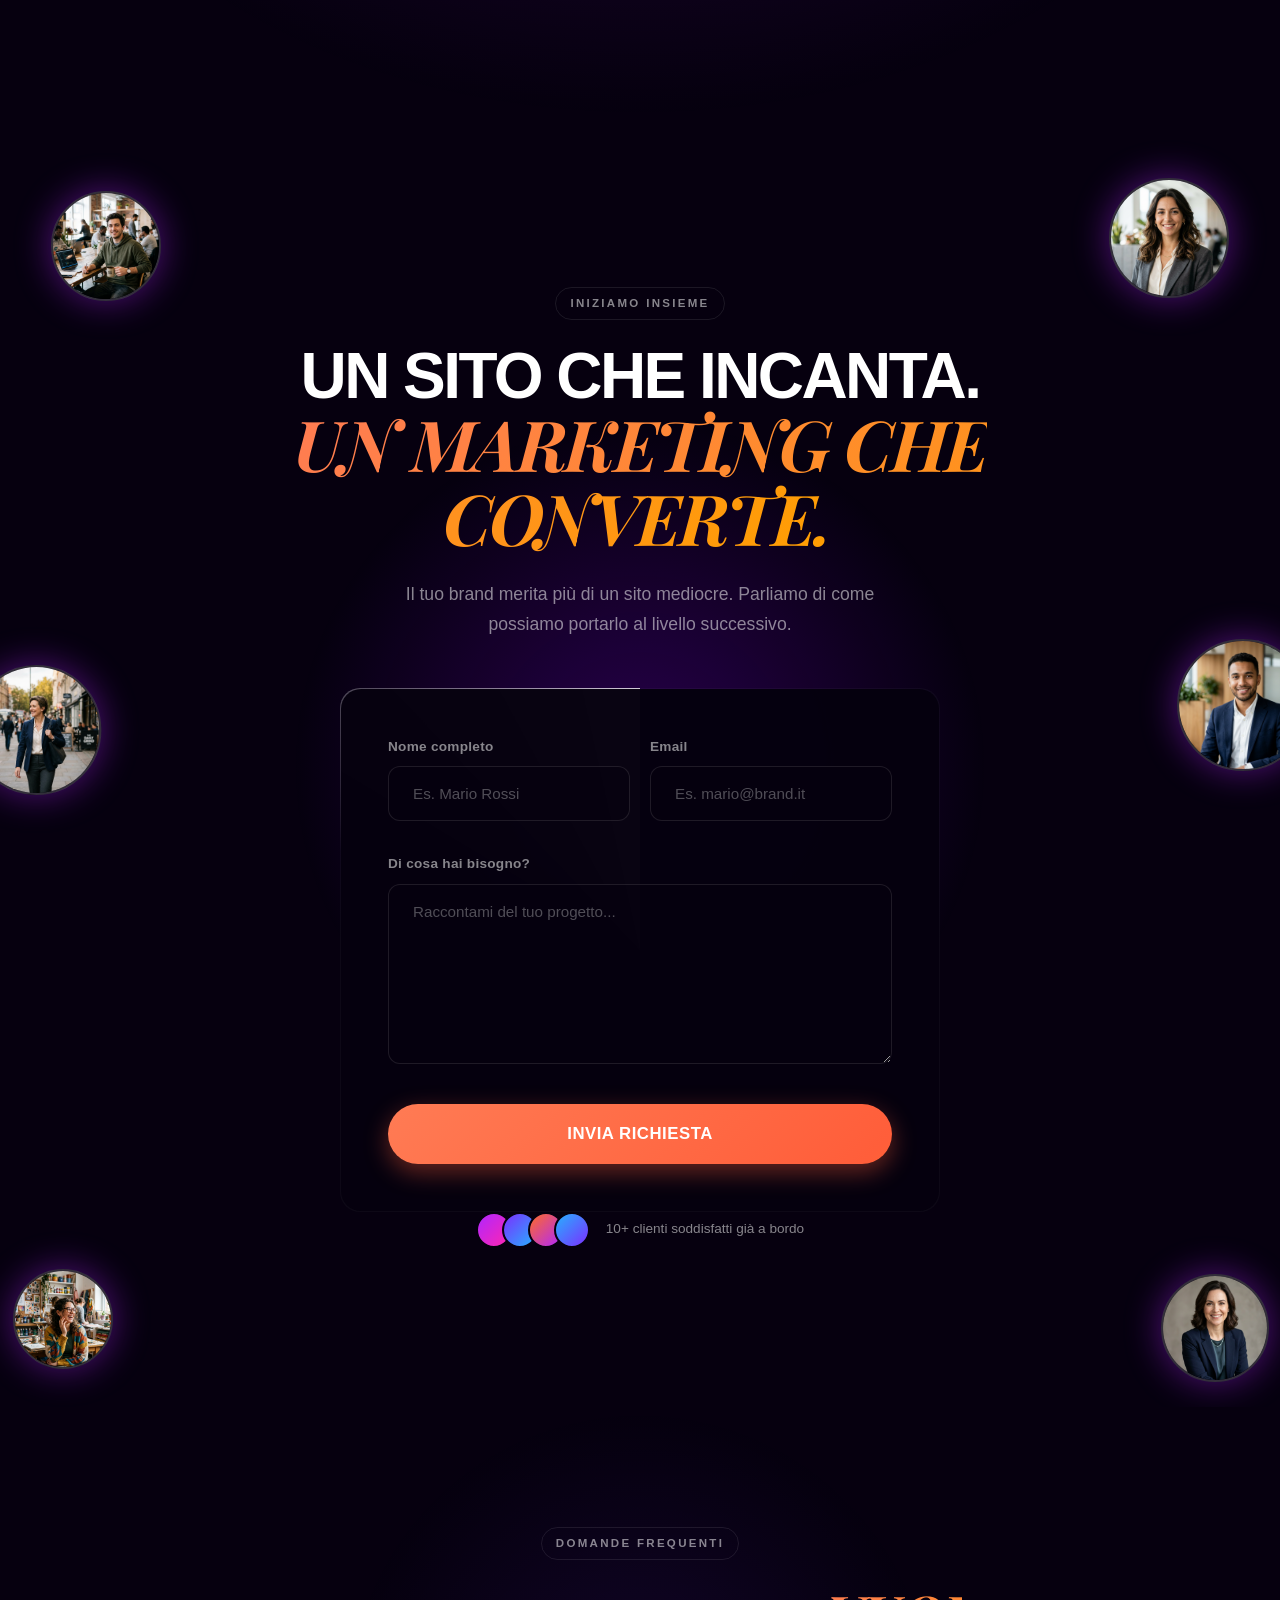
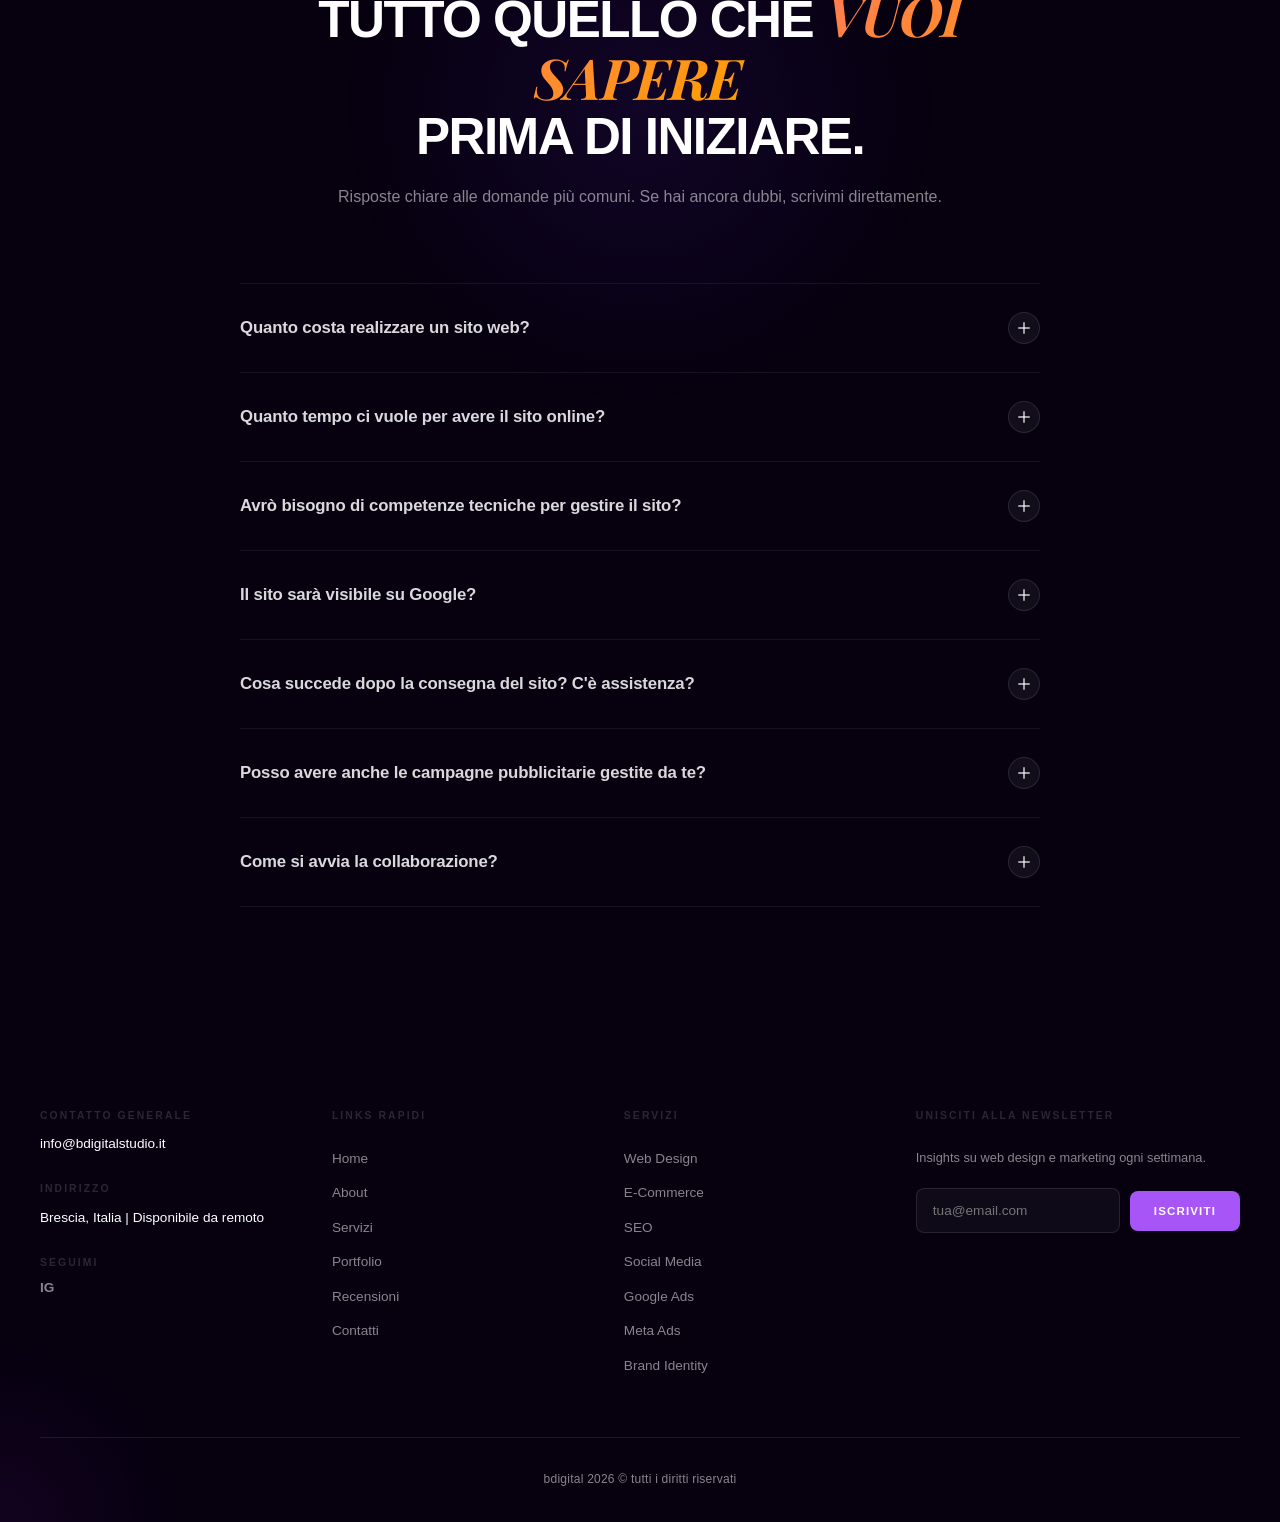
==== commit 9de567a2: "SEO Power Pack, grounded stats alignment, and footer cleanup" ====
--- a/index.html
+++ b/index.html
@@ -12,6 +12,59 @@
     <link href="https://fonts.googleapis.com/css2?family=Playfair+Display:ital,wght@1,700&display=swap"
         rel="stylesheet">
     <link rel="icon" type="image/svg+xml" href="assets/images/logo/logo.svg">
+
+    <!-- SEO & Social Sharing -->
+    <link rel="canonical" href="https://bdigitalstudio.it/" />
+    <meta property="og:site_name" content="BDigital" />
+    <meta property="og:type" content="website" />
+    <meta property="og:title" content="BDigital · Web Design & Digital Marketing" />
+    <meta property="og:description" content="Creo siti web veloci, bellissimi e campagne di marketing digitale che fanno crescere il tuo brand. Risultati concreti, non promesse." />
+    <meta property="og:url" content="https://bdigitalstudio.it/" />
+    <meta property="og:image" content="https://bdigitalstudio.it/assets/images/og-image.jpg" />
+    <meta name="twitter:card" content="summary_large_image" />
+    <meta name="twitter:title" content="BDigital · Web Design & Digital Marketing" />
+    <meta name="twitter:description" content="Creo siti web veloci, bellissimi e campagne di marketing digitale che fanno crescere il tuo brand. Risultati concreti, non promesse." />
+    <meta name="twitter:image" content="https://bdigitalstudio.it/assets/images/og-image.jpg" />
+
+    <!-- Structured Data (JSON-LD) -->
+    <script type="application/ld+json">
+    {
+      "@context": "https://schema.org",
+      "@type": "ProfessionalService",
+      "name": "BDigital",
+      "image": "https://bdigitalstudio.it/assets/images/logo/logo.svg",
+      "@id": "https://bdigitalstudio.it",
+      "url": "https://bdigitalstudio.it",
+      "telephone": "+393272506011",
+      "address": {
+        "@type": "PostalAddress",
+        "streetAddress": "",
+        "addressLocality": "Brescia",
+        "postalCode": "",
+        "addressCountry": "IT"
+      },
+      "geo": {
+        "@type": "GeoCoordinates",
+        "latitude": 45.5415,
+        "longitude": 10.2118
+      },
+      "openingHoursSpecification": {
+        "@type": "OpeningHoursSpecification",
+        "dayOfWeek": [
+          "Monday",
+          "Tuesday",
+          "Wednesday",
+          "Thursday",
+          "Friday"
+        ],
+        "opens": "09:00",
+        "closes": "18:00"
+      },
+      "sameAs": [
+        "https://www.instagram.com/bdigitalstudio"
+      ]
+    }
+    </script>
 </head>
 
 <body>
@@ -126,18 +179,18 @@
             </div>
             <div class="hero-stats reveal-up">
                 <div class="stat">
-                    <span class="stat-num">5+</span>
-                    <span class="stat-label">Clienti soddisfatti</span>
+                    <span class="stat-num">10+</span>
+                    <span class="stat-label">Progetti completati</span>
                 </div>
                 <div class="stat-divider"></div>
                 <div class="stat">
-                    <span class="stat-num">3x</span>
-                    <span class="stat-label">ROI medio</span>
+                    <span class="stat-num">+30%</span>
+                    <span class="stat-label">Crescita Media</span>
                 </div>
                 <div class="stat-divider"></div>
                 <div class="stat">
                     <span class="stat-num">100%</span>
-                    <span class="stat-label">Soddisfazione garantita</span>
+                    <span class="stat-label">Trasparenza</span>
                 </div>
             </div>
         </div>
@@ -420,8 +473,7 @@
                     <!-- Slide 2 -->
                     <div class="testi-slide" data-color="#7b2fff" data-color2="#26b0ff">
                         <div class="slide-quote-mark">&ldquo;</div>
-                        <blockquote class="slide-quote">"Il sito ha duplicato le nostre richieste di preventivo in soli
-                            due mesi. Comunicazione impeccabile e risultati che vanno oltre ogni aspettativa."
+                        <blockquote class="slide-quote">"Il sito ha incrementato sensibilmente le nostre richieste di preventivo, migliorando la qualità dei lead acquisiti. Comunicazione impeccabile e risultati concreti."
                         </blockquote>
                         <div class="slide-author">
                             <div class="slide-avatar"><span style="background: #7b2fff">M.B.</span></div>
@@ -436,7 +488,7 @@
                     <div class="testi-slide" data-color="#ff26b0" data-color2="#ff6b26">
                         <div class="slide-quote-mark">&ldquo;</div>
                         <blockquote class="slide-quote">"Professionale, veloce e con un occhio estetico unico. In pochi
-                            mesi le vendite online sono cresciute del 90%. Consiglio assolutamente."</blockquote>
+                            mesi le vendite online sono cresciute del 25% con una strategia mirata. Consiglio assolutamente."</blockquote>
                         <div class="slide-author">
                             <div class="slide-avatar"><span style="background: #ff26b0">G.R.</span></div>
                             <div class="slide-info">
@@ -450,7 +502,7 @@
                     <div class="testi-slide" data-color="#26b0ff" data-color2="#7b2fff">
                         <div class="slide-quote-mark">&ldquo;</div>
                         <blockquote class="slide-quote">"Le campagne Google Ads hanno abbassato il costo per
-                            acquisizione del 60%. Ottimo investimento"
+                            acquisizione del 20% grazie ad un'ottimizzazione continua. Ottimo investimento."
                         </blockquote>
                         <div class="slide-author">
                             <div class="slide-avatar"><span style="background: #26b0ff">L.M.</span></div>
@@ -572,7 +624,7 @@
                         <div class="client-avatar ca3"></div>
                         <div class="client-avatar ca4"></div>
                     </div>
-                    <span>5+ clienti soddisfatti già a bordo</span>
+                    <span>10+ clienti soddisfatti già a bordo</span>
                 </div>
             </div>
         </div>
@@ -583,8 +635,10 @@
         <div class="container">
             <div class="faq-header reveal-up">
                 <div class="section-tag">DOMANDE FREQUENTI</div>
-                <h2 class="section-title">TUTTO QUELLO CHE <span class="serif-highlight highlight">VUOI SAPERE</span><br>PRIMA DI INIZIARE.</h2>
-                <p class="faq-intro">Risposte chiare alle domande più comuni. Se hai ancora dubbi, scrivimi direttamente.</p>
+                <h2 class="section-title">TUTTO QUELLO CHE <span class="serif-highlight highlight">VUOI
+                        SAPERE</span><br>PRIMA DI INIZIARE.</h2>
+                <p class="faq-intro">Risposte chiare alle domande più comuni. Se hai ancora dubbi, scrivimi
+                    direttamente.</p>
             </div>
 
             <div class="faq-list reveal-up" id="faqList">
@@ -595,7 +649,10 @@
                         <span class="faq-icon" aria-hidden="true"></span>
                     </button>
                     <div class="faq-answer" id="faqAnswer1" role="region" aria-labelledby="faqBtn1">
-                        <p>Il prezzo dipende dalla complessità del progetto. Un sito vetrina professionale parte da circa <strong>500–900€</strong>, mentre soluzioni più articolate (e-commerce, funnel di marketing, animazioni custom) possono variare tra i <strong>1.000€ e i 3.000€+</strong>. Dopo una breve call gratuita, ti fornirò un preventivo su misura senza impegno.</p>
+                        <p>Il prezzo dipende dalla complessità del progetto. Un sito vetrina professionale parte da
+                            circa <strong>500–900€</strong>, mentre soluzioni più articolate (e-commerce, funnel di
+                            marketing, animazioni custom) possono variare tra i <strong>1.000€ e i 3.000€+</strong>.
+                            Dopo una breve call gratuita, ti fornirò un preventivo su misura senza impegno.</p>
                     </div>
                 </div>
 
@@ -605,7 +662,10 @@
                         <span class="faq-icon" aria-hidden="true"></span>
                     </button>
                     <div class="faq-answer" id="faqAnswer2" role="region" aria-labelledby="faqBtn2">
-                        <p>I tempi medi di consegna sono di <strong>7–14 giorni lavorativi</strong> per un sito vetrina completo. Per progetti più complessi (e-commerce, integrazioni avanzate) il processo dura tipicamente 3–6 settimane. Lavoriamo in modo trasparente: ricevi aggiornamenti regolari sull'avanzamento e hai voce in capitolo in ogni fase.</p>
+                        <p>I tempi medi di consegna sono di <strong>7–14 giorni lavorativi</strong> per un sito vetrina
+                            completo. Per progetti più complessi (e-commerce, integrazioni avanzate) il processo dura
+                            tipicamente 3–6 settimane. Lavoriamo in modo trasparente: ricevi aggiornamenti regolari
+                            sull'avanzamento e hai voce in capitolo in ogni fase.</p>
                     </div>
                 </div>
 
@@ -615,7 +675,10 @@
                         <span class="faq-icon" aria-hidden="true"></span>
                     </button>
                     <div class="faq-answer" id="faqAnswer3" role="region" aria-labelledby="faqBtn3">
-                        <p>Assolutamente no. I siti che realizzo integrano pannelli di gestione intuitivi (come CMS su misura o WordPress) che ti permettono di aggiornare testi, immagini e contenuti <strong>in totale autonomia</strong>, anche senza esperienza tecnica. Ti fornisco anche una breve guida video personalizzata a fine progetto.</p>
+                        <p>Assolutamente no. I siti che realizzo integrano pannelli di gestione intuitivi (come CMS su
+                            misura o WordPress) che ti permettono di aggiornare testi, immagini e contenuti <strong>in
+                                totale autonomia</strong>, anche senza esperienza tecnica. Ti fornisco anche una breve
+                            guida video personalizzata a fine progetto.</p>
                     </div>
                 </div>
 
@@ -625,7 +688,10 @@
                         <span class="faq-icon" aria-hidden="true"></span>
                     </button>
                     <div class="faq-answer" id="faqAnswer4" role="region" aria-labelledby="faqBtn4">
-                        <p>Sì. Ogni sito che realizzo include una <strong>ottimizzazione SEO on-page di base</strong>: struttura corretta dei titoli, meta tag, velocità di caricamento, sitemap e schema markup. Per risultati più ambiziosi offro anche pacchetti SEO avanzati (link building, content strategy, SEO locale) che posizionano il tuo sito in cima ai risultati di ricerca.</p>
+                        <p>Sì. Ogni sito che realizzo include una <strong>ottimizzazione SEO on-page di base</strong>:
+                            struttura corretta dei titoli, meta tag, velocità di caricamento, sitemap e schema markup.
+                            Per risultati più ambiziosi offro anche pacchetti SEO avanzati (link building, content
+                            strategy, SEO locale) che posizionano il tuo sito in cima ai risultati di ricerca.</p>
                     </div>
                 </div>
 
@@ -635,7 +701,10 @@
                         <span class="faq-icon" aria-hidden="true"></span>
                     </button>
                     <div class="faq-answer" id="faqAnswer5" role="region" aria-labelledby="faqBtn5">
-                        <p>Ogni progetto include <strong>30 giorni di assistenza gratuita</strong> per correzioni e piccole modifiche post-lancio. Dopodichè è possibile attivare un piano di manutenzione mensile che copre aggiornamenti, backup automatici, monitoraggio delle performance e supporto prioritario. Non ti lascio mai solo.</p>
+                        <p>Ogni progetto include <strong>30 giorni di assistenza gratuita</strong> per correzioni e
+                            piccole modifiche post-lancio. Dopodichè è possibile attivare un piano di manutenzione
+                            mensile che copre aggiornamenti, backup automatici, monitoraggio delle performance e
+                            supporto prioritario. Non ti lascio mai solo.</p>
                     </div>
                 </div>
 
@@ -645,7 +714,10 @@
                         <span class="faq-icon" aria-hidden="true"></span>
                     </button>
                     <div class="faq-answer" id="faqAnswer6" role="region" aria-labelledby="faqBtn6">
-                        <p>Sì, è uno dei miei servizi principali. Gestisco campagne <strong>Google Ads e Meta Ads</strong> (Facebook & Instagram) dalla strategia alla creazione dei creativi, fino all'ottimizzazione continua. Il mio obiettivo è sempre lo stesso: massimizzare il ritorno sull'investimento abbassando il costo per acquisizione cliente.</p>
+                        <p>Sì, è uno dei miei servizi principali. Gestisco campagne <strong>Google Ads e Meta
+                                Ads</strong> (Facebook & Instagram) dalla strategia alla creazione dei creativi, fino
+                            all'ottimizzazione continua. Il mio obiettivo è sempre lo stesso: massimizzare il ritorno
+                            sull'investimento abbassando il costo per acquisizione cliente.</p>
                     </div>
                 </div>
 
@@ -655,7 +727,10 @@
                         <span class="faq-icon" aria-hidden="true"></span>
                     </button>
                     <div class="faq-answer" id="faqAnswer7" role="region" aria-labelledby="faqBtn7">
-                        <p>È semplicissimo: <strong>compila il modulo qui sopra</strong> o scrivimi direttamente via email. Ti rispondo entro 24 ore per fissare una call gratuita di 30 minuti in cui capisco le tue esigenze, ti propongo la soluzione migliore e ti invio un preventivo dettagliato. Nessun impegno, nessun costo nascosto.</p>
+                        <p>È semplicissimo: <strong>compila il modulo qui sopra</strong> o scrivimi direttamente via
+                            email. Ti rispondo entro 24 ore per fissare una call gratuita di 30 minuti in cui capisco le
+                            tue esigenze, ti propongo la soluzione migliore e ti invio un preventivo dettagliato. Nessun
+                            impegno, nessun costo nascosto.</p>
                     </div>
                 </div>
 
@@ -673,19 +748,13 @@
                         <a href="mailto:info@bdigitalstudio.it">info@bdigitalstudio.it</a>
                     </div>
                     <div class="footer-contact">
-                        <div class="footer-contact-label">NUOVI PROGETTI</div>
-                        <a href="mailto:progetti@davide.it">progetti@davide.it</a>
-                    </div>
-                    <div class="footer-contact">
                         <div class="footer-contact-label">INDIRIZZO</div>
-                        <span>Italia, Remote</span>
+                        <span>Brescia, Italia | Disponibile da remoto</span>
                     </div>
                     <div class="footer-social">
                         <div class="footer-contact-label">SEGUIMI</div>
                         <div class="social-links">
-                            <a href="#" id="footerX">𝕏</a>
                             <a href="#" id="footerIg">IG</a>
-                            <a href="#" id="footerLi">LI</a>
                         </div>
                     </div>
                 </div>
@@ -710,6 +779,7 @@
                         <a href="#services">SEO</a>
                         <a href="#services">Social Media</a>
                         <a href="#services">Google Ads</a>
+                        <a href="#services">Meta Ads</a>
                         <a href="#services">Brand Identity</a>
                     </nav>
                 </div>
@@ -725,44 +795,21 @@
             </div>
 
             <div class="footer-bottom">
-                <div class="footer-brand-huge">
-                    <svg width="600" height="200" viewBox="0 0 691 361" preserveAspectRatio="xMidYMid meet"
-                        style="width: 100%; height: auto; max-width: 500px;">
-                        <g transform="translate(0.000000,361.000000) scale(0.100000,-0.100000)" fill="white"
-                            stroke="none">
-                            <path
-                                d="M3627 2690 c-207 -24 -429 -105 -606 -223 -70 -47 -87 -55 -103 -46 -31 17 -93 -15 -113 -57 -29 -61 9 -121 82 -131 56 -7 101 31 105 90 3 38 8 45 63 84 118 83 278 152 460 199 101 26 397 26 510 0 171 -39 315 -100 465 -196 65 -41 70 -46 70 -83 0 -94 131 -132 180 -53 24 40 26 74 4 104 -22 32 -79 54 -109 42 -21 -8 -36 -2 -97 39 -113 76 -243 140 -353 175 -154 49 -401 73 -558 56z" />
-                            <path
-                                d="M3545 2460 c-310 -67 -555 -243 -717 -515 -40 -67 -102 -228 -113 -291 -5 -34 -11 -42 -40 -53 -20 -7 -43 -26 -55 -46 l-22 -35 -277 0 c-153 0 -281 3 -284 7 -4 3 6 18 22 32 50 46 71 97 71 178 0 90 -23 147 -81 197 -77 65 -113 71 -457 71 l-303 0 -2 -510 -2 -510 345 0 c338 1 346 1 393 23 58 28 113 75 133 113 43 84 36 213 -16 287 l-30 42 245 0 245 0 33 -37 c30 -32 40 -37 83 -37 75 -1 124 44 124 115 0 36 -23 84 -45 92 -23 9 -18 56 16 154 43 121 78 187 150 283 140 186 349 319 583 371 124 27 434 27 451 -1 3 -4 -34 -17 -81 -29 -146 -37 -264 -112 -357 -227 -35 -45 -57 -64 -73 -64 -62 0 -114 -53 -114 -116 0 -73 97 -125 162 -87 55 32 67 78 43 158 -11 36 122 167 225 224 14 7 56 24 94 37 127 44 327 28 441 -35 29 -15 41 -24 116 -81 52 -40 159 -151 159 -166 0 -7 -4 -16 -10 -19 -21 -13 -11 -82 16 -114 76 -91 214 -41 214 77 0 32 -7 48 -35 77 -32 34 -38 37 -83 33 l-49 -3 -91 93 c-150 151 -317 246 -532 303 -115 31 -375 35 -495 9z m1213 -488 c18 -24 11 -52 -19 -75 -21 -15 -31 -17 -48 -8 -30 17 -43 45 -32 75 15 38 71 43 99 8z m-2852 -164 c28 -31 34 -45 34 -82 0 -60 -16 -92 -59 -119 -34 -21 -47 -22 -216 -22 l-180 0 -3 119 c-1 66 0 126 3 134 4 11 40 13 196 10 l191 -3 34 -37z m853 -284 c25 -32 26 -47 5 -68 -21 -21 -80 -21 -88 0 -17 45 5 94 44 94 10 0 28 -12 39 -26z m-848 -116 c74 -33 102 -131 56 -199 -41 -62 -68 -68 -289 -69 l-198 0 0 146 0 146 198 -4 c153 -3 205 -7 233 -20z" />
-                            <path
-                                d="M2310 1800 l0 -210 90 0 89 0 3 128 3 127 105 3 105 3 43 79 42 80 -240 0 -240 0 0 -210z" />
-                            <path d="M6280 1495 l0 -515 90 0 90 0 -2 513 -3 512 -87 3 -88 3 0 -516z" />
-                            <path
-                                d="M2964 1918 c-9 -17 -25 -47 -36 -66 l-19 -35 49 -46 c74 -70 106 -144 110 -258 8 -190 -71 -311 -230 -358 -42 -12 -90 -15 -199 -13 l-144 3 -3 123 -3 122 -89 0 -90 0 0 -205 0 -205 250 0 c270 0 322 6 415 50 125 60 204 143 251 266 24 61 27 84 28 189 0 167 -23 243 -112 353 -34 43 -126 112 -149 112 -7 0 -20 -14 -29 -32z" />
-                            <path
-                                d="M5027 1924 c-4 -4 -7 -49 -7 -100 l0 -93 -57 -3 -58 -3 -3 -67 c-3 -65 -2 -68 20 -69 13 -1 30 -2 38 -3 8 -2 25 -3 38 -4 l22 -2 0 -217 c0 -208 1 -220 24 -268 42 -89 115 -135 215 -135 51 0 141 26 153 44 9 13 4 35 -19 89 -12 28 -21 36 -32 31 -9 -3 -34 -8 -57 -11 -35 -5 -46 -1 -75 25 l-34 30 -3 206 -4 206 91 0 90 0 6 33 c4 18 5 51 3 72 l-3 40 -90 5 -90 5 -5 95 -5 95 -75 3 c-42 1 -79 0 -83 -4z" />
-                            <path
-                                d="M3975 1731 c-89 -16 -193 -94 -233 -175 -80 -159 -52 -359 66 -467 72 -67 141 -93 242 -93 96 0 156 21 208 74 16 16 32 26 36 23 11 -11 6 -89 -9 -140 -19 -63 -46 -98 -98 -126 -84 -44 -255 -22 -350 45 -29 21 -30 21 -44 2 -8 -10 -23 -36 -34 -56 -25 -49 -15 -66 61 -101 177 -84 412 -71 528 29 109 93 123 167 120 629 l-3 350 -82 3 -83 3 0 -51 c0 -27 -4 -50 -8 -50 -5 0 -19 12 -33 26 -57 61 -181 94 -284 75z m203 -160 c72 -37 112 -102 120 -196 5 -65 -17 -136 -56 -178 -25 -29 -86 -57 -137 -64 -158 -21 -284 171 -215 331 23 54 42 76 90 105 47 28 145 29 198 2z" />
-                            <path
-                                d="M5691 1729 c-55 -9 -172 -61 -191 -84 -8 -10 -4 -27 17 -65 15 -29 33 -54 39 -57 6 -2 28 7 49 21 55 38 102 49 186 45 91 -5 129 -28 154 -94 28 -71 23 -75 -106 -75 -255 0 -351 -53 -376 -206 -9 -55 24 -139 73 -184 34 -31 56 -41 119 -55 114 -26 210 -8 275 51 l39 35 3 -38 3 -38 78 -3 77 -3 0 254 c0 230 -2 259 -21 315 -39 115 -134 177 -287 186 -42 3 -101 1 -131 -5z m264 -484 c0 -64 -14 -92 -64 -131 -37 -27 -168 -33 -205 -9 -32 21 -56 64 -56 99 0 33 54 94 88 99 15 2 74 4 132 3 l105 -1 0 -60z" />
-                            <path
-                                d="M3397 1723 c-4 -3 -7 -172 -7 -375 l0 -368 85 0 85 0 0 375 0 375 -78 0 c-43 0 -82 -3 -85 -7z" />
-                            <path
-                                d="M4625 1718 c-3 -7 -4 -175 -3 -373 l3 -360 88 -3 87 -3 -2 373 -3 373 -83 3 c-60 2 -84 -1 -87 -10z" />
-                        </g>
-                    </svg>
-                </div>
-                <div class="footer-meta">
-                    <a href="#" id="footerPrivacy">Privacy Policy</a>
-                    <a href="#contact" class="btn-outline-sm" id="footerConsultBtn">Prenota una Consulenza</a>
+                <div class="footer-copyright">
+                    bdigital 2026 © tutti i diritti riservati
                 </div>
             </div>
         </div>
     </footer>
 
     <!-- ═══════════════════════════════ WHATSAPP STICKY BUTTON ═══════════════════════════════ -->
-    <a href="https://wa.me/393272506011" class="whatsapp-float" target="_blank" rel="noopener noreferrer" aria-label="Contattaci su WhatsApp">
-        <svg xmlns="http://www.w3.org/2000/svg" viewBox="0 0 448 512"><!--!Font Awesome Free 6.x.x by @fontawesome - https://fontawesome.com License - https://fontawesome.com/license/free Copyright 2024 Fonticons, Inc.--><path d="M380.9 97.1C339 55.1 283.2 32 223.9 32c-122.4 0-222 99.6-222 222 0 39.1 10.2 77.3 29.6 111L0 480l117.7-30.9c32.4 17.7 68.9 27 106.1 27h.1c122.3 0 224.1-99.6 224.1-222 0-59.3-25.2-115-67.1-157zm-157 341.6c-33.2 0-65.7-8.9-94-25.7l-6.7-4-69.8 18.3L72 359.2l-4.4-7c-18.5-29.4-28.2-63.3-28.2-98.2 0-101.7 82.8-184.5 184.6-184.5 49.3 0 95.6 19.2 130.4 54.1 34.8 34.9 56.2 81.2 56.1 130.5 0 101.8-84.9 184.6-186.6 184.6zm101.2-138.2c-5.5-2.8-32.8-16.2-37.9-18-5.1-1.9-8.8-2.8-12.5 2.8-3.7 5.6-14.3 18-17.6 21.8-3.2 3.7-6.5 4.2-12 1.4-32.6-16.3-54-29.1-75.5-66-5.7-9.8 5.7-9.1 16.3-30.3 1.8-3.7 .9-6.9-.5-9.7-1.4-2.8-12.5-30.1-17.1-41.2-4.5-10.8-9.1-9.3-12.5-9.5-3.2-.2-6.9-.2-10.6-.2-3.7 0-9.7 1.4-14.8 6.9-5.1 5.6-19.4 19-19.4 46.3s19.9 53.7 22.7 57.4c2.8 3.7 39.1 59.7 94.8 83.8 35.2 15.2 49 16.5 66.6 13.9 10.7-1.6 32.8-13.4 37.4-26.4 4.6-13 4.6-24.1 3.2-26.4-1.3-2.5-5-3.9-10.5-6.6z"/></svg>
+    <a href="https://wa.me/393272506011" class="whatsapp-float" target="_blank" rel="noopener noreferrer"
+        aria-label="Contattaci su WhatsApp">
+        <svg xmlns="http://www.w3.org/2000/svg"
+            viewBox="0 0 448 512"><!--!Font Awesome Free 6.x.x by @fontawesome - https://fontawesome.com License - https://fontawesome.com/license/free Copyright 2024 Fonticons, Inc.-->
+            <path
+                d="M380.9 97.1C339 55.1 283.2 32 223.9 32c-122.4 0-222 99.6-222 222 0 39.1 10.2 77.3 29.6 111L0 480l117.7-30.9c32.4 17.7 68.9 27 106.1 27h.1c122.3 0 224.1-99.6 224.1-222 0-59.3-25.2-115-67.1-157zm-157 341.6c-33.2 0-65.7-8.9-94-25.7l-6.7-4-69.8 18.3L72 359.2l-4.4-7c-18.5-29.4-28.2-63.3-28.2-98.2 0-101.7 82.8-184.5 184.6-184.5 49.3 0 95.6 19.2 130.4 54.1 34.8 34.9 56.2 81.2 56.1 130.5 0 101.8-84.9 184.6-186.6 184.6zm101.2-138.2c-5.5-2.8-32.8-16.2-37.9-18-5.1-1.9-8.8-2.8-12.5 2.8-3.7 5.6-14.3 18-17.6 21.8-3.2 3.7-6.5 4.2-12 1.4-32.6-16.3-54-29.1-75.5-66-5.7-9.8 5.7-9.1 16.3-30.3 1.8-3.7 .9-6.9-.5-9.7-1.4-2.8-12.5-30.1-17.1-41.2-4.5-10.8-9.1-9.3-12.5-9.5-3.2-.2-6.9-.2-10.6-.2-3.7 0-9.7 1.4-14.8 6.9-5.1 5.6-19.4 19-19.4 46.3s19.9 53.7 22.7 57.4c2.8 3.7 39.1 59.7 94.8 83.8 35.2 15.2 49 16.5 66.6 13.9 10.7-1.6 32.8-13.4 37.4-26.4 4.6-13 4.6-24.1 3.2-26.4-1.3-2.5-5-3.9-10.5-6.6z" />
+        </svg>
     </a>
 
     <script src="app.js"></script>
--- a/style.css
+++ b/style.css
@@ -2432,10 +2432,17 @@
 .footer-bottom {
     display: flex;
     align-items: center;
-    justify-content: space-between;
+    justify-content: center;
     padding: 32px 0;
-    flex-wrap: wrap;
-    gap: 20px;
+    position: relative;
+    border-top: 1px solid var(--border);
+}
+
+.footer-copyright {
+    font-size: 0.75rem;
+    color: var(--gray);
+    text-align: center;
+    letter-spacing: 0.02em;
 }
 
 .footer-brand-huge {
@@ -3849,13 +3856,13 @@
     position: fixed;
     bottom: 30px;
     right: 30px;
-    width: 60px;
-    height: 60px;
+    width: 45px; /* Reduced from 60px */
+    height: 45px; /* Reduced from 60px */
     background-color: #25d366;
     color: #FFF;
     border-radius: 50%;
     text-align: center;
-    font-size: 30px;
+    font-size: 24px; /* Reduced from 30px */
     box-shadow: 0px 4px 10px rgba(0,0,0,0.3);
     z-index: 1000;
     display: flex;
@@ -3865,8 +3872,8 @@
 }
 
 .whatsapp-float svg {
-    width: 35px;
-    height: 35px;
+    width: 24px; /* Reduced from 35px */
+    height: 24px; /* Reduced from 35px */
     fill: currentColor;
 }
 
@@ -3881,11 +3888,11 @@
     .whatsapp-float {
         bottom: 20px;
         right: 20px;
-        width: 50px;
-        height: 50px;
+        width: 40px; /* Reduced from 50px */
+        height: 40px; /* Reduced from 50px */
     }
     .whatsapp-float svg {
-        width: 28px;
-        height: 28px;
+        width: 22px; /* Reduced from 28px */
+        height: 22px; /* Reduced from 28px */
     }
 }
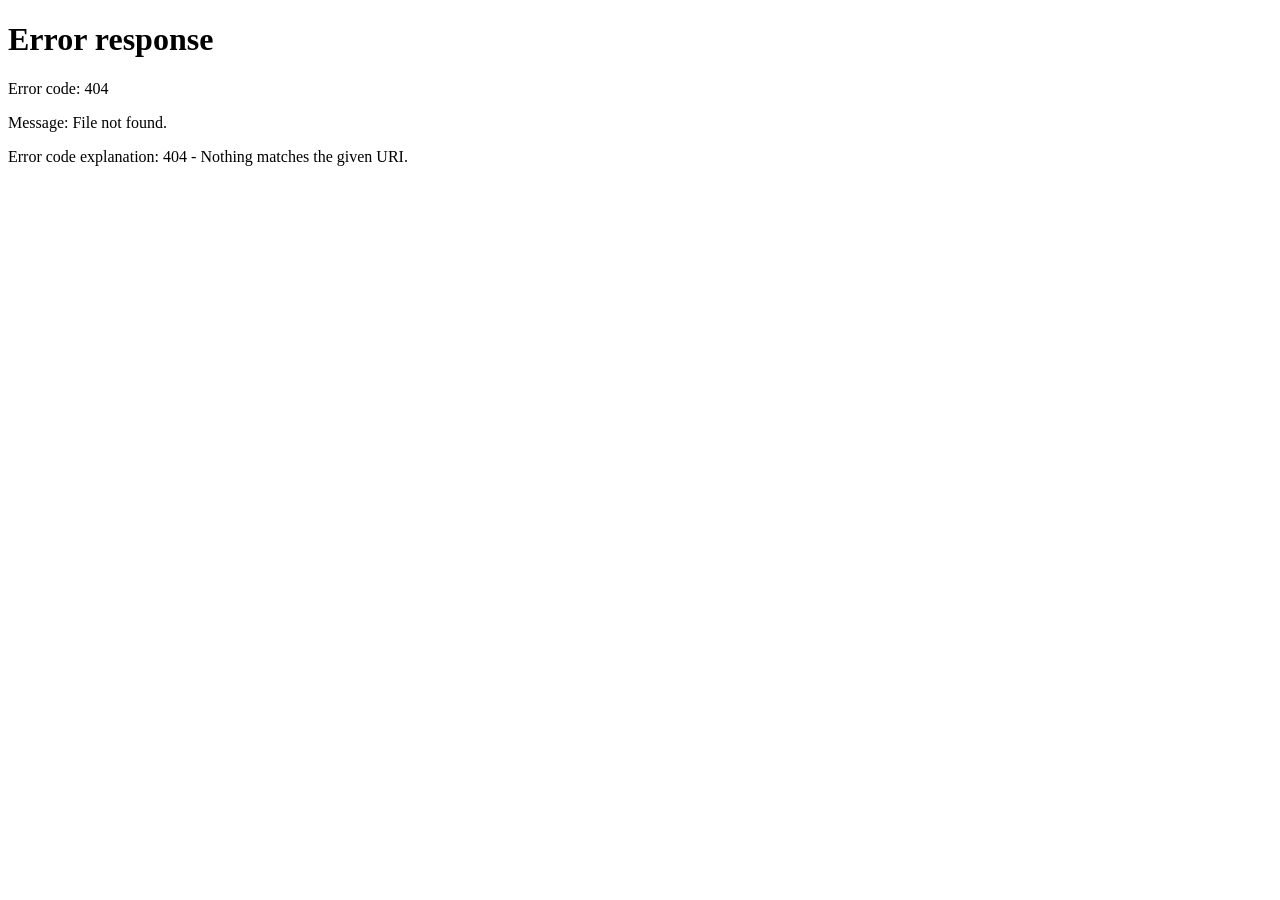
==== commit 6de83f22: "switch index to home" ====
--- a/index.html
+++ b/index.html
@@ -1,818 +1,14 @@
 <!DOCTYPE html>
-<html lang="it">
-
+<html>
 <head>
-    <meta charset="UTF-8" />
-    <meta name="viewport" content="width=device-width, initial-scale=1.0" />
-    <title>BDigital · Web Design & Digital Marketing</title>
-    <meta name="description"
-        content="Creo siti web veloci, bellissimi e campagne di marketing digitale che fanno crescere il tuo brand. Risultati concreti, non promesse." />
-
-    <link rel="stylesheet" href="style.css" />
-    <link href="https://fonts.googleapis.com/css2?family=Playfair+Display:ital,wght@1,700&display=swap"
-        rel="stylesheet">
-    <link rel="icon" type="image/svg+xml" href="assets/images/logo/logo.svg">
-
-    <!-- SEO & Social Sharing -->
-    <link rel="canonical" href="https://bdigitalstudio.it/" />
-    <meta property="og:site_name" content="BDigital" />
-    <meta property="og:type" content="website" />
-    <meta property="og:title" content="BDigital · Web Design & Digital Marketing" />
-    <meta property="og:description" content="Creo siti web veloci, bellissimi e campagne di marketing digitale che fanno crescere il tuo brand. Risultati concreti, non promesse." />
-    <meta property="og:url" content="https://bdigitalstudio.it/" />
-    <meta property="og:image" content="https://bdigitalstudio.it/assets/images/og-image.jpg" />
-    <meta name="twitter:card" content="summary_large_image" />
-    <meta name="twitter:title" content="BDigital · Web Design & Digital Marketing" />
-    <meta name="twitter:description" content="Creo siti web veloci, bellissimi e campagne di marketing digitale che fanno crescere il tuo brand. Risultati concreti, non promesse." />
-    <meta name="twitter:image" content="https://bdigitalstudio.it/assets/images/og-image.jpg" />
-
-    <!-- Structured Data (JSON-LD) -->
-    <script type="application/ld+json">
-    {
-      "@context": "https://schema.org",
-      "@type": "ProfessionalService",
-      "name": "BDigital",
-      "image": "https://bdigitalstudio.it/assets/images/logo/logo.svg",
-      "@id": "https://bdigitalstudio.it",
-      "url": "https://bdigitalstudio.it",
-      "telephone": "+393272506011",
-      "address": {
-        "@type": "PostalAddress",
-        "streetAddress": "",
-        "addressLocality": "Brescia",
-        "postalCode": "",
-        "addressCountry": "IT"
-      },
-      "geo": {
-        "@type": "GeoCoordinates",
-        "latitude": 45.5415,
-        "longitude": 10.2118
-      },
-      "openingHoursSpecification": {
-        "@type": "OpeningHoursSpecification",
-        "dayOfWeek": [
-          "Monday",
-          "Tuesday",
-          "Wednesday",
-          "Thursday",
-          "Friday"
-        ],
-        "opens": "09:00",
-        "closes": "18:00"
-      },
-      "sameAs": [
-        "https://www.instagram.com/bdigitalstudio"
-      ]
-    }
+    <meta charset="UTF-8">
+    <meta http-equiv="refresh" content="0; url=/home">
+    <title>Redirect...</title>
+    <script type="text/javascript">
+        window.location.href = "/home"
     </script>
 </head>
-
 <body>
-
-    <!-- ══════════════ GLOBAL BACKGROUND ══════════════ -->
-    <div class="global-bg" aria-hidden="true">
-        <div class="global-glow"></div>
-        <div class="global-vignette"></div>
-        <div class="global-grid"></div>
-    </div>
-
-    <!-- ═══════════════════════════════ NAVBAR ═══════════════════════════════ -->
-    <nav class="navbar" id="navbar">
-        <div class="nav-brand">
-            <a href="index.html">
-                <svg class="brand-logo" version="1.0" xmlns="http://www.w3.org/2000/svg" width="160" height="40"
-                    viewBox="0 0 691 361" preserveAspectRatio="xMidYMid meet">
-                    <g transform="translate(0.000000,361.000000) scale(0.100000,-0.100000)" fill="white" stroke="none">
-                        <path
-                            d="M3627 2690 c-207 -24 -429 -105 -606 -223 -70 -47 -87 -55 -103 -46 -31 17 -93 -15 -113 -57 -29 -61 9 -121 82 -131 56 -7 101 31 105 90 3 38 8 45 63 84 118 83 278 152 460 199 101 26 397 26 510 0 171 -39 315 -100 465 -196 65 -41 70 -46 70 -83 0 -94 131 -132 180 -53 24 40 26 74 4 104 -22 32 -79 54 -109 42 -21 -8 -36 -2 -97 39 -113 76 -243 140 -353 175 -154 49 -401 73 -558 56z" />
-                        <path
-                            d="M3545 2460 c-310 -67 -555 -243 -717 -515 -40 -67 -102 -228 -113 -291 -5 -34 -11 -42 -40 -53 -20 -7 -43 -26 -55 -46 l-22 -35 -277 0 c-153 0 -281 3 -284 7 -4 3 6 18 22 32 50 46 71 97 71 178 0 90 -23 147 -81 197 -77 65 -113 71 -457 71 l-303 0 -2 -510 -2 -510 345 0 c338 1 346 1 393 23 58 28 113 75 133 113 43 84 36 213 -16 287 l-30 42 245 0 245 0 33 -37 c30 -32 40 -37 83 -37 75 -1 124 44 124 115 0 36 -23 84 -45 92 -23 9 -18 56 16 154 43 121 78 187 150 283 140 186 349 319 583 371 124 27 434 27 451 -1 3 -4 -34 -17 -81 -29 -146 -37 -264 -112 -357 -227 -35 -45 -57 -64 -73 -64 -62 0 -114 -53 -114 -116 0 -73 97 -125 162 -87 55 32 67 78 43 158 -11 36 122 167 225 224 14 7 56 24 94 37 127 44 327 28 441 -35 29 -15 41 -24 116 -81 52 -40 159 -151 159 -166 0 -7 -4 -16 -10 -19 -21 -13 -11 -82 16 -114 76 -91 214 -41 214 77 0 32 -7 48 -35 77 -32 34 -38 37 -83 33 l-49 -3 -91 93 c-150 151 -317 246 -532 303 -115 31 -375 35 -495 9z m1213 -488 c18 -24 11 -52 -19 -75 -21 -15 -31 -17 -48 -8 -30 17 -43 45 -32 75 15 38 71 43 99 8z m-2852 -164 c28 -31 34 -45 34 -82 0 -60 -16 -92 -59 -119 -34 -21 -47 -22 -216 -22 l-180 0 -3 119 c-1 66 0 126 3 134 4 11 40 13 196 10 l191 -3 34 -37z m853 -284 c25 -32 26 -47 5 -68 -21 -21 -80 -21 -88 0 -17 45 5 94 44 94 10 0 28 -12 39 -26z m-848 -116 c74 -33 102 -131 56 -199 -41 -62 -68 -68 -289 -69 l-198 0 0 146 0 146 198 -4 c153 -3 205 -7 233 -20z" />
-                        <path
-                            d="M2310 1800 l0 -210 90 0 89 0 3 128 3 127 105 3 105 3 43 79 42 80 -240 0 -240 0 0 -210z" />
-                        <path d="M6280 1495 l0 -515 90 0 90 0 -2 513 -3 512 -87 3 -88 3 0 -516z" />
-                        <path
-                            d="M2964 1918 c-9 -17 -25 -47 -36 -66 l-19 -35 49 -46 c74 -70 106 -144 110 -258 8 -190 -71 -311 -230 -358 -42 -12 -90 -15 -199 -13 l-144 3 -3 123 -3 122 -89 0 -90 0 0 -205 0 -205 250 0 c270 0 322 6 415 50 125 60 204 143 251 266 24 61 27 84 28 189 0 167 -23 243 -112 353 -34 43 -126 112 -149 112 -7 0 -20 -14 -29 -32z" />
-                        <path
-                            d="M5027 1924 c-4 -4 -7 -49 -7 -100 l0 -93 -57 -3 -58 -3 -3 -67 c-3 -65 -2 -68 20 -69 13 -1 30 -2 38 -3 8 -2 25 -3 38 -4 l22 -2 0 -217 c0 -208 1 -220 24 -268 42 -89 115 -135 215 -135 51 0 141 26 153 44 9 13 4 35 -19 89 -12 28 -21 36 -32 31 -9 -3 -34 -8 -57 -11 -35 -5 -46 -1 -75 25 l-34 30 -3 206 -4 206 91 0 90 0 6 33 c4 18 5 51 3 72 l-3 40 -90 5 -90 5 -5 95 -5 95 -75 3 c-42 1 -79 0 -83 -4z" />
-                        <path
-                            d="M3975 1731 c-89 -16 -193 -94 -233 -175 -80 -159 -52 -359 66 -467 72 -67 141 -93 242 -93 96 0 156 21 208 74 16 16 32 26 36 23 11 -11 6 -89 -9 -140 -19 -63 -46 -98 -98 -126 -84 -44 -255 -22 -350 45 -29 21 -30 21 -44 2 -8 -10 -23 -36 -34 -56 -25 -49 -15 -66 61 -101 177 -84 412 -71 528 29 109 93 123 167 120 629 l-3 350 -82 3 -83 3 0 -51 c0 -27 -4 -50 -8 -50 -5 0 -19 12 -33 26 -57 61 -181 94 -284 75z m203 -160 c72 -37 112 -102 120 -196 5 -65 -17 -136 -56 -178 -25 -29 -86 -57 -137 -64 -158 -21 -284 171 -215 331 23 54 42 76 90 105 47 28 145 29 198 2z" />
-                        <path
-                            d="M5691 1729 c-55 -9 -172 -61 -191 -84 -8 -10 -4 -27 17 -65 15 -29 33 -54 39 -57 6 -2 28 7 49 21 55 38 102 49 186 45 91 -5 129 -28 154 -94 28 -71 23 -75 -106 -75 -255 0 -351 -53 -376 -206 -9 -55 24 -139 73 -184 34 -31 56 -41 119 -55 114 -26 210 -8 275 51 l39 35 3 -38 3 -38 78 -3 77 -3 0 254 c0 230 -2 259 -21 315 -39 115 -134 177 -287 186 -42 3 -101 1 -131 -5z m264 -484 c0 -64 -14 -92 -64 -131 -37 -27 -168 -33 -205 -9 -32 21 -56 64 -56 99 0 33 54 94 88 99 15 2 74 4 132 3 l105 -1 0 -60z" />
-                        <path
-                            d="M3397 1723 c-4 -3 -7 -172 -7 -375 l0 -368 85 0 85 0 0 375 0 375 -78 0 c-43 0 -82 -3 -85 -7z" />
-                        <path
-                            d="M4625 1718 c-3 -7 -4 -175 -3 -373 l3 -360 88 -3 87 -3 -2 373 -3 373 -83 3 c-60 2 -84 -1 -87 -10z" />
-                    </g>
-                </svg>
-            </a>
-        </div>
-        <div class="nav-links" id="navLinks">
-            <a href="index.html">Home</a>
-            <a href="servizi.html">Servizi</a>
-            <a href="chi-siamo.html">Chi Siamo</a>
-            <a href="progetti.html">Progetti</a>
-            <a href="contatti.html">Contatti</a>
-        </div>
-        <div class="nav-right">
-            <a href="contatti.html" class="nav-cta" id="navCta">Lavoriamo insieme →</a>
-            <button class="menu-toggle" id="menuToggle" aria-label="Menu">
-                <span></span><span></span><span></span>
-            </button>
-        </div>
-    </nav>
-
-    <!-- Mobile Menu -->
-    <div class="mobile-menu" id="mobileMenu">
-        <div class="mobile-menu-inner">
-            <a href="index.html" class="mobile-link">Home</a>
-            <a href="servizi.html" class="mobile-link">Servizi</a>
-            <a href="chi-siamo.html" class="mobile-link">Chi Siamo</a>
-            <a href="progetti.html" class="mobile-link">Progetti</a>
-            <a href="contatti.html" class="mobile-link">Contatti</a>
-            <a href="contatti.html" class="mobile-link mobile-menu-cta">Lavoriamo insieme →</a>
-        </div>
-    </div>
-
-    <!-- ═══════════════════════════════ HERO ═══════════════════════════════ -->
-    <section class="hero" id="hero">
-        <div class="hero-bg-shapes">
-            <div class="cube cube-1">
-                <div class="cube-face cube-front"></div>
-                <div class="cube-face cube-back"></div>
-                <div class="cube-face cube-left"></div>
-                <div class="cube-face cube-right"></div>
-                <div class="cube-face cube-top"></div>
-                <div class="cube-face cube-bottom"></div>
-            </div>
-            <div class="cube cube-2">
-                <div class="cube-face cube-front"></div>
-                <div class="cube-face cube-back"></div>
-                <div class="cube-face cube-left"></div>
-                <div class="cube-face cube-right"></div>
-                <div class="cube-face cube-top"></div>
-                <div class="cube-face cube-bottom"></div>
-            </div>
-            <div class="cube cube-3">
-                <div class="cube-face cube-front"></div>
-                <div class="cube-face cube-back"></div>
-                <div class="cube-face cube-left"></div>
-                <div class="cube-face cube-right"></div>
-                <div class="cube-face cube-top"></div>
-                <div class="cube-face cube-bottom"></div>
-            </div>
-        </div>
-
-        <div class="hero-content">
-            <div class="hero-tag reveal-up">BENVENUTO · IL TUO PARTNER DIGITALE</div>
-            <h1 class="hero-title reveal-up">
-                SITI WEB<br />
-                <span class="serif-highlight highlight">VELOCI.</span><br />
-                IN UN CLIC.
-            </h1>
-            <p class="hero-desc reveal-up">
-                Niente processi inutili, niente attese infinite. Ti consegno un sito performante,
-                bellissimo e ottimizzato che porta risultati concreti al tuo business.
-            </p>
-            <div class="hero-actions reveal-up">
-                <a href="contatti.html" class="btn-primary" id="heroCtaBtn">Prenota una Call Gratuita</a>
-                <a href="progetti.html" class="btn-ghost" id="heroWorkBtn">Guarda il Portfolio →</a>
-            </div>
-            <div class="hero-stats reveal-up">
-                <div class="stat">
-                    <span class="stat-num">10+</span>
-                    <span class="stat-label">Progetti completati</span>
-                </div>
-                <div class="stat-divider"></div>
-                <div class="stat">
-                    <span class="stat-num">+30%</span>
-                    <span class="stat-label">Crescita Media</span>
-                </div>
-                <div class="stat-divider"></div>
-                <div class="stat">
-                    <span class="stat-num">100%</span>
-                    <span class="stat-label">Trasparenza</span>
-                </div>
-            </div>
-        </div>
-    </section>
-
-    <!-- ═══════════════════════════════ ABOUT ═══════════════════════════════ -->
-    <section class="about section-blur" id="about">
-        <div class="container">
-            <div class="about-grid">
-                <div class="about-image-wrap reveal-left">
-                    <div class="about-img-card">
-                        <div class="about-img-overlay"></div>
-                        <div class="about-img-placeholder">
-                            <div class="avatar-ring"></div>
-                            <div class="avatar-inner">
-                                <img src="assets/images/IMG_1176.PNG" alt="Davide"
-                                    style="width: 100%; height: 100%; object-fit: cover; border-radius: 50%;" />
-                            </div>
-                        </div>
-                        <div class="about-img-badge">
-                            <span>Web Designer</span>
-                            <span>&amp;</span>
-                            <span>Digital Marketer</span>
-                        </div>
-                    </div>
-                </div>
-                <div class="about-text reveal-right">
-                    <div class="section-tag">CHI SONO</div>
-                    <h2 class="section-title">COSTRUISCO IDENTITÀ <span class="serif-highlight highlight">AUDACI</span>
-                        E
-                        MARKETING PROGETTATO PER CONVERTIRE.</h2>
-                    <p class="about-body">
-                        Trasformo idee in esperienze digitali straordinarie. Dal primo incontro alla consegna, mi occupo
-                        di ogni dettaglio: design, sviluppo, SEO e campagne pubblicitarie che funzionano davvero.
-                    </p>
-                    <p class="about-body">
-                        Il mio approccio è orientato ai risultati, capisce le persone e trasforma quella comprensione
-                        per far
-                        crescere il tuo business al livello successivo.
-                    </p>
-                    <a href="chi-siamo.html" class="btn-outline" id="aboutViewBtn">Scopri di più →</a>
-
-                </div>
-            </div>
-        </div>
-    </section>
-
-    <!-- ═══════════════════════════════ SERVICES ═══════════════════════════════ -->
-    <section class="services section-blur" id="services">
-        <div class="container">
-            <div class="services-header reveal-up">
-                <div class="section-tag">COSA FACCIAMO</div>
-                <h2 class="section-title">SERVIZI PENSATI PER <span class="serif-highlight highlight">ELEVARE</span> IL
-                    TUO BRAND E
-                    ACCELERARE LA CRESCITA.</h2>
-                <a href="servizi.html" class="btn-outline-small" id="servicesTalkBtn">Vedi tutti i servizi →</a>
-            </div>
-
-            <div class="services-grid">
-                <div class="service-card reveal-up" id="serviceCard1">
-                    <div class="service-icon">
-                        <svg width="32" height="32" viewBox="0 0 24 24" fill="none" stroke="currentColor"
-                            stroke-width="1.5">
-                            <rect x="2" y="3" width="20" height="14" rx="2" />
-                            <path d="M8 21h8M12 17v4" />
-                        </svg>
-                    </div>
-                    <h3 class="service-name">Web Design &amp; Sviluppo</h3>
-                    <p class="service-desc">Siti veloci, bellissimi e ottimizzati per convertire visitatori in clienti.
-                    </p>
-                    <div class="service-tags">
-                        <span>UI/UX</span><span>Performance</span><span>CMS</span>
-                    </div>
-                </div>
-
-                <div class="service-card reveal-up" id="serviceCard2">
-                    <div class="service-icon">
-                        <svg width="32" height="32" viewBox="0 0 24 24" fill="none" stroke="currentColor"
-                            stroke-width="1.5">
-                            <path d="M22 12h-4l-3 9L9 3l-3 9H2" />
-                        </svg>
-                    </div>
-                    <h3 class="service-name">Marketing Digitale</h3>
-                    <p class="service-desc">Strategie su misura per far crescere la tua presenza e aumentare le
-                        conversioni.</p>
-                    <div class="service-tags">
-                        <span>SEO</span><span>Email</span><span>Funnel</span>
-                    </div>
-                </div>
-
-                <div class="service-card reveal-up" id="serviceCard3">
-                    <div class="service-icon">
-                        <svg width="32" height="32" viewBox="0 0 24 24" fill="none" stroke="currentColor"
-                            stroke-width="1.5">
-                            <circle cx="18" cy="5" r="3" />
-                            <circle cx="6" cy="12" r="3" />
-                            <circle cx="18" cy="19" r="3" />
-                            <line x1="8.59" y1="13.51" x2="15.42" y2="17.49" />
-                            <line x1="15.41" y1="6.51" x2="8.59" y2="10.49" />
-                        </svg>
-                    </div>
-                    <h3 class="service-name">Social Media</h3>
-                    <p class="service-desc">Costruiamo una comunità fedele attorno al tuo brand e amplifichiamo la tua
-                        voce.</p>
-                    <div class="service-tags">
-                        <span>Content</span><span>Ads</span><span>Analytics</span>
-                    </div>
-                </div>
-
-                <div class="service-card reveal-up" id="serviceCard4">
-                    <div class="service-icon">
-                        <svg width="32" height="32" viewBox="0 0 24 24" fill="none" stroke="currentColor"
-                            stroke-width="1.5">
-                            <path d="M12 2L2 7l10 5 10-5-10-5z" />
-                            <path d="M2 17l10 5 10-5" />
-                            <path d="M2 12l10 5 10-5" />
-                        </svg>
-                    </div>
-                    <h3 class="service-name">Paid Media</h3>
-                    <p class="service-desc">Campagne Google &amp; Meta Ads ottimizzate per massimizzare il ROI.</p>
-                    <div class="service-tags">
-                        <span>Google Ads</span><span>Meta Ads</span><span>ROI</span>
-                    </div>
-                </div>
-
-                <div class="service-card reveal-up" id="serviceCard5">
-                    <div class="service-icon">
-                        <svg width="32" height="32" viewBox="0 0 24 24" fill="none" stroke="currentColor"
-                            stroke-width="1.5">
-                            <circle cx="11" cy="11" r="8" />
-                            <path d="m21 21-4.35-4.35" />
-                        </svg>
-                    </div>
-                    <h3 class="service-name">SEO &amp; Analytics</h3>
-                    <p class="service-desc">Ottimizzazione per i motori di ricerca e reportistica chiara per decisioni
-                        migliori.</p>
-                    <div class="service-tags">
-                        <span>On-page</span><span>Off-page</span><span>GA4</span>
-                    </div>
-                </div>
-
-                <div class="service-card service-card-cta reveal-up" id="serviceCard6">
-                    <h3 class="service-cta-title">PRONTO A DISTINGUERTI? TRASFORMIAMO LA TUA VISIONE IN <span
-                            class="serif-highlight highlight">REALTÀ.</span></h3>
-                    <a href="contatti.html" class="btn-primary-sm" id="serviceContactBtn">Lavoriamo insieme →</a>
-                </div>
-            </div>
-        </div>
-    </section>
-
-    <!-- ═══════════════════════════════ EXCELLENCE ═══════════════════════════════ -->
-    <section class="excellence section-blur" id="excellence">
-        <div class="excellence-bg">
-            <div class="exc-glow exc-glow-1"></div>
-            <div class="exc-glow exc-glow-2"></div>
-        </div>
-        <div class="container">
-            <div class="excellence-inner">
-                <div class="excellence-text reveal-left">
-                    <div class="section-tag">PERCHÉ SCEGLIERMI</div>
-                    <h2 class="section-title">L'ECCELLENZA NON È IL MIO OBIETTIVO — È IL MIO <span
-                            class="serif-highlight highlight">STANDARD.</span></h2>
-                    <div class="excellence-features">
-                        <div class="exc-feature">
-                            <div class="exc-dot"></div>
-                            <div>
-                                <strong>Risultati misurabili</strong>
-                                <p>Ogni decisione è guidata dai dati, non dall'intuizione.</p>
-                            </div>
-                        </div>
-                        <div class="exc-feature">
-                            <div class="exc-dot"></div>
-                            <div>
-                                <strong>Comunicazione trasparente</strong>
-                                <p>Sai sempre cosa sta succedendo, in ogni momento.</p>
-                            </div>
-                        </div>
-                        <div class="exc-feature">
-                            <div class="exc-dot"></div>
-                            <div>
-                                <strong>Consegna puntuale</strong>
-                                <p>Rispettiamo le scadenze. Sempre, senza eccezioni.</p>
-                            </div>
-                        </div>
-                    </div>
-                </div>
-            </div>
-        </div>
-        </div>
-    </section>
-
-    <!-- ═══════════════════════════════ PORTFOLIO ═══════════════════════════════ -->
-    <section class="works section-blur" id="works">
-        <div class="container">
-            <div class="works-header reveal-up">
-                <div class="section-tag">PORTFOLIO</div>
-                <h2 class="section-title">OGNI DETTAGLIO RACCONTA UNA<br /><span
-                        class="serif-highlight highlight">STORIA.</span></h2>
-            </div>
-            <div class="works-grid">
-                <div class="work-item work-item-large reveal-up" id="work1">
-                    <div class="work-img"
-                        style="background-image: url('assets/images/real_estate_mockup.png'); background-size: cover; background-position: center 25%;">
-                        <div class="work-img-inner">
-                        </div>
-                    </div>
-                    <div class="work-info">
-                        <span class="work-type">WEB DESIGN · BRANDING</span>
-                        <h4 class="work-title"></h4>
-                    </div>
-                </div>
-                <div class="work-item reveal-up" id="work2">
-                    <div class="work-img"
-                        style="background-image: url('assets/images/ecommerce_mockup.png'); background-size: cover; background-position: center 15%;">
-                        <div class="work-img-inner">
-                        </div>
-                    </div>
-                    <div class="work-info">
-                        <span class="work-type">E-COMMERCE</span>
-                        <h4 class="work-title"></h4>
-                    </div>
-                </div>
-                <div class="work-item reveal-up" id="work3">
-                    <div class="work-img"
-                        style="background-image: url('assets/images/restaurant_ads_mockup.png'); background-size: cover; background-position: center;">
-                        <div class="work-img-inner">
-                        </div>
-                    </div>
-                    <div class="work-info">
-                        <span class="work-type">SOCIAL MEDIA · ADS</span>
-                        <h4 class="work-title"></h4>
-                    </div>
-                </div>
-                <div class="work-item reveal-up" id="work4">
-                    <div class="work-img"
-                        style="background-image: url('assets/images/dentist_seo_mockup.png'); background-size: cover; background-position: center;">
-                        <div class="work-img-inner">
-                        </div>
-                    </div>
-                    <div class="work-info">
-                        <span class="work-type">SEO · MARKETING</span>
-                        <h4 class="work-title"></h4>
-                    </div>
-                </div>
-            </div>
-        </div>
-    </section>
-
-    <!-- ═══════════════════════════════ TESTIMONIALS SLIDER ═══════════════════════════════ -->
-    <section class="testimonials section-blur" id="testimonials">
-        <div class="testi-slider-bg" id="testiSliderBg"></div>
-        <div class="container">
-            <div class="testi-header reveal-up">
-                <div class="section-tag">COSA DICONO</div>
-                <div class="testi-nav">
-                    <button class="testi-btn" id="testiPrev" aria-label="precedente">←</button>
-                    <button class="testi-btn" id="testiNext" aria-label="successivo">→</button>
-                </div>
-            </div>
-
-            <!-- Slider Track -->
-            <div class="testi-track-wrap reveal-up">
-                <div class="testi-track" id="testiTrack">
-
-                    <!-- Slide 1 -->
-                    <div class="testi-slide" data-color="#b026ff" data-color2="#ff26b0">
-                        <div class="slide-quote-mark">&ldquo;</div>
-                        <blockquote class="slide-quote">"Dal primo incontro era chiaro che aveva compreso appieno le
-                            nostre esigenze, sia tecnicamente che dal punto di vista degli utenti. I risultati superano
-                            ogni aspettativa."</blockquote>
-                        <div class="slide-author">
-                            <div class="slide-avatar"><span style="background: #b026ff">A.V.</span></div>
-                            <div class="slide-info">
-
-                            </div>
-                            <div class="slide-stars">★★★★★</div>
-                        </div>
-                    </div>
-
-                    <!-- Slide 2 -->
-                    <div class="testi-slide" data-color="#7b2fff" data-color2="#26b0ff">
-                        <div class="slide-quote-mark">&ldquo;</div>
-                        <blockquote class="slide-quote">"Il sito ha incrementato sensibilmente le nostre richieste di preventivo, migliorando la qualità dei lead acquisiti. Comunicazione impeccabile e risultati concreti."
-                        </blockquote>
-                        <div class="slide-author">
-                            <div class="slide-avatar"><span style="background: #7b2fff">M.B.</span></div>
-                            <div class="slide-info">
-
-                            </div>
-                            <div class="slide-stars">★★★★★</div>
-                        </div>
-                    </div>
-
-                    <!-- Slide 3 -->
-                    <div class="testi-slide" data-color="#ff26b0" data-color2="#ff6b26">
-                        <div class="slide-quote-mark">&ldquo;</div>
-                        <blockquote class="slide-quote">"Professionale, veloce e con un occhio estetico unico. In pochi
-                            mesi le vendite online sono cresciute del 25% con una strategia mirata. Consiglio assolutamente."</blockquote>
-                        <div class="slide-author">
-                            <div class="slide-avatar"><span style="background: #ff26b0">G.R.</span></div>
-                            <div class="slide-info">
-
-                            </div>
-                            <div class="slide-stars">★★★★★</div>
-                        </div>
-                    </div>
-
-                    <!-- Slide 4 -->
-                    <div class="testi-slide" data-color="#26b0ff" data-color2="#7b2fff">
-                        <div class="slide-quote-mark">&ldquo;</div>
-                        <blockquote class="slide-quote">"Le campagne Google Ads hanno abbassato il costo per
-                            acquisizione del 20% grazie ad un'ottimizzazione continua. Ottimo investimento."
-                        </blockquote>
-                        <div class="slide-author">
-                            <div class="slide-avatar"><span style="background: #26b0ff">L.M.</span></div>
-                            <div class="slide-info">
-
-                            </div>
-                            <div class="slide-stars">★★★★★</div>
-                        </div>
-                    </div>
-
-                </div><!-- /.testi-track -->
-            </div><!-- /.testi-track-wrap -->
-
-            <!-- Dots -->
-            <div class="testi-dots" id="testiDots">
-                <button class="testi-dot active" data-index="0"></button>
-                <button class="testi-dot" data-index="1"></button>
-                <button class="testi-dot" data-index="2"></button>
-                <button class="testi-dot" data-index="3"></button>
-            </div>
-        </div>
-    </section>
-
-    <!-- ═══════════════════════════════ CTA ═══════════════════════════════ -->
-    <!-- ═══════════════════════════════ CTA ═══════════════════════════════ -->
-    <section class="cta-section section-blur" id="contact">
-
-        <!-- Floating avatar circles with pulse rings -->
-        <div class="float-avatars" aria-hidden="true">
-            <!-- Top-left -->
-            <div class="float-av float-av-1">
-                <div class="pulse-ring"></div>
-                <div class="pulse-ring delay1"></div>
-                <div class="av-circle"><img src="assets/images/avatar_1.png" alt="Alessandro Villa" /></div>
-            </div>
-            <!-- Mid-left -->
-            <div class="float-av float-av-2">
-                <div class="pulse-ring"></div>
-                <div class="pulse-ring delay1"></div>
-                <div class="av-circle"><img src="assets/images/avatar_2.png" alt="Lorenzo Martini" /></div>
-            </div>
-            <!-- Bottom-left (partial) -->
-            <div class="float-av float-av-3">
-                <div class="pulse-ring"></div>
-                <div class="pulse-ring delay1"></div>
-                <div class="av-circle"><img src="assets/images/avatar_3.png" alt="Giulia Romano" /></div>
-            </div>
-            <!-- Top-right -->
-            <div class="float-av float-av-4">
-                <div class="pulse-ring"></div>
-                <div class="pulse-ring delay1"></div>
-                <div class="av-circle"><img src="assets/images/avatar_4.png" alt="Marco Bianchi" /></div>
-            </div>
-            <!-- Mid-right -->
-            <div class="float-av float-av-5">
-                <div class="pulse-ring"></div>
-                <div class="pulse-ring delay1"></div>
-                <div class="av-circle"><img src="assets/images/avatar_5.png" alt="Cliente soddisfatto" /></div>
-            </div>
-            <!-- Bottom-right (partial) -->
-            <div class="float-av float-av-6">
-                <div class="pulse-ring"></div>
-                <div class="pulse-ring delay1"></div>
-                <div class="av-circle"><img src="assets/images/avatar_6.png" alt="Cliente soddisfatta" /></div>
-            </div>
-        </div>
-
-        <div class="container">
-            <div class="cta-inner reveal-up">
-                <div class="section-tag">INIZIAMO INSIEME</div>
-                <h2 class="cta-title">UN SITO CHE INCANTA. <span class="serif-highlight highlight">UN MARKETING CHE
-                        CONVERTE.</span>
-                </h2>
-                <p class="cta-desc">Il tuo brand merita più di un sito mediocre. Parliamo di come possiamo portarlo al
-                    livello successivo.</p>
-                <div class="cta-form-wrapper">
-                    <form action="https://formsubmit.co/info@bdigitalstudio.it" method="POST" class="cta-form"
-                        id="contactForm">
-                        <!-- Redirige l'utente dopo l'invio (Fallback) -->
-                        <input type="hidden" name="_next"
-                            value="https://belpietrodavide01-beep.github.io/sito-web-personale/">
-                        <!-- Disabilita la pagina intermedia del CAPTCHA per uno scorrimento più fluido -->
-                        <input type="hidden" name="_captcha" value="false">
-                        <input type="hidden" name="_subject" value="Nuovo lead dal sito web!">
-                        <input type="hidden" name="_template" value="table">
-                        <input type="text" name="_honey" style="display:none">
-
-                        <div class="form-row">
-                            <div class="form-group">
-                                <label for="name">Nome completo</label>
-                                <input type="text" id="name" name="name" placeholder="Es. Mario Rossi" required>
-                            </div>
-                            <div class="form-group">
-                                <label for="email">Email</label>
-                                <input type="email" id="email" name="email" placeholder="Es. mario@brand.it" required>
-                            </div>
-                        </div>
-                        <div class="form-group">
-                            <label for="message">Di cosa hai bisogno?</label>
-                            <textarea id="message" name="message" placeholder="Raccontami del tuo progetto..." rows="4"
-                                required></textarea>
-                        </div>
-                        <button type="submit" class="btn-primary btn-large btn-submit" id="contactSubmitBtn">Invia
-                            Richiesta</button>
-                    </form>
-
-                    <!-- Messaggio di Successo (Nascosto di default) -->
-                    <div id="contactSuccess" class="cta-success-message" style="display: none;">
-                        <div class="success-icon">✓</div>
-                        <h3>Messaggio Inviato!</h3>
-                        <p>Grazie per avermi contattato. Ti risponderò il prima possibile, solitamente entro 24 ore.</p>
-                        <button class="btn-outline-sm" onclick="location.reload()">Invia un altro messaggio</button>
-                    </div>
-                </div>
-                <div class="cta-clients">
-                    <div class="client-avatars">
-                        <div class="client-avatar ca1"></div>
-                        <div class="client-avatar ca2"></div>
-                        <div class="client-avatar ca3"></div>
-                        <div class="client-avatar ca4"></div>
-                    </div>
-                    <span>10+ clienti soddisfatti già a bordo</span>
-                </div>
-            </div>
-        </div>
-    </section>
-
-    <!-- ═══════════════════════════════ FAQ ═══════════════════════════════ -->
-    <section class="faq-section section-blur" id="faq">
-        <div class="container">
-            <div class="faq-header reveal-up">
-                <div class="section-tag">DOMANDE FREQUENTI</div>
-                <h2 class="section-title">TUTTO QUELLO CHE <span class="serif-highlight highlight">VUOI
-                        SAPERE</span><br>PRIMA DI INIZIARE.</h2>
-                <p class="faq-intro">Risposte chiare alle domande più comuni. Se hai ancora dubbi, scrivimi
-                    direttamente.</p>
-            </div>
-
-            <div class="faq-list reveal-up" id="faqList">
-
-                <div class="faq-item" id="faqItem1">
-                    <button class="faq-question" aria-expanded="false" aria-controls="faqAnswer1" id="faqBtn1">
-                        <span>Quanto costa realizzare un sito web?</span>
-                        <span class="faq-icon" aria-hidden="true"></span>
-                    </button>
-                    <div class="faq-answer" id="faqAnswer1" role="region" aria-labelledby="faqBtn1">
-                        <p>Il prezzo dipende dalla complessità del progetto. Un sito vetrina professionale parte da
-                            circa <strong>500–900€</strong>, mentre soluzioni più articolate (e-commerce, funnel di
-                            marketing, animazioni custom) possono variare tra i <strong>1.000€ e i 3.000€+</strong>.
-                            Dopo una breve call gratuita, ti fornirò un preventivo su misura senza impegno.</p>
-                    </div>
-                </div>
-
-                <div class="faq-item" id="faqItem2">
-                    <button class="faq-question" aria-expanded="false" aria-controls="faqAnswer2" id="faqBtn2">
-                        <span>Quanto tempo ci vuole per avere il sito online?</span>
-                        <span class="faq-icon" aria-hidden="true"></span>
-                    </button>
-                    <div class="faq-answer" id="faqAnswer2" role="region" aria-labelledby="faqBtn2">
-                        <p>I tempi medi di consegna sono di <strong>7–14 giorni lavorativi</strong> per un sito vetrina
-                            completo. Per progetti più complessi (e-commerce, integrazioni avanzate) il processo dura
-                            tipicamente 3–6 settimane. Lavoriamo in modo trasparente: ricevi aggiornamenti regolari
-                            sull'avanzamento e hai voce in capitolo in ogni fase.</p>
-                    </div>
-                </div>
-
-                <div class="faq-item" id="faqItem3">
-                    <button class="faq-question" aria-expanded="false" aria-controls="faqAnswer3" id="faqBtn3">
-                        <span>Avrò bisogno di competenze tecniche per gestire il sito?</span>
-                        <span class="faq-icon" aria-hidden="true"></span>
-                    </button>
-                    <div class="faq-answer" id="faqAnswer3" role="region" aria-labelledby="faqBtn3">
-                        <p>Assolutamente no. I siti che realizzo integrano pannelli di gestione intuitivi (come CMS su
-                            misura o WordPress) che ti permettono di aggiornare testi, immagini e contenuti <strong>in
-                                totale autonomia</strong>, anche senza esperienza tecnica. Ti fornisco anche una breve
-                            guida video personalizzata a fine progetto.</p>
-                    </div>
-                </div>
-
-                <div class="faq-item" id="faqItem4">
-                    <button class="faq-question" aria-expanded="false" aria-controls="faqAnswer4" id="faqBtn4">
-                        <span>Il sito sarà visibile su Google?</span>
-                        <span class="faq-icon" aria-hidden="true"></span>
-                    </button>
-                    <div class="faq-answer" id="faqAnswer4" role="region" aria-labelledby="faqBtn4">
-                        <p>Sì. Ogni sito che realizzo include una <strong>ottimizzazione SEO on-page di base</strong>:
-                            struttura corretta dei titoli, meta tag, velocità di caricamento, sitemap e schema markup.
-                            Per risultati più ambiziosi offro anche pacchetti SEO avanzati (link building, content
-                            strategy, SEO locale) che posizionano il tuo sito in cima ai risultati di ricerca.</p>
-                    </div>
-                </div>
-
-                <div class="faq-item" id="faqItem5">
-                    <button class="faq-question" aria-expanded="false" aria-controls="faqAnswer5" id="faqBtn5">
-                        <span>Cosa succede dopo la consegna del sito? C'è assistenza?</span>
-                        <span class="faq-icon" aria-hidden="true"></span>
-                    </button>
-                    <div class="faq-answer" id="faqAnswer5" role="region" aria-labelledby="faqBtn5">
-                        <p>Ogni progetto include <strong>30 giorni di assistenza gratuita</strong> per correzioni e
-                            piccole modifiche post-lancio. Dopodichè è possibile attivare un piano di manutenzione
-                            mensile che copre aggiornamenti, backup automatici, monitoraggio delle performance e
-                            supporto prioritario. Non ti lascio mai solo.</p>
-                    </div>
-                </div>
-
-                <div class="faq-item" id="faqItem6">
-                    <button class="faq-question" aria-expanded="false" aria-controls="faqAnswer6" id="faqBtn6">
-                        <span>Posso avere anche le campagne pubblicitarie gestite da te?</span>
-                        <span class="faq-icon" aria-hidden="true"></span>
-                    </button>
-                    <div class="faq-answer" id="faqAnswer6" role="region" aria-labelledby="faqBtn6">
-                        <p>Sì, è uno dei miei servizi principali. Gestisco campagne <strong>Google Ads e Meta
-                                Ads</strong> (Facebook & Instagram) dalla strategia alla creazione dei creativi, fino
-                            all'ottimizzazione continua. Il mio obiettivo è sempre lo stesso: massimizzare il ritorno
-                            sull'investimento abbassando il costo per acquisizione cliente.</p>
-                    </div>
-                </div>
-
-                <div class="faq-item" id="faqItem7">
-                    <button class="faq-question" aria-expanded="false" aria-controls="faqAnswer7" id="faqBtn7">
-                        <span>Come si avvia la collaborazione?</span>
-                        <span class="faq-icon" aria-hidden="true"></span>
-                    </button>
-                    <div class="faq-answer" id="faqAnswer7" role="region" aria-labelledby="faqBtn7">
-                        <p>È semplicissimo: <strong>compila il modulo qui sopra</strong> o scrivimi direttamente via
-                            email. Ti rispondo entro 24 ore per fissare una call gratuita di 30 minuti in cui capisco le
-                            tue esigenze, ti propongo la soluzione migliore e ti invio un preventivo dettagliato. Nessun
-                            impegno, nessun costo nascosto.</p>
-                    </div>
-                </div>
-
-            </div><!-- /.faq-list -->
-        </div>
-    </section>
-
-    <!-- ═══════════════════════════════ FOOTER ═══════════════════════════════ -->
-    <footer class="footer" id="footer">
-        <div class="container">
-            <div class="footer-grid">
-                <div class="footer-col footer-brand-col">
-                    <div class="footer-contact">
-                        <div class="footer-contact-label">CONTATTO GENERALE</div>
-                        <a href="mailto:info@bdigitalstudio.it">info@bdigitalstudio.it</a>
-                    </div>
-                    <div class="footer-contact">
-                        <div class="footer-contact-label">INDIRIZZO</div>
-                        <span>Brescia, Italia | Disponibile da remoto</span>
-                    </div>
-                    <div class="footer-social">
-                        <div class="footer-contact-label">SEGUIMI</div>
-                        <div class="social-links">
-                            <a href="#" id="footerIg">IG</a>
-                        </div>
-                    </div>
-                </div>
-
-                <div class="footer-col">
-                    <div class="footer-nav-label">LINKS RAPIDI</div>
-                    <nav class="footer-nav">
-                        <a href="#hero">Home</a>
-                        <a href="#about">About</a>
-                        <a href="#services">Servizi</a>
-                        <a href="#works">Portfolio</a>
-                        <a href="#testimonials">Recensioni</a>
-                        <a href="#contact">Contatti</a>
-                    </nav>
-                </div>
-
-                <div class="footer-col">
-                    <div class="footer-nav-label">SERVIZI</div>
-                    <nav class="footer-nav">
-                        <a href="#services">Web Design</a>
-                        <a href="#services">E-Commerce</a>
-                        <a href="#services">SEO</a>
-                        <a href="#services">Social Media</a>
-                        <a href="#services">Google Ads</a>
-                        <a href="#services">Meta Ads</a>
-                        <a href="#services">Brand Identity</a>
-                    </nav>
-                </div>
-
-                <div class="footer-col footer-newsletter-col">
-                    <div class="footer-nav-label">UNISCITI ALLA NEWSLETTER</div>
-                    <p class="newsletter-desc">Insights su web design e marketing ogni settimana.</p>
-                    <form class="newsletter-form" id="newsletterForm">
-                        <input type="email" placeholder="tua@email.com" id="emailInput" required />
-                        <button type="submit" id="subscribeBtn">ISCRIVITI</button>
-                    </form>
-                </div>
-            </div>
-
-            <div class="footer-bottom">
-                <div class="footer-copyright">
-                    bdigital 2026 © tutti i diritti riservati
-                </div>
-            </div>
-        </div>
-    </footer>
-
-    <!-- ═══════════════════════════════ WHATSAPP STICKY BUTTON ═══════════════════════════════ -->
-    <a href="https://wa.me/393272506011" class="whatsapp-float" target="_blank" rel="noopener noreferrer"
-        aria-label="Contattaci su WhatsApp">
-        <svg xmlns="http://www.w3.org/2000/svg"
-            viewBox="0 0 448 512"><!--!Font Awesome Free 6.x.x by @fontawesome - https://fontawesome.com License - https://fontawesome.com/license/free Copyright 2024 Fonticons, Inc.-->
-            <path
-                d="M380.9 97.1C339 55.1 283.2 32 223.9 32c-122.4 0-222 99.6-222 222 0 39.1 10.2 77.3 29.6 111L0 480l117.7-30.9c32.4 17.7 68.9 27 106.1 27h.1c122.3 0 224.1-99.6 224.1-222 0-59.3-25.2-115-67.1-157zm-157 341.6c-33.2 0-65.7-8.9-94-25.7l-6.7-4-69.8 18.3L72 359.2l-4.4-7c-18.5-29.4-28.2-63.3-28.2-98.2 0-101.7 82.8-184.5 184.6-184.5 49.3 0 95.6 19.2 130.4 54.1 34.8 34.9 56.2 81.2 56.1 130.5 0 101.8-84.9 184.6-186.6 184.6zm101.2-138.2c-5.5-2.8-32.8-16.2-37.9-18-5.1-1.9-8.8-2.8-12.5 2.8-3.7 5.6-14.3 18-17.6 21.8-3.2 3.7-6.5 4.2-12 1.4-32.6-16.3-54-29.1-75.5-66-5.7-9.8 5.7-9.1 16.3-30.3 1.8-3.7 .9-6.9-.5-9.7-1.4-2.8-12.5-30.1-17.1-41.2-4.5-10.8-9.1-9.3-12.5-9.5-3.2-.2-6.9-.2-10.6-.2-3.7 0-9.7 1.4-14.8 6.9-5.1 5.6-19.4 19-19.4 46.3s19.9 53.7 22.7 57.4c2.8 3.7 39.1 59.7 94.8 83.8 35.2 15.2 49 16.5 66.6 13.9 10.7-1.6 32.8-13.4 37.4-26.4 4.6-13 4.6-24.1 3.2-26.4-1.3-2.5-5-3.9-10.5-6.6z" />
-        </svg>
-    </a>
-
-    <script src="app.js"></script>
+    <p>Se non vieni reindirizzato, <a href="/home">clicca qui</a>.</p>
 </body>
-
-</html>+</html>
